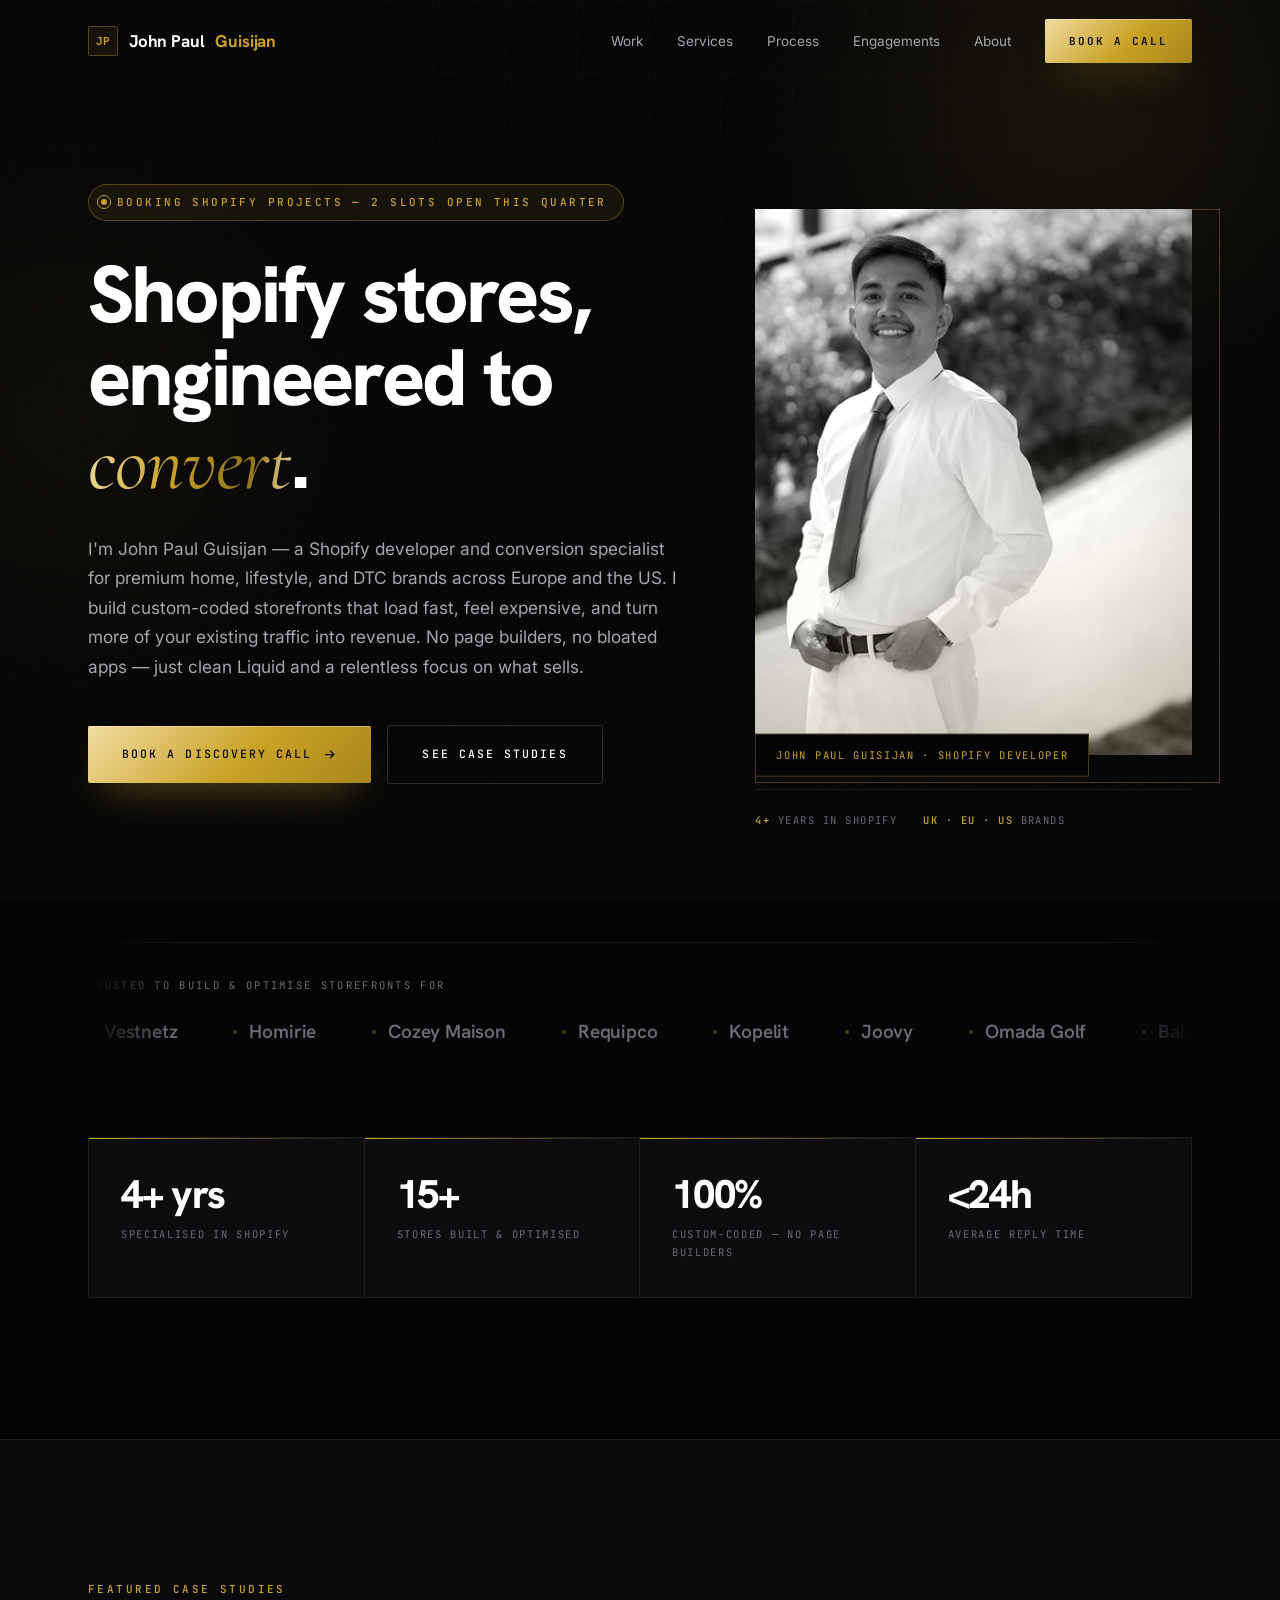
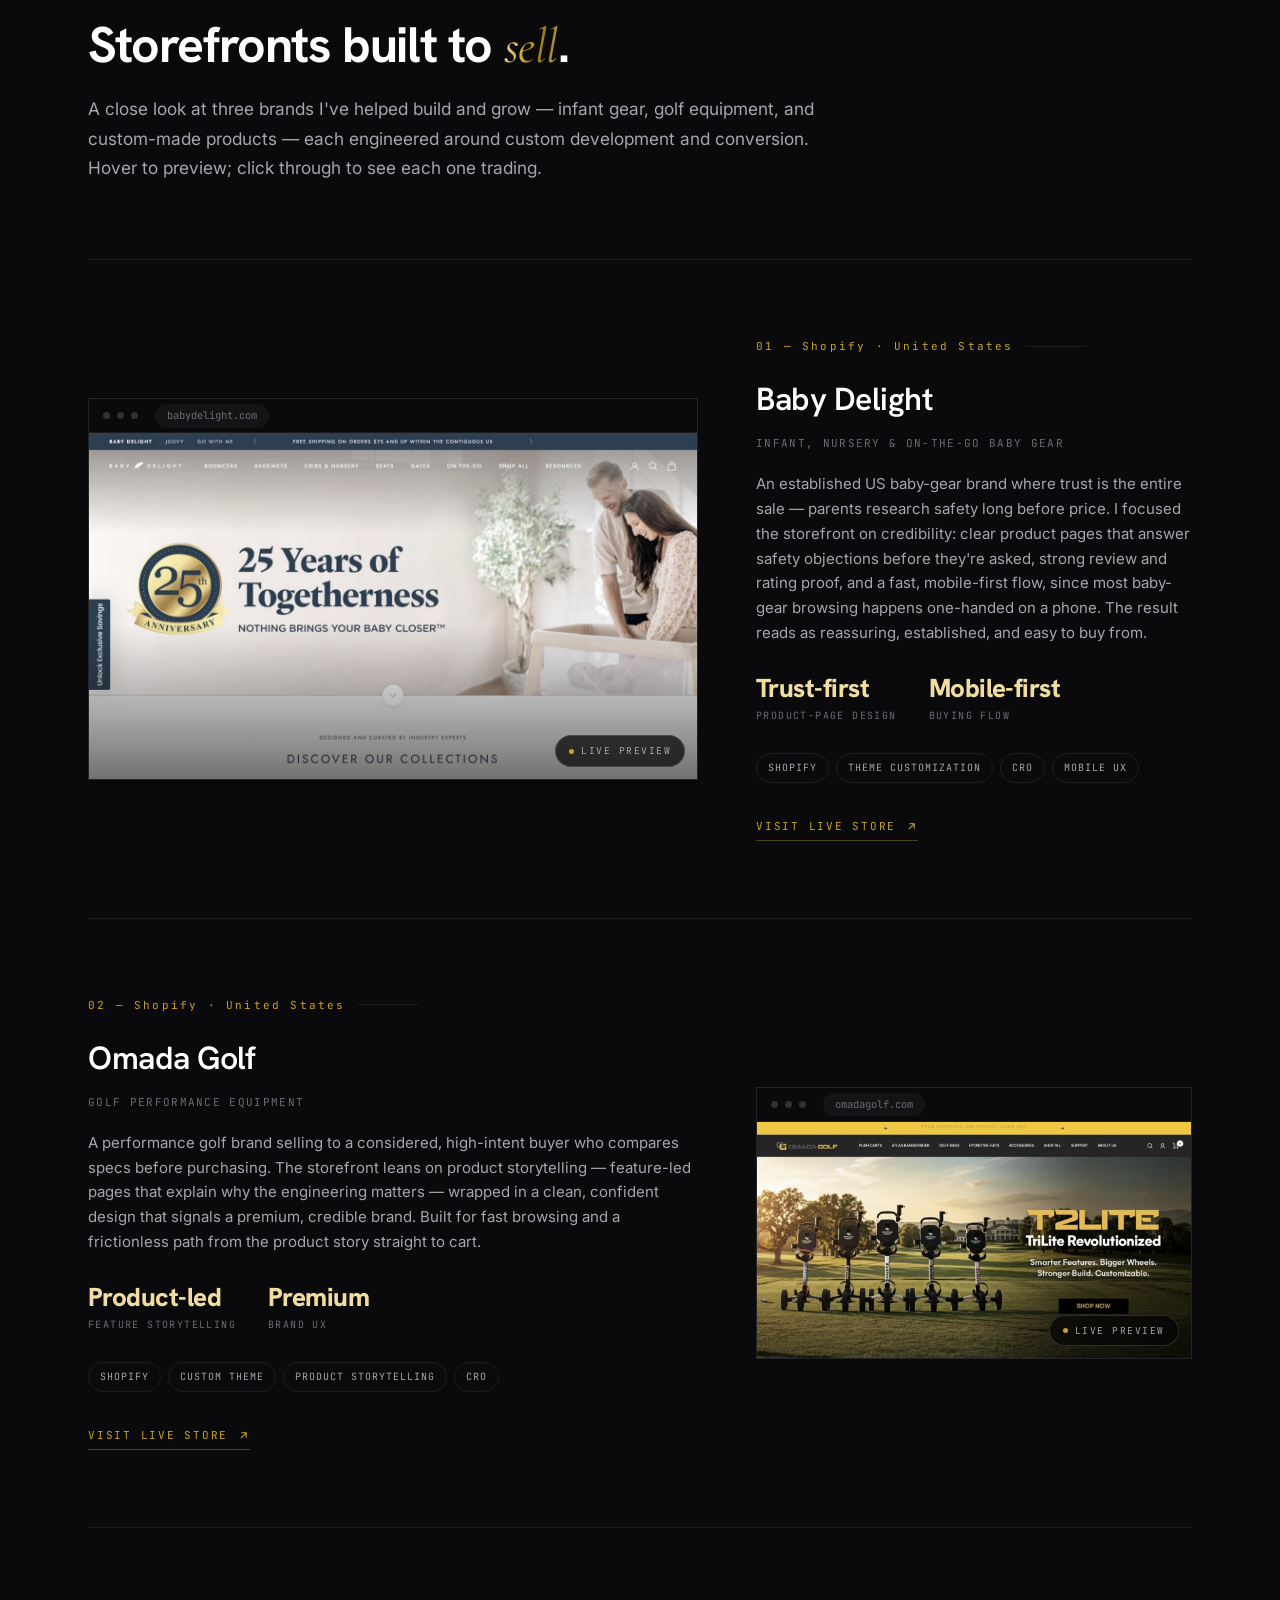
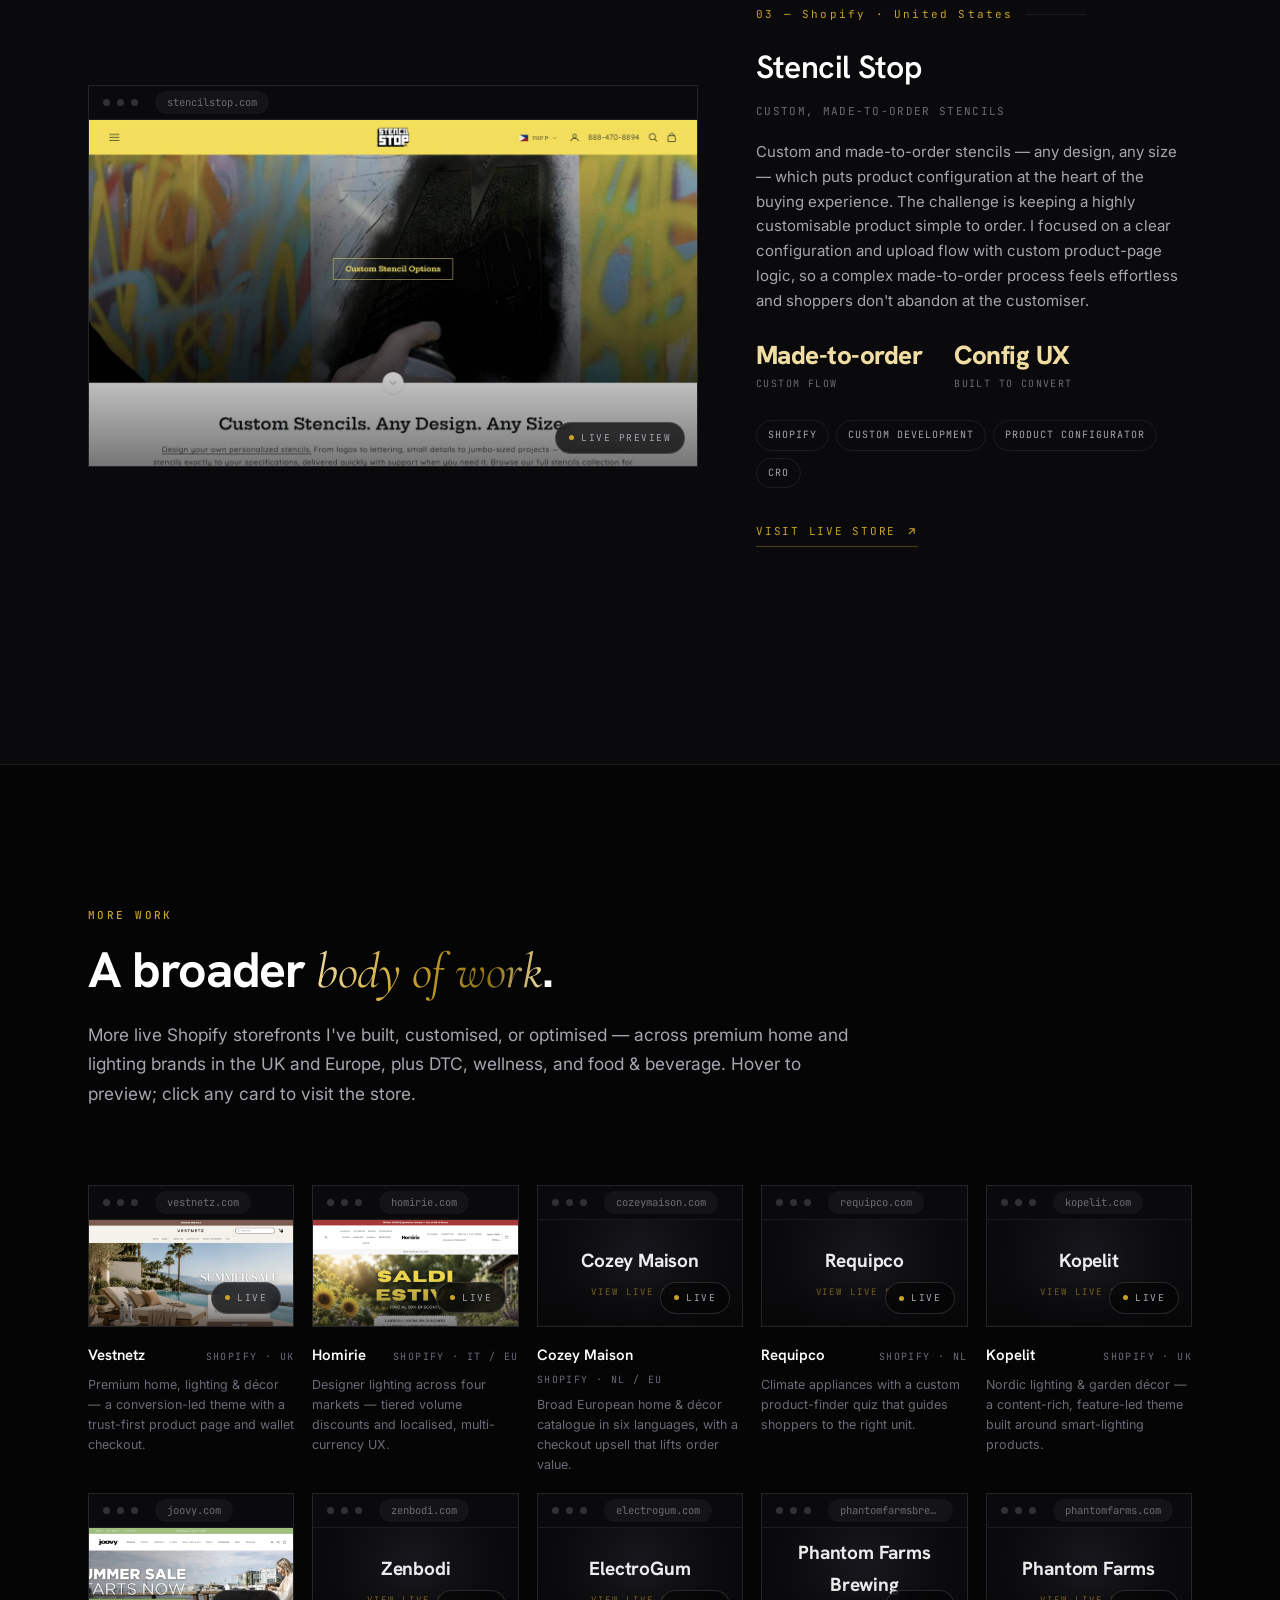
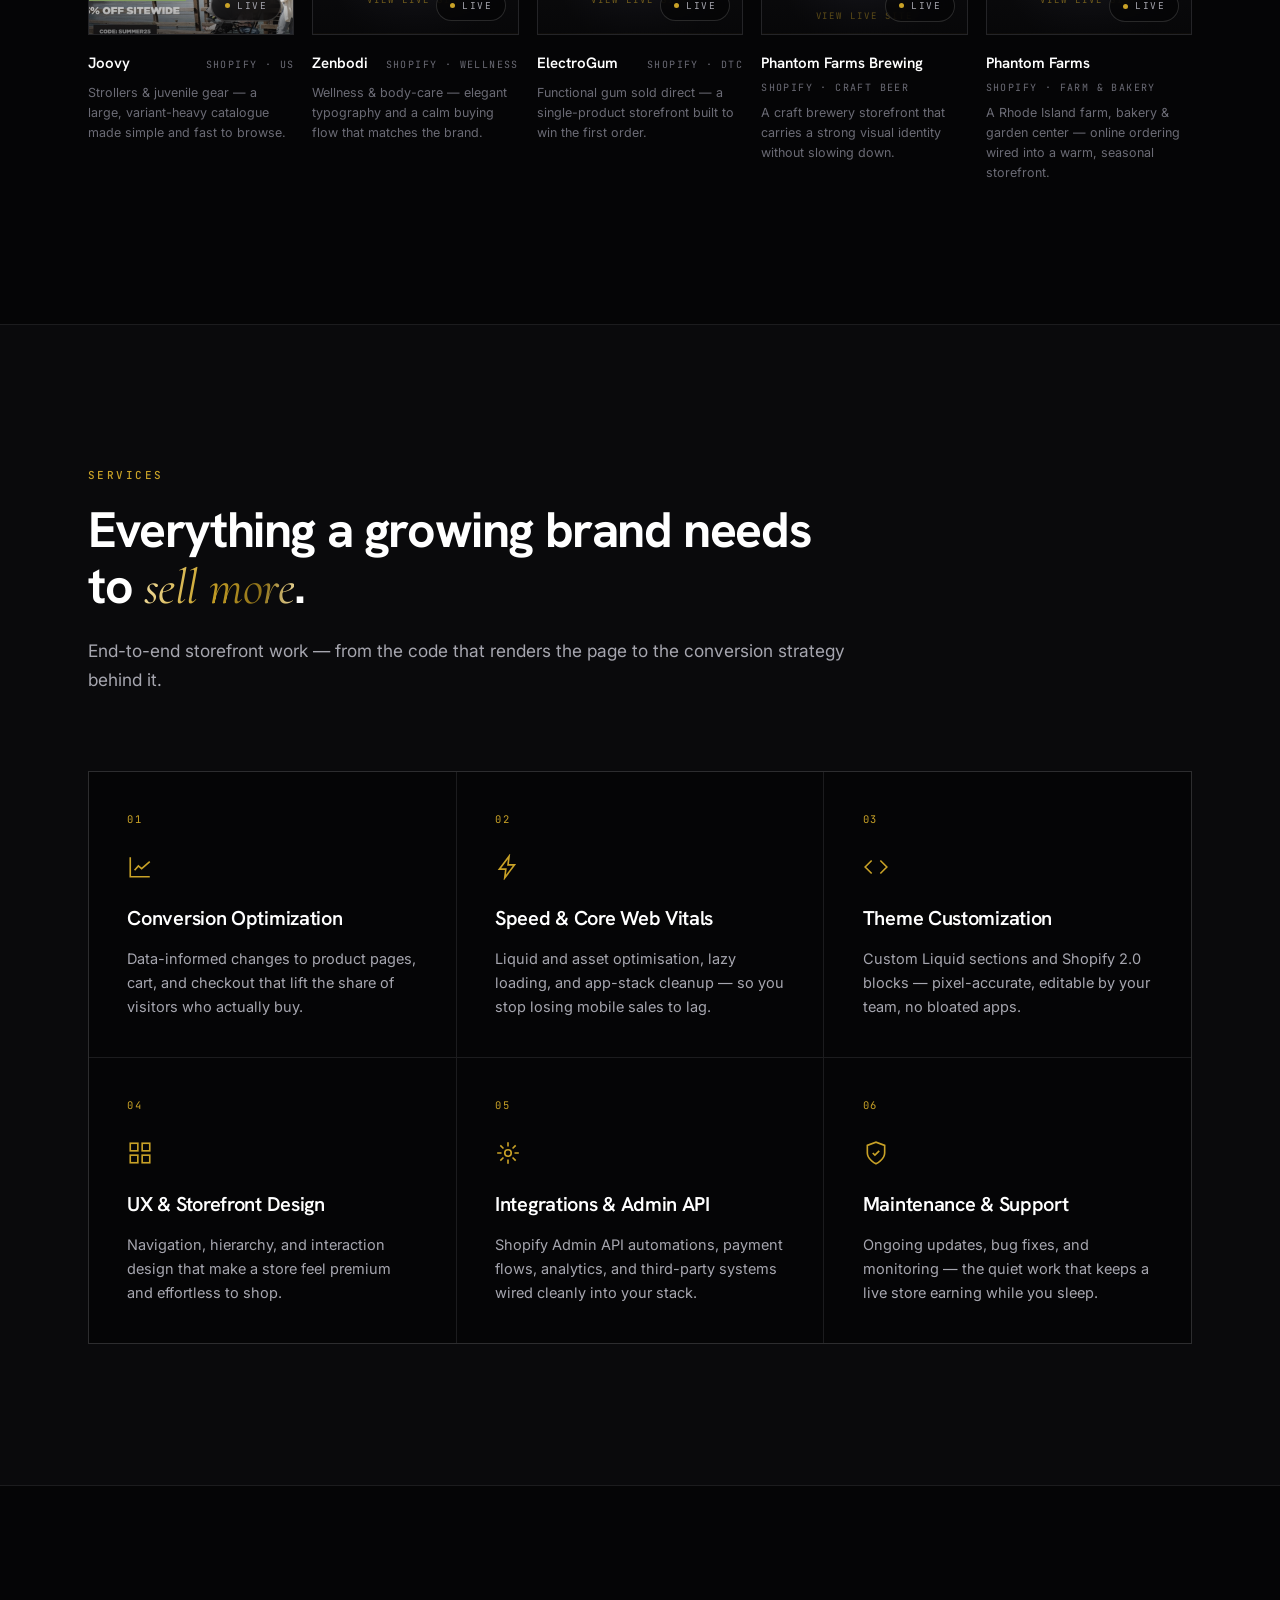
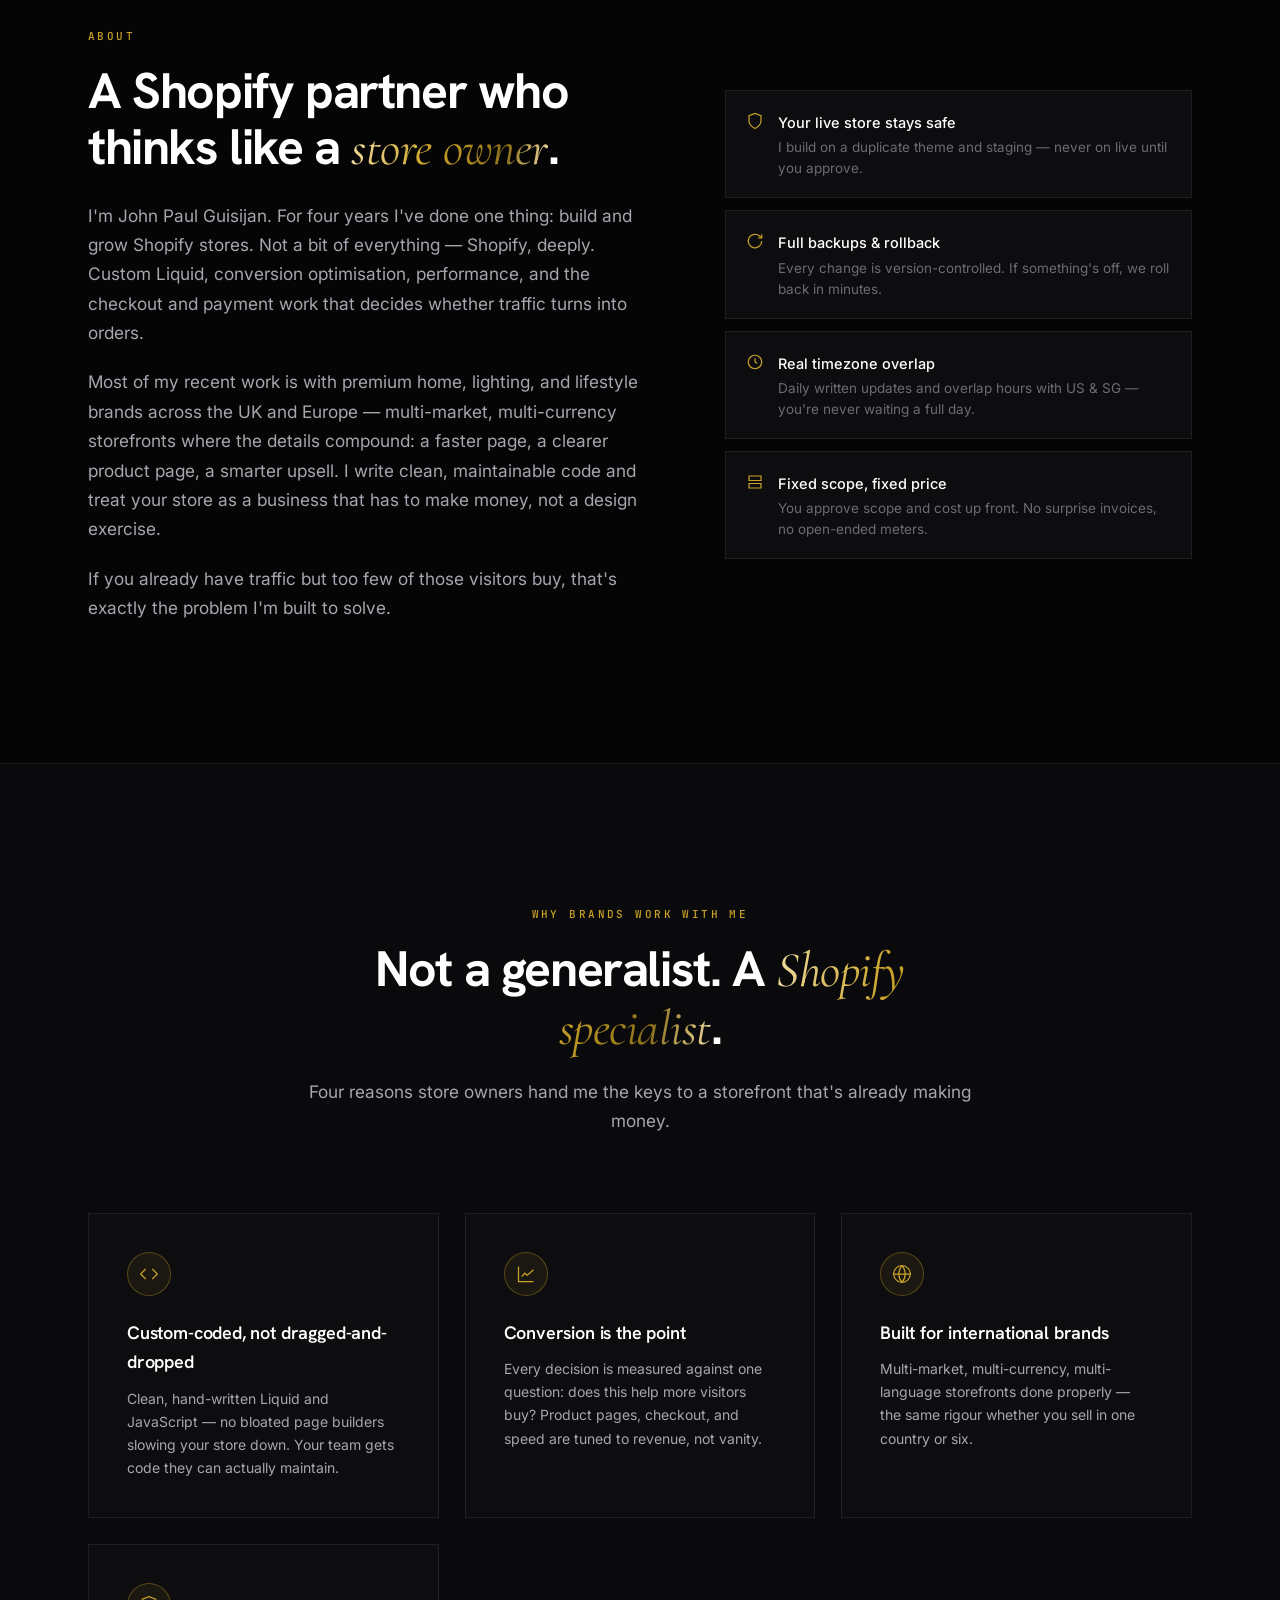
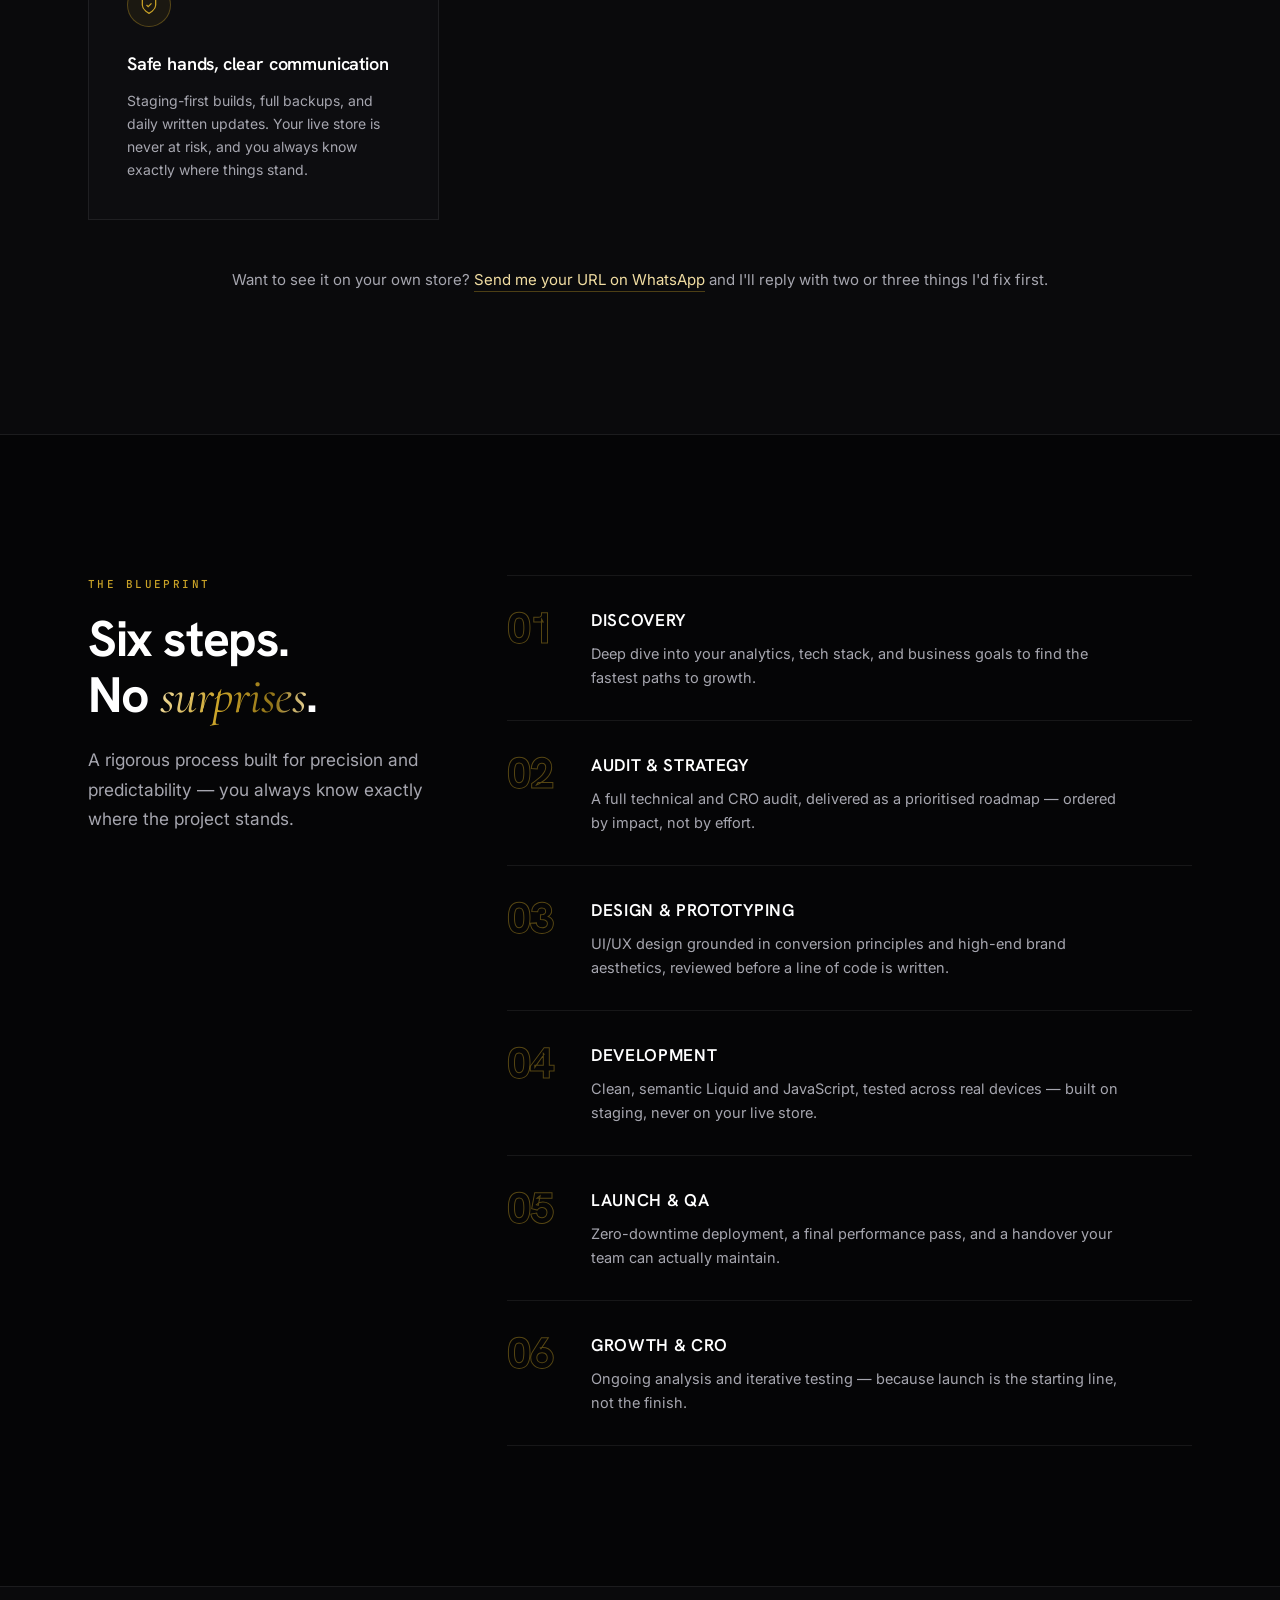
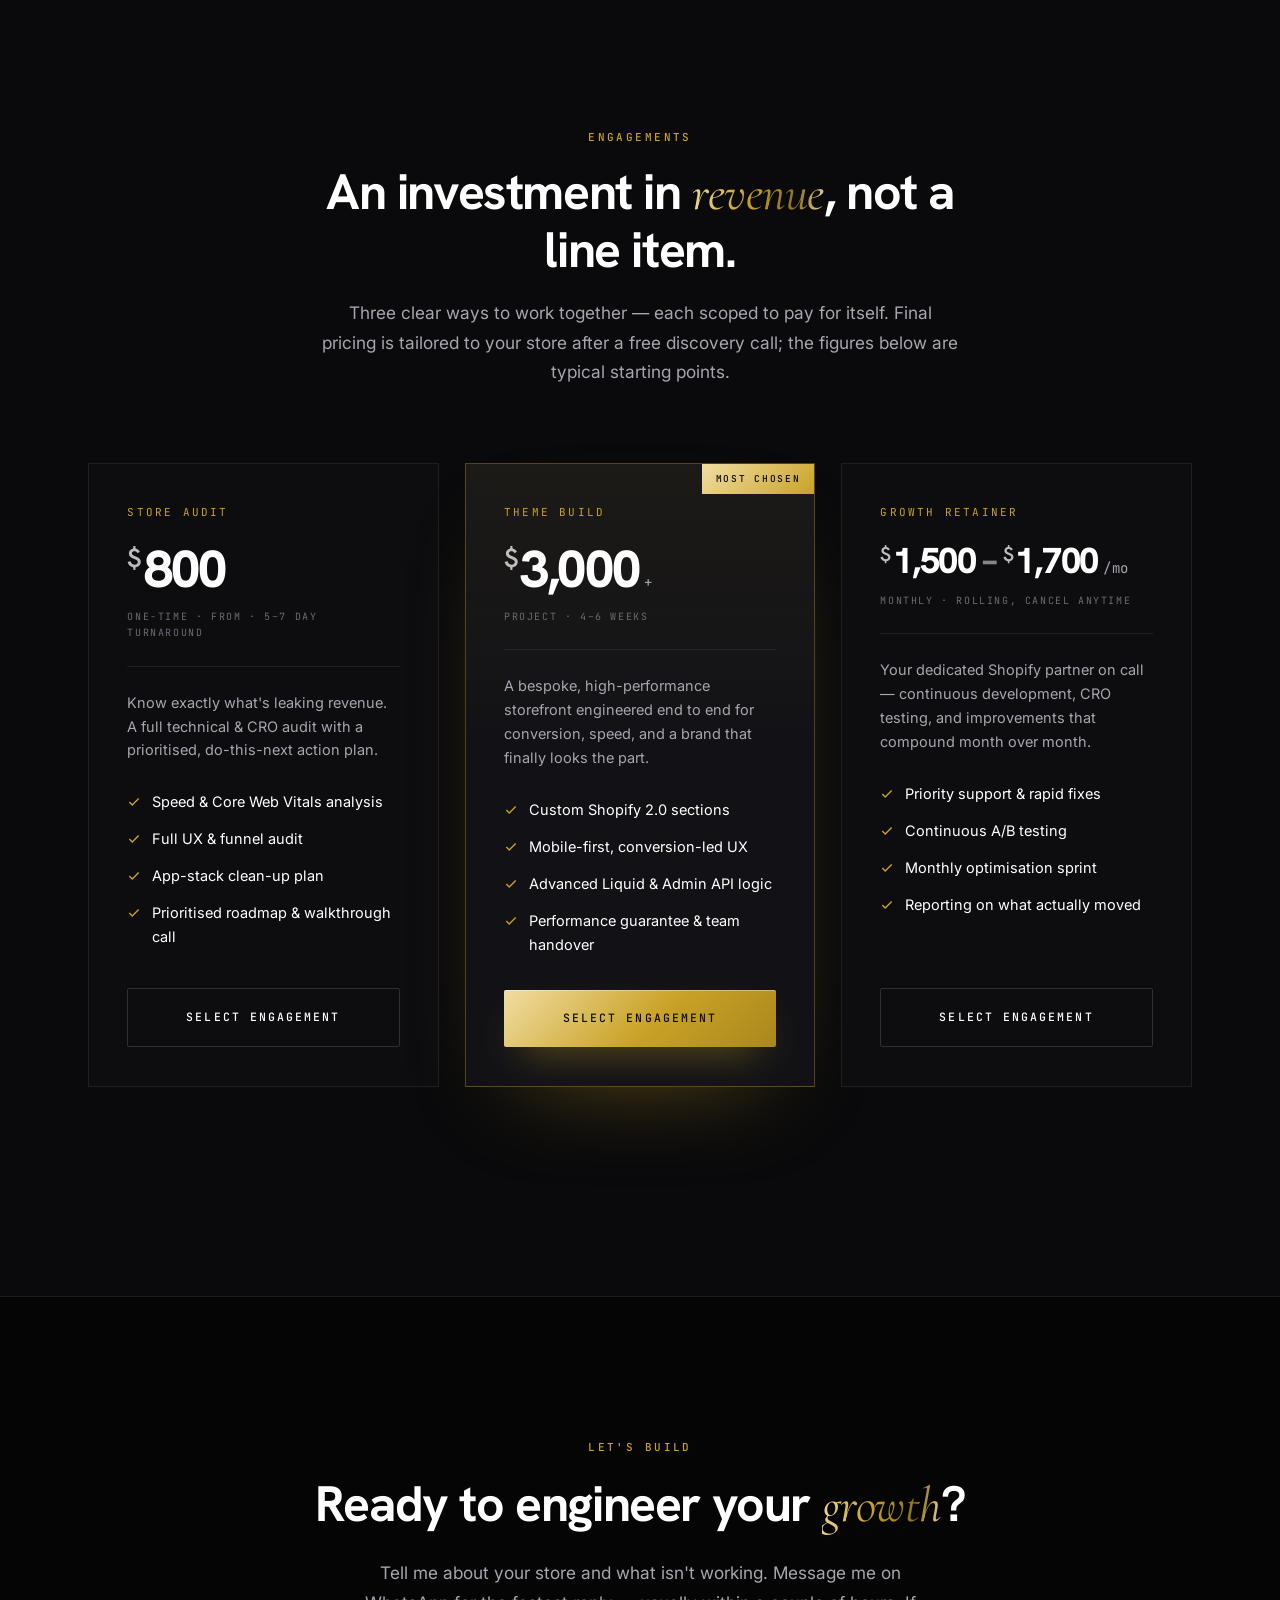
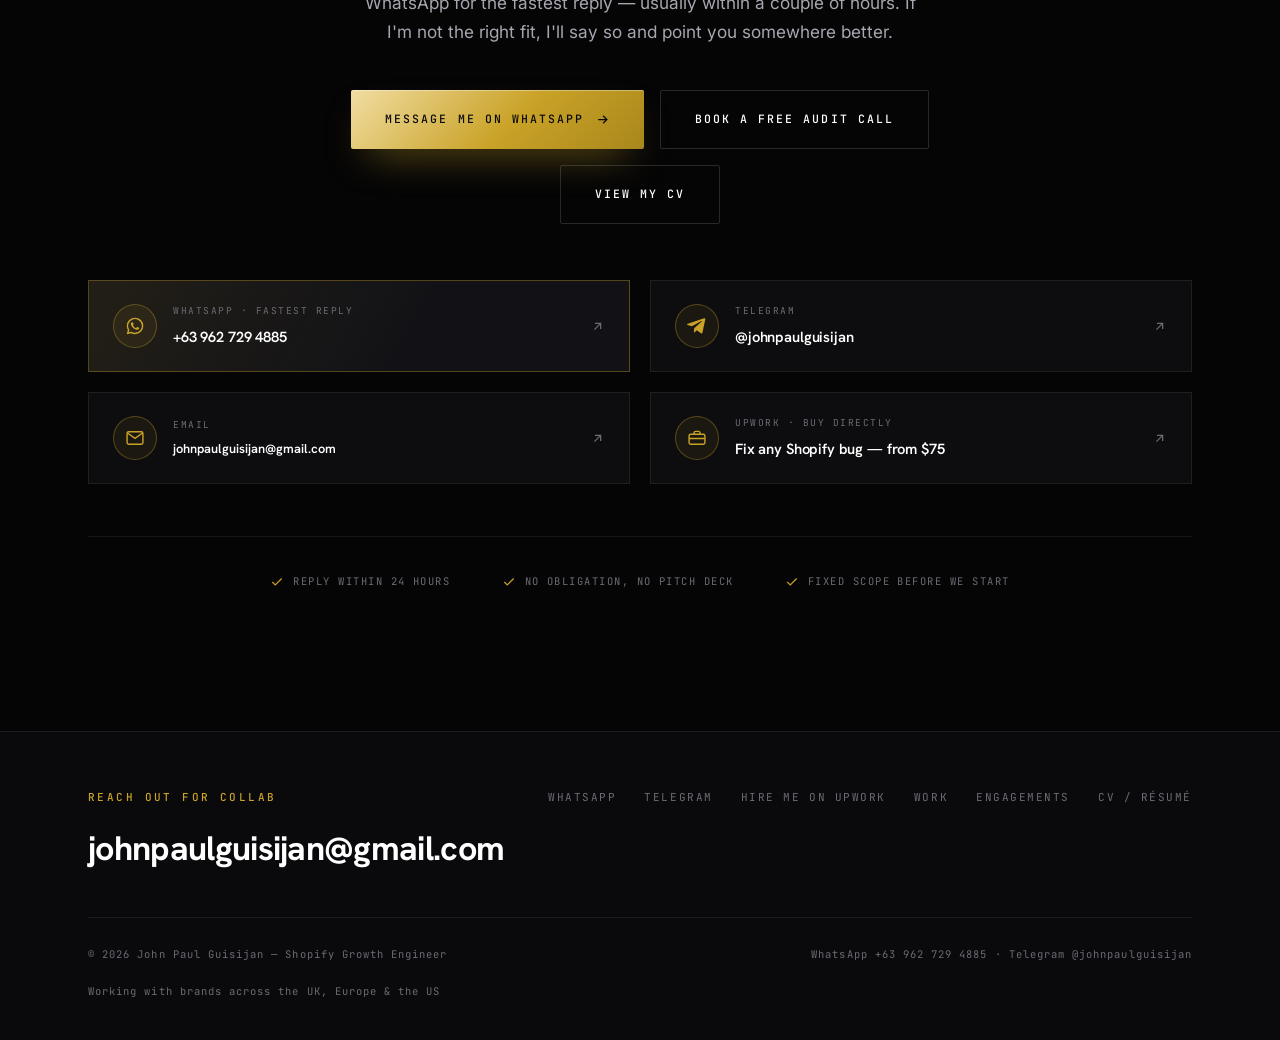
==== index.html @ 9f4eed89 "Add files via upload Add Upwork Project Catalog link to contact and footer" ====
<!DOCTYPE html>
<html lang="en">
<head>
<meta charset="utf-8">
<meta name="viewport" content="width=device-width, initial-scale=1, viewport-fit=cover">
<title>John Paul Guisijan — Shopify Growth Engineer</title>
<meta name="description" content="Shopify growth engineer building high-performance storefronts for premium brands in the US, Singapore, and beyond. Custom themes, CRO, speed, and integrations.">
<meta name="theme-color" content="#050506">

<meta property="og:type" content="website">
<meta property="og:title" content="John Paul Guisijan — Shopify Growth Engineer">
<meta property="og:description" content="High-performance Shopify storefronts for premium brands. Custom themes, CRO, speed, integrations.">
<meta property="og:image" content="johnpaul.jpg">

<link rel="preconnect" href="https://fonts.googleapis.com">
<link rel="preconnect" href="https://fonts.gstatic.com" crossorigin>
<link rel="preload" as="style" href="https://fonts.googleapis.com/css2?family=Hanken+Grotesk:wght@500;600;700;800&family=Inter:wght@400;500&family=Cormorant+Garamond:ital,wght@1,300;1,400&family=JetBrains+Mono:wght@400;500&display=swap">
<link rel="stylesheet" href="https://fonts.googleapis.com/css2?family=Hanken+Grotesk:wght@500;600;700;800&family=Inter:wght@400;500&family=Cormorant+Garamond:ital,wght@1,300;1,400&family=JetBrains+Mono:wght@400;500&display=swap" media="print" onload="this.media='all'">
<noscript><link rel="stylesheet" href="https://fonts.googleapis.com/css2?family=Hanken+Grotesk:wght@500;600;700;800&family=Inter:wght@400;500&family=Cormorant+Garamond:ital,wght@1,300;1,400&family=JetBrains+Mono:wght@400;500&display=swap"></noscript>

<!--
  ===========================================================================
  NOTES FOR JOHN PAUL
  ---------------------------------------------------------------------------
  1. VIDEO PREVIEWS — every project card plays a screen recording on hover if one
     exists. Drop .mp4 files at the repo ROOT using the same base name as the
     screenshot. Featured (3): babydelight, omadagolf, stencilstop.
     More work grid: vestnetz, homirie, cozeymaison, requipco, kopelit, joovy,
     zenbodi, electrogum, phantomfarms (brewing), phantomfarms-com (farm/bakery).
     If a video is missing, the screenshot stays — nothing breaks.
     See README.md for how to record and compress them.

  2. TESTIMONIALS — the fabricated quotes have been REMOVED. The "Why brands work
     with me" section sells on substance instead. When you have REAL client quotes
     (Upwork/Fiverr reviews, LinkedIn recommendations, emailed feedback with
     permission), a ready-to-fill template is commented inside that section — search
     for "REAL TESTIMONIALS GO HERE".

  3. METRICS — figures marked  data-edit="metric"  are illustrative placeholders.
     Swap in your real numbers before relying on them publicly.

  4. CV — search "CV SLOT" in the About section to drop in real credentials once
     your CV is finalised.
  ===========================================================================
-->

<style>
/* ============================ Reset & tokens ============================ */
*,*::before,*::after{box-sizing:border-box;margin:0;padding:0}
html{-webkit-text-size-adjust:100%;scroll-behavior:smooth}
img,svg,video{display:block;max-width:100%}
a{color:inherit;text-decoration:none}
button{font:inherit;color:inherit;background:none;border:none;cursor:pointer}
ul{list-style:none}

:root{
  --bg:#050506;
  --bg-2:#0A0A0C;
  --panel:#0D0D10;
  --panel-2:#121216;
  --line:rgba(255,255,255,.075);
  --line-2:rgba(255,255,255,.14);
  --gold:#C9A227;
  --gold-lt:#F1DDA2;
  --gold-dim:rgba(201,162,39,.35);
  --gold-ghost:rgba(201,162,39,.08);
  --ink:#FFFFFF;
  --ink-2:#A6A6AF;
  --ink-3:#6B6B75;

  --f-display:"Hanken Grotesk",-apple-system,BlinkMacSystemFont,"Segoe UI",sans-serif;
  --f-body:"Inter",-apple-system,BlinkMacSystemFont,"Segoe UI",sans-serif;
  --f-serif:"Cormorant Garamond",Georgia,serif;
  --f-mono:"JetBrains Mono",ui-monospace,Consolas,monospace;

  --maxw:1200px;
  --gutter:clamp(20px,5vw,48px);
  --section:clamp(88px,11vw,168px);
  --r:2px;
}

body{
  background:var(--bg);
  color:var(--ink);
  font-family:var(--f-body);
  font-size:16px;
  line-height:1.65;
  -webkit-font-smoothing:antialiased;
  overflow-x:hidden;
}
::selection{background:var(--gold);color:#050506}

/* ============================ Atmosphere ============================ */
.atmos{position:fixed;inset:0;pointer-events:none;z-index:0}
.atmos::before{
  content:"";position:absolute;inset:0;
  background-image:linear-gradient(rgba(201,162,39,.028) 1px,transparent 1px),
                   linear-gradient(90deg,rgba(201,162,39,.028) 1px,transparent 1px);
  background-size:72px 72px;
  mask-image:radial-gradient(ellipse 80% 60% at 50% 0%,#000 20%,transparent 75%);
  -webkit-mask-image:radial-gradient(ellipse 80% 60% at 50% 0%,#000 20%,transparent 75%);
}
.atmos::after{
  content:"";position:absolute;inset:0;opacity:.035;
  background-image:url("data:image/svg+xml;charset=utf-8,%3Csvg xmlns='http://www.w3.org/2000/svg' width='140' height='140'%3E%3Cfilter id='n'%3E%3CfeTurbulence type='fractalNoise' baseFrequency='.8' numOctaves='3'/%3E%3C/filter%3E%3Crect width='140' height='140' filter='url(%23n)'/%3E%3C/svg%3E");
}
.halo{position:fixed;width:60vw;height:60vw;max-width:760px;max-height:760px;border-radius:50%;
  background:radial-gradient(circle,rgba(201,162,39,.10),transparent 62%);
  filter:blur(60px);pointer-events:none;z-index:0}
.halo--a{top:-22vw;right:-14vw}
.halo--b{bottom:8vw;left:-24vw;background:radial-gradient(circle,rgba(201,162,39,.055),transparent 62%)}

/* ============================ Type ============================ */
.eyebrow{
  font-family:var(--f-mono);font-size:11px;font-weight:500;
  letter-spacing:.22em;text-transform:uppercase;color:var(--gold);
}
.display{
  font-family:var(--f-display);font-weight:800;
  font-size:clamp(40px,6.4vw,80px);line-height:1.04;letter-spacing:-.035em;
}
h2.sect{
  font-family:var(--f-display);font-weight:700;
  font-size:clamp(30px,3.9vw,50px);line-height:1.12;letter-spacing:-.028em;
}
h3{font-family:var(--f-display);font-weight:600;letter-spacing:-.015em}
.serif{font-family:var(--f-serif);font-style:italic;font-weight:400;letter-spacing:-.01em}
.gold-text{
  background:linear-gradient(100deg,var(--gold-lt) 0%,var(--gold) 42%,#8E7118 78%,var(--gold-lt) 100%);
  -webkit-background-clip:text;background-clip:text;color:transparent;
}
.lead{font-size:clamp(16px,1.35vw,19px);line-height:1.7;color:var(--ink-2)}

/* ============================ Layout ============================ */
.wrap{width:100%;max-width:var(--maxw);margin-inline:auto;padding-inline:var(--gutter)}
section{position:relative;z-index:1;padding-block:var(--section)}
.band{background:var(--bg-2);border-block:1px solid var(--line)}
.sect-head{max-width:760px;margin-bottom:clamp(48px,6vw,80px)}
.sect-head .eyebrow{display:block;margin-bottom:18px}
.sect-head p{margin-top:20px}

/* ============================ Buttons ============================ */
.btn{
  display:inline-flex;align-items:center;justify-content:center;gap:10px;
  font-family:var(--f-mono);font-size:11.5px;font-weight:500;
  letter-spacing:.18em;text-transform:uppercase;
  padding:19px 34px;border-radius:var(--r);position:relative;overflow:hidden;
  transition:transform .35s cubic-bezier(.2,.8,.2,1),box-shadow .35s,color .3s,border-color .3s,background .3s;
  white-space:nowrap;
}
.btn:active{transform:scale(.975)}
.btn--gold{
  background:linear-gradient(135deg,var(--gold-lt),var(--gold) 55%,#A9871C);
  color:#0A0A0B;
  box-shadow:0 1px 0 rgba(255,255,255,.35) inset,0 18px 40px -18px rgba(201,162,39,.65);
}
.btn--gold:hover{transform:translateY(-2px);box-shadow:0 1px 0 rgba(255,255,255,.45) inset,0 26px 56px -18px rgba(201,162,39,.85)}
.btn--gold::after{
  content:"";position:absolute;inset:0;transform:translateX(-120%) skewX(-18deg);
  background:linear-gradient(90deg,transparent,rgba(255,255,255,.55),transparent);
  transition:transform .8s cubic-bezier(.2,.8,.2,1);
}
.btn--gold:hover::after{transform:translateX(120%) skewX(-18deg)}
.btn--ghost{border:1px solid var(--line-2);color:var(--ink)}
.btn--ghost:hover{border-color:var(--gold);color:var(--gold-lt);background:var(--gold-ghost);transform:translateY(-2px)}
.btn--block{width:100%}
.btn .ico{width:15px;height:15px;transition:transform .35s}
.btn:hover .ico{transform:translateX(4px)}

/* ============================ Nav ============================ */
.nav{
  position:fixed;inset:0 0 auto;z-index:60;
  transition:background .4s,backdrop-filter .4s,border-color .4s;
  border-bottom:1px solid transparent;
}
.nav.is-stuck{
  background:rgba(5,5,6,.72);backdrop-filter:blur(18px) saturate(140%);
  -webkit-backdrop-filter:blur(18px) saturate(140%);
  border-bottom-color:var(--line);
}
.nav__in{display:flex;align-items:center;justify-content:space-between;height:82px;transition:height .4s}
.nav.is-stuck .nav__in{height:68px}
.logo{font-family:var(--f-display);font-weight:700;font-size:17px;letter-spacing:-.01em;display:flex;align-items:center;gap:11px}
.logo__mark{
  width:30px;height:30px;flex:none;display:grid;place-items:center;
  border:1px solid var(--gold-dim);border-radius:var(--r);
  font-family:var(--f-mono);font-size:11px;color:var(--gold);letter-spacing:0;
  background:var(--gold-ghost);
}
.nav__links{display:flex;align-items:center;gap:34px}
.nav__links a{font-size:13.5px;color:var(--ink-2);position:relative;padding-block:4px;transition:color .3s}
.nav__links a::after{
  content:"";position:absolute;left:0;bottom:0;height:1px;width:0;background:var(--gold);
  transition:width .35s cubic-bezier(.2,.8,.2,1);
}
.nav__links a:hover{color:var(--ink)}
.nav__links a:not(.nav__cta):hover::after{width:100%}
/* Must out-specify `.nav__links a`, which would otherwise grey out the label. */
.nav__links a.nav__cta,.nav__links a.nav__cta:hover{padding:13px 24px;font-size:11px;color:#0A0A0B;font-weight:600}
.burger{display:none;width:44px;height:44px;place-items:center;border:1px solid var(--line-2);border-radius:var(--r)}
.burger span{display:block;width:17px;height:1px;background:var(--ink);transition:transform .3s,opacity .3s}
.burger span+span{margin-top:5px}
.nav.is-open .burger span:nth-child(1){transform:translateY(3px) rotate(45deg)}
.nav.is-open .burger span:nth-child(2){opacity:0}
.nav.is-open .burger span:nth-child(3){transform:translateY(-3px) rotate(-45deg)}
.drawer{
  position:fixed;inset:0;z-index:55;background:rgba(5,5,6,.97);backdrop-filter:blur(20px);
  display:flex;flex-direction:column;justify-content:center;padding:0 var(--gutter);
  opacity:0;visibility:hidden;transition:opacity .4s,visibility .4s;
}
.drawer.is-open{opacity:1;visibility:visible}
.drawer a{
  font-family:var(--f-display);font-weight:600;font-size:30px;letter-spacing:-.02em;
  padding:16px 0;border-bottom:1px solid var(--line);
  transform:translateY(14px);opacity:0;transition:transform .5s,opacity .5s,color .3s;
}
.drawer.is-open a{transform:none;opacity:1}
.drawer a:hover{color:var(--gold)}
.drawer a:nth-child(1){transition-delay:.06s}
.drawer a:nth-child(2){transition-delay:.11s}
.drawer a:nth-child(3){transition-delay:.16s}
.drawer a:nth-child(4){transition-delay:.21s}
.drawer a:nth-child(5){transition-delay:.26s}
/* `.drawer a` would otherwise force the buttons to 30px text and strip their padding. */
.drawer a.btn{margin-top:28px;border-bottom:0;font-size:12px;padding:18px 28px;justify-content:center}
.drawer a.btn--gold{color:#0A0A0B;font-weight:600}
.drawer a.btn--ghost{border:1px solid var(--line-2)}

/* Scroll progress hairline */
.prog{position:fixed;top:0;left:0;height:2px;width:0;z-index:65;
  background:linear-gradient(90deg,#8E7118,var(--gold),var(--gold-lt));
  box-shadow:0 0 12px rgba(201,162,39,.5)}

/* ============================ Hero ============================ */
.hero{padding-top:calc(82px + clamp(56px,8vw,110px));padding-bottom:clamp(56px,7vw,96px);min-height:92svh;display:flex;align-items:center}
.pill{
  display:inline-flex;align-items:center;gap:10px;
  padding:8px 16px 8px 12px;border:1px solid var(--gold-dim);border-radius:100px;
  background:var(--gold-ghost);margin-bottom:32px;
}
.pill__dot{width:6px;height:6px;border-radius:50%;background:var(--gold);position:relative}
.pill__dot::after{content:"";position:absolute;inset:-4px;border-radius:50%;border:1px solid var(--gold);animation:ping 2.4s ease-out infinite}
@keyframes ping{0%{transform:scale(.6);opacity:.9}100%{transform:scale(1.9);opacity:0}}
.hero__grid{display:grid;grid-template-columns:1.15fr .85fr;gap:clamp(40px,6vw,80px);align-items:center}
.hero h1{max-width:15ch;margin-bottom:30px}
.hero .lead{max-width:54ch;margin-bottom:44px}
.hero__cta{display:flex;flex-wrap:wrap;gap:16px;align-items:center}
.hero__note{font-family:var(--f-mono);font-size:11px;letter-spacing:.14em;text-transform:uppercase;color:var(--ink-3);margin-top:26px;line-height:2}
.hero__note a{color:var(--gold-lt);border-bottom:1px solid var(--gold-dim);padding-bottom:2px;transition:border-color .3s}
.hero__note a:hover{border-bottom-color:var(--gold)}
.hero__portrait{display:flex;flex-direction:column;gap:34px}
.portrait__creds{display:flex;gap:26px;flex-wrap:wrap;padding-top:22px;border-top:1px solid var(--line)}
.portrait__creds span{font-family:var(--f-mono);font-size:10.5px;letter-spacing:.14em;text-transform:uppercase;color:var(--ink-3)}
.portrait__creds b{color:var(--gold);font-weight:500}

.marquee{margin-top:clamp(56px,7vw,88px);border-top:1px solid var(--line);padding-top:34px;overflow:hidden;
  mask-image:linear-gradient(90deg,transparent,#000 8%,#000 92%,transparent);
  -webkit-mask-image:linear-gradient(90deg,transparent,#000 8%,#000 92%,transparent)}
.marquee__label{font-family:var(--f-mono);font-size:10.5px;letter-spacing:.22em;text-transform:uppercase;color:var(--ink-3);margin-bottom:22px}
.marquee__track{display:flex;gap:56px;width:max-content;animation:slide 34s linear infinite}
.marquee:hover .marquee__track{animation-play-state:paused}
@keyframes slide{to{transform:translateX(-50%)}}
.marquee__item{
  font-family:var(--f-display);font-weight:600;font-size:clamp(15px,1.5vw,19px);
  color:var(--ink-3);letter-spacing:-.01em;white-space:nowrap;transition:color .3s;
  display:flex;align-items:center;gap:12px;
}
.marquee__item::before{content:"";width:4px;height:4px;border-radius:50%;background:var(--gold-dim);flex:none}
.marquee__item:hover{color:var(--ink)}

/* ============================ Stats ============================ */
.stats{display:grid;grid-template-columns:repeat(4,1fr);border:1px solid var(--line);background:var(--panel)}
.stat{padding:36px 32px;border-right:1px solid var(--line);position:relative;overflow:hidden}
.stat:last-child{border-right:0}
.stat::before{content:"";position:absolute;top:0;left:0;height:1px;width:0;background:linear-gradient(90deg,var(--gold),transparent);transition:width .9s cubic-bezier(.2,.8,.2,1)}
.stat.in::before{width:100%}
.stat__k{font-family:var(--f-display);font-weight:800;font-size:clamp(28px,3.2vw,40px);letter-spacing:-.03em;line-height:1;margin-bottom:12px}
.stat__l{font-family:var(--f-mono);font-size:10.5px;letter-spacing:.16em;text-transform:uppercase;color:var(--ink-3)}

/* ============================ About ============================ */
.about{display:grid;grid-template-columns:6fr 5fr;gap:clamp(40px,6vw,88px);align-items:center}
.portrait{position:relative}
.portrait__frame{position:absolute;inset:-14px;border:1px solid var(--gold-dim);transform:translate(14px,14px);transition:transform .6s cubic-bezier(.2,.8,.2,1);pointer-events:none}
.portrait:hover .portrait__frame{transform:translate(8px,8px)}
.portrait__img{aspect-ratio:4/5;overflow:hidden;background:var(--panel-2);position:relative}
.portrait__img img{width:100%;height:100%;object-fit:cover;filter:grayscale(1) contrast(1.06);transition:filter .8s,transform 1.2s cubic-bezier(.2,.8,.2,1)}
.portrait:hover .portrait__img img{filter:grayscale(0) contrast(1);transform:scale(1.035)}
.portrait__img::after{content:"";position:absolute;inset:0;background:linear-gradient(160deg,transparent 40%,rgba(201,162,39,.12));pointer-events:none}
.portrait__tag{
  position:absolute;left:0;bottom:0;transform:translateY(50%);
  background:var(--bg);border:1px solid var(--gold-dim);padding:12px 20px;
  font-family:var(--f-mono);font-size:10.5px;letter-spacing:.16em;text-transform:uppercase;color:var(--gold);
}
.assure{display:grid;gap:12px}
.assure li{display:flex;gap:14px;align-items:flex-start;padding:18px 20px;border:1px solid var(--line);background:var(--panel);transition:border-color .35s,background .35s}
.assure li:hover{border-color:var(--gold-dim);background:var(--panel-2)}
.assure .ico{color:var(--gold);flex:none;margin-top:3px}
.assure b{font-weight:500;font-size:14.5px}
.assure span{display:block;font-size:13.5px;color:var(--ink-3);margin-top:2px;line-height:1.55}

/* ============================ Services ============================ */
.grid-3{display:grid;grid-template-columns:repeat(3,1fr);gap:1px;background:var(--line);border:1px solid var(--line)}
.svc{background:var(--bg);padding:clamp(28px,3vw,42px);position:relative;overflow:hidden;transition:background .45s}
.svc::before{
  content:"";position:absolute;inset:0;opacity:0;transition:opacity .45s;pointer-events:none;
  background:radial-gradient(420px circle at var(--mx,50%) var(--my,50%),rgba(201,162,39,.10),transparent 62%);
}
.svc:hover::before{opacity:1}
.svc:hover{background:var(--panel)}
.svc__n{font-family:var(--f-mono);font-size:10.5px;color:var(--gold);letter-spacing:.16em;margin-bottom:26px;display:block}
.svc__ico{width:26px;height:26px;color:var(--gold);margin-bottom:22px;transition:transform .5s cubic-bezier(.2,.8,.2,1)}
.svc:hover .svc__ico{transform:translateY(-3px) scale(1.08)}
.svc h3{font-size:20px;margin-bottom:12px}
.svc p{font-size:14.5px;color:var(--ink-2)}

/* ============================ Work ============================ */
.case{display:grid;grid-template-columns:7fr 5fr;gap:clamp(32px,4.5vw,72px);align-items:center;
  padding-block:clamp(48px,6vw,80px);border-top:1px solid var(--line)}
.case:nth-of-type(even) .case__media{order:2}
.case:nth-of-type(even) .case__body{order:1}

.frame{
  position:relative;border:1px solid var(--line);background:var(--panel-2);
  overflow:hidden;aspect-ratio:16/10;
  transition:border-color .5s,box-shadow .6s,transform .6s cubic-bezier(.2,.8,.2,1);
}
.frame:hover{border-color:var(--gold-dim);box-shadow:0 40px 90px -50px rgba(201,162,39,.5);transform:translateY(-4px)}
.frame__bar{
  position:absolute;inset:0 0 auto;height:34px;z-index:3;display:flex;align-items:center;gap:7px;padding-inline:14px;
  background:rgba(10,10,12,.86);backdrop-filter:blur(6px);border-bottom:1px solid var(--line);
}
.frame__dot{width:7px;height:7px;border-radius:50%;background:rgba(255,255,255,.16);flex:none}
.frame__url{
  margin-left:10px;font-family:var(--f-mono);font-size:10.5px;color:var(--ink-3);
  background:rgba(255,255,255,.04);border-radius:100px;padding:3px 12px;
  white-space:nowrap;overflow:hidden;text-overflow:ellipsis;
}
.frame__stage{position:absolute;inset:34px 0 0;overflow:hidden;background:var(--panel-2)}
.frame__stage img,.frame__stage video{width:100%;height:100%;object-fit:cover;object-position:top center}
/* Sits under the screenshot; only visible while the screenshot is missing. */
.frame__ph{
  position:absolute;inset:0;display:flex;flex-direction:column;align-items:center;justify-content:center;gap:9px;
  background:radial-gradient(circle at 50% 35%,#17171d,#0a0a0c 70%);
  border-bottom:1px solid var(--gold-ghost);
}
.frame__ph span{font-family:var(--f-display);font-weight:700;font-size:clamp(15px,1.5vw,19px);letter-spacing:-.01em;color:#FFFFFF;opacity:.92;text-align:center;padding-inline:16px}
.frame__ph em{font-family:var(--f-mono);font-style:normal;font-size:9px;letter-spacing:.22em;text-transform:uppercase;color:var(--gold);opacity:.65}
.frame__stage img{position:relative;z-index:1}
.frame__stage video{z-index:2}
.tile__link{display:block;color:inherit}
.frame__stage img{transition:opacity .6s,transform 1.4s cubic-bezier(.2,.8,.2,1),filter .6s;filter:grayscale(.35) contrast(1.03)}
.frame:hover .frame__stage img{filter:grayscale(0);transform:scale(1.03)}
.frame__stage video{position:absolute;inset:0;opacity:0;transition:opacity .7s}
.frame.is-playing .frame__stage video{opacity:1}
.frame.is-playing .frame__stage img{opacity:0}
.frame__scrim{position:absolute;inset:34px 0 0;z-index:2;pointer-events:none;
  background:linear-gradient(180deg,transparent 55%,rgba(5,5,6,.55))}
.frame__badge{
  position:absolute;right:12px;bottom:12px;z-index:4;display:flex;align-items:center;gap:7px;
  padding:7px 13px;border-radius:100px;background:rgba(5,5,6,.72);backdrop-filter:blur(8px);
  border:1px solid var(--line-2);
  font-family:var(--f-mono);font-size:9.5px;letter-spacing:.16em;text-transform:uppercase;color:var(--ink-2);
  transition:border-color .4s,color .4s;
}
.frame__badge .pulse{width:5px;height:5px;border-radius:50%;background:var(--gold);animation:blink 1.8s ease-in-out infinite;flex:none}
@keyframes blink{50%{opacity:.25}}
.frame:hover .frame__badge{border-color:var(--gold-dim);color:var(--gold-lt)}

.case__idx{font-family:var(--f-mono);font-size:11px;letter-spacing:.2em;color:var(--gold);margin-bottom:18px;display:flex;align-items:center;gap:12px}
.case__idx::after{content:"";flex:1;height:1px;background:var(--line);max-width:60px}
.case h3{font-size:clamp(24px,2.6vw,32px);margin-bottom:8px}
.case__meta{font-family:var(--f-mono);font-size:11px;letter-spacing:.12em;text-transform:uppercase;color:var(--ink-3);margin-bottom:20px}
.case p{font-size:15px;color:var(--ink-2);margin-bottom:28px}
.kpis{display:flex;gap:32px;margin-bottom:28px;flex-wrap:wrap}
.kpi__k{font-family:var(--f-display);font-weight:800;font-size:26px;letter-spacing:-.02em;color:var(--gold-lt);line-height:1.1}
.kpi__l{font-family:var(--f-mono);font-size:10px;letter-spacing:.14em;text-transform:uppercase;color:var(--ink-3);margin-top:6px}
.stack{display:flex;flex-wrap:wrap;gap:7px;margin-bottom:28px}
.chip{font-family:var(--f-mono);font-size:10px;letter-spacing:.1em;text-transform:uppercase;color:var(--ink-2);
  border:1px solid var(--line);padding:6px 11px;border-radius:100px;transition:border-color .3s,color .3s}
.chip:hover{border-color:var(--gold-dim);color:var(--gold-lt)}
.link-gold{display:inline-flex;align-items:center;gap:9px;font-family:var(--f-mono);font-size:11px;
  letter-spacing:.16em;text-transform:uppercase;color:var(--gold);border-bottom:1px solid var(--gold-dim);
  padding-bottom:5px;transition:gap .3s,color .3s,border-color .3s}
.link-gold:hover{gap:14px;color:var(--gold-lt);border-color:var(--gold)}

/* ---- Roster carousel ---- */
.roster__head{display:flex;justify-content:space-between;align-items:flex-end;gap:32px;margin-bottom:clamp(40px,5vw,64px);flex-wrap:wrap}
.slider__nav{display:flex;align-items:center;gap:12px;flex:none}
.slider__count{font-family:var(--f-mono);font-size:11px;letter-spacing:.16em;color:var(--ink-3);margin-right:8px}
.slider__count b{color:var(--gold);font-weight:500}
.slider__btn{
  width:50px;height:50px;display:grid;place-items:center;border:1px solid var(--line-2);border-radius:50%;
  color:var(--ink);transition:border-color .3s,color .3s,background .3s,transform .3s,opacity .3s;
}
.slider__btn svg{width:18px;height:18px}
.slider__btn:hover{border-color:var(--gold);color:var(--gold-lt);background:var(--gold-ghost)}
.slider__btn:active{transform:scale(.94)}
.slider__btn[disabled]{opacity:.3;pointer-events:none}
.slider{position:relative}
.track{
  display:flex;gap:clamp(18px,2vw,26px);overflow-x:auto;scroll-snap-type:x mandatory;
  scroll-behavior:smooth;scrollbar-width:none;padding-bottom:4px;
}
.track::-webkit-scrollbar{display:none}
.track > .tile{flex:0 0 calc((100% - 2 * clamp(18px,2vw,26px)) / 3);scroll-snap-align:start;min-width:0}
.slider__rail{height:2px;background:var(--line);margin-top:34px;position:relative;overflow:hidden}
.slider__thumb{position:absolute;inset:0 auto 0 0;width:30%;background:linear-gradient(90deg,var(--gold),var(--gold-lt));
  transition:transform .35s cubic-bezier(.2,.8,.2,1)}

.grid-tiles{display:grid;grid-template-columns:repeat(3,1fr);gap:clamp(18px,2vw,26px)}
/* "More work" runs 5-across (2 rows of 5) on desktop; id-scoped so it always
   wins over the generic .grid-tiles breakpoints. Steps down 5 → 3 → 2 → 1. */
#more .grid-tiles{grid-template-columns:repeat(5,1fr);gap:clamp(14px,1.4vw,20px)}
#more .tile__meta{flex-wrap:wrap;gap:4px 10px}
#more .tile__name{font-size:15px}
#more .tile p{font-size:12.5px;margin-top:7px}
@media(max-width:1100px){#more .grid-tiles{grid-template-columns:repeat(3,1fr)}}
@media(max-width:760px){#more .grid-tiles{grid-template-columns:repeat(2,1fr)}}
@media(max-width:480px){#more .grid-tiles{grid-template-columns:repeat(1,1fr)}}
.tile .frame{aspect-ratio:16/11}
.tile__meta{display:flex;justify-content:space-between;align-items:baseline;gap:14px;margin-top:16px}
.tile__name{font-family:var(--f-display);font-weight:600;font-size:16px}
.tile__type{font-family:var(--f-mono);font-size:10px;letter-spacing:.14em;text-transform:uppercase;color:var(--ink-3);white-space:nowrap}
.tile p{font-size:13.5px;color:var(--ink-3);margin-top:8px;line-height:1.6}

/* ============================ Testimonials ============================ */
.grid-q{display:grid;grid-template-columns:repeat(3,1fr);gap:clamp(18px,2vw,26px)}
.quote{
  border:1px solid var(--line);background:var(--panel);padding:clamp(28px,3vw,40px);
  display:flex;flex-direction:column;
  transition:border-color .45s,transform .5s cubic-bezier(.2,.8,.2,1),background .45s;
}
.quote:hover{border-color:var(--gold-dim);transform:translateY(-4px);background:var(--panel-2)}
.quote__mark{font-family:var(--f-serif);font-size:70px;line-height:1;color:var(--gold);opacity:.28;margin-bottom:-10px}
.quote p{font-size:16px;line-height:1.72;color:var(--ink);margin-bottom:28px;flex:1}
.quote__who{display:flex;align-items:center;gap:14px;padding-top:22px;border-top:1px solid var(--line)}
.quote__av{width:38px;height:38px;border-radius:50%;flex:none;display:grid;place-items:center;
  border:1px solid var(--gold-dim);background:var(--gold-ghost);color:var(--gold);
  font-family:var(--f-mono);font-size:12px}
/* "Why me" pillar cards — reuse the quote grid, different content shape */
.pillar{border:1px solid var(--line);background:var(--panel);padding:clamp(28px,3vw,38px);
  transition:border-color .45s,transform .5s cubic-bezier(.2,.8,.2,1),background .45s}
.pillar:hover{border-color:var(--gold-dim);transform:translateY(-4px);background:var(--panel-2)}
.pillar__ico{width:44px;height:44px;display:grid;place-items:center;border:1px solid var(--gold-dim);
  border-radius:50%;background:var(--gold-ghost);color:var(--gold);margin-bottom:22px}
.pillar__ico svg{width:20px;height:20px}
.pillar h3{font-size:18px;margin-bottom:10px;letter-spacing:-.01em}
.pillar p{font-size:14px;color:var(--ink-2);line-height:1.65}
.quote__n{font-weight:500;font-size:14.5px;display:block}
.quote__r{font-family:var(--f-mono);font-size:10px;letter-spacing:.14em;text-transform:uppercase;color:var(--ink-3);margin-top:2px;display:block}

/* ============================ Process ============================ */
.process{display:grid;grid-template-columns:4fr 8fr;gap:clamp(40px,6vw,88px)}
.process__aside{position:sticky;top:120px;align-self:start}
.step{display:grid;grid-template-columns:auto 1fr;gap:clamp(20px,3vw,40px);padding-block:30px;
  border-top:1px solid var(--line);position:relative}
.step:last-child{border-bottom:1px solid var(--line)}
.step__n{font-family:var(--f-display);font-weight:800;font-size:clamp(30px,3.4vw,44px);letter-spacing:-.03em;
  color:transparent;-webkit-text-stroke:1px rgba(201,162,39,.42);line-height:1;
  transition:color .45s,-webkit-text-stroke-color .45s}
.step:hover .step__n{color:var(--gold);-webkit-text-stroke-color:transparent}
.step h3{font-size:17px;text-transform:uppercase;letter-spacing:.04em;margin-bottom:8px}
.step p{font-size:14.5px;color:var(--ink-2);max-width:60ch}
.step::before{content:"";position:absolute;left:0;top:-1px;height:1px;width:0;background:var(--gold);
  transition:width .6s cubic-bezier(.2,.8,.2,1)}
.step:hover::before{width:100%}

/* ============================ Pricing ============================ */
.grid-price{display:grid;grid-template-columns:repeat(3,1fr);gap:clamp(18px,2vw,26px);align-items:stretch}
.tier{
  border:1px solid var(--line);background:var(--panel);padding:clamp(30px,3vw,42px);
  display:flex;flex-direction:column;position:relative;
  transition:border-color .45s,transform .5s cubic-bezier(.2,.8,.2,1),background .45s;
}
.tier:hover{border-color:var(--gold-dim);transform:translateY(-5px);background:var(--panel-2)}
.tier--feature{
  border-color:var(--gold-dim);
  background:linear-gradient(180deg,rgba(201,162,39,.06),transparent 45%),var(--panel-2);
  box-shadow:0 40px 100px -60px rgba(201,162,39,.55);
}
.tier__flag{
  position:absolute;top:0;right:0;background:linear-gradient(135deg,var(--gold-lt),var(--gold));color:#0A0A0B;
  font-family:var(--f-mono);font-size:9.5px;font-weight:500;letter-spacing:.18em;text-transform:uppercase;padding:7px 14px;
}
.tier__name{font-family:var(--f-mono);font-size:11px;letter-spacing:.2em;text-transform:uppercase;color:var(--gold);margin-bottom:22px}
/* Prices are pure white for maximum contrast against the dark panel. */
.tier__price{
  font-family:var(--f-display);font-weight:800;color:#FFFFFF;
  font-size:clamp(38px,4.4vw,52px);letter-spacing:-.035em;line-height:1;
  display:flex;align-items:baseline;gap:3px;
}
.tier__price .cur{font-size:.5em;font-weight:600;color:#FFFFFF;opacity:.72;align-self:flex-start;margin-top:.1em}
.tier__price .per{font-family:var(--f-mono);font-size:14px;font-weight:400;letter-spacing:.04em;color:var(--ink-2);margin-left:2px}
/* Ranged price ("$1,500–$1,700/mo") needs a smaller size to hold one line. */
.tier__price--range{font-size:clamp(28px,3.1vw,36px);flex-wrap:wrap}
.tier__price--range .cur{font-size:.55em}
.tier__price .dash{color:#FFFFFF;opacity:.5;margin-inline:3px}
.tier__from{font-family:var(--f-mono);font-size:10px;letter-spacing:.16em;text-transform:uppercase;color:var(--ink-3);margin-top:14px}
.tier__desc{font-size:14.5px;color:var(--ink-2);margin:24px 0 28px;padding-top:24px;border-top:1px solid var(--line)}
.tier__list{display:grid;gap:13px;margin-bottom:34px;flex:1;align-content:start}
.tier__list li{display:flex;gap:11px;align-items:flex-start;font-size:14.5px;color:var(--ink)}
.tier__list .ico{color:var(--gold);flex:none;margin-top:5px}

.nudge{text-align:center;margin-top:44px;font-size:15px;color:var(--ink-2)}
.nudge a{color:var(--gold-lt);border-bottom:1px solid var(--gold-dim);padding-bottom:2px;transition:border-color .3s}
.nudge a:hover{border-bottom-color:var(--gold)}

/* ============================ CTA ============================ */
.cta{text-align:center;max-width:760px;margin-inline:auto}
.cta h2{margin-bottom:24px}
.cta .lead{margin-inline:auto;max-width:52ch;margin-bottom:44px}
.cta__row{display:flex;gap:16px;justify-content:center;flex-wrap:wrap}
.cta__facts{display:flex;gap:clamp(24px,4vw,56px);justify-content:center;flex-wrap:wrap;
  margin-top:52px;padding-top:36px;border-top:1px solid var(--line)}
.fact{font-family:var(--f-mono);font-size:10.5px;letter-spacing:.14em;text-transform:uppercase;color:var(--ink-3);
  display:flex;align-items:center;gap:9px}
.fact .ico{color:var(--gold);flex:none}

/* ============================ Contact channels ============================ */
.channels{display:grid;grid-template-columns:repeat(2,minmax(0,1fr));gap:clamp(14px,1.6vw,20px);margin-top:56px;text-align:left}
.chan{
  display:flex;align-items:center;gap:16px;padding:22px 24px;min-width:0;
  border:1px solid var(--line);background:var(--panel);position:relative;overflow:hidden;
  transition:border-color .4s,transform .5s cubic-bezier(.2,.8,.2,1),background .4s;
}
.chan__txt{min-width:0;flex:1}
.chan:hover{border-color:var(--gold-dim);transform:translateY(-3px);background:var(--panel-2)}
.chan--primary{border-color:var(--gold-dim);background:linear-gradient(120deg,rgba(201,162,39,.09),transparent 60%),var(--panel-2)}
.chan__ico{
  width:44px;height:44px;flex:none;display:grid;place-items:center;border-radius:50%;
  border:1px solid var(--gold-dim);background:var(--gold-ghost);color:var(--gold);
}
.chan__ico svg{width:20px;height:20px}
.chan__l{font-family:var(--f-mono);font-size:9.5px;letter-spacing:.16em;text-transform:uppercase;color:var(--ink-3);display:block;margin-bottom:6px;white-space:nowrap;overflow:hidden;text-overflow:ellipsis}
/* Contact details must never wrap mid-word — they scale down instead. */
.chan__v{font-family:var(--f-display);font-weight:600;font-size:clamp(14px,1.15vw,16px);color:#FFFFFF;letter-spacing:-.01em;display:block;white-space:nowrap}
.chan__v--mail{font-size:clamp(12.5px,1vw,14.5px);letter-spacing:0}
.chan__go{margin-left:auto;color:var(--ink-3);flex:none;transition:transform .35s,color .35s}
.chan:hover .chan__go{transform:translate(3px,-3px);color:var(--gold)}

/* Floating dock (desktop) */
.dock{
  position:fixed;right:22px;bottom:22px;z-index:70;display:flex;flex-direction:column;gap:10px;
  opacity:0;transform:translateY(14px);pointer-events:none;transition:opacity .5s,transform .5s;
}
.dock.is-on{opacity:1;transform:none;pointer-events:auto}
.dock__btn{
  width:52px;height:52px;border-radius:50%;display:grid;place-items:center;position:relative;
  background:rgba(13,13,16,.9);backdrop-filter:blur(10px);border:1px solid var(--line-2);color:var(--ink);
  box-shadow:0 14px 34px -14px rgba(0,0,0,.9);
  transition:transform .35s cubic-bezier(.2,.8,.2,1),border-color .35s,color .35s,background .35s;
}
.dock__btn:hover{transform:scale(1.07);border-color:var(--gold);color:var(--gold-lt)}
.dock__btn svg{width:22px;height:22px}
.dock__btn--wa{background:linear-gradient(135deg,var(--gold-lt),var(--gold) 60%,#A9871C);color:#0A0A0B;border-color:transparent;
  box-shadow:0 16px 40px -14px rgba(201,162,39,.7)}
.dock__btn--wa:hover{color:#0A0A0B}
.dock__btn::after{
  content:attr(data-tip);position:absolute;right:calc(100% + 12px);top:50%;transform:translateY(-50%) translateX(6px);
  background:rgba(5,5,6,.95);border:1px solid var(--line);color:var(--ink);
  font-family:var(--f-mono);font-size:10px;letter-spacing:.12em;text-transform:uppercase;
  padding:8px 12px;white-space:nowrap;opacity:0;pointer-events:none;transition:opacity .3s,transform .3s;
}
.dock__btn:hover::after{opacity:1;transform:translateY(-50%)}

/* Sticky mobile action bar */
.mobar{
  position:fixed;left:0;right:0;bottom:0;z-index:70;display:none;gap:10px;padding:12px 14px calc(12px + env(safe-area-inset-bottom));
  background:rgba(5,5,6,.9);backdrop-filter:blur(16px);border-top:1px solid var(--line);
  transform:translateY(110%);transition:transform .45s cubic-bezier(.2,.8,.2,1);
}
.mobar.is-on{transform:none}
.mobar .btn{flex:1;padding:16px 12px;font-size:10.5px;letter-spacing:.14em}

/* ============================ Footer ============================ */
.foot{border-top:1px solid var(--line);background:var(--bg-2);position:relative;z-index:1;padding-block:56px 40px}
.foot__top{display:flex;justify-content:space-between;align-items:flex-start;gap:40px;flex-wrap:wrap;
  padding-bottom:40px;border-bottom:1px solid var(--line)}
.foot__links{display:flex;gap:28px;flex-wrap:wrap}
.foot__links a{font-family:var(--f-mono);font-size:11px;letter-spacing:.14em;text-transform:uppercase;color:var(--ink-3);transition:color .3s}
.foot__links a:hover{color:var(--gold)}
.foot__bot{display:flex;justify-content:space-between;gap:20px;flex-wrap:wrap;padding-top:28px;
  font-family:var(--f-mono);font-size:10.5px;letter-spacing:.1em;color:var(--ink-3)}
.foot__mail{font-family:var(--f-display);font-weight:700;font-size:clamp(20px,3vw,34px);letter-spacing:-.02em;
  transition:color .3s;word-break:break-word}
.foot__mail:hover{color:var(--gold)}

/* ============================ Reveal ============================ */
.rv{opacity:0;transform:translateY(26px);
  transition:opacity .9s cubic-bezier(.2,.8,.2,1),transform .9s cubic-bezier(.2,.8,.2,1)}
.rv.in{opacity:1;transform:none}

/* ============================ Responsive ============================ */
@media (max-width:1024px){
  .channels{grid-template-columns:1fr}
  .track > .tile{flex-basis:calc((100% - clamp(18px,2vw,26px)) / 2)}
  .roster__head{align-items:flex-start}
  .hero__grid{grid-template-columns:1fr;gap:56px}
  .hero__portrait{max-width:380px;margin-inline:auto;width:100%}
  .hero h1,.hero .lead{max-width:none}
  .about,.process{grid-template-columns:1fr}
  .process__aside{position:static}
  .grid-3,.grid-tiles,.grid-q,.grid-price{grid-template-columns:repeat(2,1fr)}
  .case{grid-template-columns:1fr;gap:32px}
  .case:nth-of-type(even) .case__media{order:0}
  .case:nth-of-type(even) .case__body{order:0}
  .stats{grid-template-columns:repeat(2,1fr)}
  .stat:nth-child(2){border-right:0}
  .stat:nth-child(1),.stat:nth-child(2){border-bottom:1px solid var(--line)}
  .portrait{max-width:420px}
}
@media (max-width:760px){
  .nav__links{display:none}
  .burger{display:grid}
  .grid-3,.grid-tiles,.grid-q,.grid-price{grid-template-columns:1fr}
  .track > .tile{flex-basis:86%}
  .hero{min-height:auto;padding-top:calc(82px + 56px)}
  .hero__cta .btn{flex:1 1 100%}
  .tier--feature{order:-1}
  .foot__top{flex-direction:column}
  .frame__url{display:none}
  .kpis{gap:24px}
  /* The sticky action bar replaces the dock on touch, so leave room for it. */
  .dock{display:none}
  .mobar{display:flex}
  .foot{padding-bottom:104px}
}
@media (prefers-reduced-motion:reduce){
  html{scroll-behavior:auto}
  *,*::before,*::after{animation-duration:.001ms!important;animation-iteration-count:1!important;transition-duration:.001ms!important}
  .rv{opacity:1;transform:none}
}
</style>
</head>

<body>
<div class="prog" id="prog" aria-hidden="true"></div>
<div class="atmos" aria-hidden="true"></div>
<div class="halo halo--a" aria-hidden="true"></div>
<div class="halo halo--b" aria-hidden="true"></div>

<!-- ============================== NAV ============================== -->
<header class="nav" id="nav">
  <div class="wrap nav__in">
    <a href="#top" class="logo">
      <span class="logo__mark">JP</span>
      John Paul <span style="color:var(--gold)">Guisijan</span>
    </a>
    <nav class="nav__links">
      <a href="#work">Work</a>
      <a href="#services">Services</a>
      <a href="#process">Process</a>
      <a href="#pricing">Engagements</a>
      <a href="#about">About</a>
      <a href="#contact" class="btn btn--gold nav__cta">Book a Call</a>
    </nav>
    <button class="burger" id="burger" aria-label="Open menu" aria-expanded="false">
      <span></span><span></span><span></span>
    </button>
  </div>
</header>

<div class="drawer" id="drawer">
  <a href="#work">Work</a>
  <a href="#services">Services</a>
  <a href="#process">Process</a>
  <a href="#pricing">Engagements</a>
  <a href="#about">About</a>
  <a href="https://wa.me/639627294885" target="_blank" rel="noopener" class="btn btn--gold">WhatsApp me</a>
  <a href="#contact" class="btn btn--ghost" style="margin-top:12px;border-bottom:0;font-size:12px">Book a call</a>
</div>

<main id="top">

<!-- ============================== HERO ============================== -->
<section class="hero">
  <div class="wrap">
    <div class="hero__grid">
      <div class="hero__copy">
        <div class="pill rv">
          <span class="pill__dot"></span>
          <span class="eyebrow">Booking Shopify projects — 2 slots open this quarter</span>
        </div>

        <h1 class="display rv">
          Shopify stores, engineered to <span class="serif gold-text">convert</span>.
        </h1>

        <p class="lead rv">
          I'm John Paul Guisijan — a Shopify developer and conversion specialist for premium home, lifestyle,
          and DTC brands across Europe and the US. I build custom-coded storefronts that load fast, feel
          expensive, and turn more of your existing traffic into revenue. No page builders, no bloated apps —
          just clean Liquid and a relentless focus on what sells.
        </p>

        <div class="hero__cta rv">
          <a href="#contact" class="btn btn--gold">
            Book a discovery call
            <svg class="ico" viewBox="0 0 24 24" fill="none" stroke="currentColor" stroke-width="2"><path d="M5 12h14M13 6l6 6-6 6"/></svg>
          </a>
          <a href="#work" class="btn btn--ghost">See case studies</a>
        </div>

        <p class="hero__note rv">
          Prefer to chat? <a href="https://wa.me/639627294885" target="_blank" rel="noopener">WhatsApp +63 962 729 4885</a>
          · Telegram <a href="https://t.me/johnpaulguisijan" target="_blank" rel="noopener">@johnpaulguisijan</a>
        </p>
      </div>

      <!-- Face above the fold: the strongest trust signal a solo consultant has. -->
      <aside class="hero__portrait rv">
        <div class="portrait">
          <div class="portrait__frame"></div>
          <div class="portrait__img">
            <img src="johnpaul.jpg" alt="John Paul Guisijan, Shopify developer and conversion specialist" width="800" height="1000" fetchpriority="high" decoding="async">
          </div>
          <div class="portrait__tag">John Paul Guisijan · Shopify Developer</div>
        </div>
        <div class="portrait__creds">
          <span><b>4+</b> years in Shopify</span>
          <span><b>UK · EU · US</b> brands</span>
        </div>
      </aside>
    </div>

    <div class="marquee rv">
      <div class="marquee__label">Trusted to build &amp; optimise storefronts for</div>
      <div class="marquee__track" id="marqueeTrack">
        <span class="marquee__item">Vestnetz</span>
        <span class="marquee__item">Homirie</span>
        <span class="marquee__item">Cozey Maison</span>
        <span class="marquee__item">Requipco</span>
        <span class="marquee__item">Kopelit</span>
        <span class="marquee__item">Joovy</span>
        <span class="marquee__item">Omada Golf</span>
        <span class="marquee__item">Baby Delight</span>
        <span class="marquee__item">Zenbodi</span>
        <span class="marquee__item">Stencil Stop</span>
        <span class="marquee__item">ElectroGum</span>
        <span class="marquee__item">Phantom Farms Brewing</span>
      </div>
    </div>
  </div>
</section>

<!-- ============================== STATS ============================== -->
<section style="padding-top:0">
  <div class="wrap">
    <div class="stats rv" id="stats">
      <div class="stat">
        <div class="stat__k"><span class="counter" data-to="4">0</span>+ yrs</div>
        <div class="stat__l">Specialised in Shopify</div>
      </div>
      <div class="stat">
        <div class="stat__k"><span class="counter" data-to="15">0</span>+</div>
        <div class="stat__l">Stores built &amp; optimised</div>
      </div>
      <div class="stat">
        <div class="stat__k"><span class="counter" data-to="100">0</span>%</div>
        <div class="stat__l">Custom-coded — no page builders</div>
      </div>
      <div class="stat">
        <div class="stat__k">&lt;<span class="counter" data-to="24">0</span>h</div>
        <div class="stat__l">Average reply time</div>
      </div>
    </div>
  </div>
</section>

<!-- ============================== WORK ============================== -->
<section id="work" class="band">
  <div class="wrap">
    <div class="sect-head rv">
      <span class="eyebrow">Featured case studies</span>
      <h2 class="sect">Storefronts built to <span class="serif gold-text">sell</span>.</h2>
      <p class="lead">A close look at three brands I've helped build and grow — infant gear, golf equipment, and
        custom-made products — each engineered around custom development and conversion. Hover to preview; click
        through to see each one trading.</p>
    </div>

    <!-- Case 1 — Baby Delight -->
    <article class="case rv">
      <div class="case__media">
        <div class="frame" data-video="babydelight.mp4">
          <div class="frame__bar">
            <span class="frame__dot"></span><span class="frame__dot"></span><span class="frame__dot"></span>
            <span class="frame__url">babydelight.com</span>
          </div>
          <div class="frame__stage">
            <div class="frame__ph"><span>Baby Delight</span><em>View live site</em></div>
            <img src="babydelight.jpg" alt="Baby Delight Shopify storefront" loading="lazy" decoding="async" onerror="if(this.src.endsWith(String.fromCharCode(46)+'jpg')){this.src=this.src.slice(0,-3)+'png'}else{this.remove()}">
          </div>
          <div class="frame__scrim"></div>
          <div class="frame__badge"><span class="pulse"></span> Live preview</div>
        </div>
      </div>
      <div class="case__body">
        <div class="case__idx">01 — Shopify · United States</div>
        <h3>Baby Delight</h3>
        <div class="case__meta">Infant, nursery &amp; on-the-go baby gear</div>
        <p>An established US baby-gear brand where trust is the entire sale — parents research safety long before
          price. I focused the storefront on credibility: clear product pages that answer safety objections before
          they're asked, strong review and rating proof, and a fast, mobile-first flow, since most baby-gear
          browsing happens one-handed on a phone. The result reads as reassuring, established, and easy to buy from.</p>
        <div class="kpis">
          <div class="kpi"><div class="kpi__k" data-edit="metric">Trust-first</div><div class="kpi__l">Product-page design</div></div>
          <div class="kpi"><div class="kpi__k" data-edit="metric">Mobile-first</div><div class="kpi__l">Buying flow</div></div>
        </div>
        <div class="stack">
          <span class="chip">Shopify</span><span class="chip">Theme customization</span>
          <span class="chip">CRO</span><span class="chip">Mobile UX</span>
        </div>
        <a href="https://www.babydelight.com/" target="_blank" rel="noopener" class="link-gold">
          Visit live store
          <svg width="13" height="13" viewBox="0 0 24 24" fill="none" stroke="currentColor" stroke-width="2"><path d="M7 17 17 7M8 7h9v9"/></svg>
        </a>
      </div>
    </article>

    <!-- Case 2 — Omada Golf -->
    <article class="case rv">
      <div class="case__media">
        <div class="frame" data-video="omadagolf.mp4">
          <div class="frame__bar">
            <span class="frame__dot"></span><span class="frame__dot"></span><span class="frame__dot"></span>
            <span class="frame__url">omadagolf.com</span>
          </div>
          <div class="frame__stage">
            <div class="frame__ph"><span>Omada Golf</span><em>View live site</em></div>
            <img src="omadagolf.jpg" alt="Omada Golf Shopify storefront" loading="lazy" decoding="async" onerror="if(this.src.endsWith(String.fromCharCode(46)+'jpg')){this.src=this.src.slice(0,-3)+'png'}else{this.remove()}">
          </div>
          <div class="frame__scrim"></div>
          <div class="frame__badge"><span class="pulse"></span> Live preview</div>
        </div>
      </div>
      <div class="case__body">
        <div class="case__idx">02 — Shopify · United States</div>
        <h3>Omada Golf</h3>
        <div class="case__meta">Golf performance equipment</div>
        <p>A performance golf brand selling to a considered, high-intent buyer who compares specs before purchasing.
          The storefront leans on product storytelling — feature-led pages that explain why the engineering matters —
          wrapped in a clean, confident design that signals a premium, credible brand. Built for fast browsing and a
          frictionless path from the product story straight to cart.</p>
        <div class="kpis">
          <div class="kpi"><div class="kpi__k" data-edit="metric">Product-led</div><div class="kpi__l">Feature storytelling</div></div>
          <div class="kpi"><div class="kpi__k" data-edit="metric">Premium</div><div class="kpi__l">Brand UX</div></div>
        </div>
        <div class="stack">
          <span class="chip">Shopify</span><span class="chip">Custom theme</span>
          <span class="chip">Product storytelling</span><span class="chip">CRO</span>
        </div>
        <a href="https://www.omadagolf.com/" target="_blank" rel="noopener" class="link-gold">
          Visit live store
          <svg width="13" height="13" viewBox="0 0 24 24" fill="none" stroke="currentColor" stroke-width="2"><path d="M7 17 17 7M8 7h9v9"/></svg>
        </a>
      </div>
    </article>

    <!-- Case 3 — Stencil Stop -->
    <article class="case rv">
      <div class="case__media">
        <div class="frame" data-video="stencilstop.mp4">
          <div class="frame__bar">
            <span class="frame__dot"></span><span class="frame__dot"></span><span class="frame__dot"></span>
            <span class="frame__url">stencilstop.com</span>
          </div>
          <div class="frame__stage">
            <div class="frame__ph"><span>Stencil Stop</span><em>View live site</em></div>
            <img src="stencilstop.jpg" alt="Stencil Stop Shopify storefront" loading="lazy" decoding="async" onerror="if(this.src.endsWith(String.fromCharCode(46)+'jpg')){this.src=this.src.slice(0,-3)+'png'}else{this.remove()}">
          </div>
          <div class="frame__scrim"></div>
          <div class="frame__badge"><span class="pulse"></span> Live preview</div>
        </div>
      </div>
      <div class="case__body">
        <div class="case__idx">03 — Shopify · United States</div>
        <h3>Stencil Stop</h3>
        <div class="case__meta">Custom, made-to-order stencils</div>
        <p>Custom and made-to-order stencils — any design, any size — which puts product configuration at the heart
          of the buying experience. The challenge is keeping a highly customisable product simple to order. I focused
          on a clear configuration and upload flow with custom product-page logic, so a complex made-to-order process
          feels effortless and shoppers don't abandon at the customiser.</p>
        <div class="kpis">
          <div class="kpi"><div class="kpi__k" data-edit="metric">Made-to-order</div><div class="kpi__l">Custom flow</div></div>
          <div class="kpi"><div class="kpi__k" data-edit="metric">Config UX</div><div class="kpi__l">Built to convert</div></div>
        </div>
        <div class="stack">
          <span class="chip">Shopify</span><span class="chip">Custom development</span>
          <span class="chip">Product configurator</span><span class="chip">CRO</span>
        </div>
        <a href="https://stencilstop.com/" target="_blank" rel="noopener" class="link-gold">
          Visit live store
          <svg width="13" height="13" viewBox="0 0 24 24" fill="none" stroke="currentColor" stroke-width="2"><path d="M7 17 17 7M8 7h9v9"/></svg>
        </a>
      </div>
    </article>
  </div>
</section>

<!-- ============================== MORE WORK ============================== -->
<section id="more">
  <div class="wrap">
    <div class="sect-head rv">
      <span class="eyebrow">More work</span>
      <h2 class="sect">A broader <span class="serif gold-text">body of work</span>.</h2>
      <p class="lead">More live Shopify storefronts I've built, customised, or optimised — across premium home and
        lighting brands in the UK and Europe, plus DTC, wellness, and food &amp; beverage. Hover to preview; click any
        card to visit the store.</p>
    </div>

    <div class="grid-tiles">

      <article class="tile rv">
        <a class="tile__link" href="https://vestnetz.com/" target="_blank" rel="noopener">
          <div class="frame" data-video="vestnetz.mp4">
            <div class="frame__bar"><span class="frame__dot"></span><span class="frame__dot"></span><span class="frame__dot"></span><span class="frame__url">vestnetz.com</span></div>
            <div class="frame__stage">
              <div class="frame__ph"><span>Vestnetz</span><em>View live site</em></div>
              <img src="vestnetz.jpg" alt="Vestnetz storefront" loading="lazy" decoding="async" onerror="if(this.src.endsWith(String.fromCharCode(46)+'jpg')){this.src=this.src.slice(0,-3)+'png'}else{this.remove()}">
            </div>
            <div class="frame__scrim"></div>
            <div class="frame__badge"><span class="pulse"></span> Live</div>
          </div>
          <div class="tile__meta"><span class="tile__name">Vestnetz</span><span class="tile__type">Shopify · UK</span></div>
          <p>Premium home, lighting &amp; décor — a conversion-led theme with a trust-first product page and wallet checkout.</p>
        </a>
      </article>

      <article class="tile rv">
        <a class="tile__link" href="https://homirie.com/" target="_blank" rel="noopener">
          <div class="frame" data-video="homirie.mp4">
            <div class="frame__bar"><span class="frame__dot"></span><span class="frame__dot"></span><span class="frame__dot"></span><span class="frame__url">homirie.com</span></div>
            <div class="frame__stage">
              <div class="frame__ph"><span>Homirie</span><em>View live site</em></div>
              <img src="homirie.jpg" alt="Homirie storefront" loading="lazy" decoding="async" onerror="if(this.src.endsWith(String.fromCharCode(46)+'jpg')){this.src=this.src.slice(0,-3)+'png'}else{this.remove()}">
            </div>
            <div class="frame__scrim"></div>
            <div class="frame__badge"><span class="pulse"></span> Live</div>
          </div>
          <div class="tile__meta"><span class="tile__name">Homirie</span><span class="tile__type">Shopify · IT / EU</span></div>
          <p>Designer lighting across four markets — tiered volume discounts and localised, multi-currency UX.</p>
        </a>
      </article>

      <article class="tile rv">
        <a class="tile__link" href="https://cozeymaison.com/" target="_blank" rel="noopener">
          <div class="frame" data-video="cozeymaison.mp4">
            <div class="frame__bar"><span class="frame__dot"></span><span class="frame__dot"></span><span class="frame__dot"></span><span class="frame__url">cozeymaison.com</span></div>
            <div class="frame__stage">
              <div class="frame__ph"><span>Cozey Maison</span><em>View live site</em></div>
              <img src="cozeymaison.jpg" alt="Cozey Maison storefront" loading="lazy" decoding="async" onerror="if(this.src.endsWith(String.fromCharCode(46)+'jpg')){this.src=this.src.slice(0,-3)+'png'}else{this.remove()}">
            </div>
            <div class="frame__scrim"></div>
            <div class="frame__badge"><span class="pulse"></span> Live</div>
          </div>
          <div class="tile__meta"><span class="tile__name">Cozey Maison</span><span class="tile__type">Shopify · NL / EU</span></div>
          <p>Broad European home &amp; décor catalogue in six languages, with a checkout upsell that lifts order value.</p>
        </a>
      </article>

      <article class="tile rv">
        <a class="tile__link" href="https://requipco.com/" target="_blank" rel="noopener">
          <div class="frame" data-video="requipco.mp4">
            <div class="frame__bar"><span class="frame__dot"></span><span class="frame__dot"></span><span class="frame__dot"></span><span class="frame__url">requipco.com</span></div>
            <div class="frame__stage">
              <div class="frame__ph"><span>Requipco</span><em>View live site</em></div>
              <img src="requipco.jpg" alt="Requipco storefront" loading="lazy" decoding="async" onerror="if(this.src.endsWith(String.fromCharCode(46)+'jpg')){this.src=this.src.slice(0,-3)+'png'}else{this.remove()}">
            </div>
            <div class="frame__scrim"></div>
            <div class="frame__badge"><span class="pulse"></span> Live</div>
          </div>
          <div class="tile__meta"><span class="tile__name">Requipco</span><span class="tile__type">Shopify · NL</span></div>
          <p>Climate appliances with a custom product-finder quiz that guides shoppers to the right unit.</p>
        </a>
      </article>

      <article class="tile rv">
        <a class="tile__link" href="https://kopelit.com/" target="_blank" rel="noopener">
          <div class="frame" data-video="kopelit.mp4">
            <div class="frame__bar"><span class="frame__dot"></span><span class="frame__dot"></span><span class="frame__dot"></span><span class="frame__url">kopelit.com</span></div>
            <div class="frame__stage">
              <div class="frame__ph"><span>Kopelit</span><em>View live site</em></div>
              <img src="kopelit.jpg" alt="Kopelit storefront" loading="lazy" decoding="async" onerror="if(this.src.endsWith(String.fromCharCode(46)+'jpg')){this.src=this.src.slice(0,-3)+'png'}else{this.remove()}">
            </div>
            <div class="frame__scrim"></div>
            <div class="frame__badge"><span class="pulse"></span> Live</div>
          </div>
          <div class="tile__meta"><span class="tile__name">Kopelit</span><span class="tile__type">Shopify · UK</span></div>
          <p>Nordic lighting &amp; garden décor — a content-rich, feature-led theme built around smart-lighting products.</p>
        </a>
      </article>

      <article class="tile rv">
        <a class="tile__link" href="https://www.joovy.com/" target="_blank" rel="noopener">
          <div class="frame" data-video="joovy.mp4">
            <div class="frame__bar"><span class="frame__dot"></span><span class="frame__dot"></span><span class="frame__dot"></span><span class="frame__url">joovy.com</span></div>
            <div class="frame__stage">
              <div class="frame__ph"><span>Joovy</span><em>View live site</em></div>
              <img src="joovy.jpg" alt="Joovy storefront" loading="lazy" decoding="async" onerror="if(this.src.endsWith(String.fromCharCode(46)+'jpg')){this.src=this.src.slice(0,-3)+'png'}else{this.remove()}">
            </div>
            <div class="frame__scrim"></div>
            <div class="frame__badge"><span class="pulse"></span> Live</div>
          </div>
          <div class="tile__meta"><span class="tile__name">Joovy</span><span class="tile__type">Shopify · US</span></div>
          <p>Strollers &amp; juvenile gear — a large, variant-heavy catalogue made simple and fast to browse.</p>
        </a>
      </article>

      <article class="tile rv">
        <a class="tile__link" href="https://zenbodi.com/" target="_blank" rel="noopener">
          <div class="frame" data-video="zenbodi.mp4">
            <div class="frame__bar"><span class="frame__dot"></span><span class="frame__dot"></span><span class="frame__dot"></span><span class="frame__url">zenbodi.com</span></div>
            <div class="frame__stage">
              <div class="frame__ph"><span>Zenbodi</span><em>View live site</em></div>
              <img src="zenbodi.jpg" alt="Zenbodi storefront" loading="lazy" decoding="async" onerror="if(this.src.endsWith(String.fromCharCode(46)+'jpg')){this.src=this.src.slice(0,-3)+'png'}else{this.remove()}">
            </div>
            <div class="frame__scrim"></div>
            <div class="frame__badge"><span class="pulse"></span> Live</div>
          </div>
          <div class="tile__meta"><span class="tile__name">Zenbodi</span><span class="tile__type">Shopify · Wellness</span></div>
          <p>Wellness &amp; body-care — elegant typography and a calm buying flow that matches the brand.</p>
        </a>
      </article>

      <article class="tile rv">
        <a class="tile__link" href="https://electrogum.com/" target="_blank" rel="noopener">
          <div class="frame" data-video="electrogum.mp4">
            <div class="frame__bar"><span class="frame__dot"></span><span class="frame__dot"></span><span class="frame__dot"></span><span class="frame__url">electrogum.com</span></div>
            <div class="frame__stage">
              <div class="frame__ph"><span>ElectroGum</span><em>View live site</em></div>
              <img src="electrogum.jpg" alt="ElectroGum storefront" loading="lazy" decoding="async" onerror="if(this.src.endsWith(String.fromCharCode(46)+'jpg')){this.src=this.src.slice(0,-3)+'png'}else{this.remove()}">
            </div>
            <div class="frame__scrim"></div>
            <div class="frame__badge"><span class="pulse"></span> Live</div>
          </div>
          <div class="tile__meta"><span class="tile__name">ElectroGum</span><span class="tile__type">Shopify · DTC</span></div>
          <p>Functional gum sold direct — a single-product storefront built to win the first order.</p>
        </a>
      </article>

      <article class="tile rv">
        <a class="tile__link" href="https://phantomfarmsbrewing.com/" target="_blank" rel="noopener">
          <div class="frame" data-video="phantomfarms.mp4">
            <div class="frame__bar"><span class="frame__dot"></span><span class="frame__dot"></span><span class="frame__dot"></span><span class="frame__url">phantomfarmsbrewing.com</span></div>
            <div class="frame__stage">
              <div class="frame__ph"><span>Phantom Farms Brewing</span><em>View live site</em></div>
              <img src="phantomfarms.jpg" alt="Phantom Farms Brewing storefront" loading="lazy" decoding="async" onerror="if(this.src.endsWith(String.fromCharCode(46)+'jpg')){this.src=this.src.slice(0,-3)+'png'}else{this.remove()}">
            </div>
            <div class="frame__scrim"></div>
            <div class="frame__badge"><span class="pulse"></span> Live</div>
          </div>
          <div class="tile__meta"><span class="tile__name">Phantom Farms Brewing</span><span class="tile__type">Shopify · Craft beer</span></div>
          <p>A craft brewery storefront that carries a strong visual identity without slowing down.</p>
        </a>
      </article>

      <article class="tile rv">
        <a class="tile__link" href="https://phantomfarms.com/" target="_blank" rel="noopener">
          <div class="frame" data-video="phantomfarms-com.mp4">
            <div class="frame__bar"><span class="frame__dot"></span><span class="frame__dot"></span><span class="frame__dot"></span><span class="frame__url">phantomfarms.com</span></div>
            <div class="frame__stage">
              <div class="frame__ph"><span>Phantom Farms</span><em>View live site</em></div>
              <img src="phantomfarms-com.jpg" alt="Phantom Farms farm and bakery storefront" loading="lazy" decoding="async" onerror="if(this.src.endsWith(String.fromCharCode(46)+'jpg')){this.src=this.src.slice(0,-3)+'png'}else{this.remove()}">
            </div>
            <div class="frame__scrim"></div>
            <div class="frame__badge"><span class="pulse"></span> Live</div>
          </div>
          <div class="tile__meta"><span class="tile__name">Phantom Farms</span><span class="tile__type">Shopify · Farm &amp; bakery</span></div>
          <p>A Rhode Island farm, bakery &amp; garden center — online ordering wired into a warm, seasonal storefront.</p>
        </a>
      </article>

    </div>
  </div>
</section>

<!-- ============================== SERVICES ============================== -->
<section id="services" class="band">
  <div class="wrap">
    <div class="sect-head rv">
      <span class="eyebrow">Services</span>
      <h2 class="sect">Everything a growing brand needs to <span class="serif gold-text">sell more</span>.</h2>
      <p class="lead">End-to-end storefront work — from the code that renders the page to the conversion strategy behind it.</p>
    </div>

    <div class="grid-3 rv">
      <article class="svc">
        <span class="svc__n">01</span>
        <svg class="svc__ico" viewBox="0 0 24 24" fill="none" stroke="currentColor" stroke-width="1.5"><path d="M3 3v18h18M7 15l3.5-4 3 2.5L21 7"/></svg>
        <h3>Conversion Optimization</h3>
        <p>Data-informed changes to product pages, cart, and checkout that lift the share of visitors who actually buy.</p>
      </article>
      <article class="svc">
        <span class="svc__n">02</span>
        <svg class="svc__ico" viewBox="0 0 24 24" fill="none" stroke="currentColor" stroke-width="1.5"><path d="M13 2 4 14h6l-1 8 9-12h-6l1-8Z"/></svg>
        <h3>Speed &amp; Core Web Vitals</h3>
        <p>Liquid and asset optimisation, lazy loading, and app-stack cleanup — so you stop losing mobile sales to lag.</p>
      </article>
      <article class="svc">
        <span class="svc__n">03</span>
        <svg class="svc__ico" viewBox="0 0 24 24" fill="none" stroke="currentColor" stroke-width="1.5"><path d="m8 6-6 6 6 6M16 6l6 6-6 6"/></svg>
        <h3>Theme Customization</h3>
        <p>Custom Liquid sections and Shopify 2.0 blocks — pixel-accurate, editable by your team, no bloated apps.</p>
      </article>
      <article class="svc">
        <span class="svc__n">04</span>
        <svg class="svc__ico" viewBox="0 0 24 24" fill="none" stroke="currentColor" stroke-width="1.5"><rect x="3" y="3" width="7" height="7"/><rect x="14" y="3" width="7" height="7"/><rect x="3" y="14" width="7" height="7"/><rect x="14" y="14" width="7" height="7"/></svg>
        <h3>UX &amp; Storefront Design</h3>
        <p>Navigation, hierarchy, and interaction design that make a store feel premium and effortless to shop.</p>
      </article>
      <article class="svc">
        <span class="svc__n">05</span>
        <svg class="svc__ico" viewBox="0 0 24 24" fill="none" stroke="currentColor" stroke-width="1.5"><circle cx="12" cy="12" r="3"/><path d="M12 2v4M12 18v4M2 12h4M18 12h4M4.9 4.9 7.8 7.8M16.2 16.2l2.9 2.9M19.1 4.9 16.2 7.8M7.8 16.2l-2.9 2.9"/></svg>
        <h3>Integrations &amp; Admin API</h3>
        <p>Shopify Admin API automations, payment flows, analytics, and third-party systems wired cleanly into your stack.</p>
      </article>
      <article class="svc">
        <span class="svc__n">06</span>
        <svg class="svc__ico" viewBox="0 0 24 24" fill="none" stroke="currentColor" stroke-width="1.5"><path d="M12 22s8-4 8-10V5l-8-3-8 3v7c0 6 8 10 8 10Z"/><path d="m9 12 2 2 4-4"/></svg>
        <h3>Maintenance &amp; Support</h3>
        <p>Ongoing updates, bug fixes, and monitoring — the quiet work that keeps a live store earning while you sleep.</p>
      </article>
    </div>
  </div>
</section>

<!-- ============================== ABOUT ============================== -->
<section id="about">
  <div class="wrap about">
    <div class="rv">
      <span class="eyebrow" style="display:block;margin-bottom:18px">About</span>
      <h2 class="sect" style="margin-bottom:24px">
        A Shopify partner who thinks like a <span class="serif gold-text">store owner</span>.
      </h2>
      <p class="lead" style="margin-bottom:20px">
        I'm John Paul Guisijan. For four years I've done one thing: build and grow Shopify stores. Not a bit of
        everything — Shopify, deeply. Custom Liquid, conversion optimisation, performance, and the checkout and
        payment work that decides whether traffic turns into orders.
      </p>
      <p class="lead" style="margin-bottom:20px">
        Most of my recent work is with premium home, lighting, and lifestyle brands across the UK and Europe —
        multi-market, multi-currency storefronts where the details compound: a faster page, a clearer product page,
        a smarter upsell. I write clean, maintainable code and treat your store as a business that has to make money,
        not a design exercise.
      </p>
      <p class="lead">
        If you already have traffic but too few of those visitors buy, that's exactly the problem I'm built to solve.
      </p>
      <!-- CV SLOT: once John Paul's CV is attached, add real credentials here —
           education, certifications, notable roles, standout achievements. -->
    </div>

    <div class="rv">
      <ul class="assure">
        <li>
          <svg class="ico" width="18" height="18" viewBox="0 0 24 24" fill="none" stroke="currentColor" stroke-width="1.6"><path d="M12 22s8-4 8-10V5l-8-3-8 3v7c0 6 8 10 8 10Z"/></svg>
          <div><b>Your live store stays safe</b><span>I build on a duplicate theme and staging — never on live until you approve.</span></div>
        </li>
        <li>
          <svg class="ico" width="18" height="18" viewBox="0 0 24 24" fill="none" stroke="currentColor" stroke-width="1.6"><path d="M21 12a9 9 0 1 1-3-6.7L21 8"/><path d="M21 3v5h-5"/></svg>
          <div><b>Full backups &amp; rollback</b><span>Every change is version-controlled. If something's off, we roll back in minutes.</span></div>
        </li>
        <li>
          <svg class="ico" width="18" height="18" viewBox="0 0 24 24" fill="none" stroke="currentColor" stroke-width="1.6"><circle cx="12" cy="12" r="9"/><path d="M12 7v5l3 2"/></svg>
          <div><b>Real timezone overlap</b><span>Daily written updates and overlap hours with US &amp; SG — you're never waiting a full day.</span></div>
        </li>
        <li>
          <svg class="ico" width="18" height="18" viewBox="0 0 24 24" fill="none" stroke="currentColor" stroke-width="1.6"><path d="M4 4h16v6H4zM4 14h16v6H4z"/></svg>
          <div><b>Fixed scope, fixed price</b><span>You approve scope and cost up front. No surprise invoices, no open-ended meters.</span></div>
        </li>
      </ul>
    </div>
  </div>
</section>

<!-- ============================== WHY ME ============================== -->
<!--
  The three fabricated quotes that used to live here have been removed — they
  attributed invented praise to real, named people at real companies, which is a
  genuine liability once the site is public. When John Paul has REAL client quotes
  (Upwork/Fiverr reviews, LinkedIn recommendations, or emailed feedback with
  permission to quote), a ready-to-fill testimonial template is commented at the
  bottom of this section. Until then, this section sells on substance, not invented praise.
-->
<section class="band" id="why">
  <div class="wrap">
    <div class="sect-head rv" style="text-align:center;max-width:680px;margin-inline:auto">
      <span class="eyebrow">Why brands work with me</span>
      <h2 class="sect">Not a generalist. A <span class="serif gold-text">Shopify specialist</span>.</h2>
      <p class="lead">Four reasons store owners hand me the keys to a storefront that's already making money.</p>
    </div>

    <div class="grid-q">
      <article class="pillar rv">
        <span class="pillar__ico"><svg viewBox="0 0 24 24" fill="none" stroke="currentColor" stroke-width="1.5"><path d="m8 6-6 6 6 6M16 6l6 6-6 6"/></svg></span>
        <h3>Custom-coded, not dragged-and-dropped</h3>
        <p>Clean, hand-written Liquid and JavaScript — no bloated page builders slowing your store down. Your team gets code they can actually maintain.</p>
      </article>
      <article class="pillar rv">
        <span class="pillar__ico"><svg viewBox="0 0 24 24" fill="none" stroke="currentColor" stroke-width="1.5"><path d="M3 3v18h18M7 15l3.5-4 3 2.5L21 7"/></svg></span>
        <h3>Conversion is the point</h3>
        <p>Every decision is measured against one question: does this help more visitors buy? Product pages, checkout, and speed are tuned to revenue, not vanity.</p>
      </article>
      <article class="pillar rv">
        <span class="pillar__ico"><svg viewBox="0 0 24 24" fill="none" stroke="currentColor" stroke-width="1.5"><path d="M2 12h20M12 2a15 15 0 0 1 0 20M12 2a15 15 0 0 0 0 20"/><circle cx="12" cy="12" r="10"/></svg></span>
        <h3>Built for international brands</h3>
        <p>Multi-market, multi-currency, multi-language storefronts done properly — the same rigour whether you sell in one country or six.</p>
      </article>
      <article class="pillar rv">
        <span class="pillar__ico"><svg viewBox="0 0 24 24" fill="none" stroke="currentColor" stroke-width="1.5"><path d="M12 22s8-4 8-10V5l-8-3-8 3v7c0 6 8 10 8 10Z"/><path d="m9 12 2 2 4-4"/></svg></span>
        <h3>Safe hands, clear communication</h3>
        <p>Staging-first builds, full backups, and daily written updates. Your live store is never at risk, and you always know exactly where things stand.</p>
      </article>
    </div>

    <p class="nudge rv" style="margin-top:48px">
      Want to see it on your own store? <a href="https://wa.me/639627294885?text=Hi%20John%20Paul%20—%20I'd%20like%20a%20quick%20look%20at%20my%20Shopify%20store." target="_blank" rel="noopener">Send me your URL on WhatsApp</a> and I'll reply with two or three things I'd fix first.
    </p>

    <!--
      ▼▼ REAL TESTIMONIALS GO HERE ▼▼  When you have genuine client quotes, delete
      this comment wrapper and the section will show them. One card per quote:

      <div class="grid-q" style="margin-top:26px">
        <figure class="quote">
          <div class="quote__mark">&ldquo;</div>
          <p>[Exact client words — keep it specific: what changed, what result.]</p>
          <figcaption class="quote__who">
            <span class="quote__av">[AB]</span>
            <span><span class="quote__n">[Full Name]</span><span class="quote__r">[Role · Brand · source e.g. Upwork]</span></span>
          </figcaption>
        </figure>
      </div>
    -->
  </div>
</section>

<!-- ============================== PROCESS ============================== -->
<section id="process">
  <div class="wrap process">
    <aside class="process__aside rv">
      <span class="eyebrow" style="display:block;margin-bottom:18px">The blueprint</span>
      <h2 class="sect" style="margin-bottom:20px">Six steps.<br>No <span class="serif gold-text">surprises</span>.</h2>
      <p class="lead">A rigorous process built for precision and predictability — you always know exactly where the project stands.</p>
    </aside>

    <div class="steps">
      <div class="step rv"><div class="step__n">01</div><div><h3>Discovery</h3><p>Deep dive into your analytics, tech stack, and business goals to find the fastest paths to growth.</p></div></div>
      <div class="step rv"><div class="step__n">02</div><div><h3>Audit &amp; Strategy</h3><p>A full technical and CRO audit, delivered as a prioritised roadmap — ordered by impact, not by effort.</p></div></div>
      <div class="step rv"><div class="step__n">03</div><div><h3>Design &amp; Prototyping</h3><p>UI/UX design grounded in conversion principles and high-end brand aesthetics, reviewed before a line of code is written.</p></div></div>
      <div class="step rv"><div class="step__n">04</div><div><h3>Development</h3><p>Clean, semantic Liquid and JavaScript, tested across real devices — built on staging, never on your live store.</p></div></div>
      <div class="step rv"><div class="step__n">05</div><div><h3>Launch &amp; QA</h3><p>Zero-downtime deployment, a final performance pass, and a handover your team can actually maintain.</p></div></div>
      <div class="step rv"><div class="step__n">06</div><div><h3>Growth &amp; CRO</h3><p>Ongoing analysis and iterative testing — because launch is the starting line, not the finish.</p></div></div>
    </div>
  </div>
</section>

<!-- ============================== PRICING ============================== -->
<section id="pricing" class="band">
  <div class="wrap">
    <div class="sect-head rv" style="text-align:center;max-width:640px;margin-inline:auto">
      <span class="eyebrow">Engagements</span>
      <h2 class="sect">An investment in <span class="serif gold-text">revenue</span>, not a line item.</h2>
      <p class="lead">Three clear ways to work together — each scoped to pay for itself. Final pricing is tailored to your
        store after a free discovery call; the figures below are typical starting points.</p>
    </div>

    <div class="grid-price">
      <article class="tier rv">
        <div class="tier__name">Store Audit</div>
        <div class="tier__price"><span class="cur">$</span>800</div>
        <div class="tier__from">One-time · from · 5–7 day turnaround</div>
        <p class="tier__desc">Know exactly what's leaking revenue. A full technical &amp; CRO audit with a prioritised, do-this-next action plan.</p>
        <ul class="tier__list">
          <li><svg class="ico" width="14" height="14" viewBox="0 0 24 24" fill="none" stroke="currentColor" stroke-width="2.4"><path d="m4 12 5 5L20 6"/></svg>Speed &amp; Core Web Vitals analysis</li>
          <li><svg class="ico" width="14" height="14" viewBox="0 0 24 24" fill="none" stroke="currentColor" stroke-width="2.4"><path d="m4 12 5 5L20 6"/></svg>Full UX &amp; funnel audit</li>
          <li><svg class="ico" width="14" height="14" viewBox="0 0 24 24" fill="none" stroke="currentColor" stroke-width="2.4"><path d="m4 12 5 5L20 6"/></svg>App-stack clean-up plan</li>
          <li><svg class="ico" width="14" height="14" viewBox="0 0 24 24" fill="none" stroke="currentColor" stroke-width="2.4"><path d="m4 12 5 5L20 6"/></svg>Prioritised roadmap &amp; walkthrough call</li>
        </ul>
        <a href="#contact" class="btn btn--ghost btn--block">Select engagement</a>
      </article>

      <article class="tier tier--feature rv">
        <div class="tier__flag">Most chosen</div>
        <div class="tier__name">Theme Build</div>
        <div class="tier__price"><span class="cur">$</span>3,000<span class="per">+</span></div>
        <div class="tier__from">Project · 4–6 weeks</div>
        <p class="tier__desc">A bespoke, high-performance storefront engineered end to end for conversion, speed, and a brand that finally looks the part.</p>
        <ul class="tier__list">
          <li><svg class="ico" width="14" height="14" viewBox="0 0 24 24" fill="none" stroke="currentColor" stroke-width="2.4"><path d="m4 12 5 5L20 6"/></svg>Custom Shopify 2.0 sections</li>
          <li><svg class="ico" width="14" height="14" viewBox="0 0 24 24" fill="none" stroke="currentColor" stroke-width="2.4"><path d="m4 12 5 5L20 6"/></svg>Mobile-first, conversion-led UX</li>
          <li><svg class="ico" width="14" height="14" viewBox="0 0 24 24" fill="none" stroke="currentColor" stroke-width="2.4"><path d="m4 12 5 5L20 6"/></svg>Advanced Liquid &amp; Admin API logic</li>
          <li><svg class="ico" width="14" height="14" viewBox="0 0 24 24" fill="none" stroke="currentColor" stroke-width="2.4"><path d="m4 12 5 5L20 6"/></svg>Performance guarantee &amp; team handover</li>
        </ul>
        <a href="#contact" class="btn btn--gold btn--block">Select engagement</a>
      </article>

      <article class="tier rv">
        <div class="tier__name">Growth Retainer</div>
        <div class="tier__price tier__price--range"><span class="cur">$</span>1,500<span class="dash">–</span><span class="cur">$</span>1,700<span class="per">/mo</span></div>
        <div class="tier__from">Monthly · rolling, cancel anytime</div>
        <p class="tier__desc">Your dedicated Shopify partner on call — continuous development, CRO testing, and improvements that compound month over month.</p>
        <ul class="tier__list">
          <li><svg class="ico" width="14" height="14" viewBox="0 0 24 24" fill="none" stroke="currentColor" stroke-width="2.4"><path d="m4 12 5 5L20 6"/></svg>Priority support &amp; rapid fixes</li>
          <li><svg class="ico" width="14" height="14" viewBox="0 0 24 24" fill="none" stroke="currentColor" stroke-width="2.4"><path d="m4 12 5 5L20 6"/></svg>Continuous A/B testing</li>
          <li><svg class="ico" width="14" height="14" viewBox="0 0 24 24" fill="none" stroke="currentColor" stroke-width="2.4"><path d="m4 12 5 5L20 6"/></svg>Monthly optimisation sprint</li>
          <li><svg class="ico" width="14" height="14" viewBox="0 0 24 24" fill="none" stroke="currentColor" stroke-width="2.4"><path d="m4 12 5 5L20 6"/></svg>Reporting on what actually moved</li>
        </ul>
        <a href="#contact" class="btn btn--ghost btn--block">Select engagement</a>
      </article>
    </div>

    <p class="nudge rv">
      Not sure which one fits? <a href="https://wa.me/639627294885?text=Hi%20John%20Paul%20—%20not%20sure%20which%20engagement%20fits%20my%20store."
      target="_blank" rel="noopener">Send me a WhatsApp message</a> and I'll tell you straight — even if the answer is "you don't need me yet."
    </p>
  </div>
</section>

<!-- ============================== CTA ============================== -->
<section id="contact">
  <div class="wrap cta">
    <span class="eyebrow rv" style="display:block;margin-bottom:20px">Let's build</span>
    <h2 class="sect rv">Ready to engineer your <span class="serif gold-text">growth</span>?</h2>
    <p class="lead rv">Tell me about your store and what isn't working. Message me on WhatsApp for the fastest
      reply — usually within a couple of hours. If I'm not the right fit, I'll say so and point you somewhere better.</p>
    <div class="cta__row rv">
      <a href="https://wa.me/639627294885?text=Hi%20John%20Paul%20—%20I'd%20like%20to%20talk%20about%20my%20Shopify%20store."
         target="_blank" rel="noopener" class="btn btn--gold">
        Message me on WhatsApp
        <svg class="ico" viewBox="0 0 24 24" fill="none" stroke="currentColor" stroke-width="2"><path d="M5 12h14M13 6l6 6-6 6"/></svg>
      </a>
      <a href="mailto:johnpaulguisijan@gmail.com?subject=Shopify%20project%20enquiry" class="btn btn--ghost">Book a free audit call</a>
      <a href="resume.html" target="_blank" rel="noopener" class="btn btn--ghost">View my CV</a>
    </div>
  </div>

  <!-- Outside .cta so the cards get the full container width — inside it they were
       squeezed to ~230px and the phone number and email wrapped mid-word. -->
  <div class="wrap">
    <div class="channels rv">
      <a class="chan chan--primary" href="https://wa.me/639627294885?text=Hi%20John%20Paul%20—%20I'd%20like%20to%20talk%20about%20my%20Shopify%20store."
         target="_blank" rel="noopener">
        <span class="chan__ico">
          <svg viewBox="0 0 24 24" fill="currentColor"><path d="M12.04 2A9.9 9.9 0 0 0 2.1 11.9c0 1.75.46 3.46 1.34 4.97L2 22l5.28-1.38a9.9 9.9 0 0 0 4.76 1.21h.01A9.9 9.9 0 0 0 22 11.94 9.9 9.9 0 0 0 12.04 2Zm0 18.14a8.2 8.2 0 0 1-4.19-1.15l-.3-.18-3.13.82.84-3.05-.2-.31a8.2 8.2 0 1 1 6.98 3.87Zm4.5-6.14c-.25-.13-1.46-.72-1.68-.8-.23-.08-.39-.12-.56.13-.16.24-.64.79-.78.96-.15.16-.29.18-.53.06-.25-.13-1.04-.39-1.99-1.23-.73-.66-1.23-1.46-1.38-1.71-.14-.25-.01-.38.11-.5.11-.11.25-.29.37-.44.12-.15.16-.25.25-.41.08-.17.04-.31-.02-.44-.06-.12-.56-1.34-.76-1.84-.2-.48-.41-.42-.56-.43h-.48c-.16 0-.43.06-.65.31-.23.25-.86.84-.86 2.05s.88 2.38 1 2.54c.13.17 1.74 2.65 4.21 3.72.59.25 1.05.4 1.4.52.59.19 1.13.16 1.55.1.47-.07 1.46-.6 1.66-1.18.21-.58.21-1.07.15-1.18-.06-.11-.23-.17-.48-.29Z"/></svg>
        </span>
        <span class="chan__txt">
          <span class="chan__l">WhatsApp · fastest reply</span>
          <span class="chan__v">+63 962 729 4885</span>
        </span>
        <svg class="chan__go" width="15" height="15" viewBox="0 0 24 24" fill="none" stroke="currentColor" stroke-width="2"><path d="M7 17 17 7M8 7h9v9"/></svg>
      </a>

      <a class="chan" href="https://t.me/johnpaulguisijan" target="_blank" rel="noopener">
        <span class="chan__ico">
          <svg viewBox="0 0 24 24" fill="currentColor"><path d="M21.9 4.3 18.6 19.9c-.25 1.1-.9 1.37-1.83.85l-5.05-3.72-2.44 2.35c-.27.27-.5.5-1.02.5l.36-5.14 9.36-8.46c.4-.36-.09-.56-.63-.2L5.79 12.4.83 10.85c-1.08-.34-1.1-1.08.22-1.6L20.5 2.7c.9-.33 1.69.2 1.4 1.6Z"/></svg>
        </span>
        <span class="chan__txt">
          <span class="chan__l">Telegram</span>
          <span class="chan__v">@johnpaulguisijan</span>
        </span>
        <svg class="chan__go" width="15" height="15" viewBox="0 0 24 24" fill="none" stroke="currentColor" stroke-width="2"><path d="M7 17 17 7M8 7h9v9"/></svg>
      </a>

      <a class="chan" href="mailto:johnpaulguisijan@gmail.com?subject=Shopify%20project%20enquiry">
        <span class="chan__ico">
          <svg viewBox="0 0 24 24" fill="none" stroke="currentColor" stroke-width="1.7"><rect x="2.5" y="4.5" width="19" height="15" rx="2"/><path d="m3 6 9 6.5L21 6"/></svg>
        </span>
        <span class="chan__txt">
          <span class="chan__l">Email</span>
          <span class="chan__v chan__v--mail">johnpaulguisijan@gmail.com</span>
        </span>
        <svg class="chan__go" width="15" height="15" viewBox="0 0 24 24" fill="none" stroke="currentColor" stroke-width="2"><path d="M7 17 17 7M8 7h9v9"/></svg>
      </a>

      <a class="chan" href="https://www.upwork.com/services/product/development-it-any-shopify-theme-bug-liquid-error-or-layout-issue-fixed-in-24-hours-2101302125606758131"
         target="_blank" rel="noopener">
        <span class="chan__ico">
          <svg viewBox="0 0 24 24" fill="none" stroke="currentColor" stroke-width="1.7"><rect x="2.5" y="7.5" width="19" height="12" rx="2"/><path d="M8.5 7.5V5.8A1.8 1.8 0 0 1 10.3 4h3.4a1.8 1.8 0 0 1 1.8 1.8v1.7M2.5 12.5h19"/></svg>
        </span>
        <span class="chan__txt">
          <span class="chan__l">Upwork · buy directly</span>
          <span class="chan__v">Fix any Shopify bug — from $75</span>
        </span>
        <svg class="chan__go" width="15" height="15" viewBox="0 0 24 24" fill="none" stroke="currentColor" stroke-width="2"><path d="M7 17 17 7M8 7h9v9"/></svg>
      </a>
    </div>

    <div class="cta__facts rv">
      <span class="fact"><svg class="ico" width="14" height="14" viewBox="0 0 24 24" fill="none" stroke="currentColor" stroke-width="2"><path d="m4 12 5 5L20 6"/></svg>Reply within 24 hours</span>
      <span class="fact"><svg class="ico" width="14" height="14" viewBox="0 0 24 24" fill="none" stroke="currentColor" stroke-width="2"><path d="m4 12 5 5L20 6"/></svg>No obligation, no pitch deck</span>
      <span class="fact"><svg class="ico" width="14" height="14" viewBox="0 0 24 24" fill="none" stroke="currentColor" stroke-width="2"><path d="m4 12 5 5L20 6"/></svg>Fixed scope before we start</span>
    </div>
  </div>
</section>

</main>

<!-- ============================== FOOTER ============================== -->
<footer class="foot">
  <div class="wrap">
    <div class="foot__top">
      <div>
        <div class="eyebrow" style="margin-bottom:14px">Reach out for collab</div>
        <a href="mailto:johnpaulguisijan@gmail.com" class="foot__mail">johnpaulguisijan@gmail.com</a>
      </div>
      <div class="foot__links">
        <a href="https://wa.me/639627294885" target="_blank" rel="noopener">WhatsApp</a>
        <a href="https://t.me/johnpaulguisijan" target="_blank" rel="noopener">Telegram</a>
        <a href="https://www.upwork.com/services/product/development-it-any-shopify-theme-bug-liquid-error-or-layout-issue-fixed-in-24-hours-2101302125606758131" target="_blank" rel="noopener">Hire me on Upwork</a>
        <a href="#work">Work</a>
        <a href="#pricing">Engagements</a>
        <a href="resume.html" target="_blank" rel="noopener">CV / Résumé</a>
      </div>
    </div>
    <div class="foot__bot">
      <span>© 2026 John Paul Guisijan — Shopify Growth Engineer</span>
      <span>WhatsApp +63 962 729 4885 · Telegram @johnpaulguisijan</span>
      <span>Working with brands across the UK, Europe &amp; the US</span>
    </div>
  </div>
</footer>

<!-- Floating contact dock (desktop) — appears once the visitor scrolls past the hero. -->
<div class="dock" id="dock">
  <a class="dock__btn" data-tip="Telegram" href="https://t.me/johnpaulguisijan" target="_blank" rel="noopener" aria-label="Telegram: @johnpaulguisijan">
    <svg viewBox="0 0 24 24" fill="currentColor"><path d="M21.9 4.3 18.6 19.9c-.25 1.1-.9 1.37-1.83.85l-5.05-3.72-2.44 2.35c-.27.27-.5.5-1.02.5l.36-5.14 9.36-8.46c.4-.36-.09-.56-.63-.2L5.79 12.4.83 10.85c-1.08-.34-1.1-1.08.22-1.6L20.5 2.7c.9-.33 1.69.2 1.4 1.6Z"/></svg>
  </a>
  <a class="dock__btn dock__btn--wa" data-tip="WhatsApp — +63 962 729 4885"
     href="https://wa.me/639627294885?text=Hi%20John%20Paul%20—%20I'd%20like%20to%20talk%20about%20my%20Shopify%20store."
     target="_blank" rel="noopener" aria-label="WhatsApp: +63 962 729 4885">
    <svg viewBox="0 0 24 24" fill="currentColor"><path d="M12.04 2A9.9 9.9 0 0 0 2.1 11.9c0 1.75.46 3.46 1.34 4.97L2 22l5.28-1.38a9.9 9.9 0 0 0 4.76 1.21h.01A9.9 9.9 0 0 0 22 11.94 9.9 9.9 0 0 0 12.04 2Zm0 18.14a8.2 8.2 0 0 1-4.19-1.15l-.3-.18-3.13.82.84-3.05-.2-.31a8.2 8.2 0 1 1 6.98 3.87Zm4.5-6.14c-.25-.13-1.46-.72-1.68-.8-.23-.08-.39-.12-.56.13-.16.24-.64.79-.78.96-.15.16-.29.18-.53.06-.25-.13-1.04-.39-1.99-1.23-.73-.66-1.23-1.46-1.38-1.71-.14-.25-.01-.38.11-.5.11-.11.25-.29.37-.44.12-.15.16-.25.25-.41.08-.17.04-.31-.02-.44-.06-.12-.56-1.34-.76-1.84-.2-.48-.41-.42-.56-.43h-.48c-.16 0-.43.06-.65.31-.23.25-.86.84-.86 2.05s.88 2.38 1 2.54c.13.17 1.74 2.65 4.21 3.72.59.25 1.05.4 1.4.52.59.19 1.13.16 1.55.1.47-.07 1.46-.6 1.66-1.18.21-.58.21-1.07.15-1.18-.06-.11-.23-.17-.48-.29Z"/></svg>
  </a>
</div>

<!-- Sticky action bar (touch devices) -->
<div class="mobar" id="mobar">
  <a class="btn btn--gold" href="https://wa.me/639627294885?text=Hi%20John%20Paul%20—%20I'd%20like%20to%20talk%20about%20my%20Shopify%20store."
     target="_blank" rel="noopener">WhatsApp me</a>
  <a class="btn btn--ghost" href="#pricing">See pricing</a>
</div>

<script>
(function () {
  var reduce = window.matchMedia('(prefers-reduced-motion: reduce)').matches;

  /* ---------- Nav: stuck state + mobile drawer ---------- */
  var nav = document.getElementById('nav');
  var burger = document.getElementById('burger');
  var drawer = document.getElementById('drawer');

  var dock = document.getElementById('dock');
  var mobar = document.getElementById('mobar');

  var prog = document.getElementById('prog');

  var onScroll = function () {
    var y = window.scrollY;
    nav.classList.toggle('is-stuck', y > 24);

    var max = document.documentElement.scrollHeight - window.innerHeight;
    prog.style.width = (max > 0 ? (y / max) * 100 : 0) + '%';
    /* Contact shortcuts appear once the hero is behind them, and step aside at the
       footer so they never sit on top of the contact section's own buttons. */
    var atEnd = y + window.innerHeight > document.body.scrollHeight - 260;
    var show = y > window.innerHeight * 0.6 && !atEnd;
    dock.classList.toggle('is-on', show);
    mobar.classList.toggle('is-on', show);
  };
  onScroll();
  window.addEventListener('scroll', onScroll, { passive: true });

  var closeDrawer = function () {
    nav.classList.remove('is-open');
    drawer.classList.remove('is-open');
    burger.setAttribute('aria-expanded', 'false');
    document.body.style.overflow = '';
  };
  burger.addEventListener('click', function () {
    var open = drawer.classList.toggle('is-open');
    nav.classList.toggle('is-open', open);
    burger.setAttribute('aria-expanded', String(open));
    document.body.style.overflow = open ? 'hidden' : '';
  });
  drawer.querySelectorAll('a').forEach(function (a) { a.addEventListener('click', closeDrawer); });
  document.addEventListener('keydown', function (e) { if (e.key === 'Escape') closeDrawer(); });

  /* ---------- Scroll reveal, staggered by position within its row ---------- */
  var revealer = new IntersectionObserver(function (entries) {
    entries.forEach(function (entry) {
      if (!entry.isIntersecting) return;
      var el = entry.target;
      var i = Array.prototype.indexOf.call(el.parentNode.children, el);
      el.style.transitionDelay = reduce ? '0ms' : Math.min(i, 5) * 70 + 'ms';
      el.classList.add('in');
      revealer.unobserve(el);
    });
  }, { threshold: 0.12, rootMargin: '0px 0px -8% 0px' });
  document.querySelectorAll('.rv').forEach(function (el) { revealer.observe(el); });

  /* ---------- Stat counters ---------- */
  var countUp = function (el) {
    var target = parseInt(el.dataset.to, 10);
    if (reduce || !target) { el.textContent = target; return; }
    var start = performance.now(), dur = 1300;
    var tick = function (now) {
      var p = Math.min((now - start) / dur, 1);
      el.textContent = Math.round(target * (1 - Math.pow(1 - p, 3)));
      if (p < 1) requestAnimationFrame(tick);
    };
    requestAnimationFrame(tick);
  };
  var statsObs = new IntersectionObserver(function (entries) {
    entries.forEach(function (entry) {
      if (!entry.isIntersecting) return;
      entry.target.querySelectorAll('.stat').forEach(function (s) { s.classList.add('in'); });
      entry.target.querySelectorAll('.counter').forEach(countUp);
      statsObs.unobserve(entry.target);
    });
  }, { threshold: 0.4 });
  var statsEl = document.getElementById('stats');
  if (statsEl) statsObs.observe(statsEl);

  /* ---------- Seamless marquee: duplicate the track ---------- */
  var track = document.getElementById('marqueeTrack');
  if (track) track.innerHTML += track.innerHTML;

  /* ---------- Roster carousel ---------- */
  var track = document.getElementById('rosterTrack');
  if (track) {
    var prev = document.getElementById('rosterPrev');
    var next = document.getElementById('rosterNext');
    var thumb = document.getElementById('rosterThumb');
    var at = document.getElementById('rosterAt');
    var cards = track.querySelectorAll('.tile');
    var pad = function (n) { return (n < 10 ? '0' : '') + n; };

    var step = function () {
      var card = cards[0];
      if (!card) return 0;
      var gap = parseFloat(getComputedStyle(track).columnGap) || 0;
      return card.getBoundingClientRect().width + gap;
    };

    var sync = function () {
      var max = track.scrollWidth - track.clientWidth;
      var p = max > 0 ? track.scrollLeft / max : 0;

      /* The thumb is 30% wide, so it travels across the remaining 70% of the rail. */
      thumb.style.transform = 'translateX(' + (p * (100 / 0.3 - 100)) + '%)';

      var idx = step() ? Math.round(track.scrollLeft / step()) : 0;
      at.textContent = pad(Math.min(idx + 1, cards.length));
      prev.disabled = track.scrollLeft < 8;
      next.disabled = track.scrollLeft > max - 8;
    };

    prev.addEventListener('click', function () { track.scrollBy({ left: -step(), behavior: 'smooth' }); });
    next.addEventListener('click', function () { track.scrollBy({ left: step(), behavior: 'smooth' }); });
    track.addEventListener('scroll', sync, { passive: true });
    window.addEventListener('resize', sync);
    sync();
  }

  /* ---------- Service-card cursor spotlight ---------- */
  document.querySelectorAll('.svc').forEach(function (card) {
    card.addEventListener('pointermove', function (e) {
      var r = card.getBoundingClientRect();
      card.style.setProperty('--mx', (e.clientX - r.left) + 'px');
      card.style.setProperty('--my', (e.clientY - r.top) + 'px');
    });
  });

  /* ---------- Video previews ----------------------------------------------
     The <video> is only created once a card scrolls into view, so nothing is
     downloaded above the fold. If the recording is missing (404) or can't be
     decoded, the poster image simply stays — the card never breaks.
     Desktop: plays on hover. Touch: plays while the card is on screen.       */
  var touch = window.matchMedia('(hover: none)').matches;

  var play = function (frame) {
    var v = frame._video;
    if (!v) return;
    var p = v.play();
    if (p && p.catch) p.catch(function () { /* autoplay blocked — poster stays */ });
    frame.classList.add('is-playing');
  };
  var stop = function (frame) {
    if (!frame._video) return;
    frame.classList.remove('is-playing');
    frame._video.pause();
  };

  var attach = function (frame) {
    if (frame.dataset.ready) return;
    frame.dataset.ready = '1';

    var v = document.createElement('video');
    v.muted = true; v.loop = true; v.playsInline = true; v.preload = 'auto';
    v.setAttribute('muted', ''); v.setAttribute('playsinline', '');
    v.setAttribute('aria-hidden', 'true');
    v.tabIndex = -1;
    v.src = frame.dataset.video;

    v.addEventListener('error', function () {
      frame.classList.remove('is-playing');
      frame._video = null;
      v.remove();
    }, { once: true });

    v.addEventListener('loadeddata', function () {
      frame.dataset.loaded = '1';
      if (touch || frame.matches(':hover')) play(frame);
    });

    frame.querySelector('.frame__stage').appendChild(v);
    frame._video = v;
  };

  var videoObs = new IntersectionObserver(function (entries) {
    entries.forEach(function (entry) {
      var frame = entry.target;
      if (entry.isIntersecting) {
        attach(frame);
        if (touch && frame.dataset.loaded) play(frame);
      } else {
        stop(frame);
      }
    });
  }, { threshold: 0.35 });

  document.querySelectorAll('.frame[data-video]').forEach(function (frame) {
    videoObs.observe(frame);
    if (touch) return;
    frame.addEventListener('pointerenter', function () {
      attach(frame);
      if (frame.dataset.loaded) play(frame);
    });
    frame.addEventListener('pointerleave', function () { stop(frame); });
  });
})();
</script>
</body>
</html>
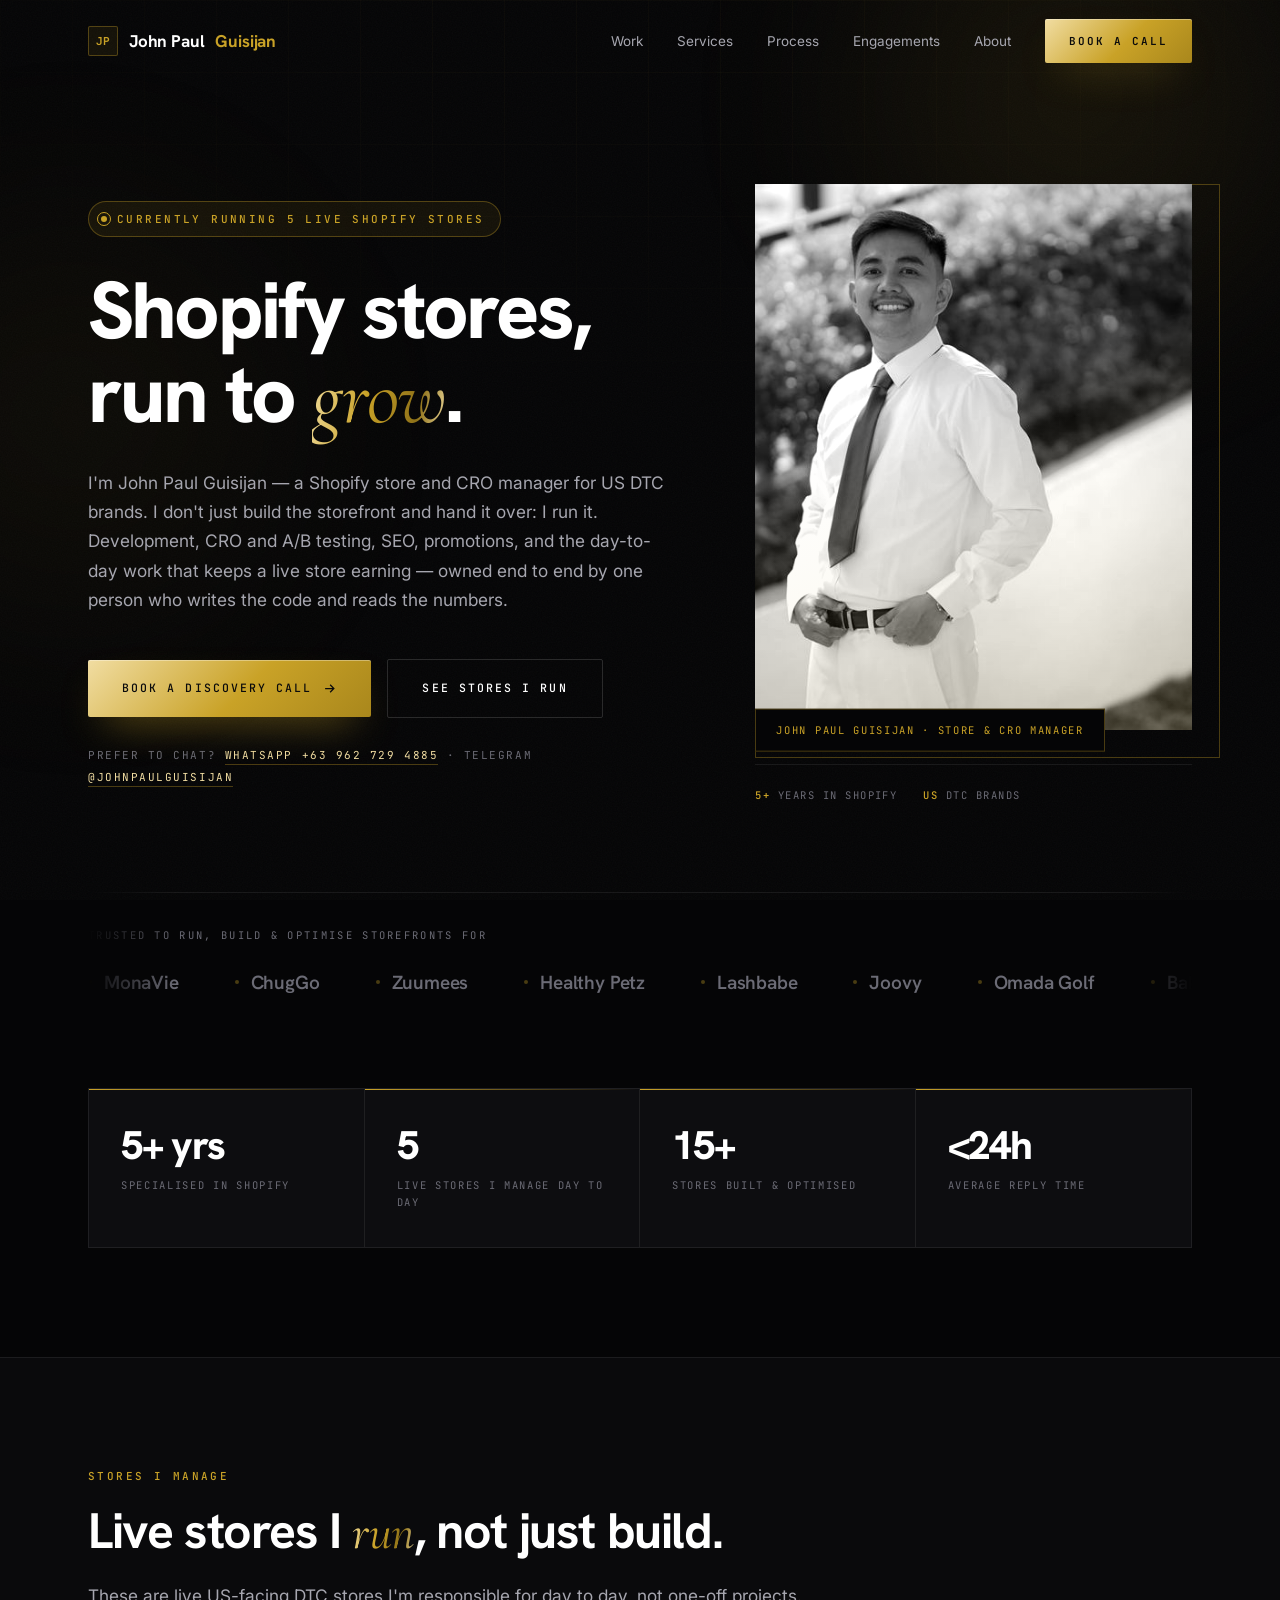
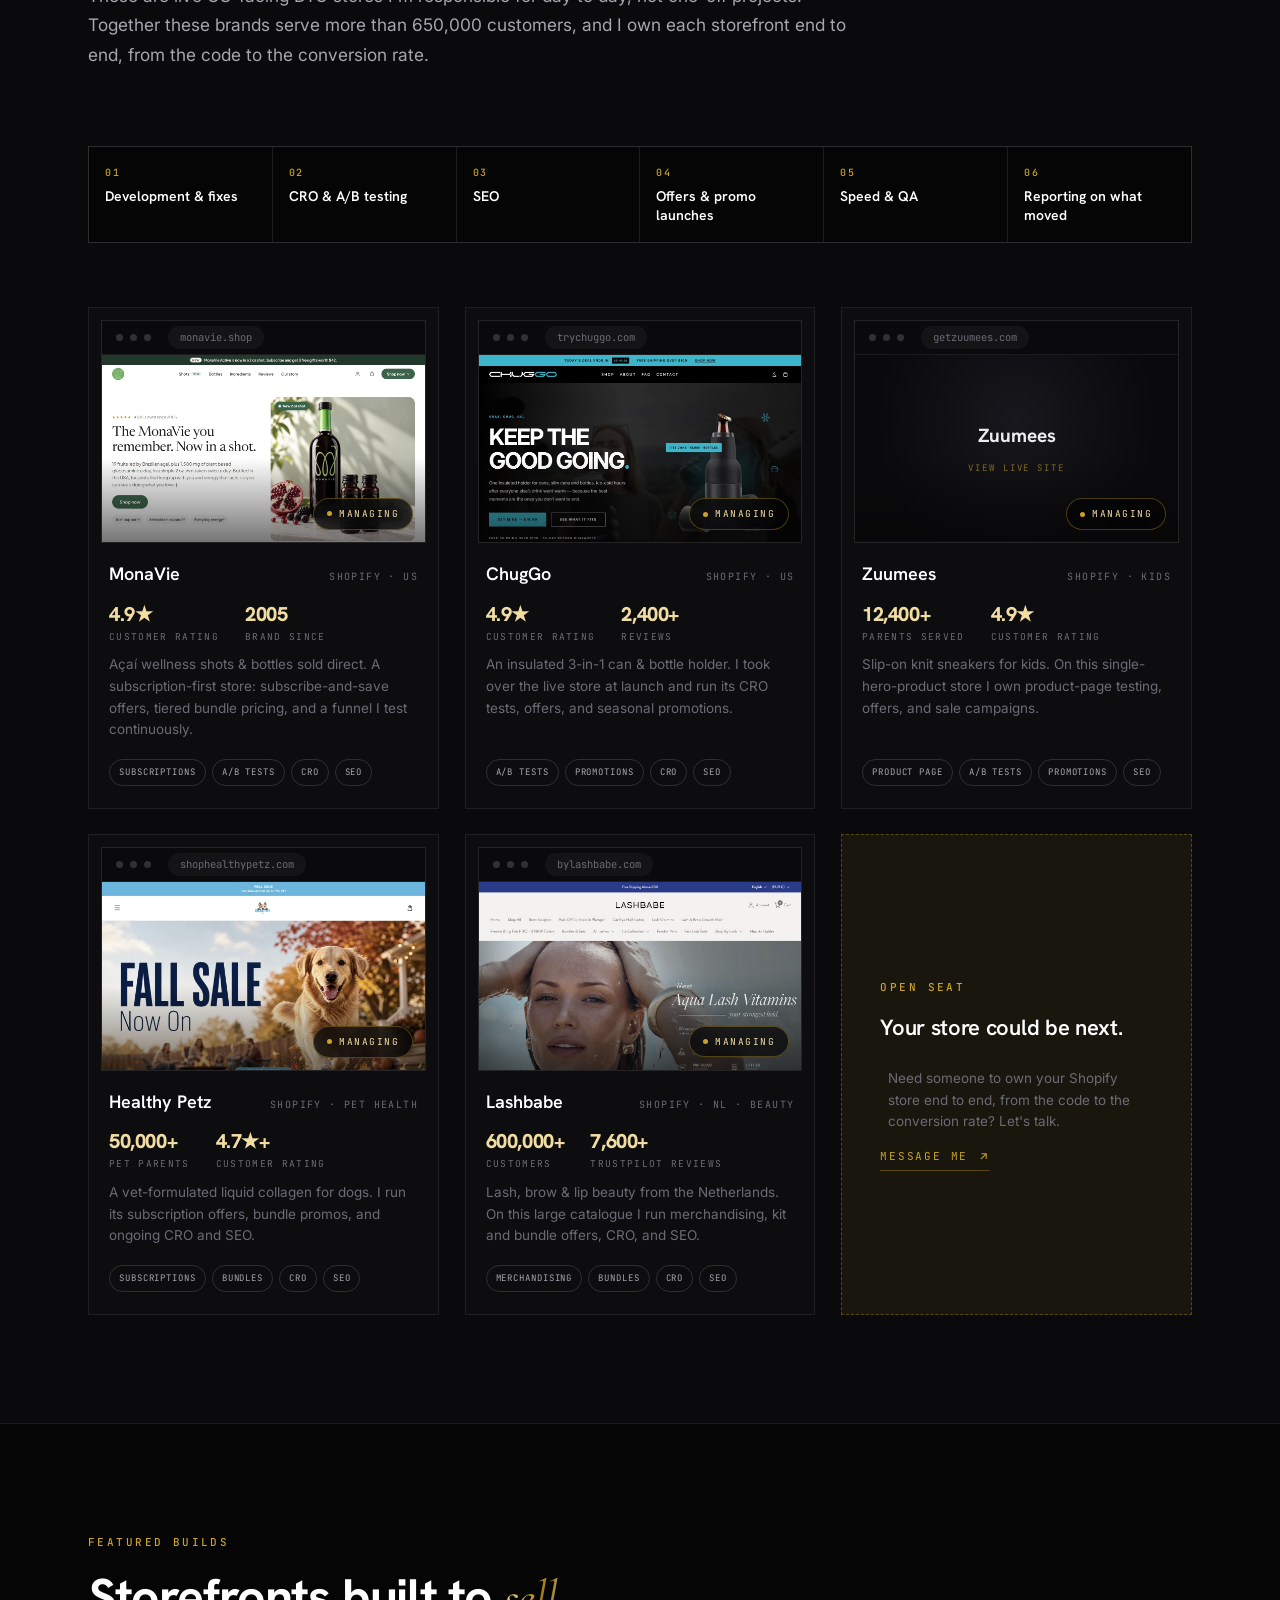
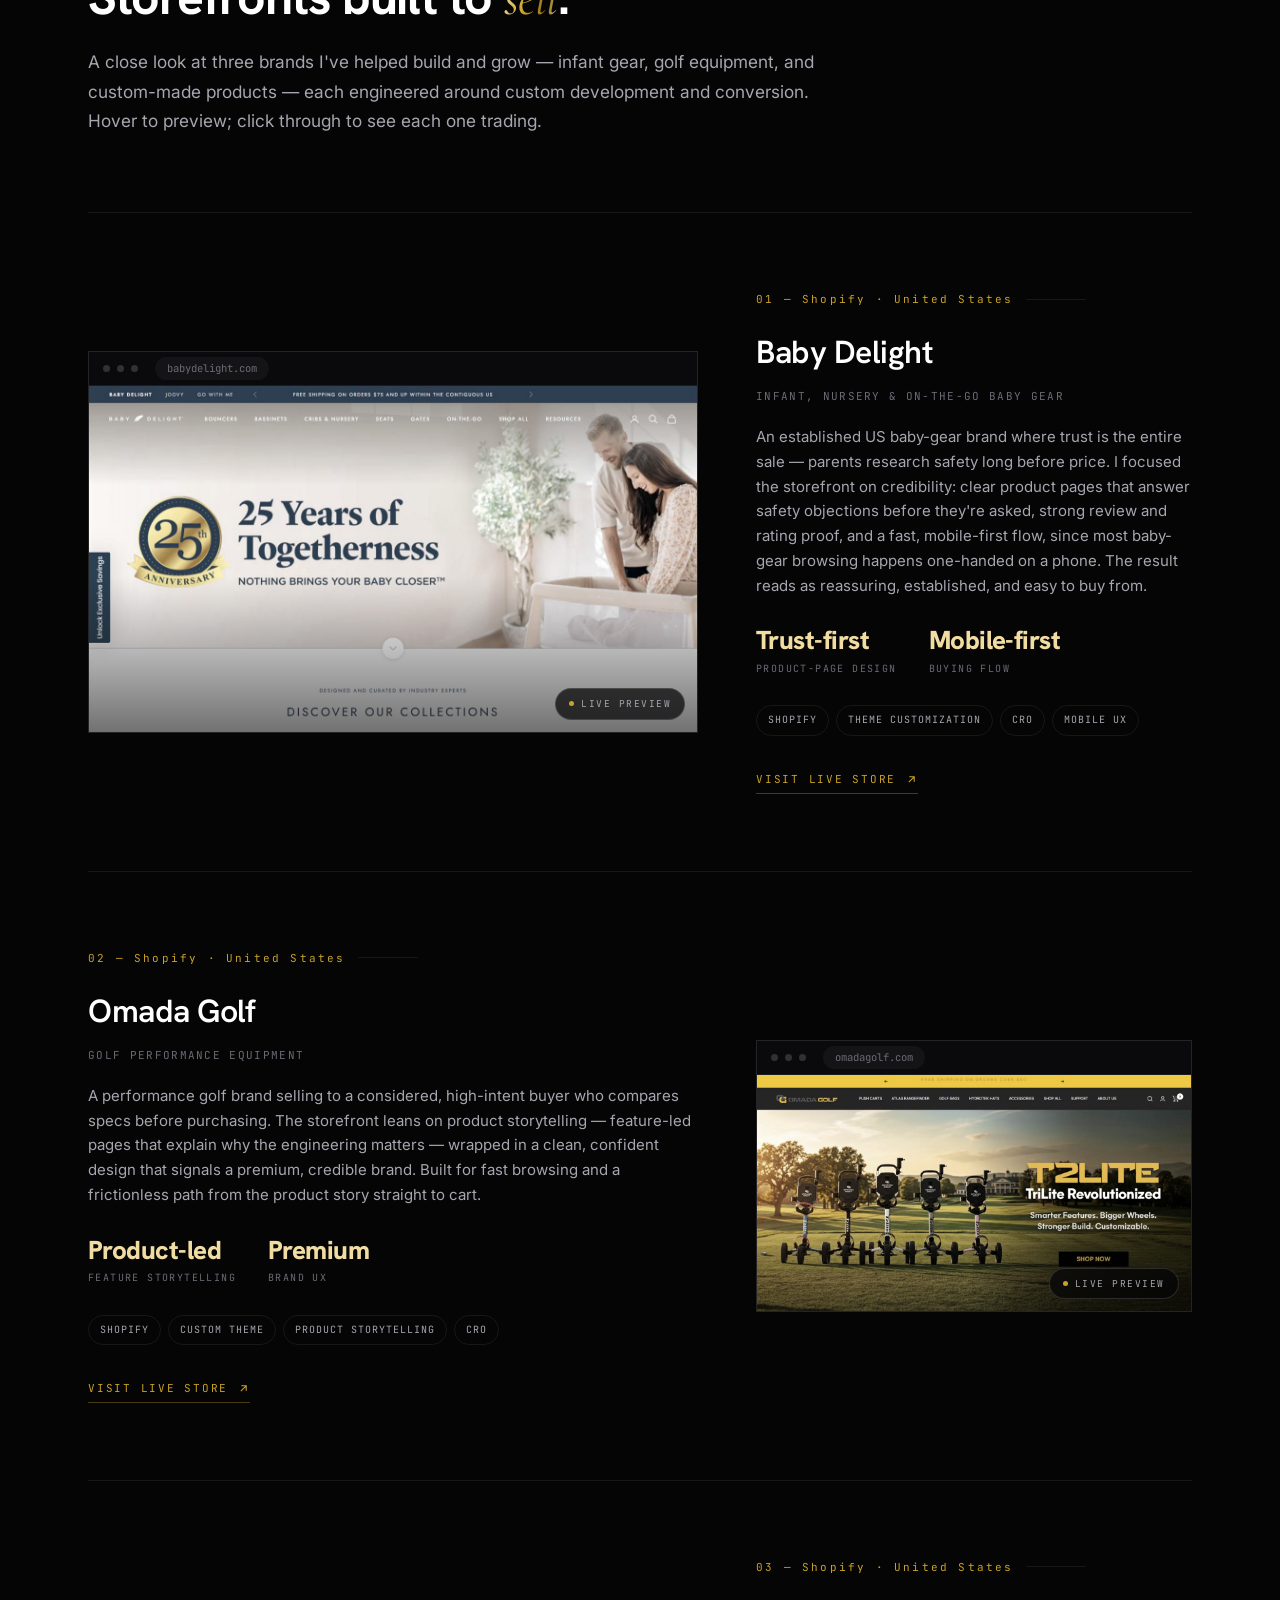
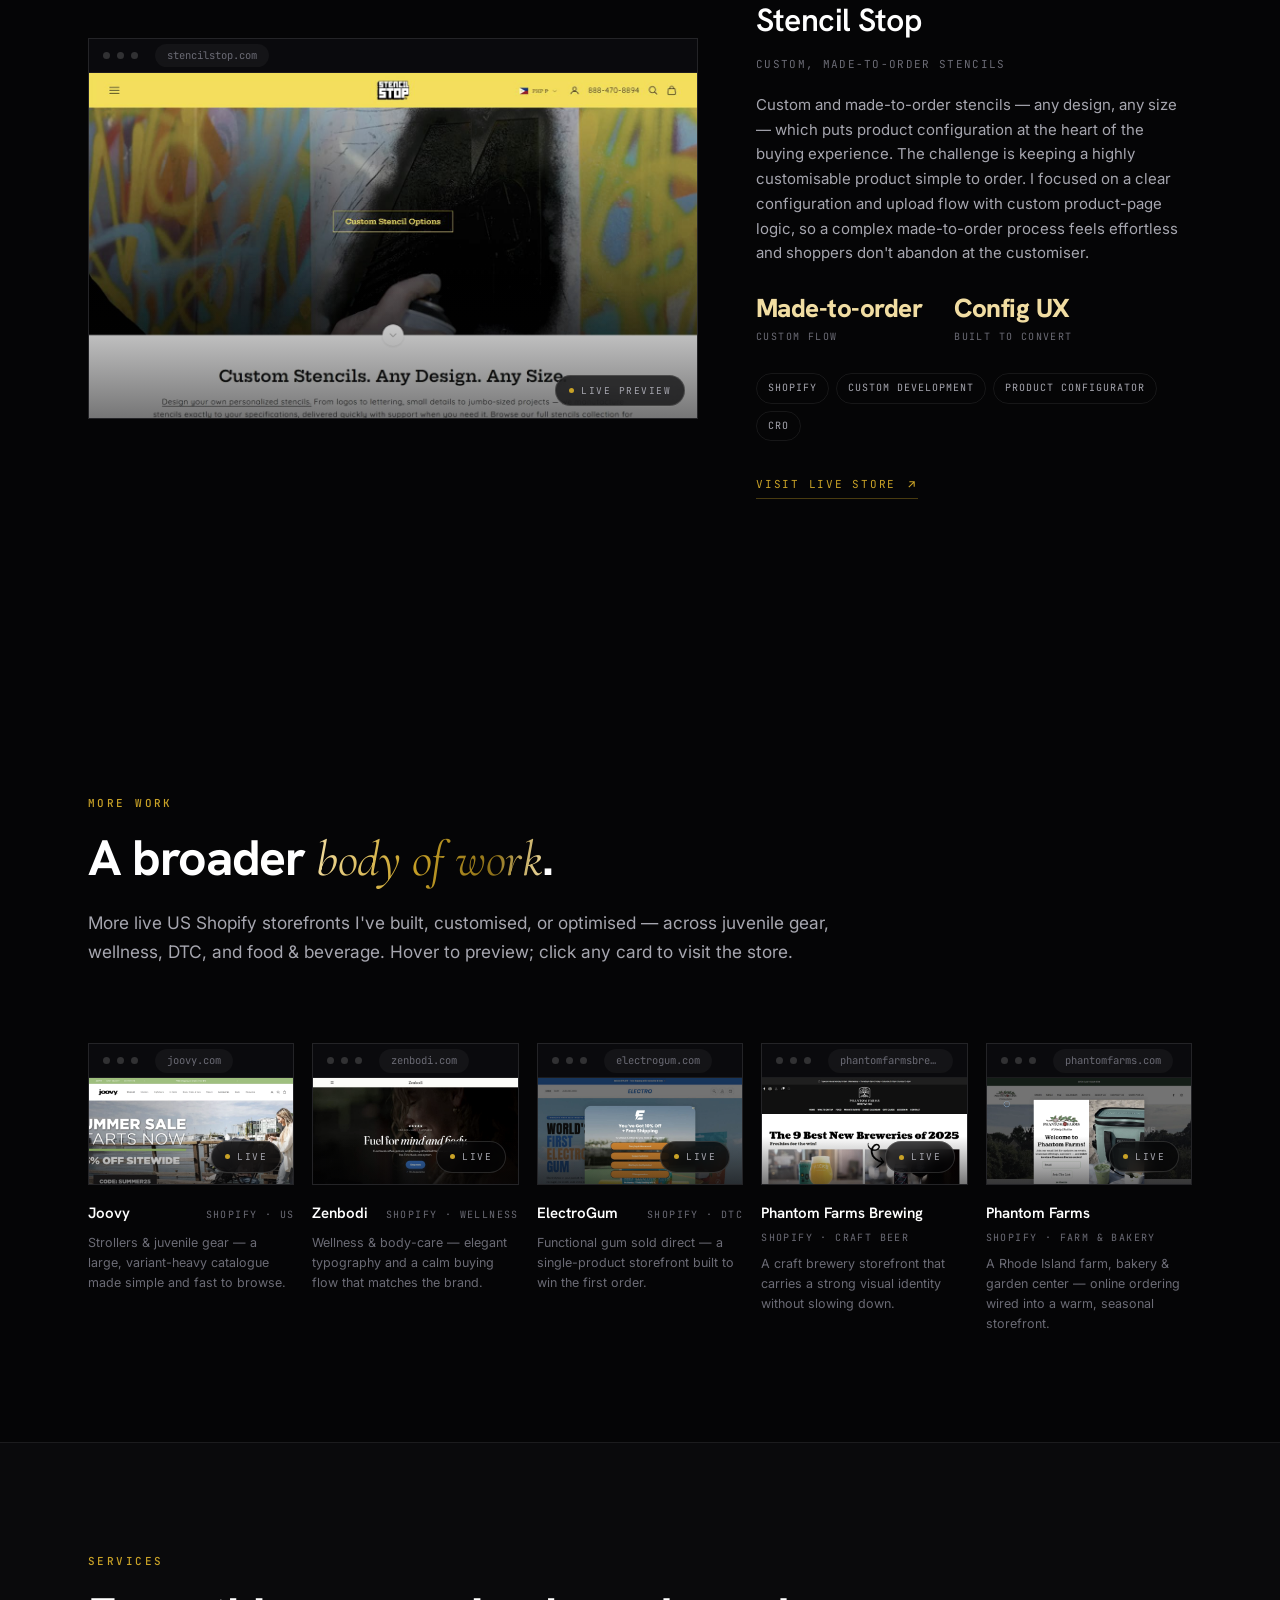
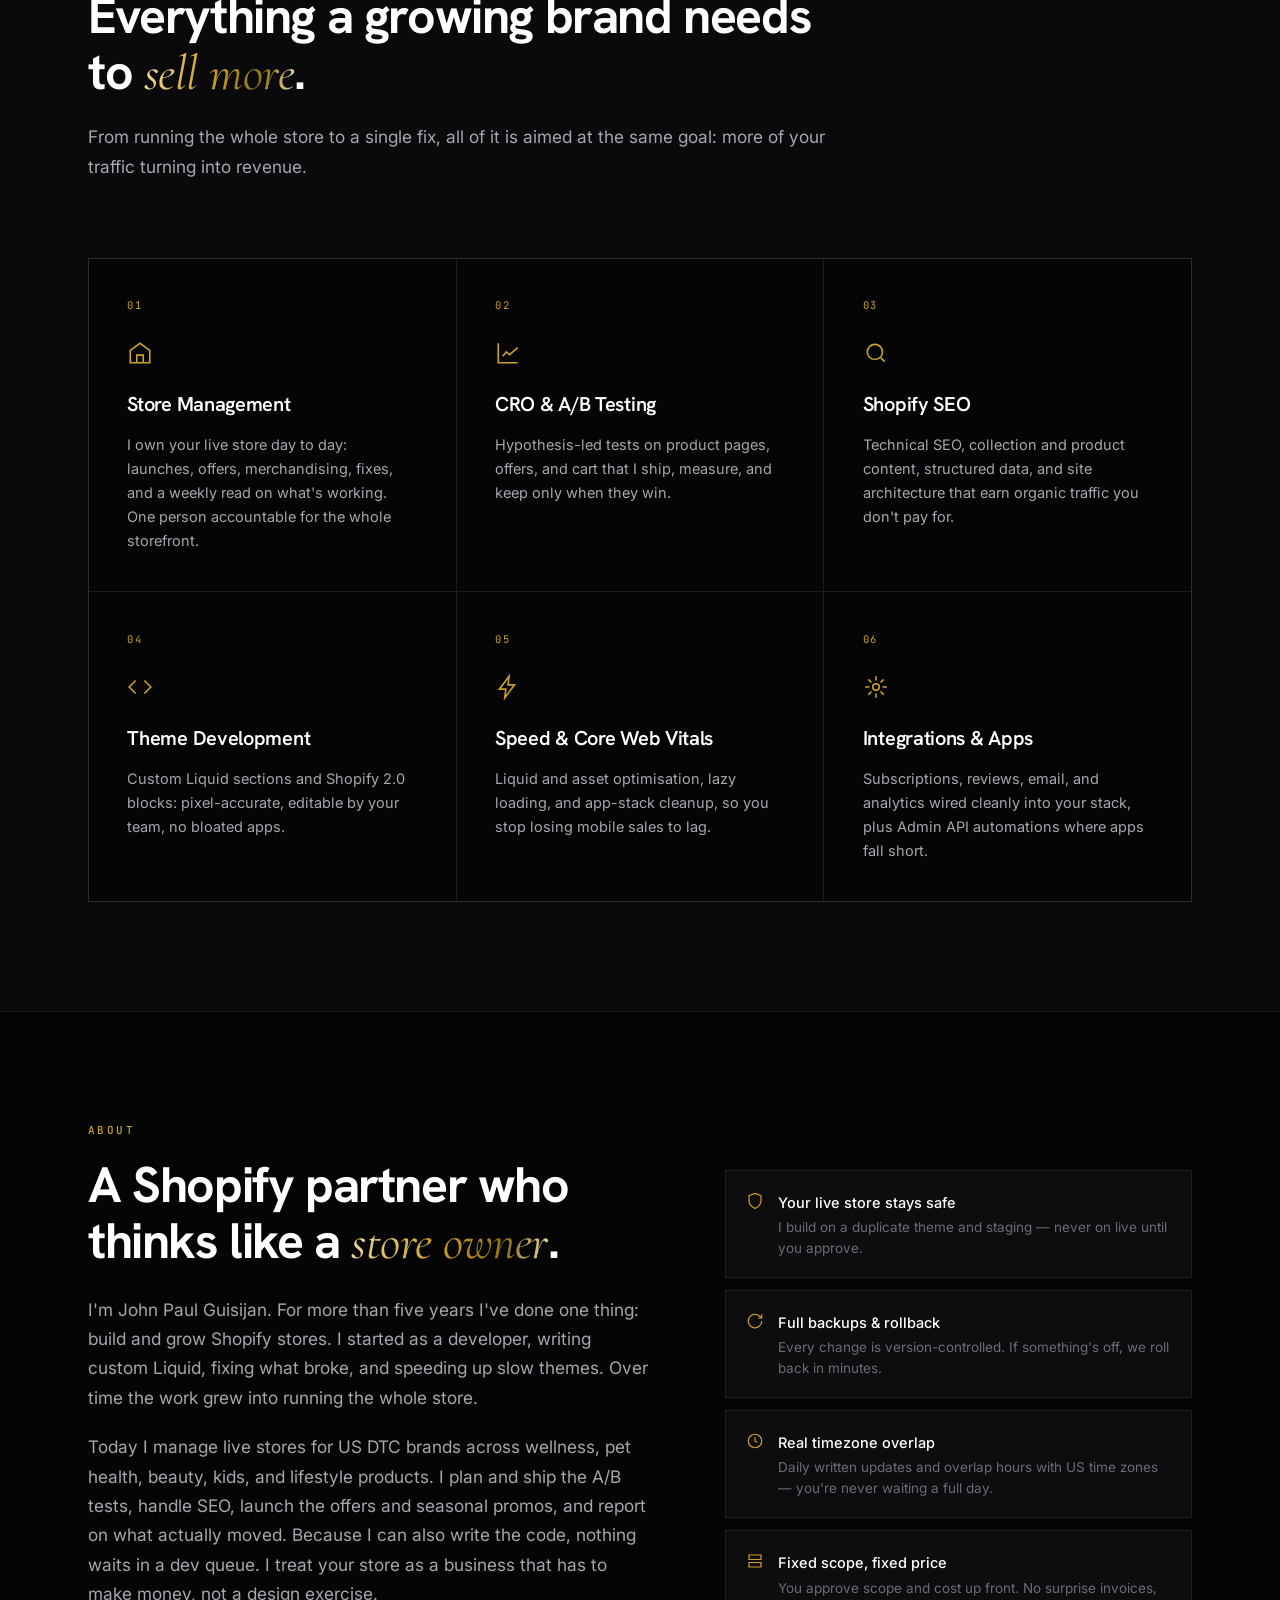
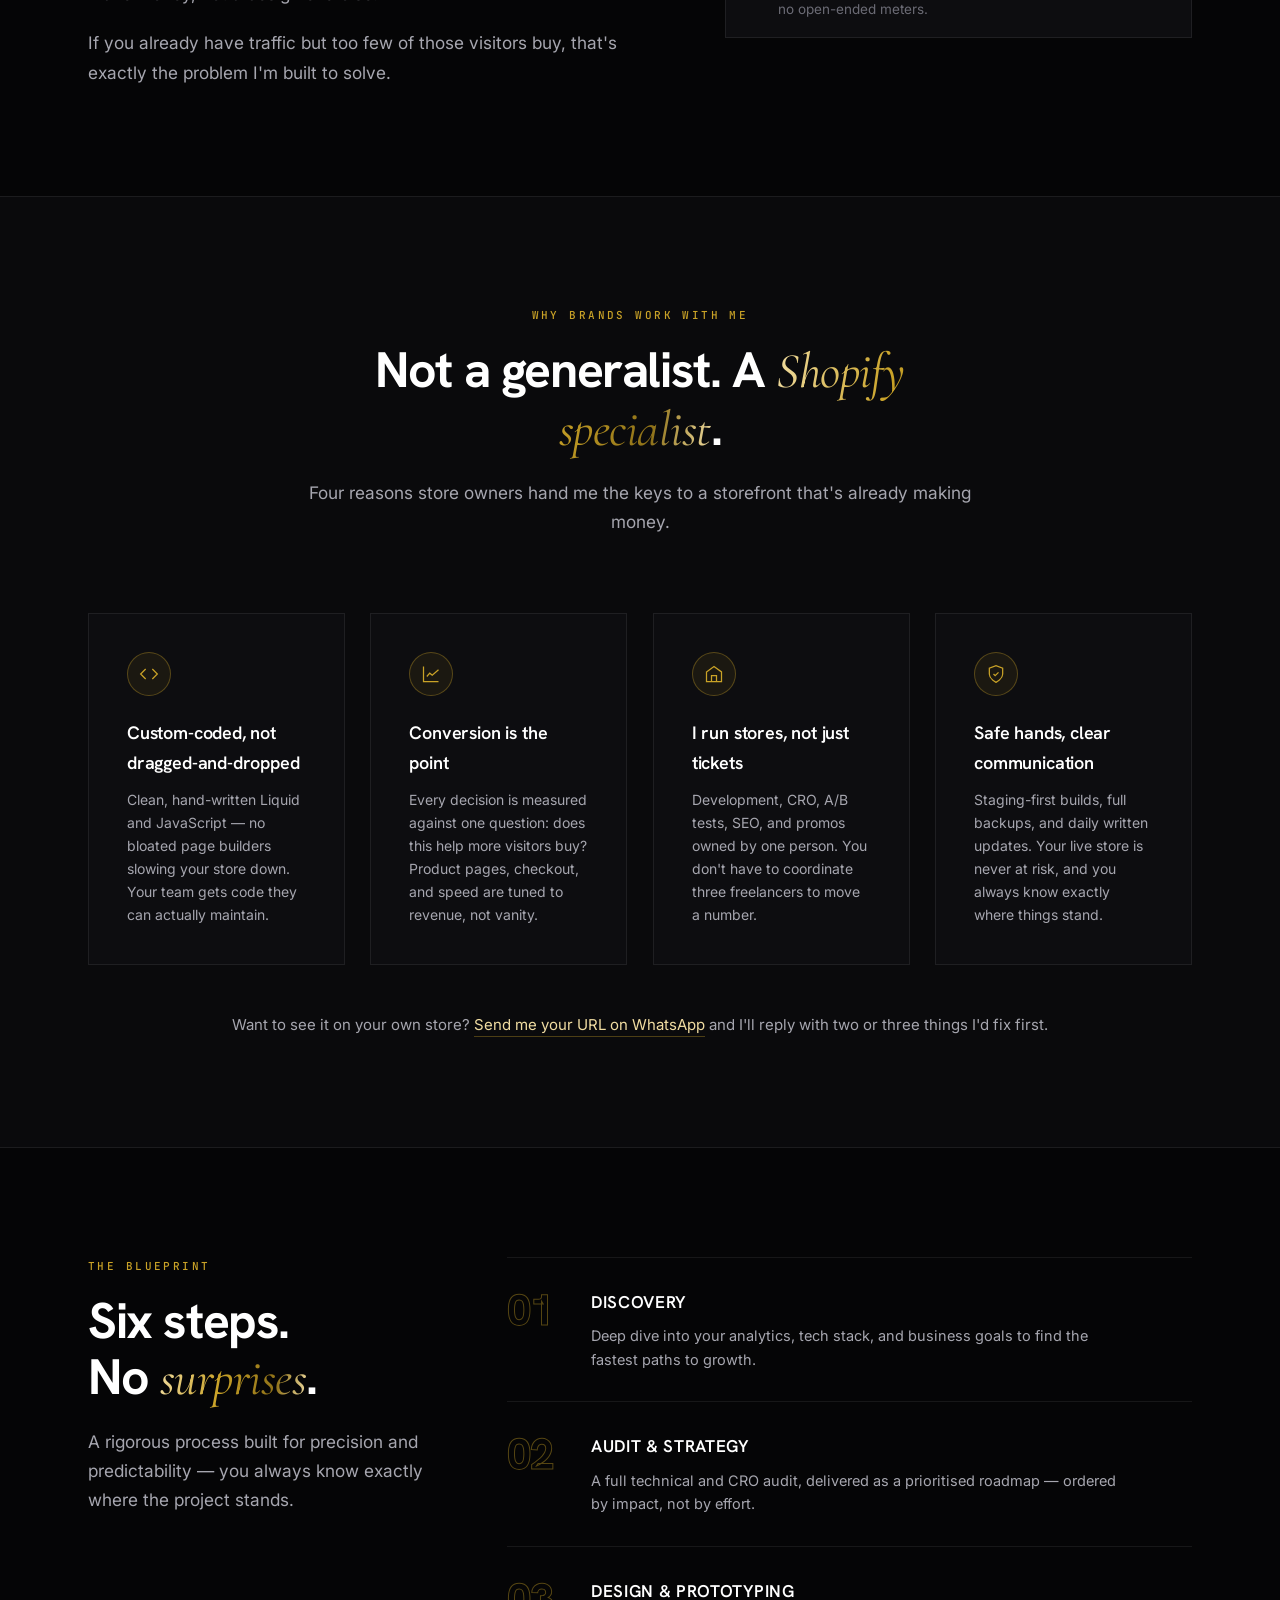
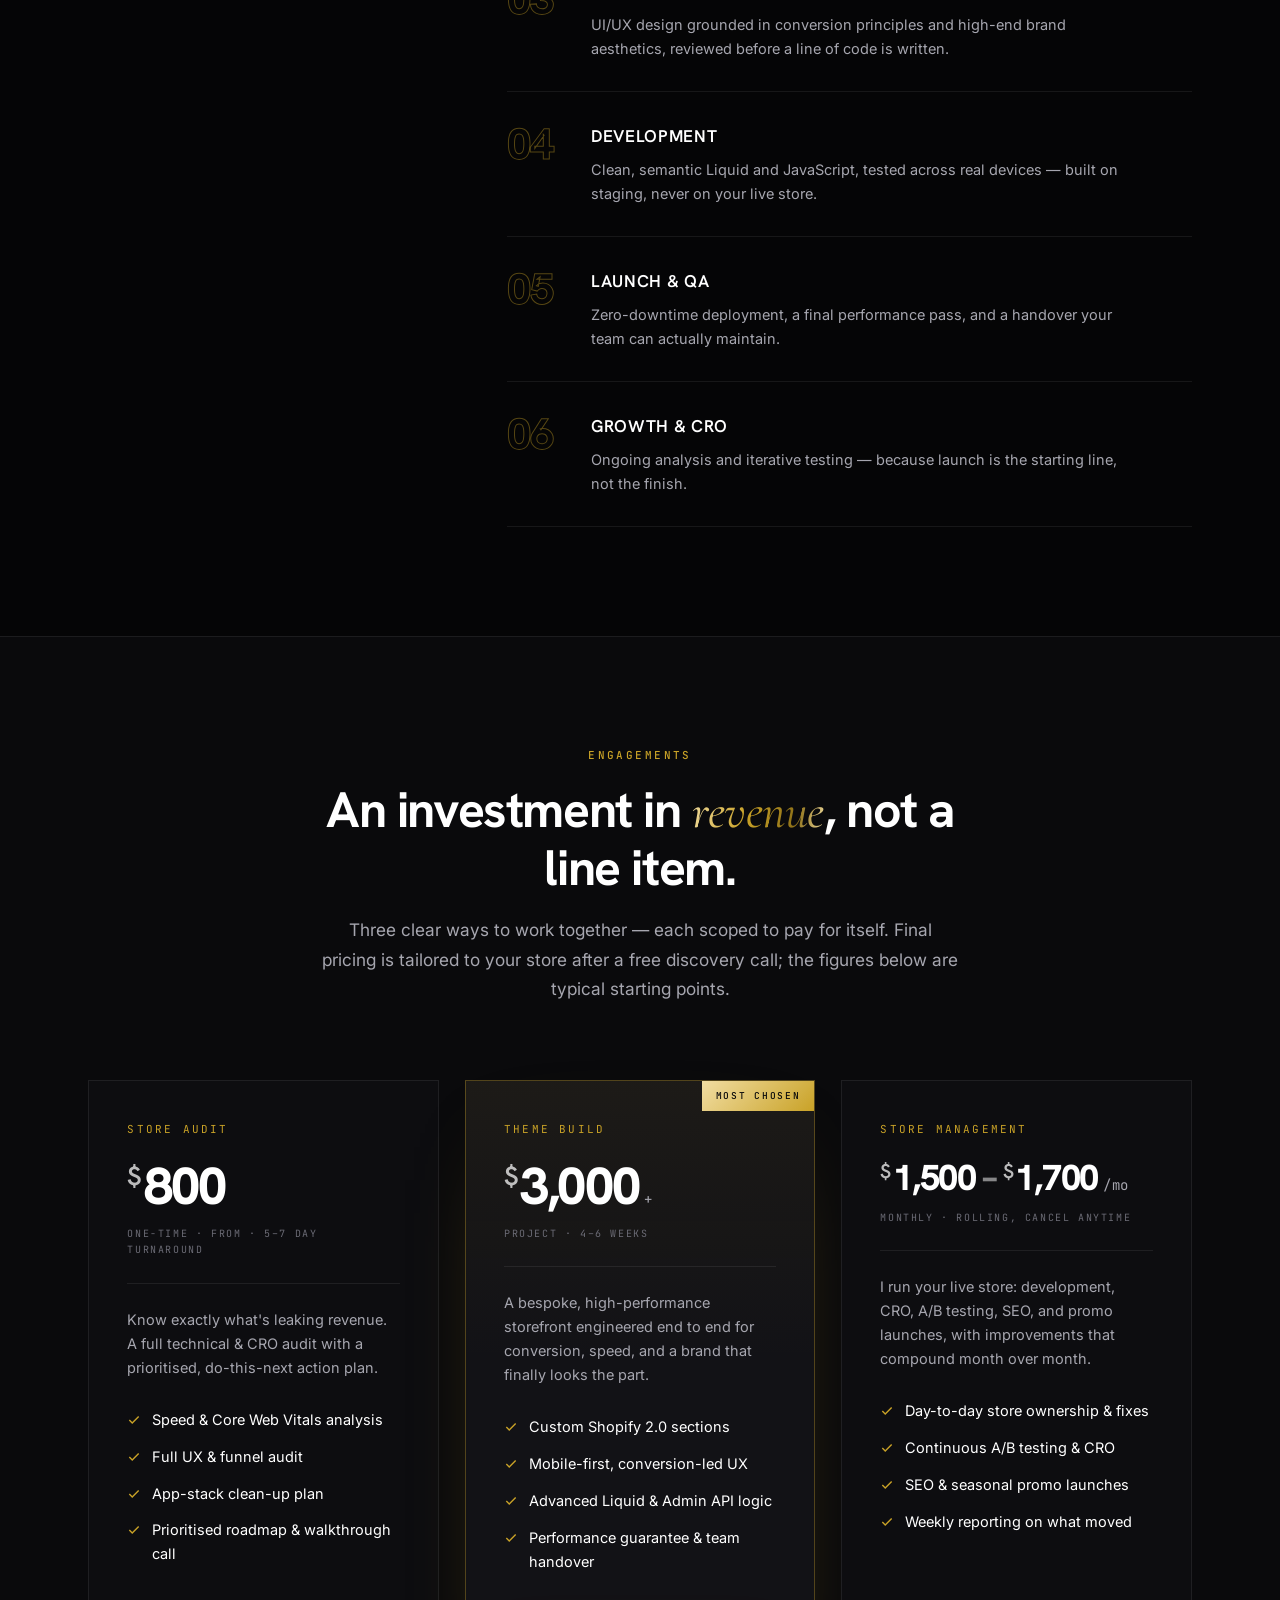
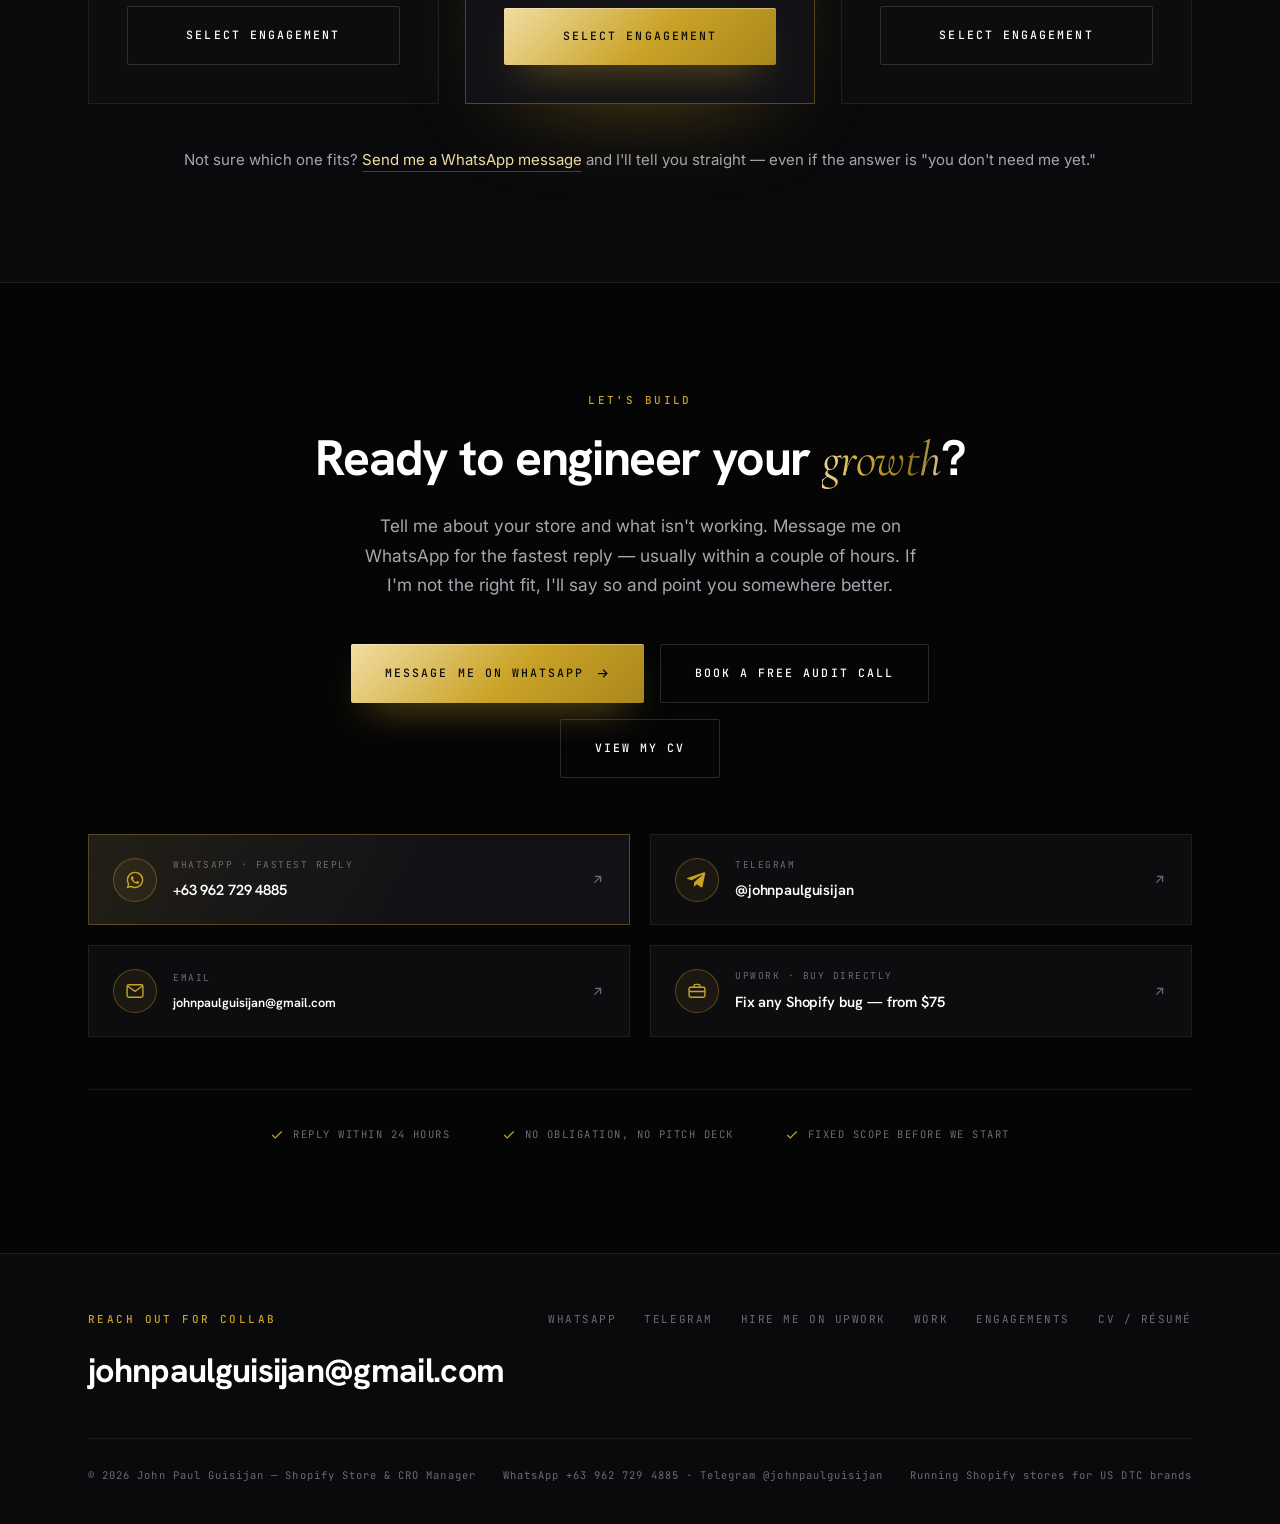
==== commit cfc47bf2: "Reposition as Shopify Store & CRO Manager; add managed stores - New "Stores I manage" section: MonaV" ====
--- a/index.html
+++ b/index.html
@@ -3,13 +3,18 @@
 <head>
 <meta charset="utf-8">
 <meta name="viewport" content="width=device-width, initial-scale=1, viewport-fit=cover">
-<title>John Paul Guisijan — Shopify Growth Engineer</title>
-<meta name="description" content="Shopify growth engineer building high-performance storefronts for premium brands in the US, Singapore, and beyond. Custom themes, CRO, speed, and integrations.">
+<title>John Paul Guisijan — Shopify Store &amp; CRO Manager</title>
+<meta name="description" content="Shopify store and CRO manager for US DTC brands. I run live stores end to end — development, CRO, A/B testing, SEO, promotions, and day-to-day operations.">
 <meta name="theme-color" content="#050506">
 
+<link rel="icon" href="favicon.svg" type="image/svg+xml">
+<link rel="icon" href="favicon-32.png" type="image/png" sizes="32x32">
+<link rel="alternate icon" href="favicon.ico" sizes="any">
+<link rel="apple-touch-icon" href="apple-touch-icon.png">
+
 <meta property="og:type" content="website">
-<meta property="og:title" content="John Paul Guisijan — Shopify Growth Engineer">
-<meta property="og:description" content="High-performance Shopify storefronts for premium brands. Custom themes, CRO, speed, integrations.">
+<meta property="og:title" content="John Paul Guisijan — Shopify Store &amp; CRO Manager">
+<meta property="og:description" content="I run Shopify stores for US DTC brands end to end — development, CRO, A/B testing, SEO, and growth.">
 <meta property="og:image" content="johnpaul.jpg">
 
 <link rel="preconnect" href="https://fonts.googleapis.com">
@@ -24,9 +29,10 @@
   ---------------------------------------------------------------------------
   1. VIDEO PREVIEWS — every project card plays a screen recording on hover if one
      exists. Drop .mp4 files at the repo ROOT using the same base name as the
-     screenshot. Featured (3): babydelight, omadagolf, stencilstop.
-     More work grid: vestnetz, homirie, cozeymaison, requipco, kopelit, joovy,
-     zenbodi, electrogum, phantomfarms (brewing), phantomfarms-com (farm/bakery).
+     screenshot. Stores I manage (5): chuggo, zuumees, monavie, healthypetz, lashbabe.
+     Featured (3): babydelight, omadagolf, stencilstop.
+     More work grid: joovy, zenbodi, electrogum, phantomfarms (brewing),
+     phantomfarms-com (farm/bakery).
      If a video is missing, the screenshot stays — nothing breaks.
      See README.md for how to record and compress them.
 
@@ -75,7 +81,7 @@
 
   --maxw:1200px;
   --gutter:clamp(20px,5vw,48px);
-  --section:clamp(88px,11vw,168px);
+  --section:clamp(72px,8.5vw,128px);
   --r:2px;
 }
 
@@ -417,6 +423,34 @@
 @media(max-width:1100px){#more .grid-tiles{grid-template-columns:repeat(3,1fr)}}
 @media(max-width:760px){#more .grid-tiles{grid-template-columns:repeat(2,1fr)}}
 @media(max-width:480px){#more .grid-tiles{grid-template-columns:repeat(1,1fr)}}
+/* ---- Stores I manage ---- */
+.own{display:grid;grid-template-columns:repeat(6,1fr);gap:1px;background:var(--line);border:1px solid var(--line);margin-bottom:clamp(40px,5vw,64px)}
+.own__i{background:var(--bg);padding:18px 16px;display:flex;flex-direction:column;gap:6px}
+.own__i b{font-family:var(--f-mono);font-size:10px;font-weight:500;letter-spacing:.16em;color:var(--gold)}
+.own__i span{font-family:var(--f-display);font-weight:600;font-size:14px;line-height:1.3}
+@media(max-width:900px){.own{grid-template-columns:repeat(3,1fr)}}
+@media(max-width:480px){.own{grid-template-columns:repeat(2,1fr)}}
+#work .tile:not(.tile--cta) .tile__link{height:100%;display:flex;flex-direction:column;padding:12px 12px 22px;
+  background:var(--panel);border:1px solid var(--line);transition:border-color .45s,background .45s,transform .5s cubic-bezier(.2,.8,.2,1)}
+#work .tile:not(.tile--cta) .tile__link:hover{border-color:var(--gold-dim);background:var(--panel-2);transform:translateY(-4px)}
+#work .tile:not(.tile--cta) .tile__link:hover .frame{transform:none;box-shadow:none}
+#work .tile__meta,#work .tile p,#work .tile .stack{padding-inline:8px}
+#work .tile__name{font-size:18px}
+#work .tile .stack{margin:auto 0 0;padding-top:18px;gap:6px}
+#work .chip{font-size:9px;padding:5px 9px;border-color:var(--line-2)}
+#work .frame__badge{color:var(--gold-lt);border-color:var(--gold-dim)}
+#work .grid-tiles{align-items:stretch}
+#why .grid-q{grid-template-columns:repeat(4,1fr)}
+@media(max-width:1024px){#why .grid-q{grid-template-columns:repeat(2,1fr)}}
+@media(max-width:760px){#why .grid-q{grid-template-columns:1fr}}
+#work .tile__stats{display:flex;gap:26px;padding-inline:8px;margin-top:14px;padding-bottom:2px}
+#work .tile__stats b{display:block;font-family:var(--f-display);font-weight:800;font-size:20px;letter-spacing:-.02em;color:var(--gold-lt);line-height:1.1}
+#work .tile__stats span{display:block;font-family:var(--f-mono);font-size:9.5px;letter-spacing:.14em;text-transform:uppercase;color:var(--ink-3);margin-top:4px}
+.tile--cta .tile__link{height:100%;min-height:260px;display:flex;flex-direction:column;justify-content:center;gap:14px;
+  padding:clamp(28px,3vw,40px);border:1px dashed var(--gold-dim);background:var(--gold-ghost);transition:border-color .4s,background .4s}
+.tile--cta .tile__link:hover{border-color:var(--gold);background:rgba(201,162,39,.12)}
+.tile--cta h3{font-size:22px}
+.tile--cta p{font-size:14px;color:var(--ink-2);margin:0}
 .tile .frame{aspect-ratio:16/11}
 .tile__meta{display:flex;justify-content:space-between;align-items:baseline;gap:14px;margin-top:16px}
 .tile__name{font-family:var(--f-display);font-weight:600;font-size:16px}
@@ -679,18 +713,18 @@
       <div class="hero__copy">
         <div class="pill rv">
           <span class="pill__dot"></span>
-          <span class="eyebrow">Booking Shopify projects — 2 slots open this quarter</span>
+          <span class="eyebrow">Currently running 5 live Shopify stores</span>
         </div>
 
         <h1 class="display rv">
-          Shopify stores, engineered to <span class="serif gold-text">convert</span>.
+          Shopify stores, run to <span class="serif gold-text">grow</span>.
         </h1>
 
         <p class="lead rv">
-          I'm John Paul Guisijan — a Shopify developer and conversion specialist for premium home, lifestyle,
-          and DTC brands across Europe and the US. I build custom-coded storefronts that load fast, feel
-          expensive, and turn more of your existing traffic into revenue. No page builders, no bloated apps —
-          just clean Liquid and a relentless focus on what sells.
+          I'm John Paul Guisijan — a Shopify store and CRO manager for US DTC brands. I don't just
+          build the storefront and hand it over: I run it. Development, CRO and A/B testing, SEO, promotions,
+          and the day-to-day work that keeps a live store earning — owned end to end by one person who
+          writes the code and reads the numbers.
         </p>
 
         <div class="hero__cta rv">
@@ -698,7 +732,7 @@
             Book a discovery call
             <svg class="ico" viewBox="0 0 24 24" fill="none" stroke="currentColor" stroke-width="2"><path d="M5 12h14M13 6l6 6-6 6"/></svg>
           </a>
-          <a href="#work" class="btn btn--ghost">See case studies</a>
+          <a href="#work" class="btn btn--ghost">See stores I run</a>
         </div>
 
         <p class="hero__note rv">
@@ -712,25 +746,25 @@
         <div class="portrait">
           <div class="portrait__frame"></div>
           <div class="portrait__img">
-            <img src="johnpaul.jpg" alt="John Paul Guisijan, Shopify developer and conversion specialist" width="800" height="1000" fetchpriority="high" decoding="async">
+            <img src="johnpaul.jpg" alt="John Paul Guisijan, Shopify store and CRO manager" width="800" height="1000" fetchpriority="high" decoding="async">
           </div>
-          <div class="portrait__tag">John Paul Guisijan · Shopify Developer</div>
+          <div class="portrait__tag">John Paul Guisijan · Store &amp; CRO Manager</div>
         </div>
         <div class="portrait__creds">
-          <span><b>4+</b> years in Shopify</span>
-          <span><b>UK · EU · US</b> brands</span>
+          <span><b>5+</b> years in Shopify</span>
+          <span><b>US</b> DTC brands</span>
         </div>
       </aside>
     </div>
 
     <div class="marquee rv">
-      <div class="marquee__label">Trusted to build &amp; optimise storefronts for</div>
+      <div class="marquee__label">Trusted to run, build &amp; optimise storefronts for</div>
       <div class="marquee__track" id="marqueeTrack">
-        <span class="marquee__item">Vestnetz</span>
-        <span class="marquee__item">Homirie</span>
-        <span class="marquee__item">Cozey Maison</span>
-        <span class="marquee__item">Requipco</span>
-        <span class="marquee__item">Kopelit</span>
+        <span class="marquee__item">MonaVie</span>
+        <span class="marquee__item">ChugGo</span>
+        <span class="marquee__item">Zuumees</span>
+        <span class="marquee__item">Healthy Petz</span>
+        <span class="marquee__item">Lashbabe</span>
         <span class="marquee__item">Joovy</span>
         <span class="marquee__item">Omada Golf</span>
         <span class="marquee__item">Baby Delight</span>
@@ -748,18 +782,18 @@
   <div class="wrap">
     <div class="stats rv" id="stats">
       <div class="stat">
-        <div class="stat__k"><span class="counter" data-to="4">0</span>+ yrs</div>
+        <div class="stat__k"><span class="counter" data-to="5">0</span>+ yrs</div>
         <div class="stat__l">Specialised in Shopify</div>
+      </div>
+      <div class="stat">
+        <div class="stat__k"><span class="counter" data-to="5">0</span></div>
+        <div class="stat__l">Live stores I manage day to day</div>
       </div>
       <div class="stat">
         <div class="stat__k"><span class="counter" data-to="15">0</span>+</div>
         <div class="stat__l">Stores built &amp; optimised</div>
       </div>
       <div class="stat">
-        <div class="stat__k"><span class="counter" data-to="100">0</span>%</div>
-        <div class="stat__l">Custom-coded — no page builders</div>
-      </div>
-      <div class="stat">
         <div class="stat__k">&lt;<span class="counter" data-to="24">0</span>h</div>
         <div class="stat__l">Average reply time</div>
       </div>
@@ -767,11 +801,137 @@
   </div>
 </section>
 
-<!-- ============================== WORK ============================== -->
+<!-- ============================== STORES I MANAGE ============================== -->
 <section id="work" class="band">
   <div class="wrap">
     <div class="sect-head rv">
-      <span class="eyebrow">Featured case studies</span>
+      <span class="eyebrow">Stores I manage</span>
+      <h2 class="sect">Live stores I <span class="serif gold-text">run</span>, not just build.</h2>
+      <p class="lead">These are live US-facing DTC stores I'm responsible for day to day, not one-off projects. Together these brands serve
+        more than 650,000 customers, and I own each storefront end to end, from the code to the conversion rate.</p>
+    </div>
+
+    <div class="own rv">
+      <div class="own__i"><b>01</b><span>Development &amp; fixes</span></div>
+      <div class="own__i"><b>02</b><span>CRO &amp; A/B testing</span></div>
+      <div class="own__i"><b>03</b><span>SEO</span></div>
+      <div class="own__i"><b>04</b><span>Offers &amp; promo launches</span></div>
+      <div class="own__i"><b>05</b><span>Speed &amp; QA</span></div>
+      <div class="own__i"><b>06</b><span>Reporting on what moved</span></div>
+    </div>
+
+    <div class="grid-tiles">
+
+      <article class="tile rv">
+        <a class="tile__link" href="https://monavie.shop/" target="_blank" rel="noopener">
+          <div class="frame" data-video="monavie.mp4">
+            <div class="frame__bar"><span class="frame__dot"></span><span class="frame__dot"></span><span class="frame__dot"></span><span class="frame__url">monavie.shop</span></div>
+            <div class="frame__stage">
+              <div class="frame__ph"><span>MonaVie</span><em>View live site</em></div>
+              <img src="monavie.jpg" alt="MonaVie storefront" loading="lazy" decoding="async" onerror="if(this.src.endsWith(String.fromCharCode(46)+'jpg')){this.src=this.src.slice(0,-3)+'png'}else{this.remove()}">
+            </div>
+            <div class="frame__scrim"></div>
+            <div class="frame__badge"><span class="pulse"></span> Managing</div>
+          </div>
+          <div class="tile__meta"><span class="tile__name">MonaVie</span><span class="tile__type">Shopify · US</span></div>
+          <div class="tile__stats"><div><b>4.9&#9733;</b><span>Customer rating</span></div><div><b>2005</b><span>Brand since</span></div></div>
+          <p>Açaí wellness shots &amp; bottles sold direct. A subscription-first store: subscribe-and-save offers, tiered bundle pricing, and a funnel I test continuously.</p>
+          <div class="stack"><span class="chip">Subscriptions</span><span class="chip">A/B tests</span><span class="chip">CRO</span><span class="chip">SEO</span></div>
+        </a>
+      </article>
+
+      <article class="tile rv">
+        <a class="tile__link" href="https://trychuggo.com/" target="_blank" rel="noopener">
+          <div class="frame" data-video="chuggo.mp4">
+            <div class="frame__bar"><span class="frame__dot"></span><span class="frame__dot"></span><span class="frame__dot"></span><span class="frame__url">trychuggo.com</span></div>
+            <div class="frame__stage">
+              <div class="frame__ph"><span>ChugGo</span><em>View live site</em></div>
+              <img src="chuggo.jpg" alt="ChugGo storefront" loading="lazy" decoding="async" onerror="if(this.src.endsWith(String.fromCharCode(46)+'jpg')){this.src=this.src.slice(0,-3)+'png'}else{this.remove()}">
+            </div>
+            <div class="frame__scrim"></div>
+            <div class="frame__badge"><span class="pulse"></span> Managing</div>
+          </div>
+          <div class="tile__meta"><span class="tile__name">ChugGo</span><span class="tile__type">Shopify · US</span></div>
+          <div class="tile__stats"><div><b>4.9&#9733;</b><span>Customer rating</span></div><div><b>2,400+</b><span>Reviews</span></div></div>
+          <p>An insulated 3-in-1 can &amp; bottle holder. I took over the live store at launch and run its CRO tests, offers, and seasonal promotions.</p>
+          <div class="stack"><span class="chip">A/B tests</span><span class="chip">Promotions</span><span class="chip">CRO</span><span class="chip">SEO</span></div>
+        </a>
+      </article>
+
+      <article class="tile rv">
+        <a class="tile__link" href="https://getzuumees.com/" target="_blank" rel="noopener">
+          <div class="frame" data-video="zuumees.mp4">
+            <div class="frame__bar"><span class="frame__dot"></span><span class="frame__dot"></span><span class="frame__dot"></span><span class="frame__url">getzuumees.com</span></div>
+            <div class="frame__stage">
+              <div class="frame__ph"><span>Zuumees</span><em>View live site</em></div>
+              <img src="zuumees.jpg" alt="Zuumees kids sneakers storefront" loading="lazy" decoding="async" onerror="if(this.src.endsWith(String.fromCharCode(46)+'jpg')){this.src=this.src.slice(0,-3)+'png'}else{this.remove()}">
+            </div>
+            <div class="frame__scrim"></div>
+            <div class="frame__badge"><span class="pulse"></span> Managing</div>
+          </div>
+          <div class="tile__meta"><span class="tile__name">Zuumees</span><span class="tile__type">Shopify · Kids</span></div>
+          <div class="tile__stats"><div><b>12,400+</b><span>Parents served</span></div><div><b>4.9&#9733;</b><span>Customer rating</span></div></div>
+          <p>Slip-on knit sneakers for kids. On this single-hero-product store I own product-page testing, offers, and sale campaigns.</p>
+          <div class="stack"><span class="chip">Product page</span><span class="chip">A/B tests</span><span class="chip">Promotions</span><span class="chip">SEO</span></div>
+        </a>
+      </article>
+
+      <article class="tile rv">
+        <a class="tile__link" href="https://www.shophealthypetz.com/" target="_blank" rel="noopener">
+          <div class="frame" data-video="healthypetz.mp4">
+            <div class="frame__bar"><span class="frame__dot"></span><span class="frame__dot"></span><span class="frame__dot"></span><span class="frame__url">shophealthypetz.com</span></div>
+            <div class="frame__stage">
+              <div class="frame__ph"><span>Healthy Petz</span><em>View live site</em></div>
+              <img src="healthypetz.jpg" alt="Healthy Petz storefront" loading="lazy" decoding="async" onerror="if(this.src.endsWith(String.fromCharCode(46)+'jpg')){this.src=this.src.slice(0,-3)+'png'}else{this.remove()}">
+            </div>
+            <div class="frame__scrim"></div>
+            <div class="frame__badge"><span class="pulse"></span> Managing</div>
+          </div>
+          <div class="tile__meta"><span class="tile__name">Healthy Petz</span><span class="tile__type">Shopify · Pet health</span></div>
+          <div class="tile__stats"><div><b>50,000+</b><span>Pet parents</span></div><div><b>4.7&#9733;+</b><span>Customer rating</span></div></div>
+          <p>A vet-formulated liquid collagen for dogs. I run its subscription offers, bundle promos, and ongoing CRO and SEO.</p>
+          <div class="stack"><span class="chip">Subscriptions</span><span class="chip">Bundles</span><span class="chip">CRO</span><span class="chip">SEO</span></div>
+        </a>
+      </article>
+
+      <article class="tile rv">
+        <a class="tile__link" href="https://bylashbabe.com/" target="_blank" rel="noopener">
+          <div class="frame" data-video="lashbabe.mp4">
+            <div class="frame__bar"><span class="frame__dot"></span><span class="frame__dot"></span><span class="frame__dot"></span><span class="frame__url">bylashbabe.com</span></div>
+            <div class="frame__stage">
+              <div class="frame__ph"><span>Lashbabe</span><em>View live site</em></div>
+              <img src="lashbabe.jpg" alt="Lashbabe beauty storefront" loading="lazy" decoding="async" onerror="if(this.src.endsWith(String.fromCharCode(46)+'jpg')){this.src=this.src.slice(0,-3)+'png'}else{this.remove()}">
+            </div>
+            <div class="frame__scrim"></div>
+            <div class="frame__badge"><span class="pulse"></span> Managing</div>
+          </div>
+          <div class="tile__meta"><span class="tile__name">Lashbabe</span><span class="tile__type">Shopify · NL · Beauty</span></div>
+          <div class="tile__stats"><div><b>600,000+</b><span>Customers</span></div><div><b>7,600+</b><span>Trustpilot reviews</span></div></div>
+          <p>Lash, brow &amp; lip beauty from the Netherlands. On this large catalogue I run merchandising, kit and bundle offers, CRO, and SEO.</p>
+          <div class="stack"><span class="chip">Merchandising</span><span class="chip">Bundles</span><span class="chip">CRO</span><span class="chip">SEO</span></div>
+        </a>
+      </article>
+
+      <article class="tile tile--cta rv">
+        <a class="tile__link" href="https://wa.me/639627294885?text=Hi%20John%20Paul%20—%20I'd%20like%20to%20talk%20about%20you%20managing%20my%20Shopify%20store." target="_blank" rel="noopener">
+          <span class="eyebrow">Open seat</span>
+          <h3>Your store could be next.</h3>
+          <p>Need someone to own your Shopify store end to end, from the code to the conversion rate? Let's talk.</p>
+          <span class="link-gold" style="align-self:flex-start">Message me
+            <svg width="13" height="13" viewBox="0 0 24 24" fill="none" stroke="currentColor" stroke-width="2"><path d="M7 17 17 7M8 7h9v9"/></svg>
+          </span>
+        </a>
+      </article>
+
+    </div>
+  </div>
+</section>
+
+<!-- ============================== WORK ============================== -->
+<section id="cases">
+  <div class="wrap">
+    <div class="sect-head rv">
+      <span class="eyebrow">Featured builds</span>
       <h2 class="sect">Storefronts built to <span class="serif gold-text">sell</span>.</h2>
       <p class="lead">A close look at three brands I've helped build and grow — infant gear, golf equipment, and
         custom-made products — each engineered around custom development and conversion. Hover to preview; click
@@ -903,92 +1063,15 @@
     <div class="sect-head rv">
       <span class="eyebrow">More work</span>
       <h2 class="sect">A broader <span class="serif gold-text">body of work</span>.</h2>
-      <p class="lead">More live Shopify storefronts I've built, customised, or optimised — across premium home and
-        lighting brands in the UK and Europe, plus DTC, wellness, and food &amp; beverage. Hover to preview; click any
-        card to visit the store.</p>
+      <p class="lead">More live US Shopify storefronts I've built, customised, or optimised — across juvenile gear,
+        wellness, DTC, and food &amp; beverage. Hover to preview; click any card to visit the store.</p>
     </div>
 
     <div class="grid-tiles">
 
-      <article class="tile rv">
-        <a class="tile__link" href="https://vestnetz.com/" target="_blank" rel="noopener">
-          <div class="frame" data-video="vestnetz.mp4">
-            <div class="frame__bar"><span class="frame__dot"></span><span class="frame__dot"></span><span class="frame__dot"></span><span class="frame__url">vestnetz.com</span></div>
-            <div class="frame__stage">
-              <div class="frame__ph"><span>Vestnetz</span><em>View live site</em></div>
-              <img src="vestnetz.jpg" alt="Vestnetz storefront" loading="lazy" decoding="async" onerror="if(this.src.endsWith(String.fromCharCode(46)+'jpg')){this.src=this.src.slice(0,-3)+'png'}else{this.remove()}">
-            </div>
-            <div class="frame__scrim"></div>
-            <div class="frame__badge"><span class="pulse"></span> Live</div>
-          </div>
-          <div class="tile__meta"><span class="tile__name">Vestnetz</span><span class="tile__type">Shopify · UK</span></div>
-          <p>Premium home, lighting &amp; décor — a conversion-led theme with a trust-first product page and wallet checkout.</p>
-        </a>
-      </article>
-
-      <article class="tile rv">
-        <a class="tile__link" href="https://homirie.com/" target="_blank" rel="noopener">
-          <div class="frame" data-video="homirie.mp4">
-            <div class="frame__bar"><span class="frame__dot"></span><span class="frame__dot"></span><span class="frame__dot"></span><span class="frame__url">homirie.com</span></div>
-            <div class="frame__stage">
-              <div class="frame__ph"><span>Homirie</span><em>View live site</em></div>
-              <img src="homirie.jpg" alt="Homirie storefront" loading="lazy" decoding="async" onerror="if(this.src.endsWith(String.fromCharCode(46)+'jpg')){this.src=this.src.slice(0,-3)+'png'}else{this.remove()}">
-            </div>
-            <div class="frame__scrim"></div>
-            <div class="frame__badge"><span class="pulse"></span> Live</div>
-          </div>
-          <div class="tile__meta"><span class="tile__name">Homirie</span><span class="tile__type">Shopify · IT / EU</span></div>
-          <p>Designer lighting across four markets — tiered volume discounts and localised, multi-currency UX.</p>
-        </a>
-      </article>
-
-      <article class="tile rv">
-        <a class="tile__link" href="https://cozeymaison.com/" target="_blank" rel="noopener">
-          <div class="frame" data-video="cozeymaison.mp4">
-            <div class="frame__bar"><span class="frame__dot"></span><span class="frame__dot"></span><span class="frame__dot"></span><span class="frame__url">cozeymaison.com</span></div>
-            <div class="frame__stage">
-              <div class="frame__ph"><span>Cozey Maison</span><em>View live site</em></div>
-              <img src="cozeymaison.jpg" alt="Cozey Maison storefront" loading="lazy" decoding="async" onerror="if(this.src.endsWith(String.fromCharCode(46)+'jpg')){this.src=this.src.slice(0,-3)+'png'}else{this.remove()}">
-            </div>
-            <div class="frame__scrim"></div>
-            <div class="frame__badge"><span class="pulse"></span> Live</div>
-          </div>
-          <div class="tile__meta"><span class="tile__name">Cozey Maison</span><span class="tile__type">Shopify · NL / EU</span></div>
-          <p>Broad European home &amp; décor catalogue in six languages, with a checkout upsell that lifts order value.</p>
-        </a>
-      </article>
-
-      <article class="tile rv">
-        <a class="tile__link" href="https://requipco.com/" target="_blank" rel="noopener">
-          <div class="frame" data-video="requipco.mp4">
-            <div class="frame__bar"><span class="frame__dot"></span><span class="frame__dot"></span><span class="frame__dot"></span><span class="frame__url">requipco.com</span></div>
-            <div class="frame__stage">
-              <div class="frame__ph"><span>Requipco</span><em>View live site</em></div>
-              <img src="requipco.jpg" alt="Requipco storefront" loading="lazy" decoding="async" onerror="if(this.src.endsWith(String.fromCharCode(46)+'jpg')){this.src=this.src.slice(0,-3)+'png'}else{this.remove()}">
-            </div>
-            <div class="frame__scrim"></div>
-            <div class="frame__badge"><span class="pulse"></span> Live</div>
-          </div>
-          <div class="tile__meta"><span class="tile__name">Requipco</span><span class="tile__type">Shopify · NL</span></div>
-          <p>Climate appliances with a custom product-finder quiz that guides shoppers to the right unit.</p>
-        </a>
-      </article>
-
-      <article class="tile rv">
-        <a class="tile__link" href="https://kopelit.com/" target="_blank" rel="noopener">
-          <div class="frame" data-video="kopelit.mp4">
-            <div class="frame__bar"><span class="frame__dot"></span><span class="frame__dot"></span><span class="frame__dot"></span><span class="frame__url">kopelit.com</span></div>
-            <div class="frame__stage">
-              <div class="frame__ph"><span>Kopelit</span><em>View live site</em></div>
-              <img src="kopelit.jpg" alt="Kopelit storefront" loading="lazy" decoding="async" onerror="if(this.src.endsWith(String.fromCharCode(46)+'jpg')){this.src=this.src.slice(0,-3)+'png'}else{this.remove()}">
-            </div>
-            <div class="frame__scrim"></div>
-            <div class="frame__badge"><span class="pulse"></span> Live</div>
-          </div>
-          <div class="tile__meta"><span class="tile__name">Kopelit</span><span class="tile__type">Shopify · UK</span></div>
-          <p>Nordic lighting &amp; garden décor — a content-rich, feature-led theme built around smart-lighting products.</p>
-        </a>
-      </article>
+
+
+
 
       <article class="tile rv">
         <a class="tile__link" href="https://www.joovy.com/" target="_blank" rel="noopener">
@@ -1080,45 +1163,45 @@
     <div class="sect-head rv">
       <span class="eyebrow">Services</span>
       <h2 class="sect">Everything a growing brand needs to <span class="serif gold-text">sell more</span>.</h2>
-      <p class="lead">End-to-end storefront work — from the code that renders the page to the conversion strategy behind it.</p>
+      <p class="lead">From running the whole store to a single fix, all of it is aimed at the same goal: more of your traffic turning into revenue.</p>
     </div>
 
     <div class="grid-3 rv">
       <article class="svc">
         <span class="svc__n">01</span>
-        <svg class="svc__ico" viewBox="0 0 24 24" fill="none" stroke="currentColor" stroke-width="1.5"><path d="M3 3v18h18M7 15l3.5-4 3 2.5L21 7"/></svg>
-        <h3>Conversion Optimization</h3>
-        <p>Data-informed changes to product pages, cart, and checkout that lift the share of visitors who actually buy.</p>
+        <svg class="svc__ico" viewBox="0 0 24 24" fill="none" stroke="currentColor" stroke-width="1.5"><path d="M3 9.5 12 3l9 6.5V21H3z"/><path d="M9 21v-7h6v7"/></svg>
+        <h3>Store Management</h3>
+        <p>I own your live store day to day: launches, offers, merchandising, fixes, and a weekly read on what's working. One person accountable for the whole storefront.</p>
       </article>
       <article class="svc">
         <span class="svc__n">02</span>
+        <svg class="svc__ico" viewBox="0 0 24 24" fill="none" stroke="currentColor" stroke-width="1.5"><path d="M3 3v18h18M7 15l3.5-4 3 2.5L21 7"/></svg>
+        <h3>CRO &amp; A/B Testing</h3>
+        <p>Hypothesis-led tests on product pages, offers, and cart that I ship, measure, and keep only when they win.</p>
+      </article>
+      <article class="svc">
+        <span class="svc__n">03</span>
+        <svg class="svc__ico" viewBox="0 0 24 24" fill="none" stroke="currentColor" stroke-width="1.5"><circle cx="11" cy="11" r="7"/><path d="m20 20-3.5-3.5"/></svg>
+        <h3>Shopify SEO</h3>
+        <p>Technical SEO, collection and product content, structured data, and site architecture that earn organic traffic you don't pay for.</p>
+      </article>
+      <article class="svc">
+        <span class="svc__n">04</span>
+        <svg class="svc__ico" viewBox="0 0 24 24" fill="none" stroke="currentColor" stroke-width="1.5"><path d="m8 6-6 6 6 6M16 6l6 6-6 6"/></svg>
+        <h3>Theme Development</h3>
+        <p>Custom Liquid sections and Shopify 2.0 blocks: pixel-accurate, editable by your team, no bloated apps.</p>
+      </article>
+      <article class="svc">
+        <span class="svc__n">05</span>
         <svg class="svc__ico" viewBox="0 0 24 24" fill="none" stroke="currentColor" stroke-width="1.5"><path d="M13 2 4 14h6l-1 8 9-12h-6l1-8Z"/></svg>
         <h3>Speed &amp; Core Web Vitals</h3>
-        <p>Liquid and asset optimisation, lazy loading, and app-stack cleanup — so you stop losing mobile sales to lag.</p>
-      </article>
-      <article class="svc">
-        <span class="svc__n">03</span>
-        <svg class="svc__ico" viewBox="0 0 24 24" fill="none" stroke="currentColor" stroke-width="1.5"><path d="m8 6-6 6 6 6M16 6l6 6-6 6"/></svg>
-        <h3>Theme Customization</h3>
-        <p>Custom Liquid sections and Shopify 2.0 blocks — pixel-accurate, editable by your team, no bloated apps.</p>
-      </article>
-      <article class="svc">
-        <span class="svc__n">04</span>
-        <svg class="svc__ico" viewBox="0 0 24 24" fill="none" stroke="currentColor" stroke-width="1.5"><rect x="3" y="3" width="7" height="7"/><rect x="14" y="3" width="7" height="7"/><rect x="3" y="14" width="7" height="7"/><rect x="14" y="14" width="7" height="7"/></svg>
-        <h3>UX &amp; Storefront Design</h3>
-        <p>Navigation, hierarchy, and interaction design that make a store feel premium and effortless to shop.</p>
-      </article>
-      <article class="svc">
-        <span class="svc__n">05</span>
-        <svg class="svc__ico" viewBox="0 0 24 24" fill="none" stroke="currentColor" stroke-width="1.5"><circle cx="12" cy="12" r="3"/><path d="M12 2v4M12 18v4M2 12h4M18 12h4M4.9 4.9 7.8 7.8M16.2 16.2l2.9 2.9M19.1 4.9 16.2 7.8M7.8 16.2l-2.9 2.9"/></svg>
-        <h3>Integrations &amp; Admin API</h3>
-        <p>Shopify Admin API automations, payment flows, analytics, and third-party systems wired cleanly into your stack.</p>
+        <p>Liquid and asset optimisation, lazy loading, and app-stack cleanup, so you stop losing mobile sales to lag.</p>
       </article>
       <article class="svc">
         <span class="svc__n">06</span>
-        <svg class="svc__ico" viewBox="0 0 24 24" fill="none" stroke="currentColor" stroke-width="1.5"><path d="M12 22s8-4 8-10V5l-8-3-8 3v7c0 6 8 10 8 10Z"/><path d="m9 12 2 2 4-4"/></svg>
-        <h3>Maintenance &amp; Support</h3>
-        <p>Ongoing updates, bug fixes, and monitoring — the quiet work that keeps a live store earning while you sleep.</p>
+        <svg class="svc__ico" viewBox="0 0 24 24" fill="none" stroke="currentColor" stroke-width="1.5"><circle cx="12" cy="12" r="3"/><path d="M12 2v4M12 18v4M2 12h4M18 12h4M4.9 4.9 7.8 7.8M16.2 16.2l2.9 2.9M19.1 4.9 16.2 7.8M7.8 16.2l-2.9 2.9"/></svg>
+        <h3>Integrations &amp; Apps</h3>
+        <p>Subscriptions, reviews, email, and analytics wired cleanly into your stack, plus Admin API automations where apps fall short.</p>
       </article>
     </div>
   </div>
@@ -1133,15 +1216,15 @@
         A Shopify partner who thinks like a <span class="serif gold-text">store owner</span>.
       </h2>
       <p class="lead" style="margin-bottom:20px">
-        I'm John Paul Guisijan. For four years I've done one thing: build and grow Shopify stores. Not a bit of
-        everything — Shopify, deeply. Custom Liquid, conversion optimisation, performance, and the checkout and
-        payment work that decides whether traffic turns into orders.
+        I'm John Paul Guisijan. For more than five years I've done one thing: build and grow Shopify stores. I started as a
+        developer, writing custom Liquid, fixing what broke, and speeding up slow themes. Over time the work grew
+        into running the whole store.
       </p>
       <p class="lead" style="margin-bottom:20px">
-        Most of my recent work is with premium home, lighting, and lifestyle brands across the UK and Europe —
-        multi-market, multi-currency storefronts where the details compound: a faster page, a clearer product page,
-        a smarter upsell. I write clean, maintainable code and treat your store as a business that has to make money,
-        not a design exercise.
+        Today I manage live stores for US DTC brands across wellness, pet health, beauty, kids, and lifestyle products.
+        I plan and ship the A/B tests, handle SEO, launch the offers and seasonal promos, and report on what actually
+        moved. Because I can also write the code, nothing waits in a dev queue. I treat your store as a business that
+        has to make money, not a design exercise.
       </p>
       <p class="lead">
         If you already have traffic but too few of those visitors buy, that's exactly the problem I'm built to solve.
@@ -1162,7 +1245,7 @@
         </li>
         <li>
           <svg class="ico" width="18" height="18" viewBox="0 0 24 24" fill="none" stroke="currentColor" stroke-width="1.6"><circle cx="12" cy="12" r="9"/><path d="M12 7v5l3 2"/></svg>
-          <div><b>Real timezone overlap</b><span>Daily written updates and overlap hours with US &amp; SG — you're never waiting a full day.</span></div>
+          <div><b>Real timezone overlap</b><span>Daily written updates and overlap hours with US time zones — you're never waiting a full day.</span></div>
         </li>
         <li>
           <svg class="ico" width="18" height="18" viewBox="0 0 24 24" fill="none" stroke="currentColor" stroke-width="1.6"><path d="M4 4h16v6H4zM4 14h16v6H4z"/></svg>
@@ -1202,9 +1285,9 @@
         <p>Every decision is measured against one question: does this help more visitors buy? Product pages, checkout, and speed are tuned to revenue, not vanity.</p>
       </article>
       <article class="pillar rv">
-        <span class="pillar__ico"><svg viewBox="0 0 24 24" fill="none" stroke="currentColor" stroke-width="1.5"><path d="M2 12h20M12 2a15 15 0 0 1 0 20M12 2a15 15 0 0 0 0 20"/><circle cx="12" cy="12" r="10"/></svg></span>
-        <h3>Built for international brands</h3>
-        <p>Multi-market, multi-currency, multi-language storefronts done properly — the same rigour whether you sell in one country or six.</p>
+        <span class="pillar__ico"><svg viewBox="0 0 24 24" fill="none" stroke="currentColor" stroke-width="1.5"><path d="M3 9.5 12 3l9 6.5V21H3z"/><path d="M9 21v-7h6v7"/></svg></span>
+        <h3>I run stores, not just tickets</h3>
+        <p>Development, CRO, A/B tests, SEO, and promos owned by one person. You don't have to coordinate three freelancers to move a number.</p>
       </article>
       <article class="pillar rv">
         <span class="pillar__ico"><svg viewBox="0 0 24 24" fill="none" stroke="currentColor" stroke-width="1.5"><path d="M12 22s8-4 8-10V5l-8-3-8 3v7c0 6 8 10 8 10Z"/><path d="m9 12 2 2 4-4"/></svg></span>
@@ -1296,15 +1379,15 @@
       </article>
 
       <article class="tier rv">
-        <div class="tier__name">Growth Retainer</div>
+        <div class="tier__name">Store Management</div>
         <div class="tier__price tier__price--range"><span class="cur">$</span>1,500<span class="dash">–</span><span class="cur">$</span>1,700<span class="per">/mo</span></div>
         <div class="tier__from">Monthly · rolling, cancel anytime</div>
-        <p class="tier__desc">Your dedicated Shopify partner on call — continuous development, CRO testing, and improvements that compound month over month.</p>
+        <p class="tier__desc">I run your live store: development, CRO, A/B testing, SEO, and promo launches, with improvements that compound month over month.</p>
         <ul class="tier__list">
-          <li><svg class="ico" width="14" height="14" viewBox="0 0 24 24" fill="none" stroke="currentColor" stroke-width="2.4"><path d="m4 12 5 5L20 6"/></svg>Priority support &amp; rapid fixes</li>
-          <li><svg class="ico" width="14" height="14" viewBox="0 0 24 24" fill="none" stroke="currentColor" stroke-width="2.4"><path d="m4 12 5 5L20 6"/></svg>Continuous A/B testing</li>
-          <li><svg class="ico" width="14" height="14" viewBox="0 0 24 24" fill="none" stroke="currentColor" stroke-width="2.4"><path d="m4 12 5 5L20 6"/></svg>Monthly optimisation sprint</li>
-          <li><svg class="ico" width="14" height="14" viewBox="0 0 24 24" fill="none" stroke="currentColor" stroke-width="2.4"><path d="m4 12 5 5L20 6"/></svg>Reporting on what actually moved</li>
+          <li><svg class="ico" width="14" height="14" viewBox="0 0 24 24" fill="none" stroke="currentColor" stroke-width="2.4"><path d="m4 12 5 5L20 6"/></svg>Day-to-day store ownership &amp; fixes</li>
+          <li><svg class="ico" width="14" height="14" viewBox="0 0 24 24" fill="none" stroke="currentColor" stroke-width="2.4"><path d="m4 12 5 5L20 6"/></svg>Continuous A/B testing &amp; CRO</li>
+          <li><svg class="ico" width="14" height="14" viewBox="0 0 24 24" fill="none" stroke="currentColor" stroke-width="2.4"><path d="m4 12 5 5L20 6"/></svg>SEO &amp; seasonal promo launches</li>
+          <li><svg class="ico" width="14" height="14" viewBox="0 0 24 24" fill="none" stroke="currentColor" stroke-width="2.4"><path d="m4 12 5 5L20 6"/></svg>Weekly reporting on what moved</li>
         </ul>
         <a href="#contact" class="btn btn--ghost btn--block">Select engagement</a>
       </article>
@@ -1414,9 +1497,9 @@
       </div>
     </div>
     <div class="foot__bot">
-      <span>© 2026 John Paul Guisijan — Shopify Growth Engineer</span>
+      <span>© 2026 John Paul Guisijan — Shopify Store &amp; CRO Manager</span>
       <span>WhatsApp +63 962 729 4885 · Telegram @johnpaulguisijan</span>
-      <span>Working with brands across the UK, Europe &amp; the US</span>
+      <span>Running Shopify stores for US DTC brands</span>
     </div>
   </div>
 </footer>
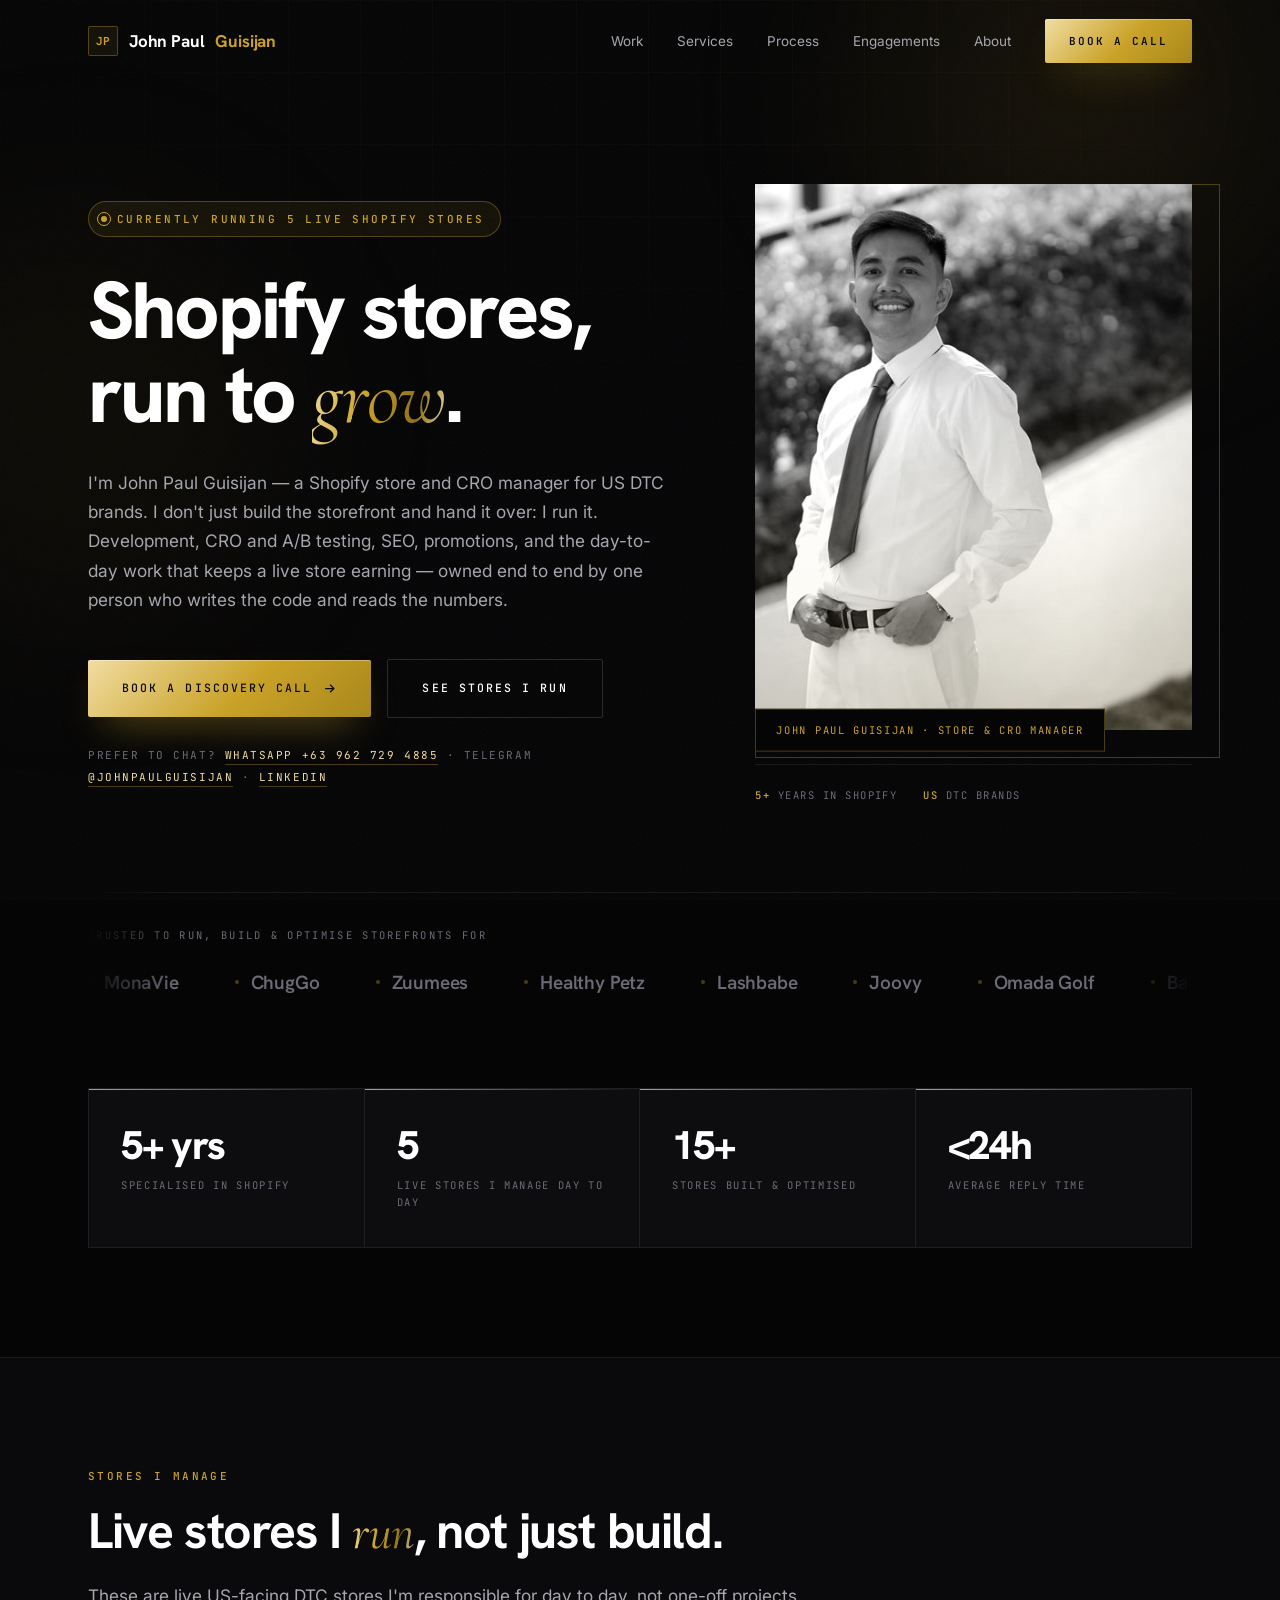
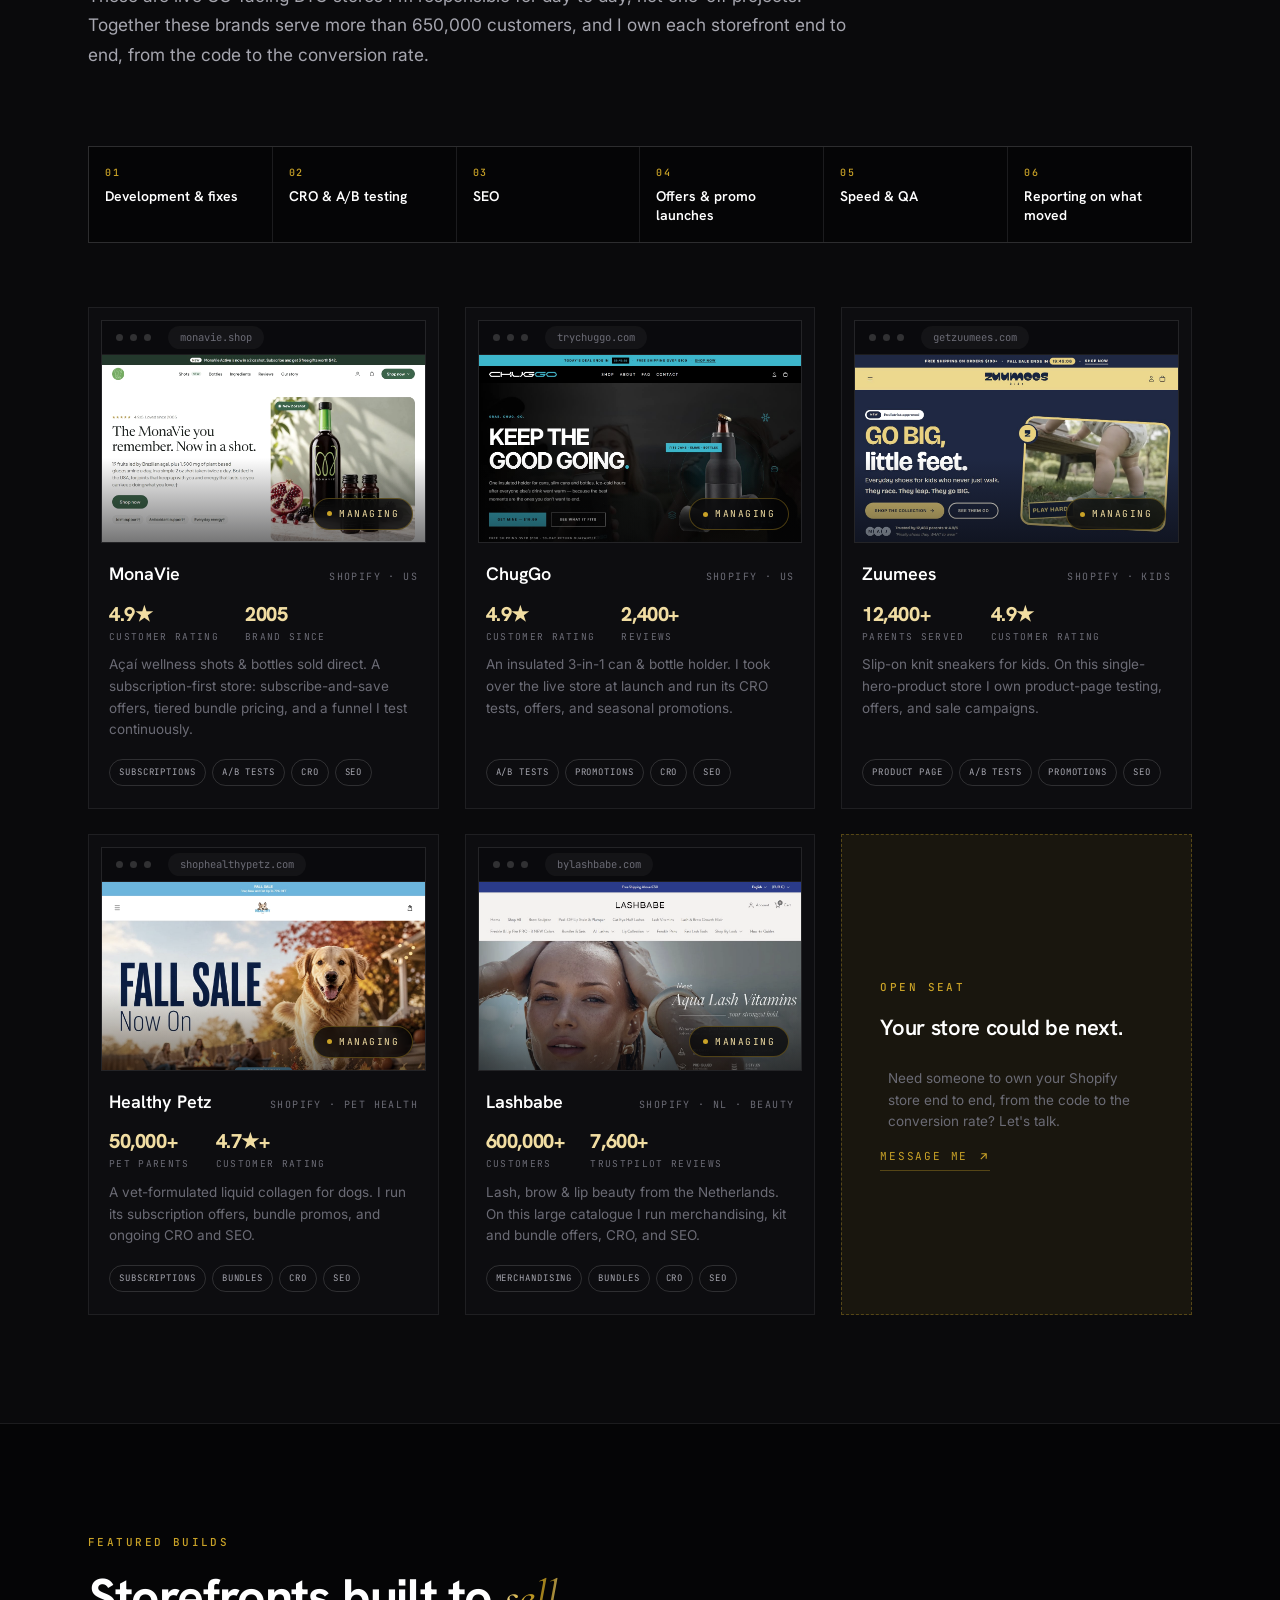
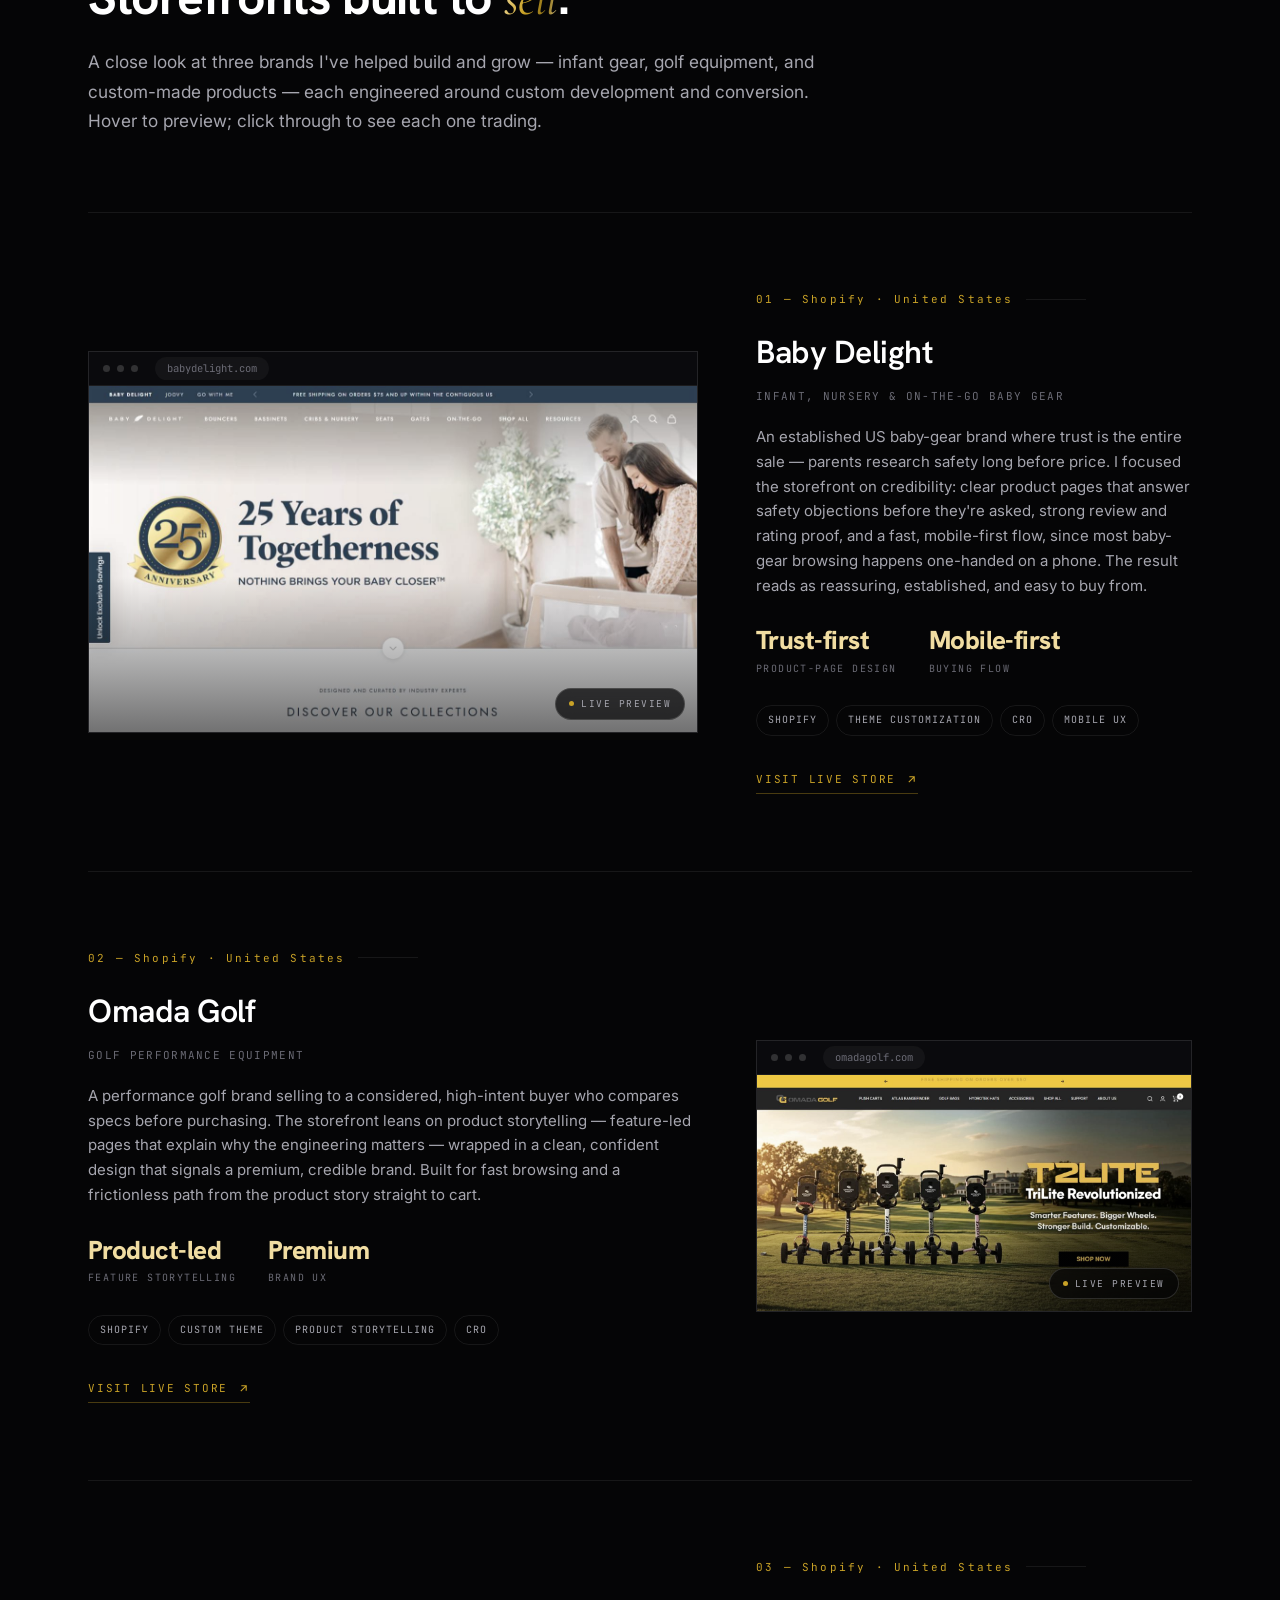
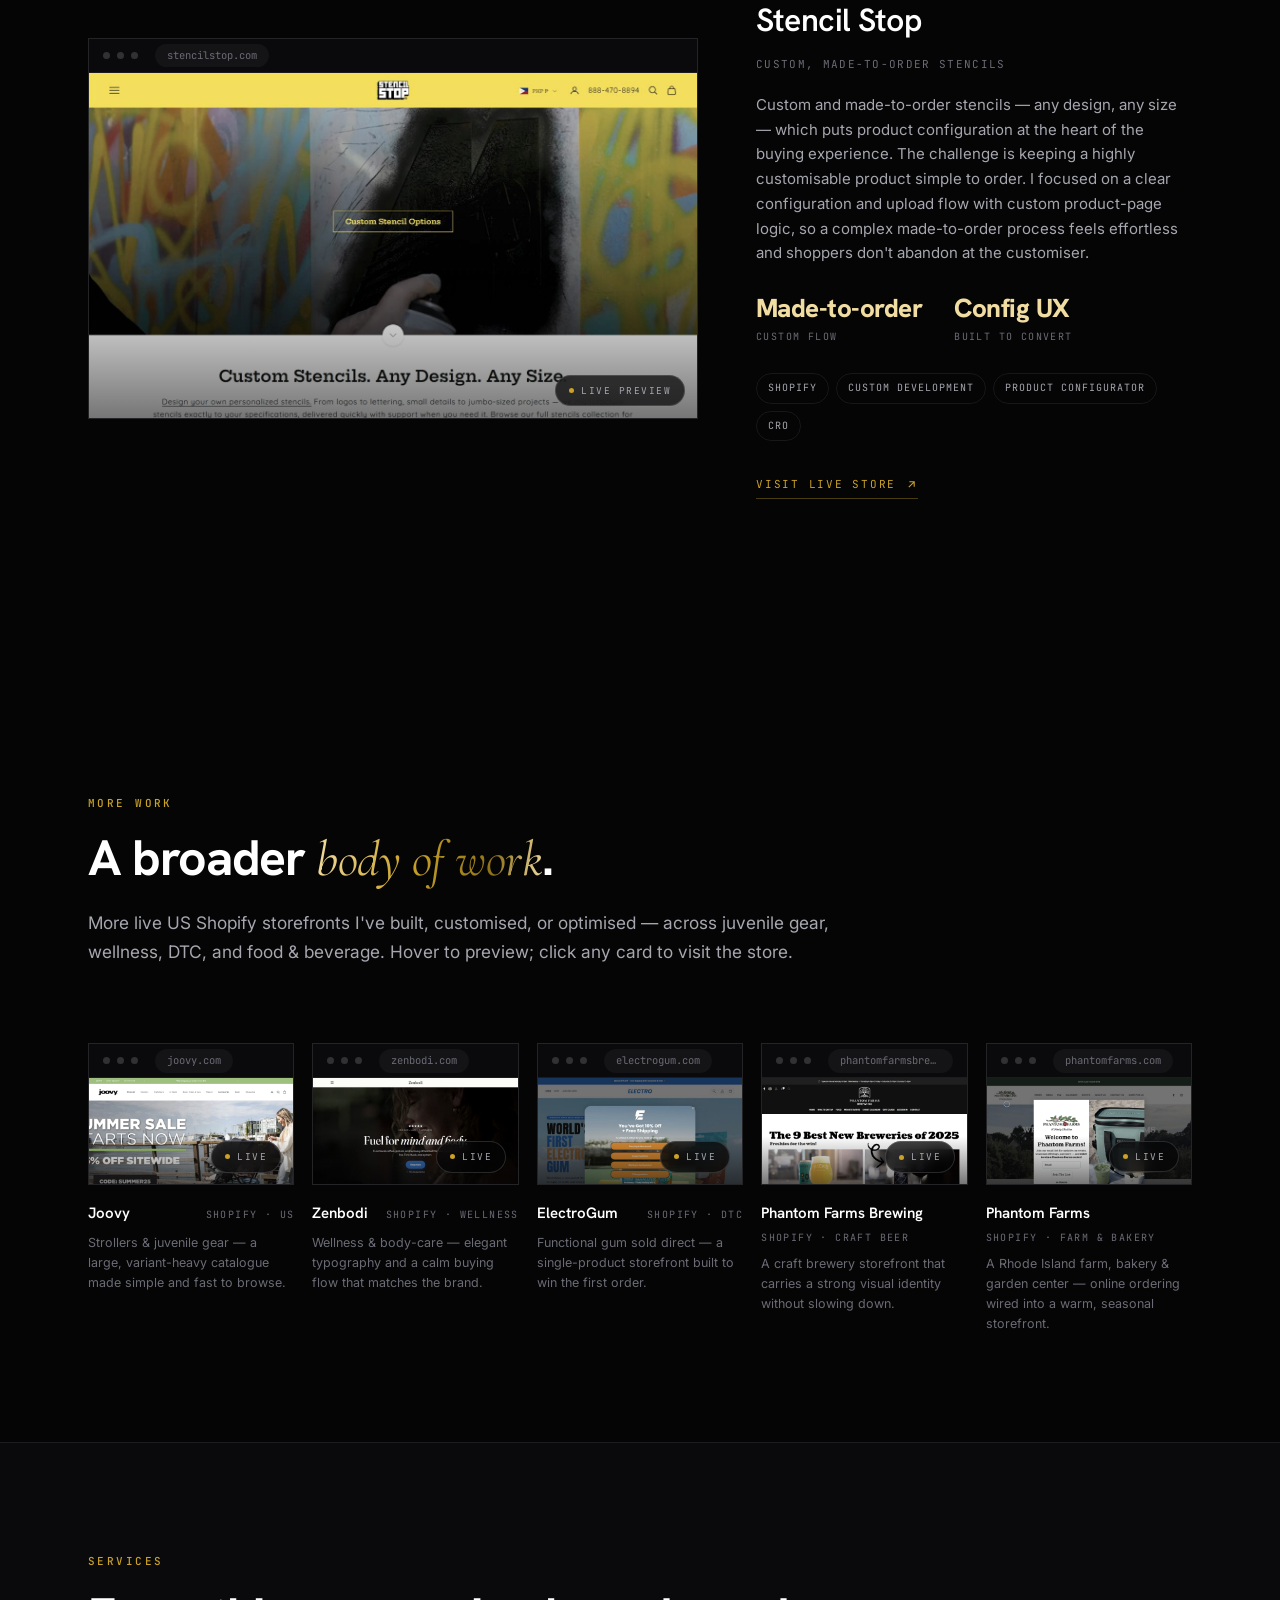
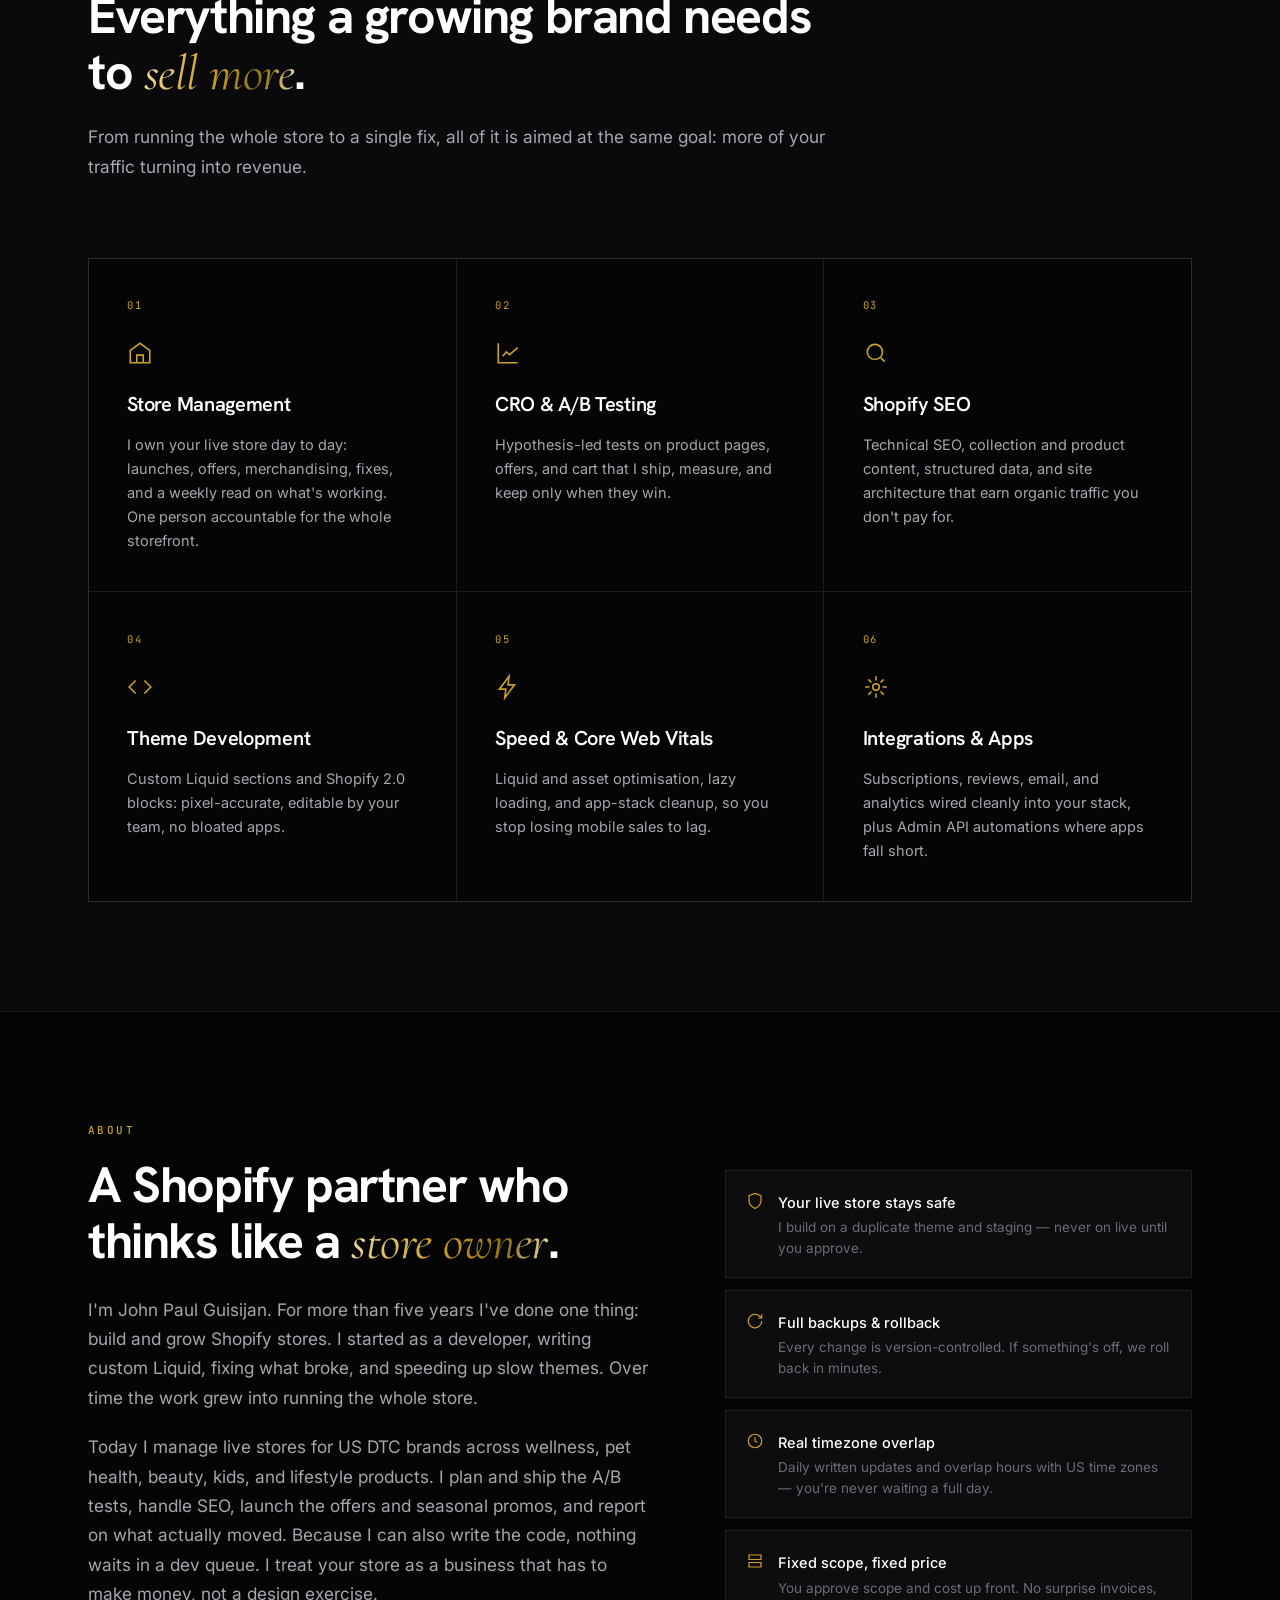
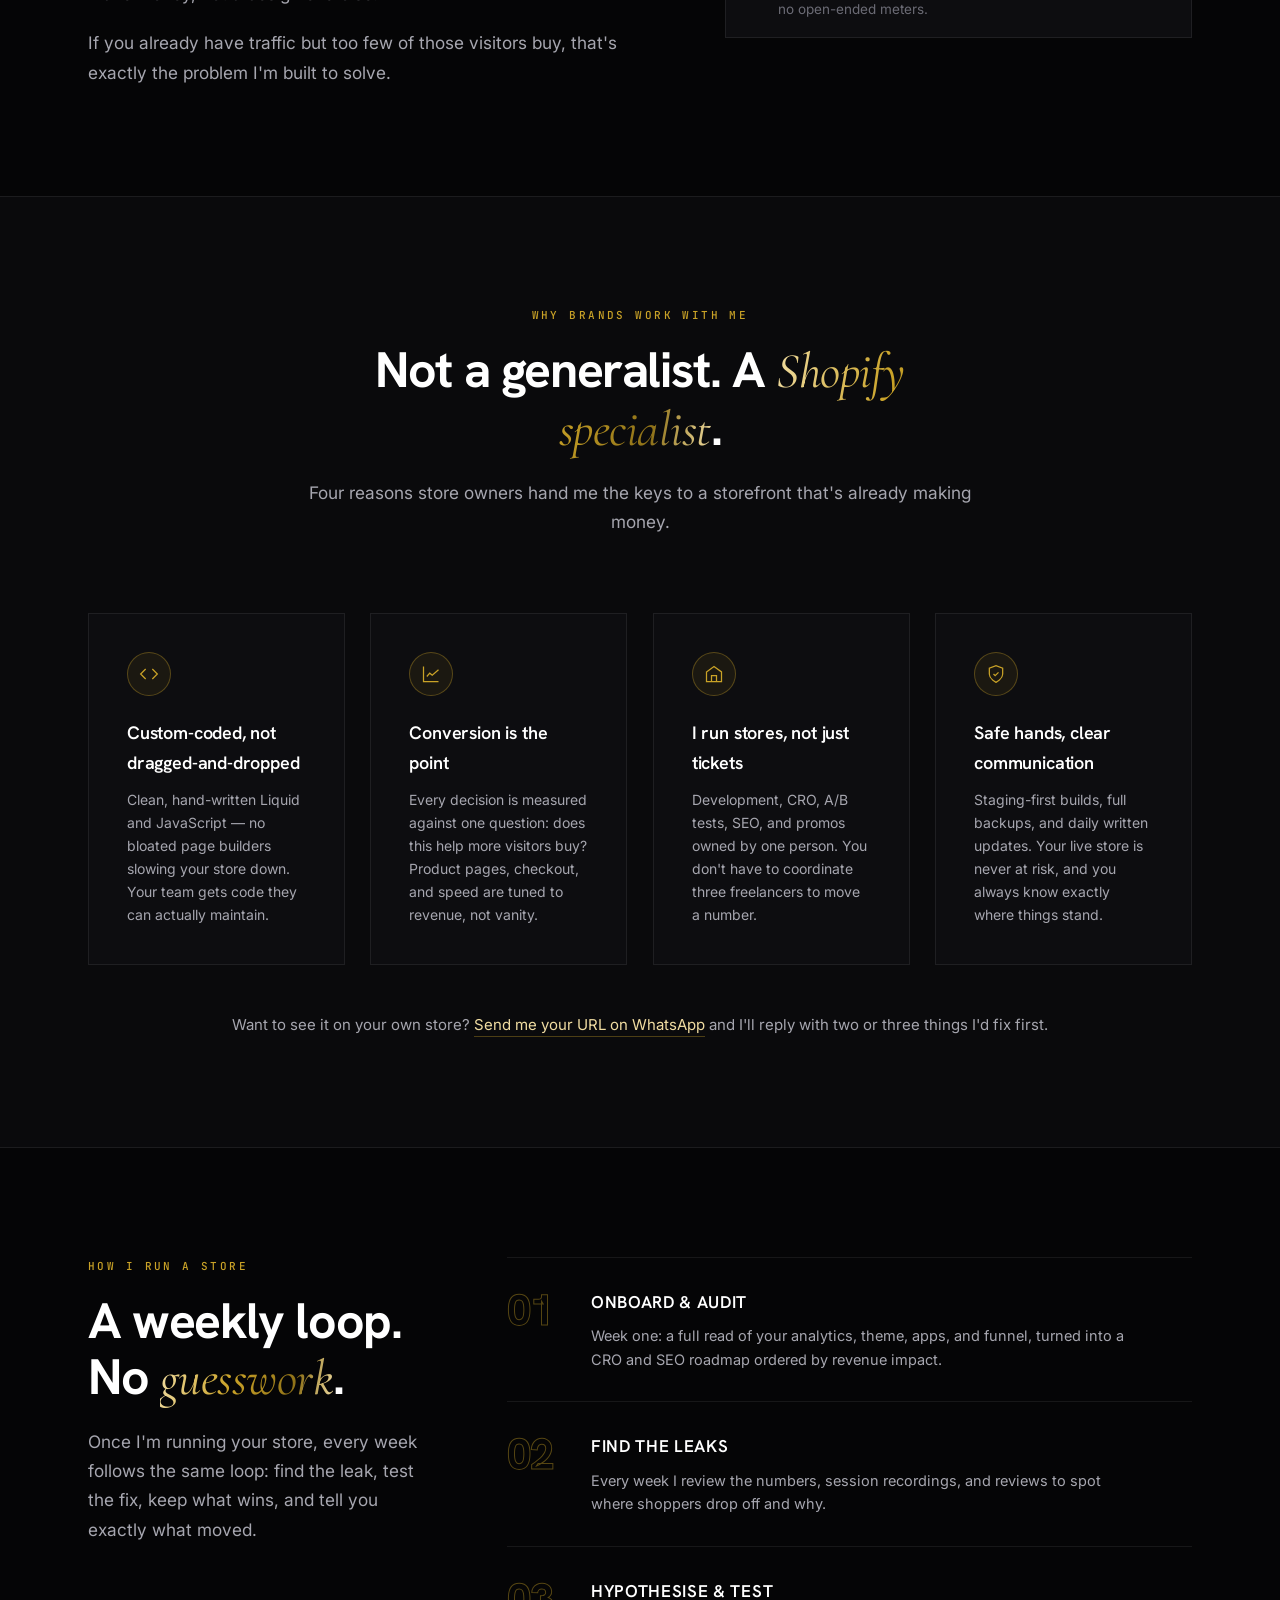
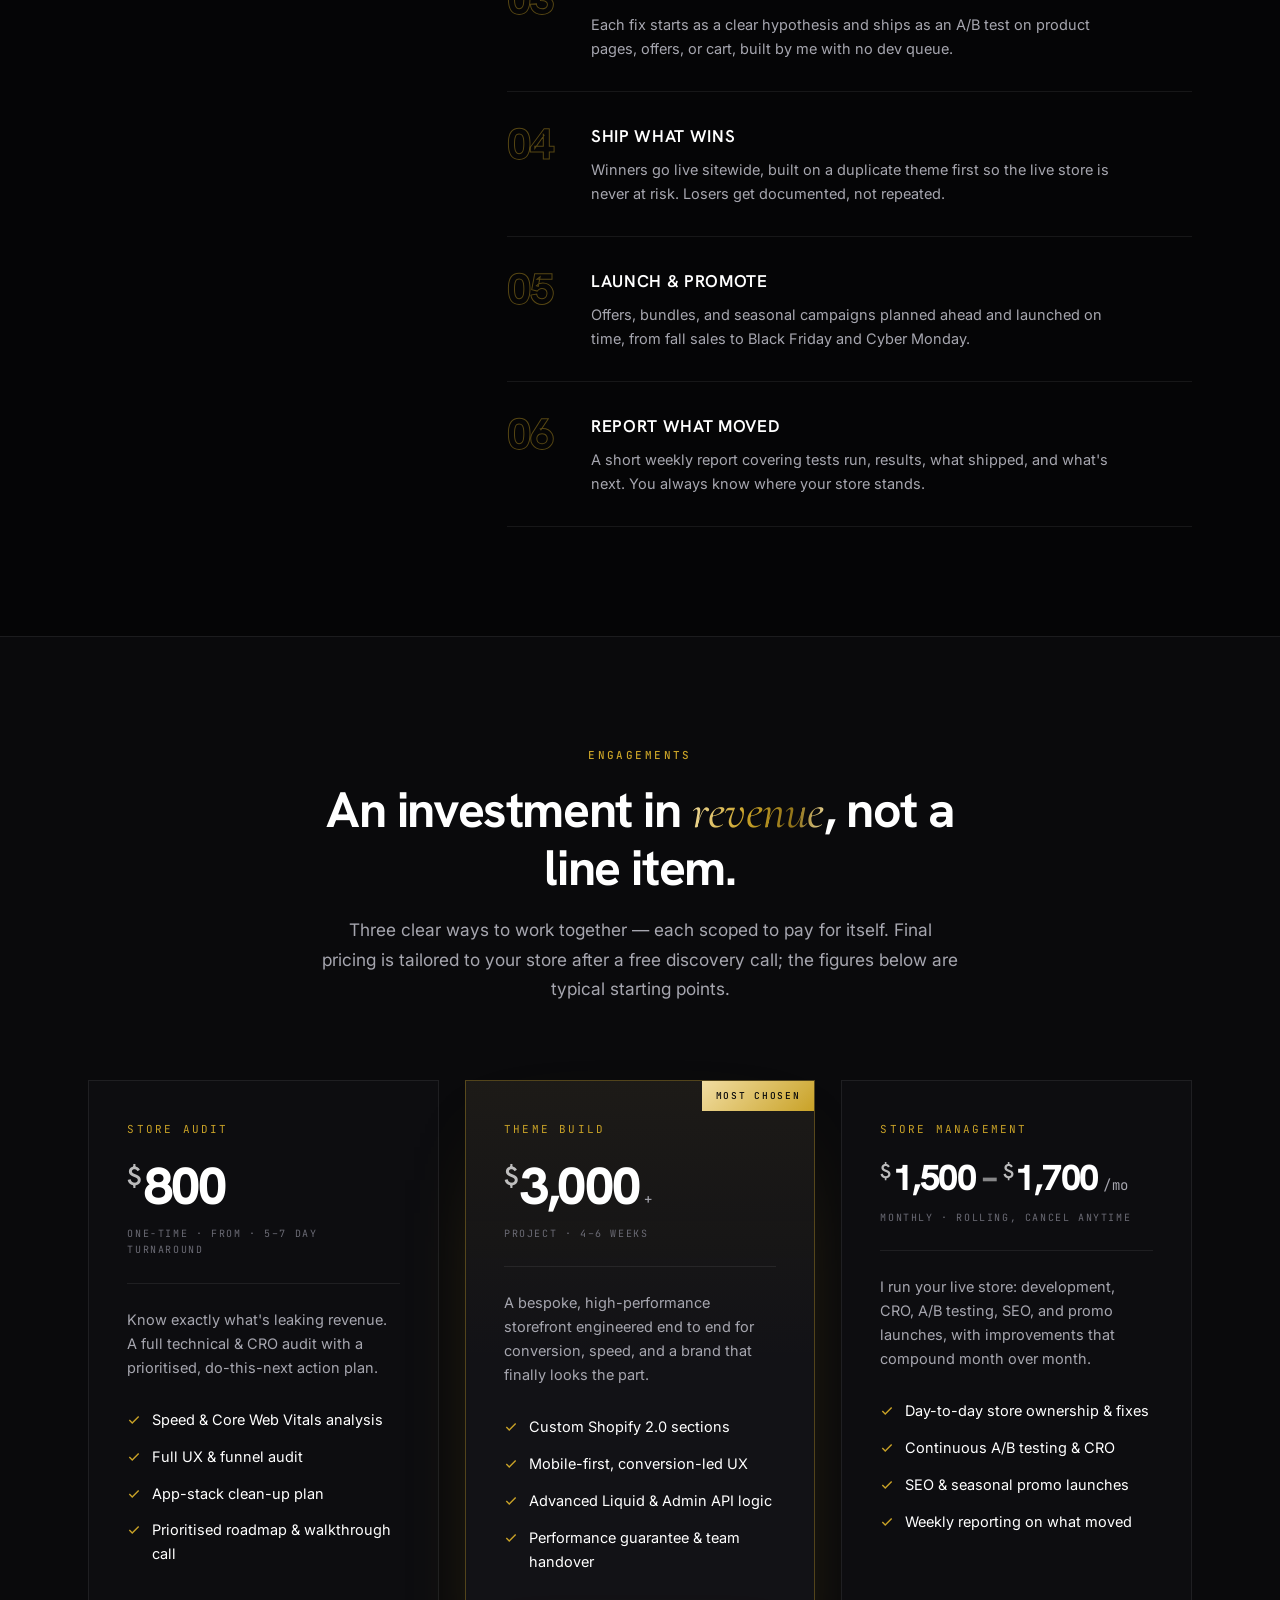
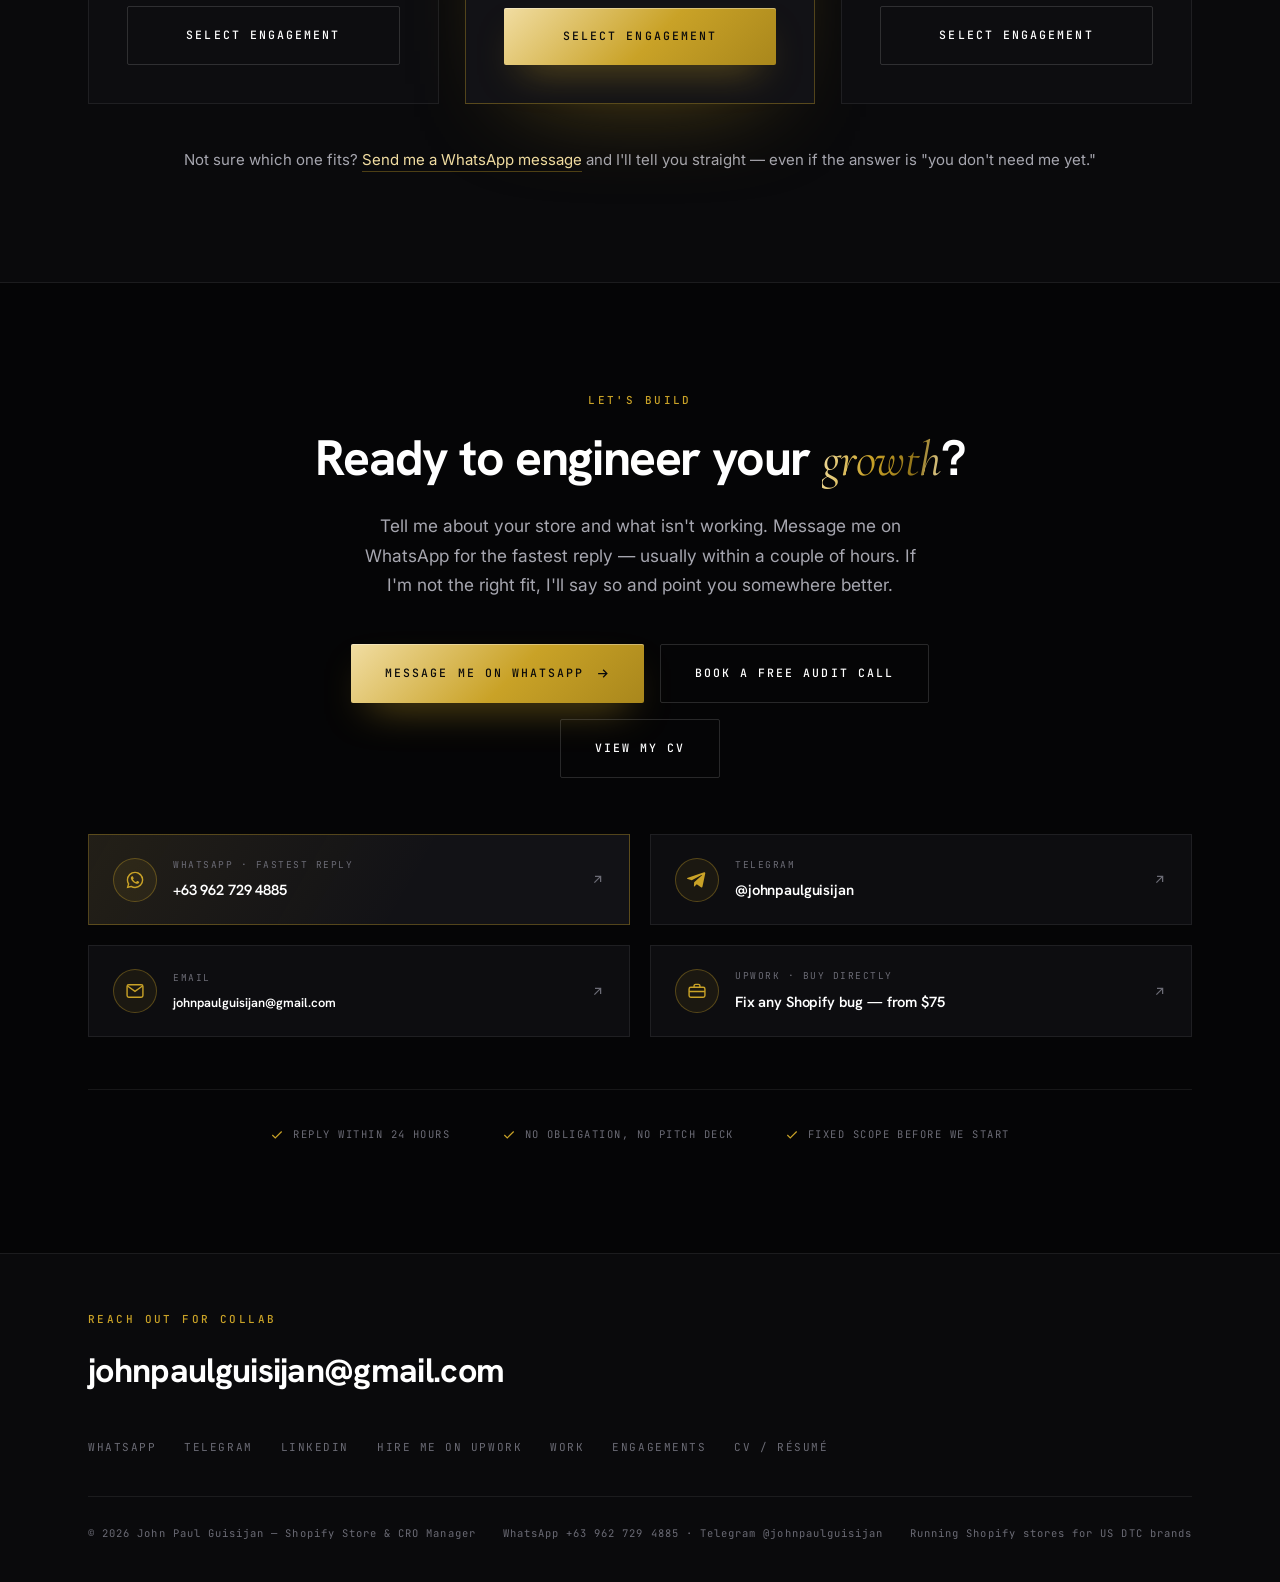
==== commit 4e33b073: "Add social preview, SEO, LinkedIn, and store-manager process - og-image.jpg (1200x630) with absolute" ====
--- a/index.html
+++ b/index.html
@@ -12,10 +12,42 @@
 <link rel="alternate icon" href="favicon.ico" sizes="any">
 <link rel="apple-touch-icon" href="apple-touch-icon.png">
 
-<meta property="og:type" content="website">
+<link rel="canonical" href="https://johnpaulguisijan-png.github.io/">
+<meta name="author" content="John Paul Guisijan">
+<meta name="robots" content="index, follow">
+
+<meta property="og:type" content="profile">
+<meta property="og:site_name" content="John Paul Guisijan">
+<meta property="og:url" content="https://johnpaulguisijan-png.github.io/">
 <meta property="og:title" content="John Paul Guisijan — Shopify Store &amp; CRO Manager">
 <meta property="og:description" content="I run Shopify stores for US DTC brands end to end — development, CRO, A/B testing, SEO, and growth.">
-<meta property="og:image" content="johnpaul.jpg">
+<meta property="og:image" content="https://johnpaulguisijan-png.github.io/og-image.jpg">
+<meta property="og:image:width" content="1200">
+<meta property="og:image:height" content="630">
+<meta property="og:image:alt" content="John Paul Guisijan, Shopify Store &amp; CRO Manager">
+<meta name="twitter:card" content="summary_large_image">
+<meta name="twitter:title" content="John Paul Guisijan — Shopify Store &amp; CRO Manager">
+<meta name="twitter:description" content="I run Shopify stores for US DTC brands end to end — development, CRO, A/B testing, SEO, and growth.">
+<meta name="twitter:image" content="https://johnpaulguisijan-png.github.io/og-image.jpg">
+
+<script type="application/ld+json">
+{
+  "@context": "https://schema.org",
+  "@type": "Person",
+  "name": "John Paul Guisijan",
+  "jobTitle": "Shopify Store & CRO Manager",
+  "description": "Shopify store and CRO manager running live DTC stores end to end: CRO, A/B testing, SEO, and theme development.",
+  "url": "https://johnpaulguisijan-png.github.io/",
+  "image": "https://johnpaulguisijan-png.github.io/johnpaul.jpg",
+  "email": "mailto:johnpaulguisijan@gmail.com",
+  "address": { "@type": "PostalAddress", "addressCountry": "PH" },
+  "knowsAbout": ["Shopify", "Conversion Rate Optimization", "A/B Testing", "Shopify SEO", "Liquid", "Ecommerce Store Management"],
+  "sameAs": [
+    "https://linkedin.com/in/john-paul-guisijan-5855781b5",
+    "https://t.me/johnpaulguisijan"
+  ]
+}
+</script>
 
 <link rel="preconnect" href="https://fonts.googleapis.com">
 <link rel="preconnect" href="https://fonts.gstatic.com" crossorigin>
@@ -738,6 +770,7 @@
         <p class="hero__note rv">
           Prefer to chat? <a href="https://wa.me/639627294885" target="_blank" rel="noopener">WhatsApp +63 962 729 4885</a>
           · Telegram <a href="https://t.me/johnpaulguisijan" target="_blank" rel="noopener">@johnpaulguisijan</a>
+          · <a href="https://linkedin.com/in/john-paul-guisijan-5855781b5" target="_blank" rel="noopener">LinkedIn</a>
         </p>
       </div>
 
@@ -1322,18 +1355,18 @@
 <section id="process">
   <div class="wrap process">
     <aside class="process__aside rv">
-      <span class="eyebrow" style="display:block;margin-bottom:18px">The blueprint</span>
-      <h2 class="sect" style="margin-bottom:20px">Six steps.<br>No <span class="serif gold-text">surprises</span>.</h2>
-      <p class="lead">A rigorous process built for precision and predictability — you always know exactly where the project stands.</p>
+      <span class="eyebrow" style="display:block;margin-bottom:18px">How I run a store</span>
+      <h2 class="sect" style="margin-bottom:20px">A weekly loop.<br>No <span class="serif gold-text">guesswork</span>.</h2>
+      <p class="lead">Once I'm running your store, every week follows the same loop: find the leak, test the fix, keep what wins, and tell you exactly what moved.</p>
     </aside>
 
     <div class="steps">
-      <div class="step rv"><div class="step__n">01</div><div><h3>Discovery</h3><p>Deep dive into your analytics, tech stack, and business goals to find the fastest paths to growth.</p></div></div>
-      <div class="step rv"><div class="step__n">02</div><div><h3>Audit &amp; Strategy</h3><p>A full technical and CRO audit, delivered as a prioritised roadmap — ordered by impact, not by effort.</p></div></div>
-      <div class="step rv"><div class="step__n">03</div><div><h3>Design &amp; Prototyping</h3><p>UI/UX design grounded in conversion principles and high-end brand aesthetics, reviewed before a line of code is written.</p></div></div>
-      <div class="step rv"><div class="step__n">04</div><div><h3>Development</h3><p>Clean, semantic Liquid and JavaScript, tested across real devices — built on staging, never on your live store.</p></div></div>
-      <div class="step rv"><div class="step__n">05</div><div><h3>Launch &amp; QA</h3><p>Zero-downtime deployment, a final performance pass, and a handover your team can actually maintain.</p></div></div>
-      <div class="step rv"><div class="step__n">06</div><div><h3>Growth &amp; CRO</h3><p>Ongoing analysis and iterative testing — because launch is the starting line, not the finish.</p></div></div>
+      <div class="step rv"><div class="step__n">01</div><div><h3>Onboard &amp; Audit</h3><p>Week one: a full read of your analytics, theme, apps, and funnel, turned into a CRO and SEO roadmap ordered by revenue impact.</p></div></div>
+      <div class="step rv"><div class="step__n">02</div><div><h3>Find the Leaks</h3><p>Every week I review the numbers, session recordings, and reviews to spot where shoppers drop off and why.</p></div></div>
+      <div class="step rv"><div class="step__n">03</div><div><h3>Hypothesise &amp; Test</h3><p>Each fix starts as a clear hypothesis and ships as an A/B test on product pages, offers, or cart, built by me with no dev queue.</p></div></div>
+      <div class="step rv"><div class="step__n">04</div><div><h3>Ship What Wins</h3><p>Winners go live sitewide, built on a duplicate theme first so the live store is never at risk. Losers get documented, not repeated.</p></div></div>
+      <div class="step rv"><div class="step__n">05</div><div><h3>Launch &amp; Promote</h3><p>Offers, bundles, and seasonal campaigns planned ahead and launched on time, from fall sales to Black Friday and Cyber Monday.</p></div></div>
+      <div class="step rv"><div class="step__n">06</div><div><h3>Report What Moved</h3><p>A short weekly report covering tests run, results, what shipped, and what's next. You always know where your store stands.</p></div></div>
     </div>
   </div>
 </section>
@@ -1490,6 +1523,7 @@
       <div class="foot__links">
         <a href="https://wa.me/639627294885" target="_blank" rel="noopener">WhatsApp</a>
         <a href="https://t.me/johnpaulguisijan" target="_blank" rel="noopener">Telegram</a>
+        <a href="https://linkedin.com/in/john-paul-guisijan-5855781b5" target="_blank" rel="noopener">LinkedIn</a>
         <a href="https://www.upwork.com/services/product/development-it-any-shopify-theme-bug-liquid-error-or-layout-issue-fixed-in-24-hours-2101302125606758131" target="_blank" rel="noopener">Hire me on Upwork</a>
         <a href="#work">Work</a>
         <a href="#pricing">Engagements</a>
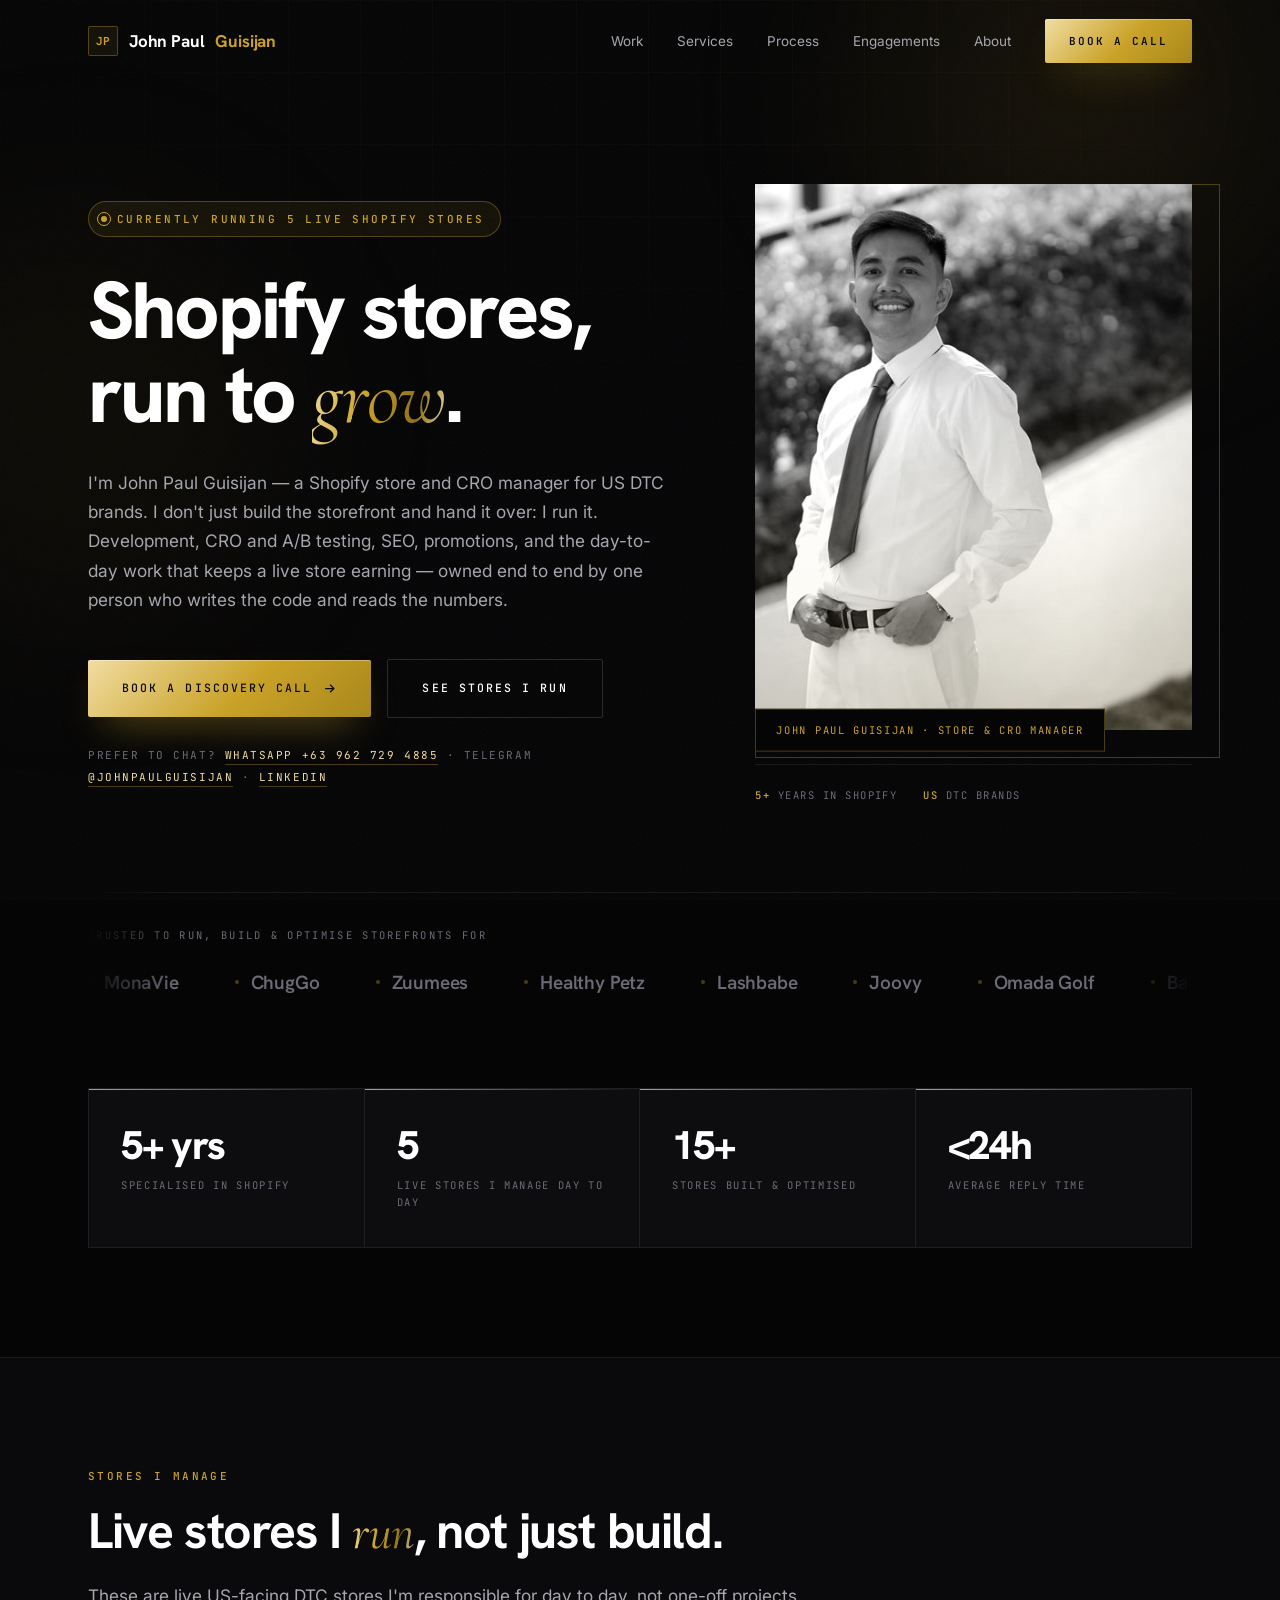
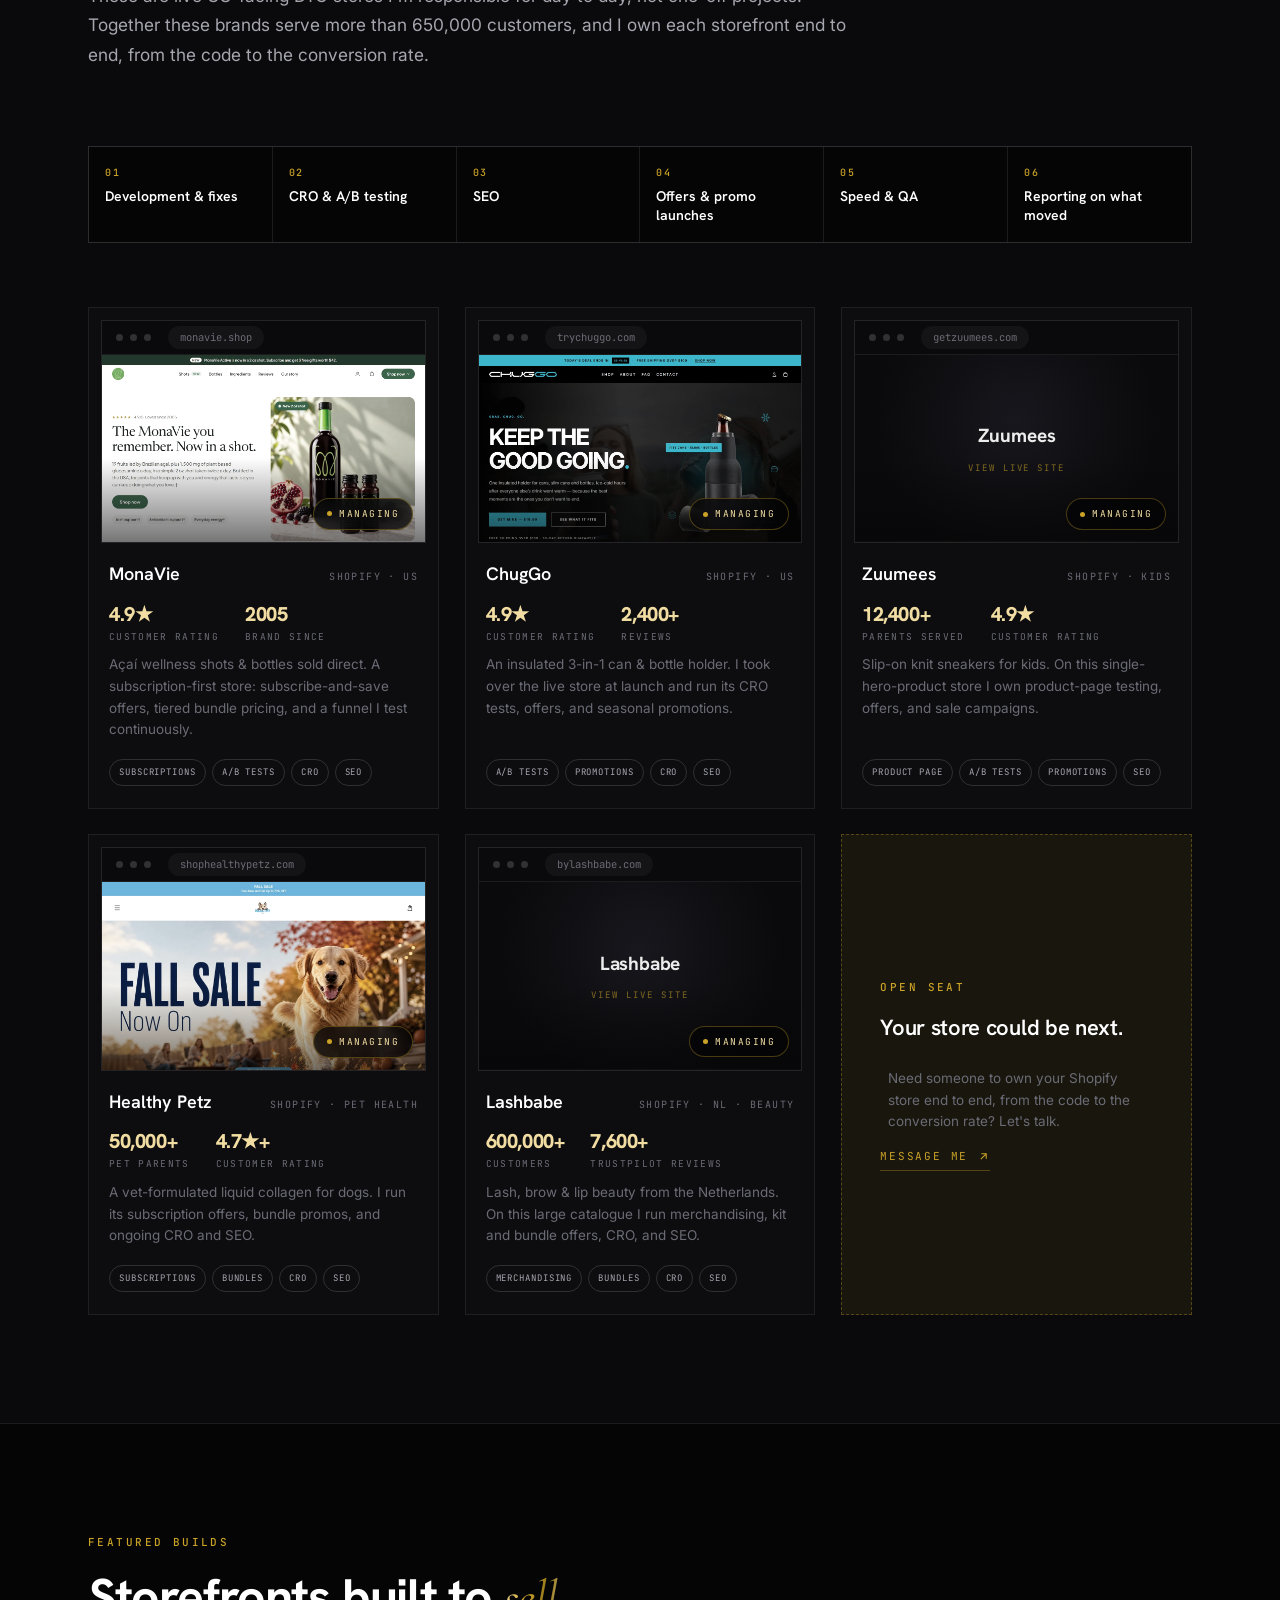
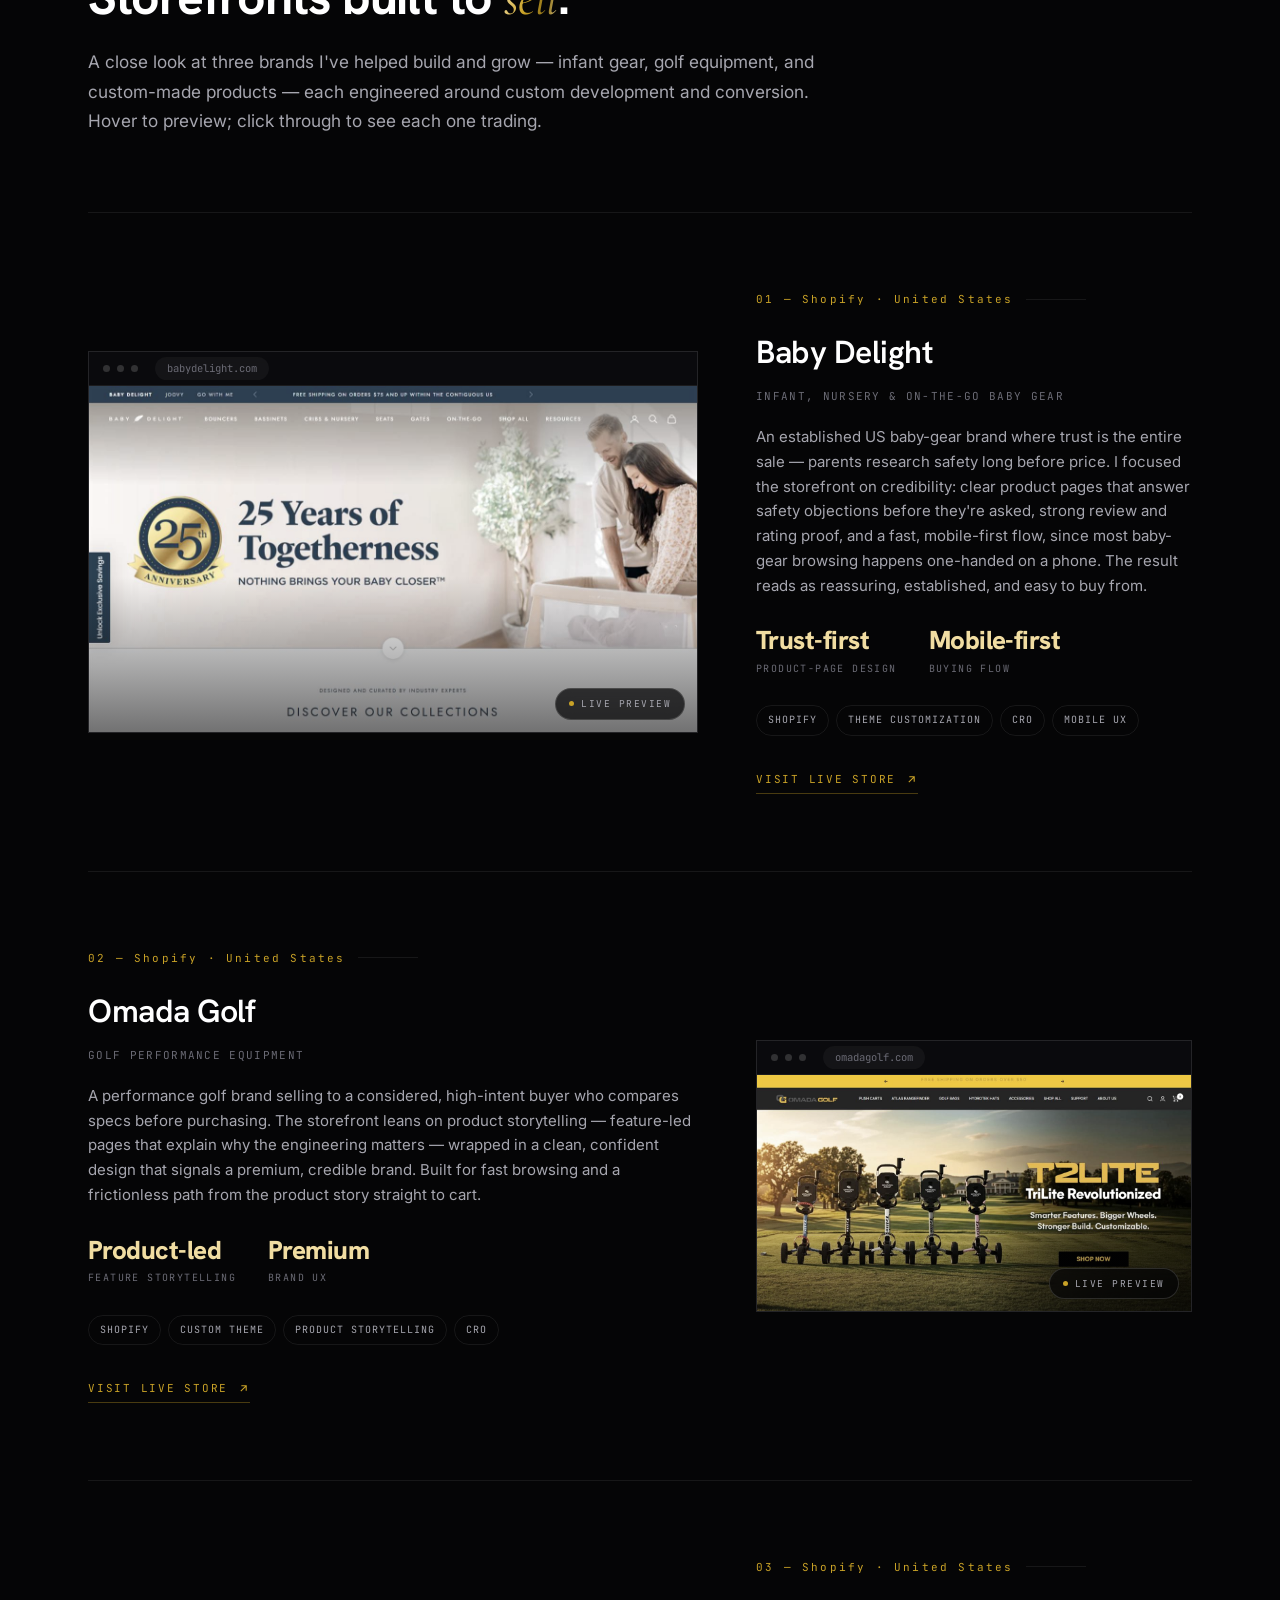
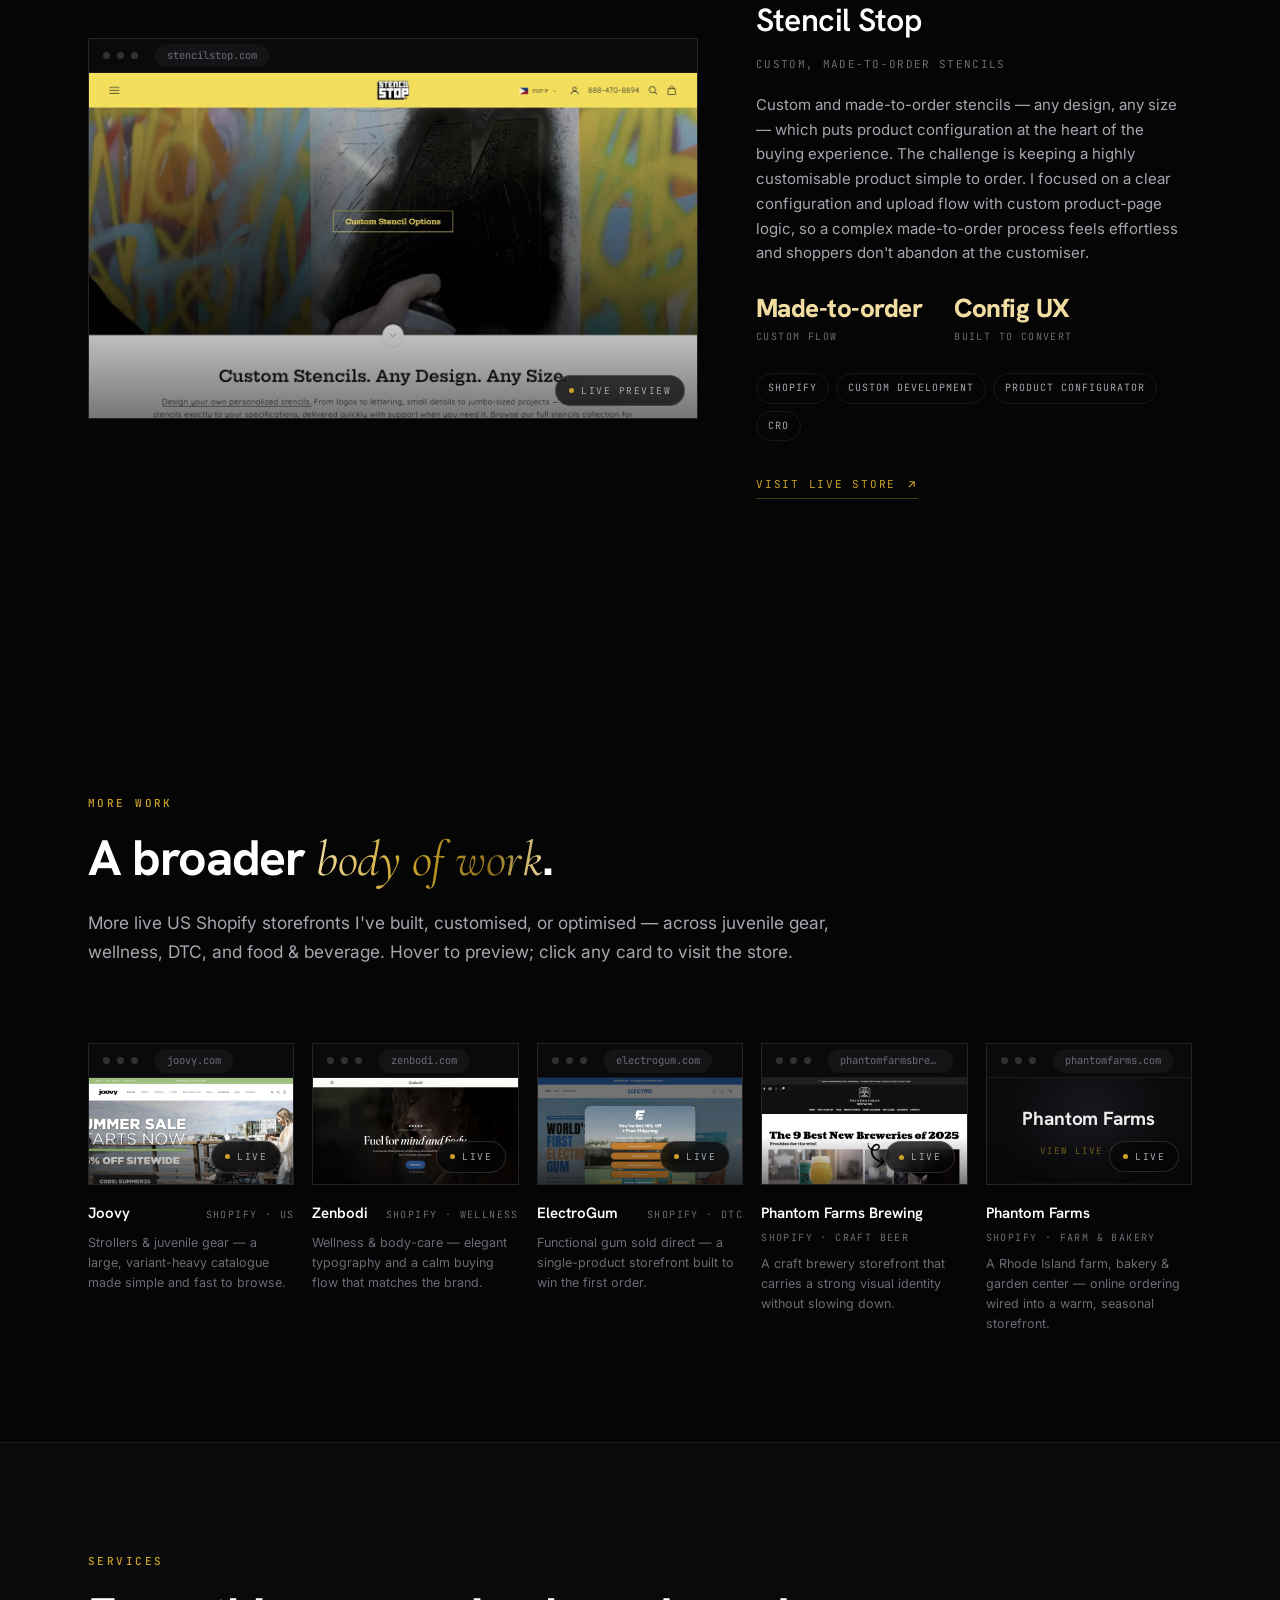
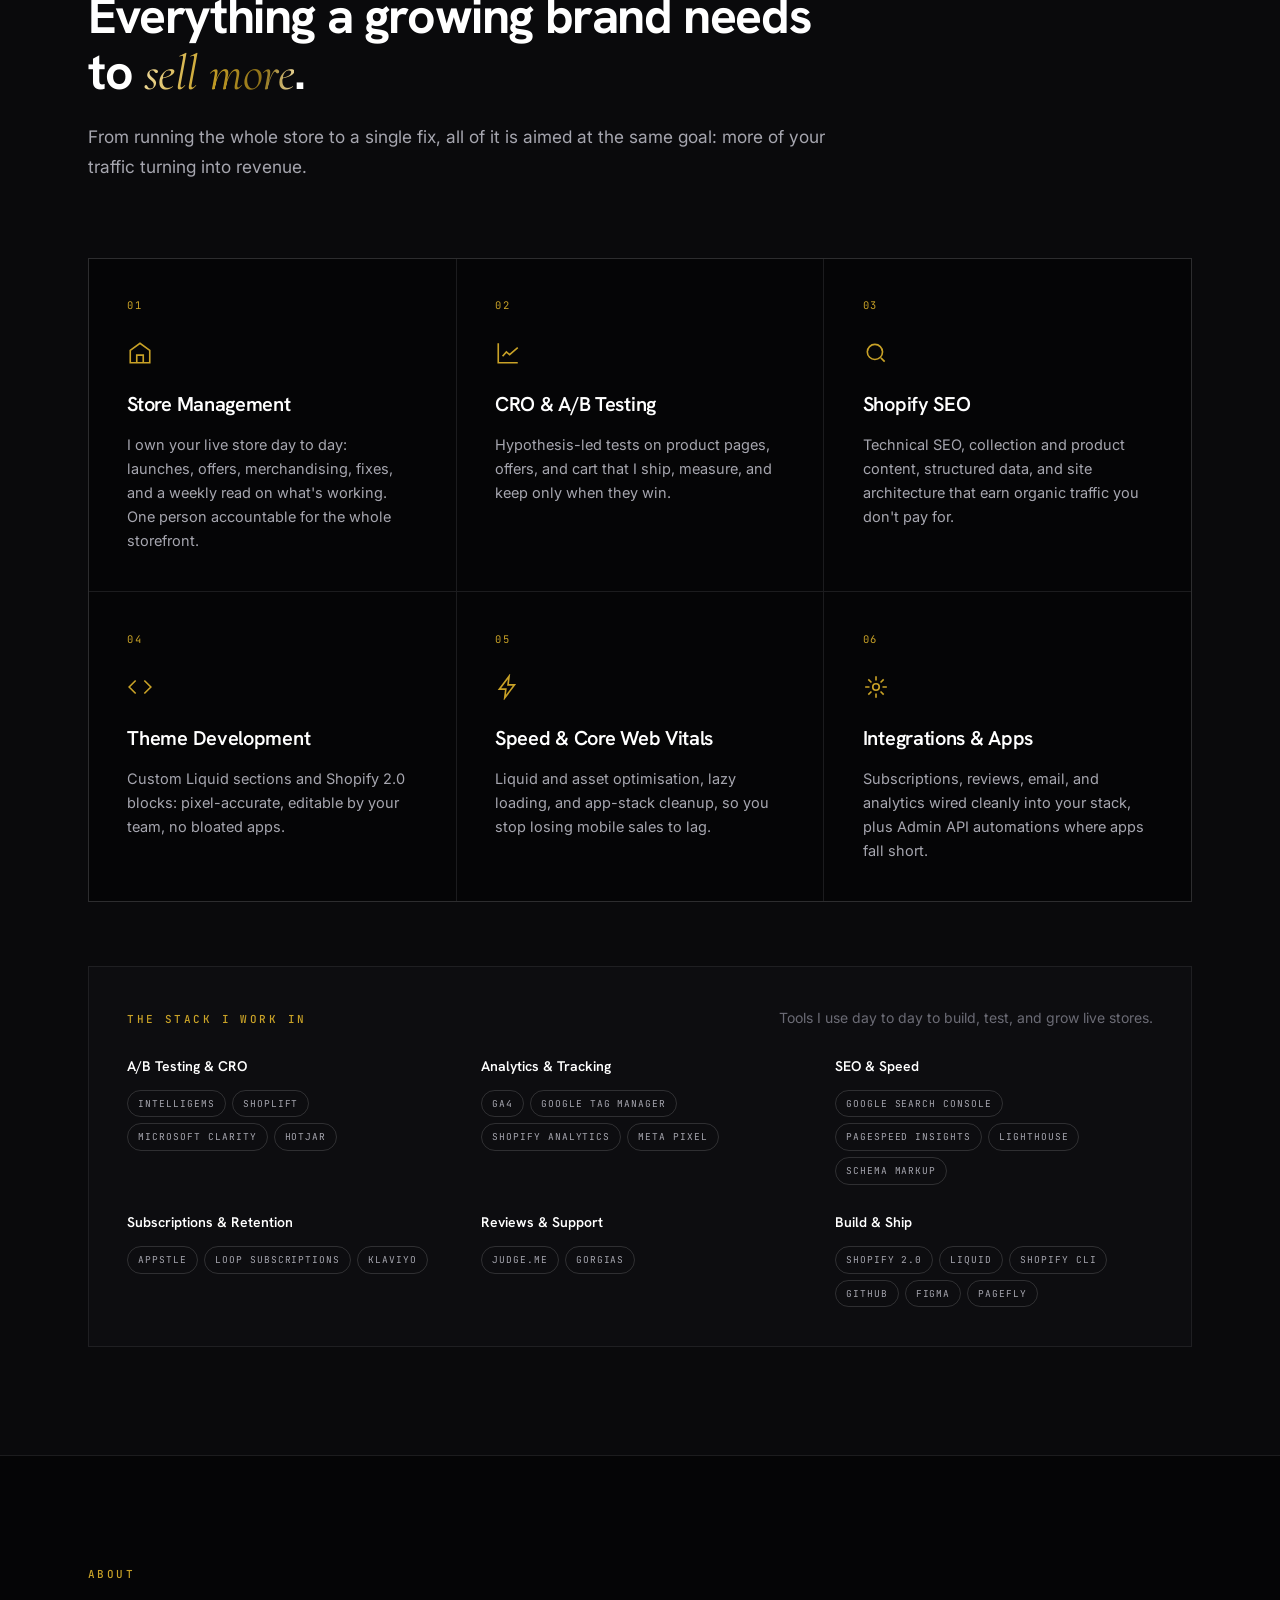
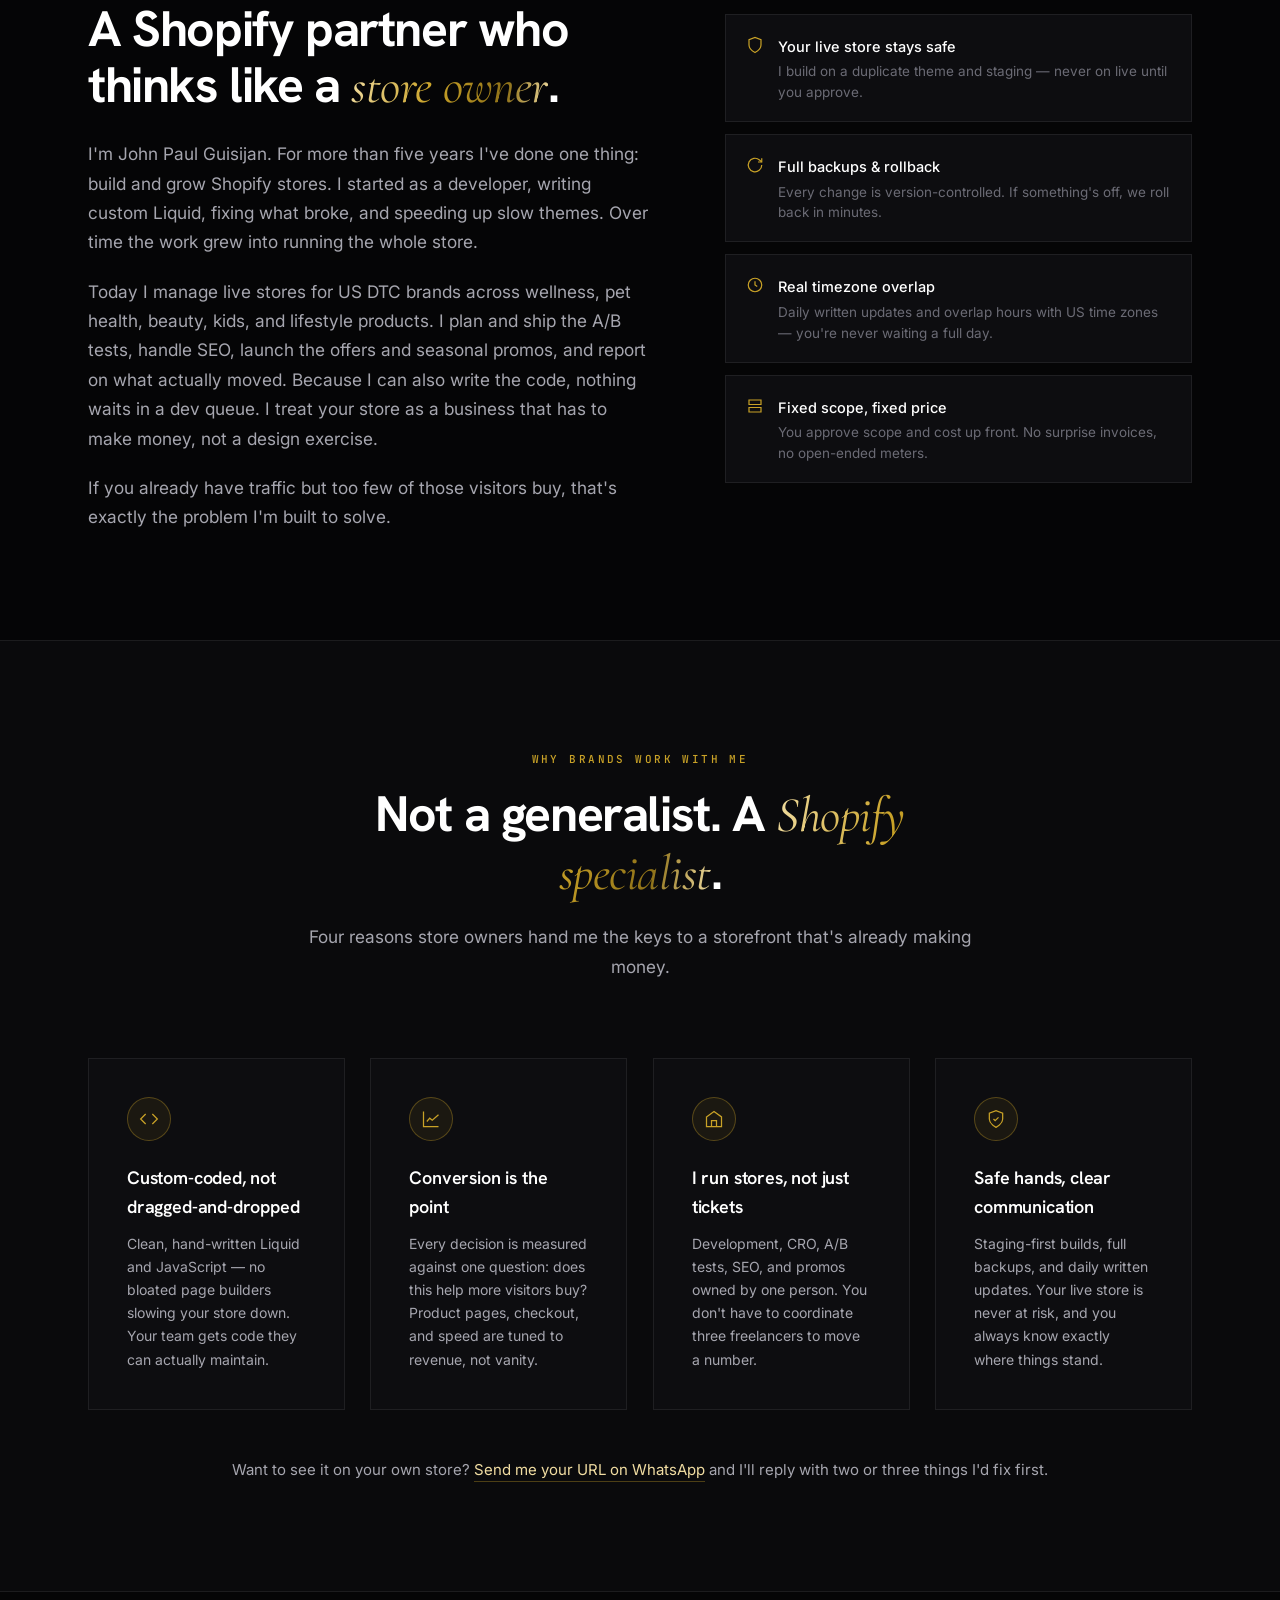
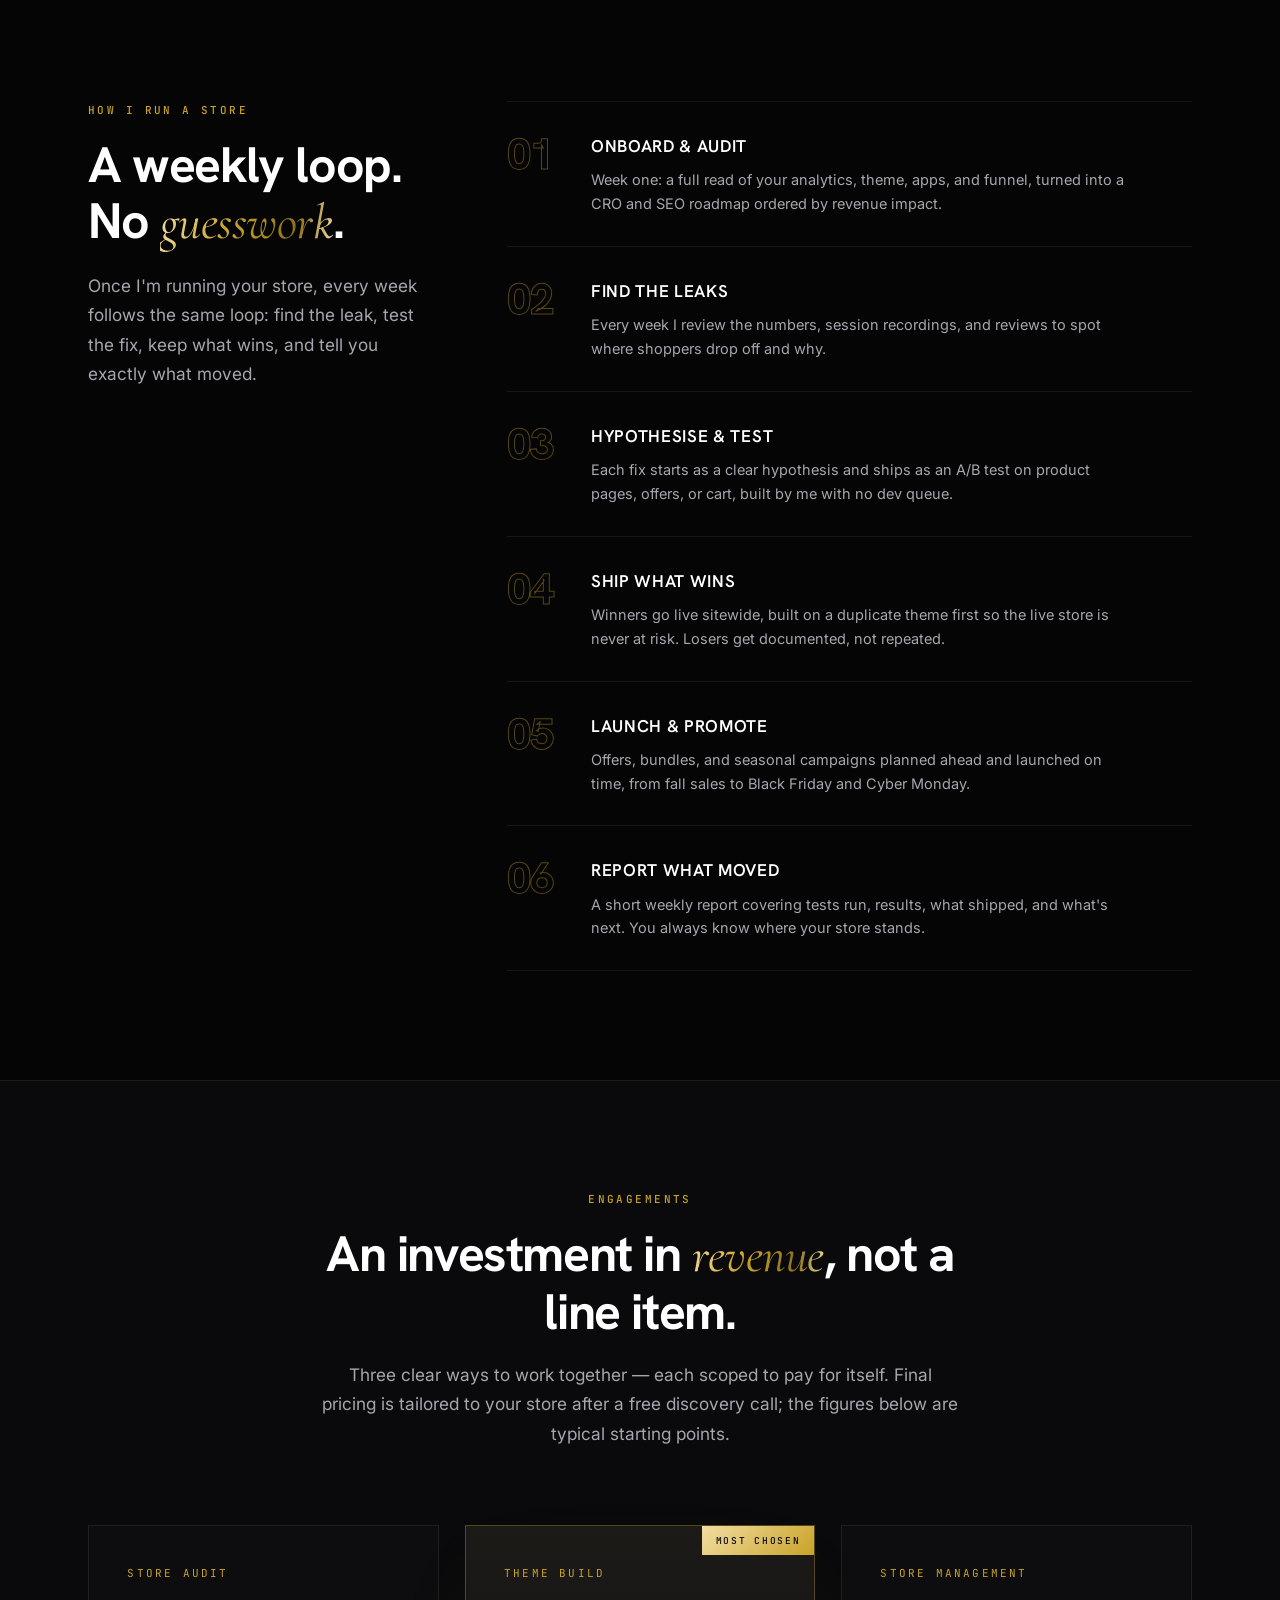
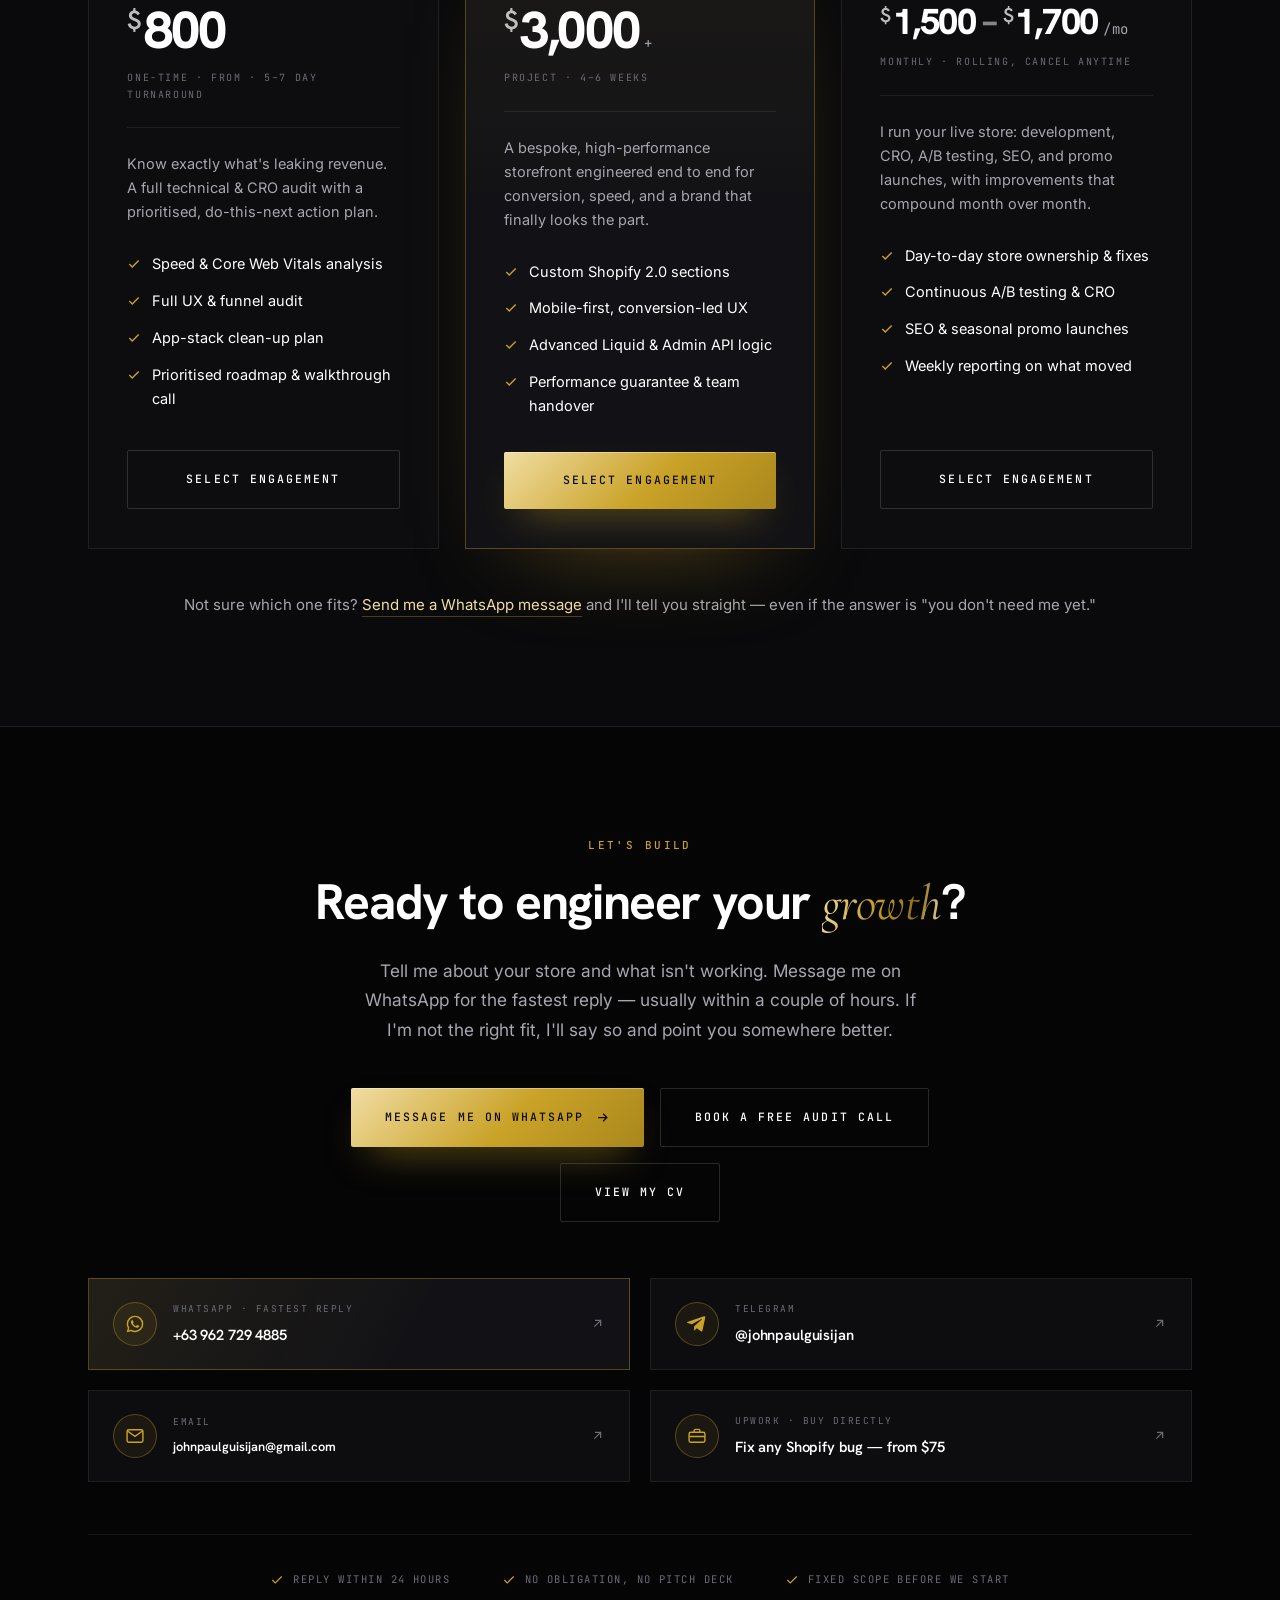
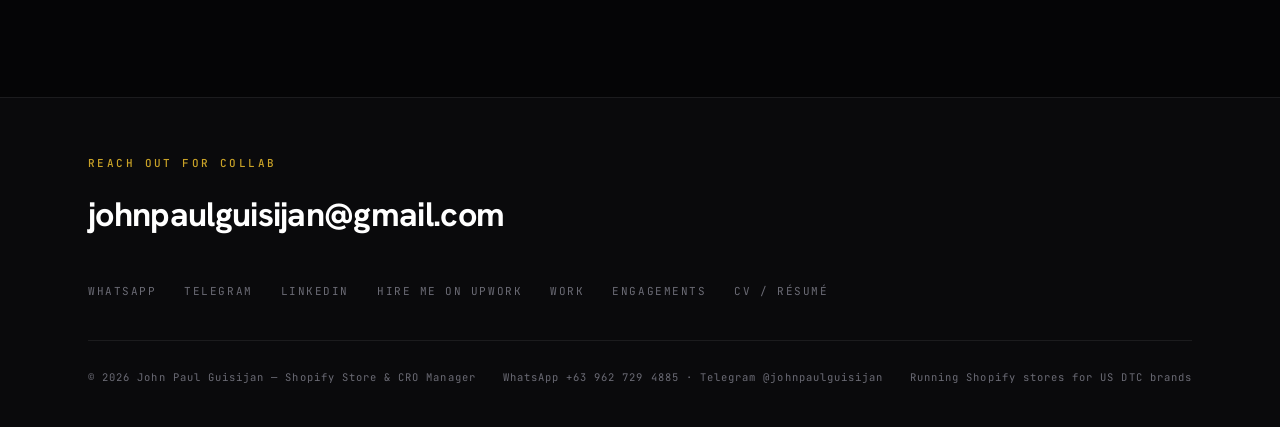
==== commit e72f7168: "Add hover video previews and tools section - 8-second scroll recordings for all 13 store cards (play" ====
--- a/index.html
+++ b/index.html
@@ -59,7 +59,7 @@
   ===========================================================================
   NOTES FOR JOHN PAUL
   ---------------------------------------------------------------------------
-  1. VIDEO PREVIEWS — every project card plays a screen recording on hover if one
+  1. VIDEO PREVIEWS — all 13 cards have recordings (added 2026-10-14). Every card plays a screen recording on hover if one
      exists. Drop .mp4 files at the repo ROOT using the same base name as the
      screenshot. Stores I manage (5): chuggo, zuumees, monavie, healthypetz, lashbabe.
      Featured (3): babydelight, omadagolf, stencilstop.
@@ -350,6 +350,15 @@
 .svc:hover .svc__ico{transform:translateY(-3px) scale(1.08)}
 .svc h3{font-size:20px;margin-bottom:12px}
 .svc p{font-size:14.5px;color:var(--ink-2)}
+.tools{margin-top:clamp(40px,5vw,64px);border:1px solid var(--line);background:var(--panel);padding:clamp(24px,3vw,40px)}
+.tools__head{display:flex;justify-content:space-between;align-items:baseline;gap:20px;flex-wrap:wrap;margin-bottom:26px}
+.tools__head p{font-size:14px;color:var(--ink-3)}
+.tools__grid{display:grid;grid-template-columns:repeat(3,1fr);gap:26px 36px}
+.tools__grp h4{font-family:var(--f-display);font-weight:600;font-size:14px;margin-bottom:12px;color:var(--ink)}
+.tools__grp .stack{margin-bottom:0;gap:6px}
+.tools .chip{font-size:9.5px;padding:5px 10px;border-color:var(--line-2)}
+@media(max-width:900px){.tools__grid{grid-template-columns:repeat(2,1fr)}}
+@media(max-width:560px){.tools__grid{grid-template-columns:1fr}}
 
 /* ============================ Work ============================ */
 .case{display:grid;grid-template-columns:7fr 5fr;gap:clamp(32px,4.5vw,72px);align-items:center;
@@ -1237,6 +1246,21 @@
         <p>Subscriptions, reviews, email, and analytics wired cleanly into your stack, plus Admin API automations where apps fall short.</p>
       </article>
     </div>
+
+    <div class="tools rv">
+      <div class="tools__head">
+        <span class="eyebrow">The stack I work in</span>
+        <p>Tools I use day to day to build, test, and grow live stores.</p>
+      </div>
+      <div class="tools__grid">
+        <div class="tools__grp"><h4>A/B Testing &amp; CRO</h4><div class="stack"><span class="chip">Intelligems</span><span class="chip">Shoplift</span><span class="chip">Microsoft Clarity</span><span class="chip">Hotjar</span></div></div>
+        <div class="tools__grp"><h4>Analytics &amp; Tracking</h4><div class="stack"><span class="chip">GA4</span><span class="chip">Google Tag Manager</span><span class="chip">Shopify Analytics</span><span class="chip">Meta Pixel</span></div></div>
+        <div class="tools__grp"><h4>SEO &amp; Speed</h4><div class="stack"><span class="chip">Google Search Console</span><span class="chip">PageSpeed Insights</span><span class="chip">Lighthouse</span><span class="chip">Schema markup</span></div></div>
+        <div class="tools__grp"><h4>Subscriptions &amp; Retention</h4><div class="stack"><span class="chip">Appstle</span><span class="chip">Loop Subscriptions</span><span class="chip">Klaviyo</span></div></div>
+        <div class="tools__grp"><h4>Reviews &amp; Support</h4><div class="stack"><span class="chip">Judge.me</span><span class="chip">Gorgias</span></div></div>
+        <div class="tools__grp"><h4>Build &amp; Ship</h4><div class="stack"><span class="chip">Shopify 2.0</span><span class="chip">Liquid</span><span class="chip">Shopify CLI</span><span class="chip">GitHub</span><span class="chip">Figma</span><span class="chip">PageFly</span></div></div>
+      </div>
+    </div>
   </div>
 </section>
 
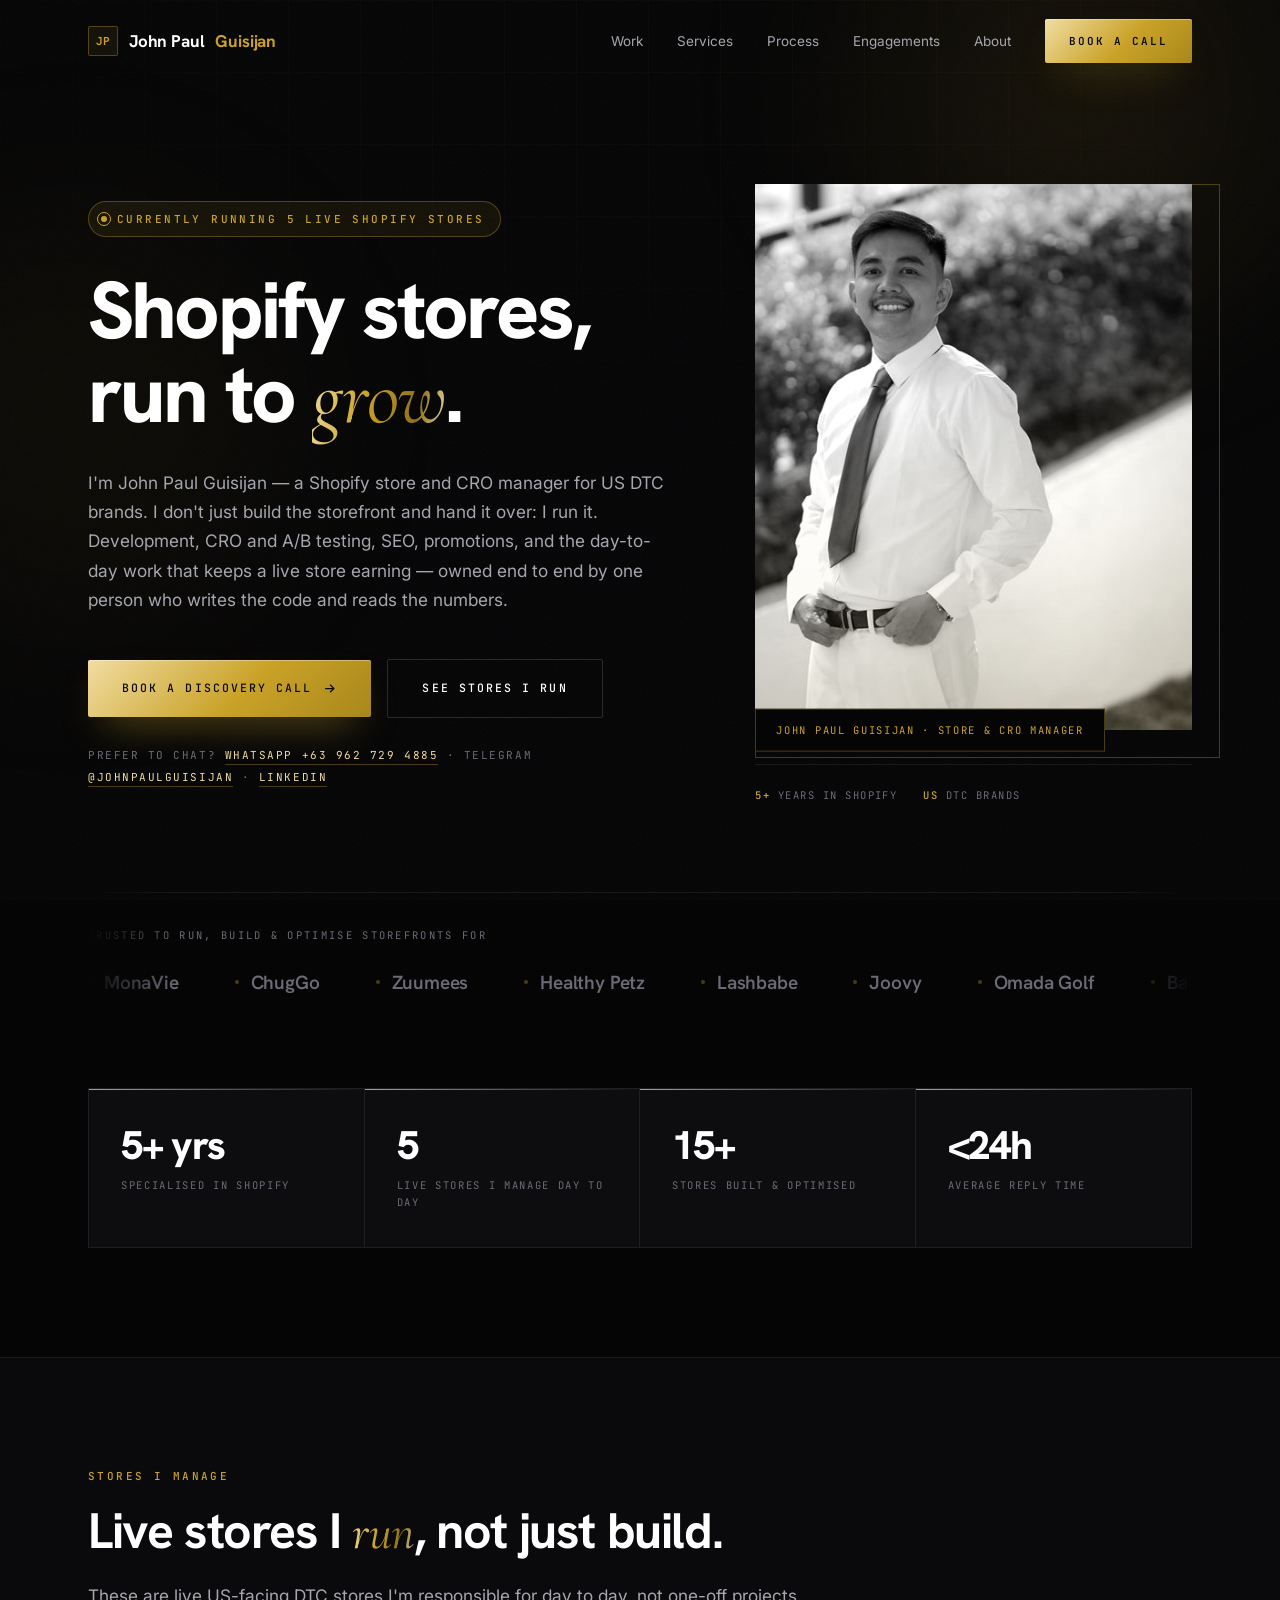
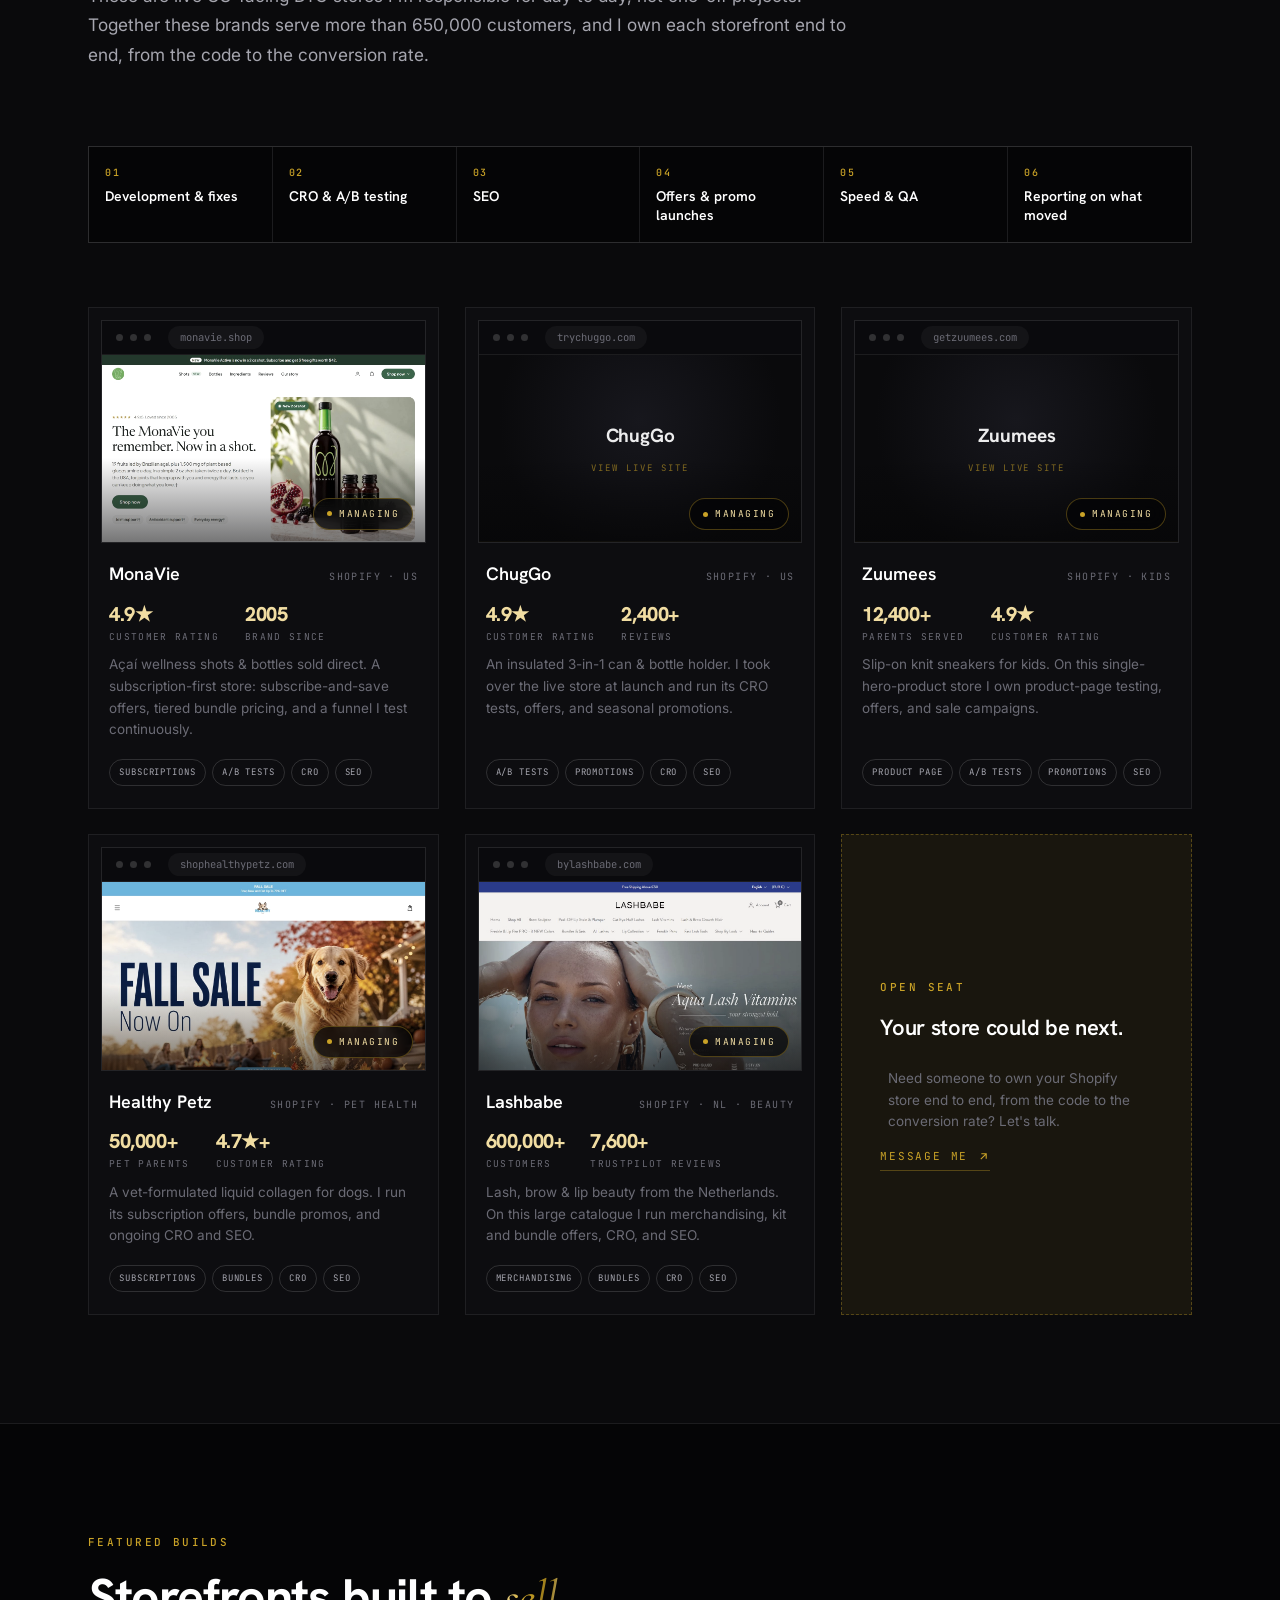
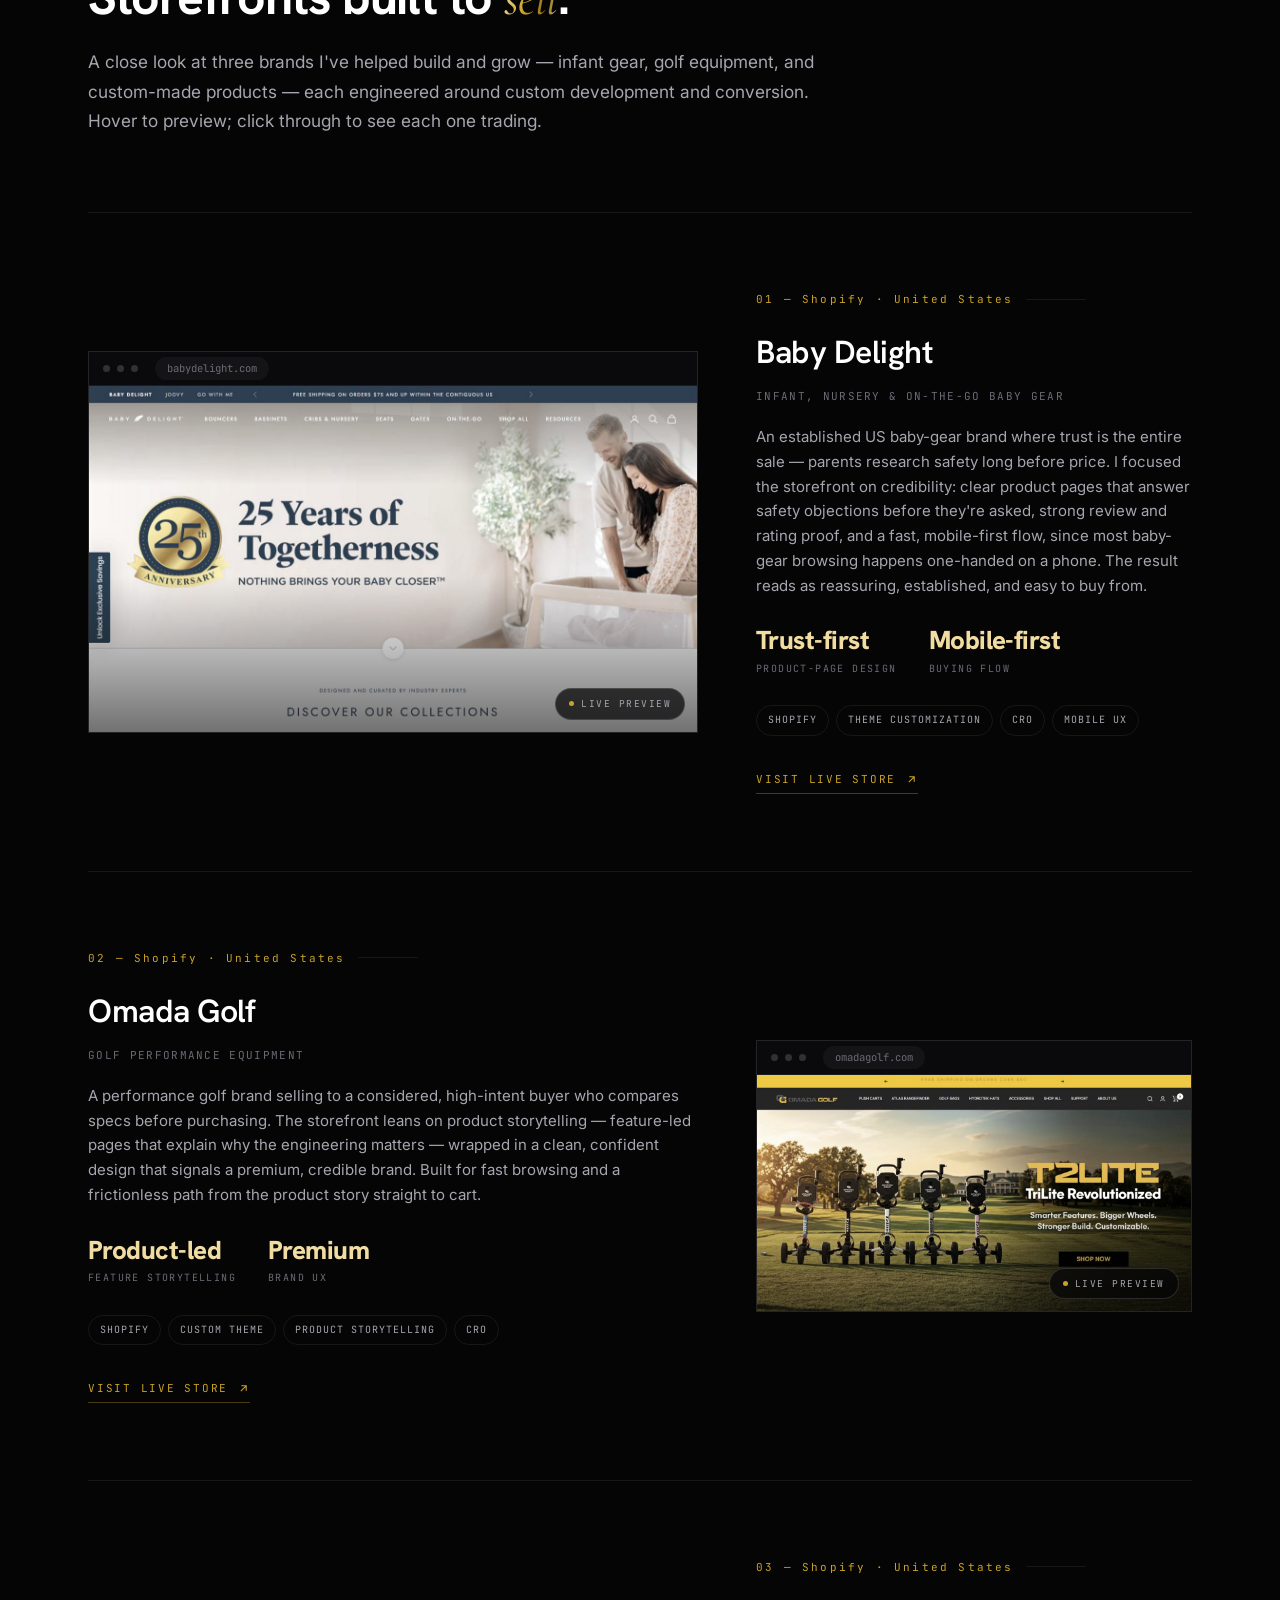
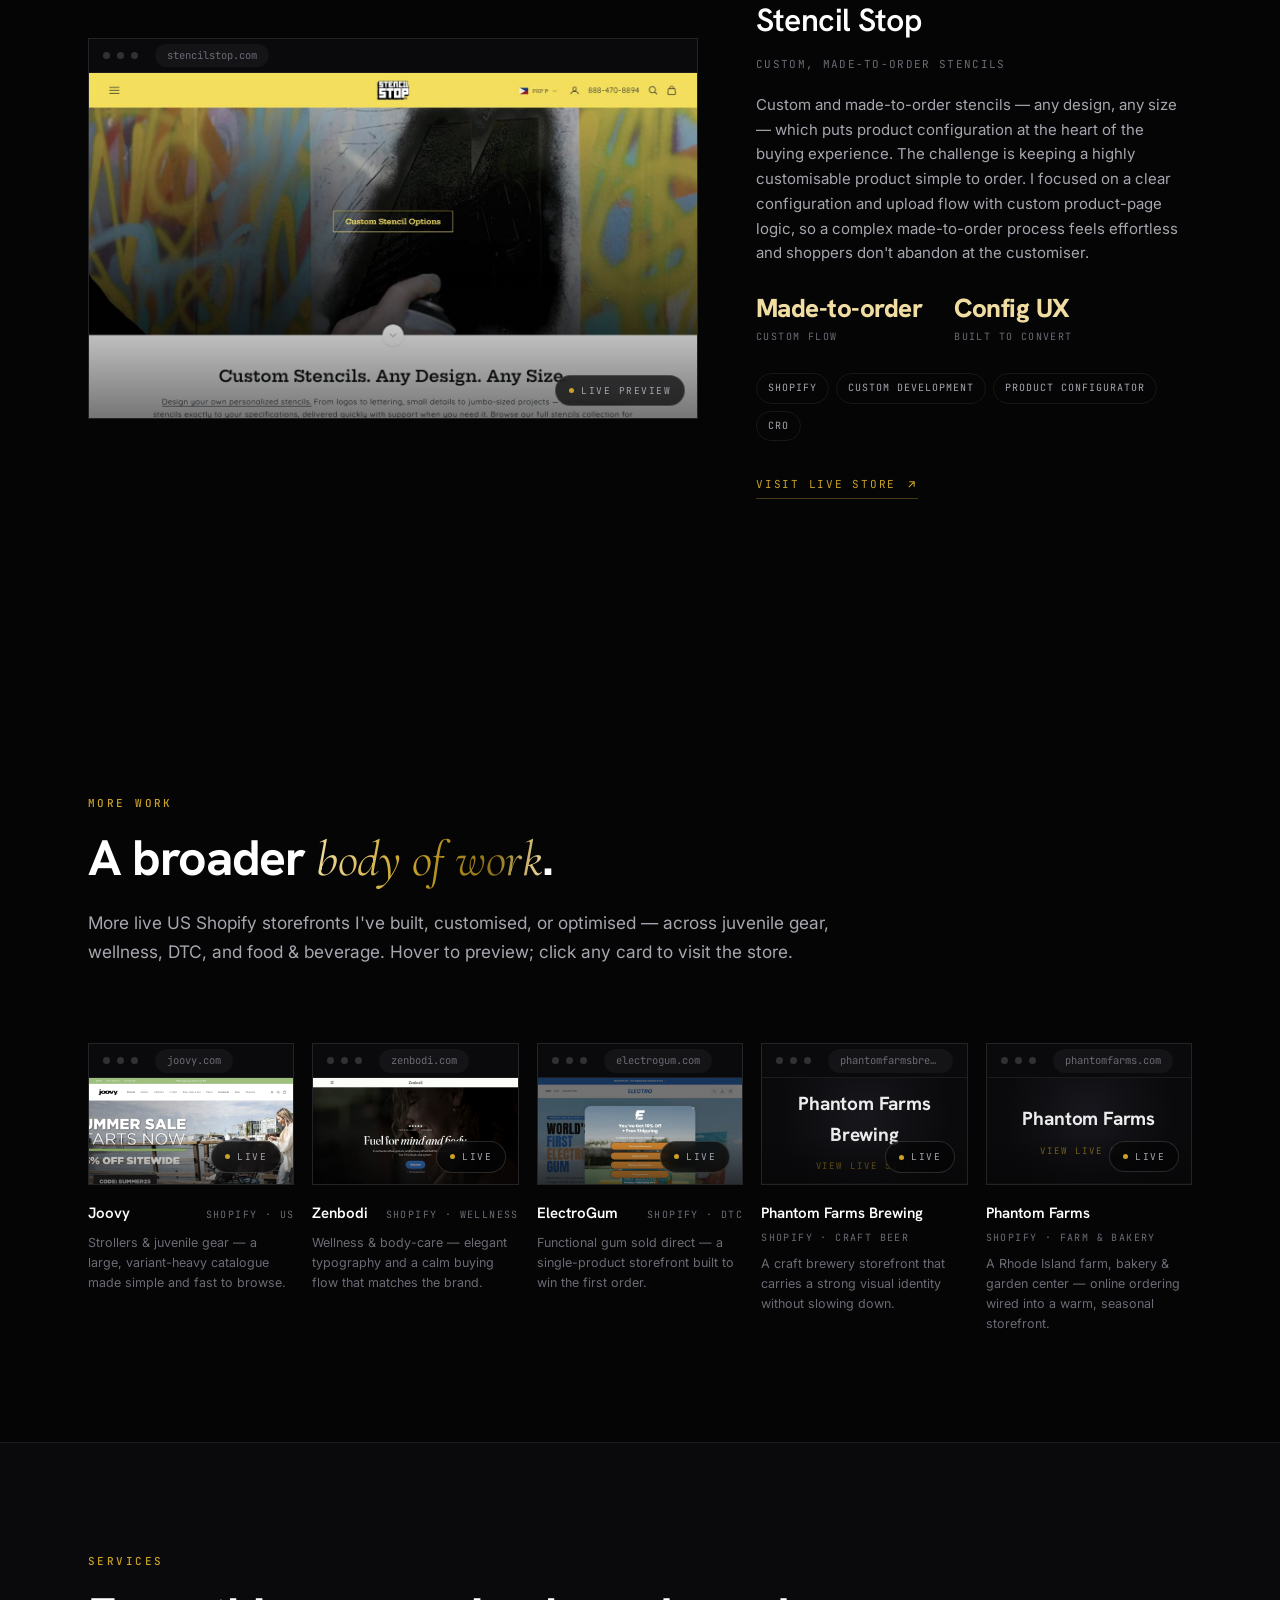
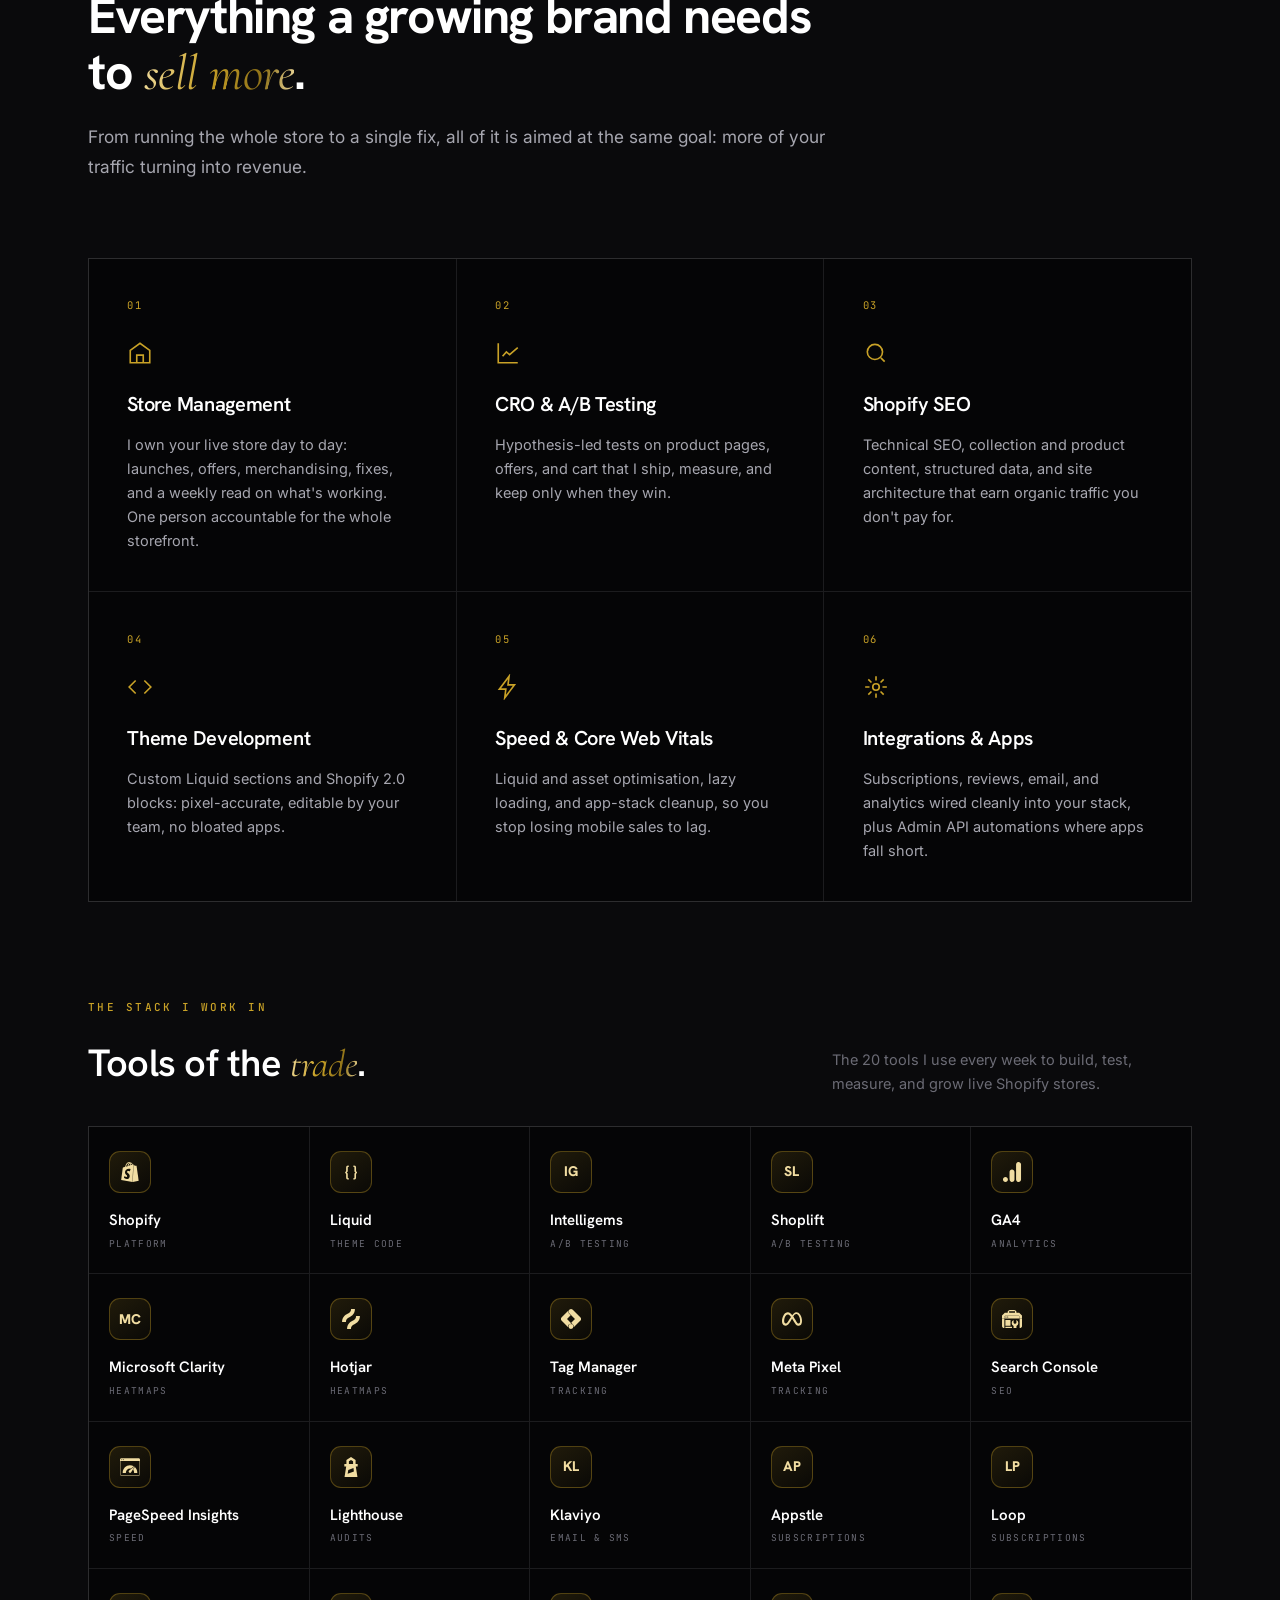
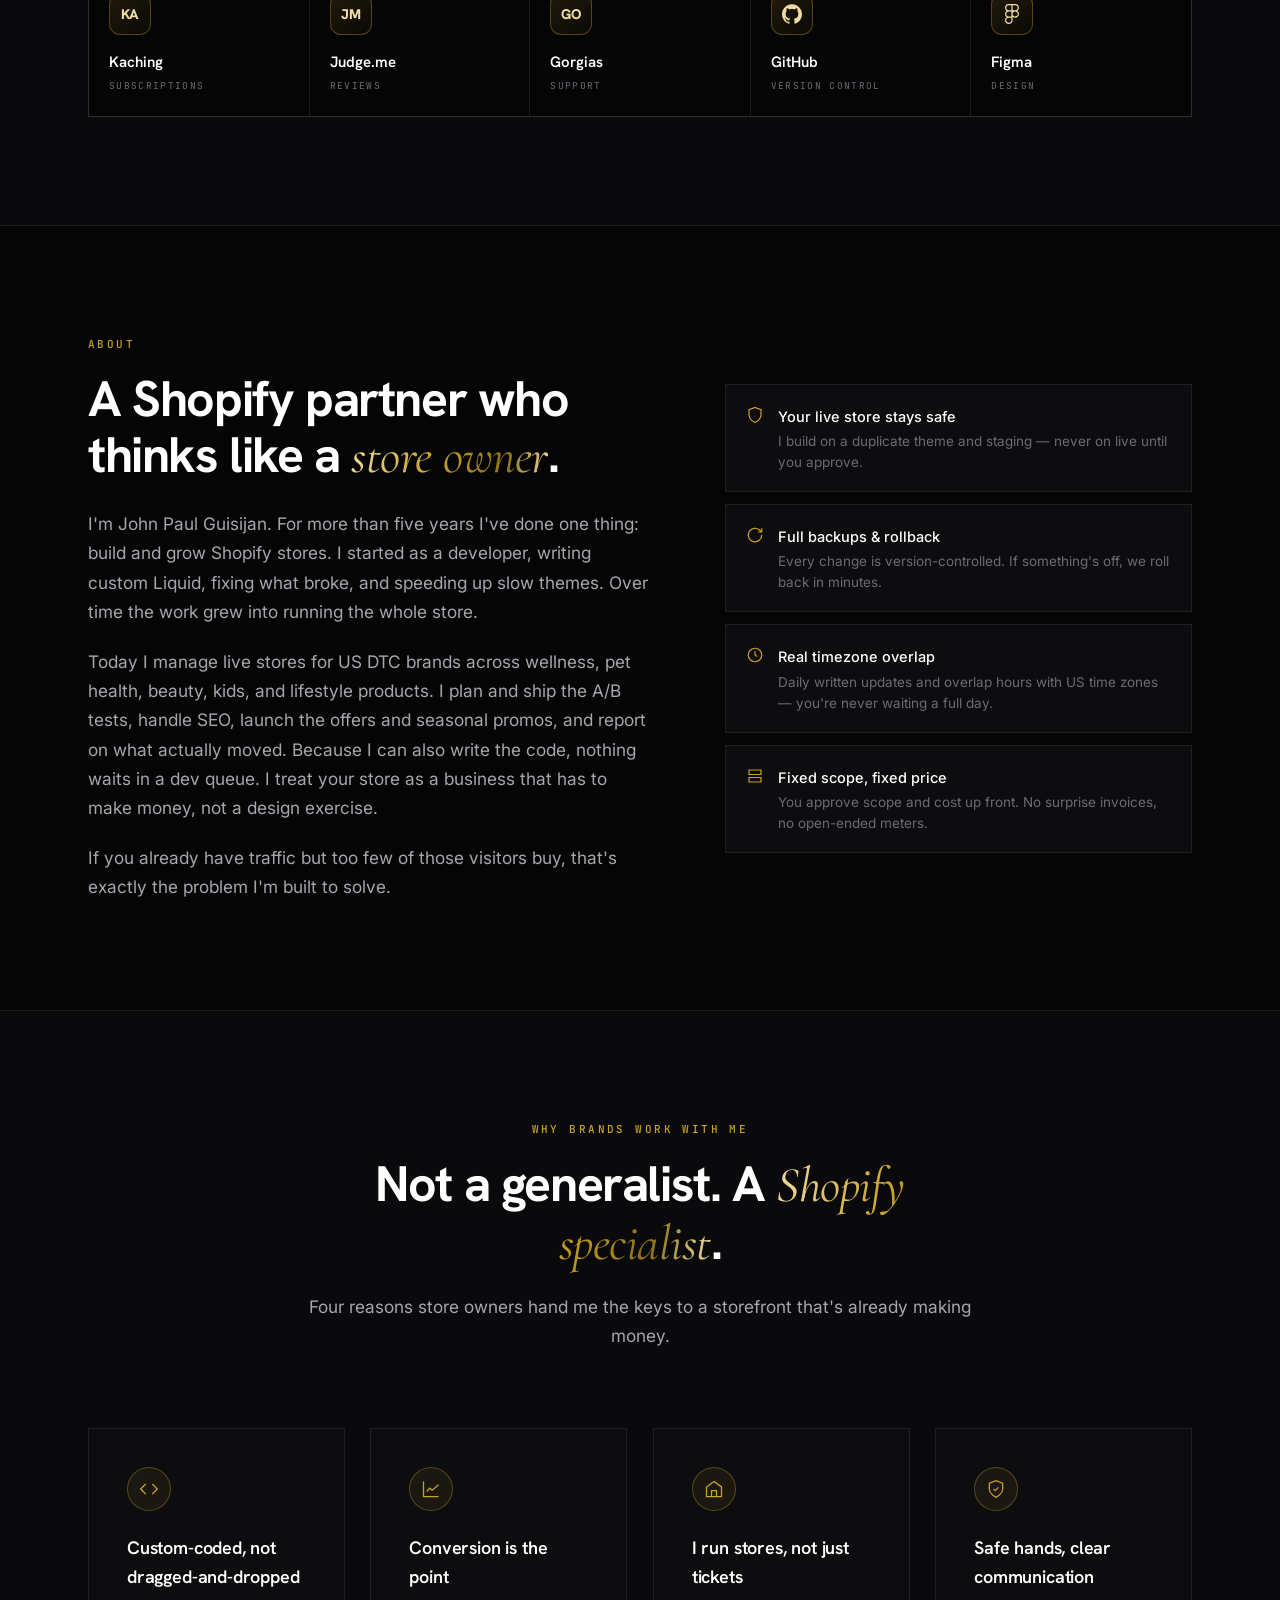
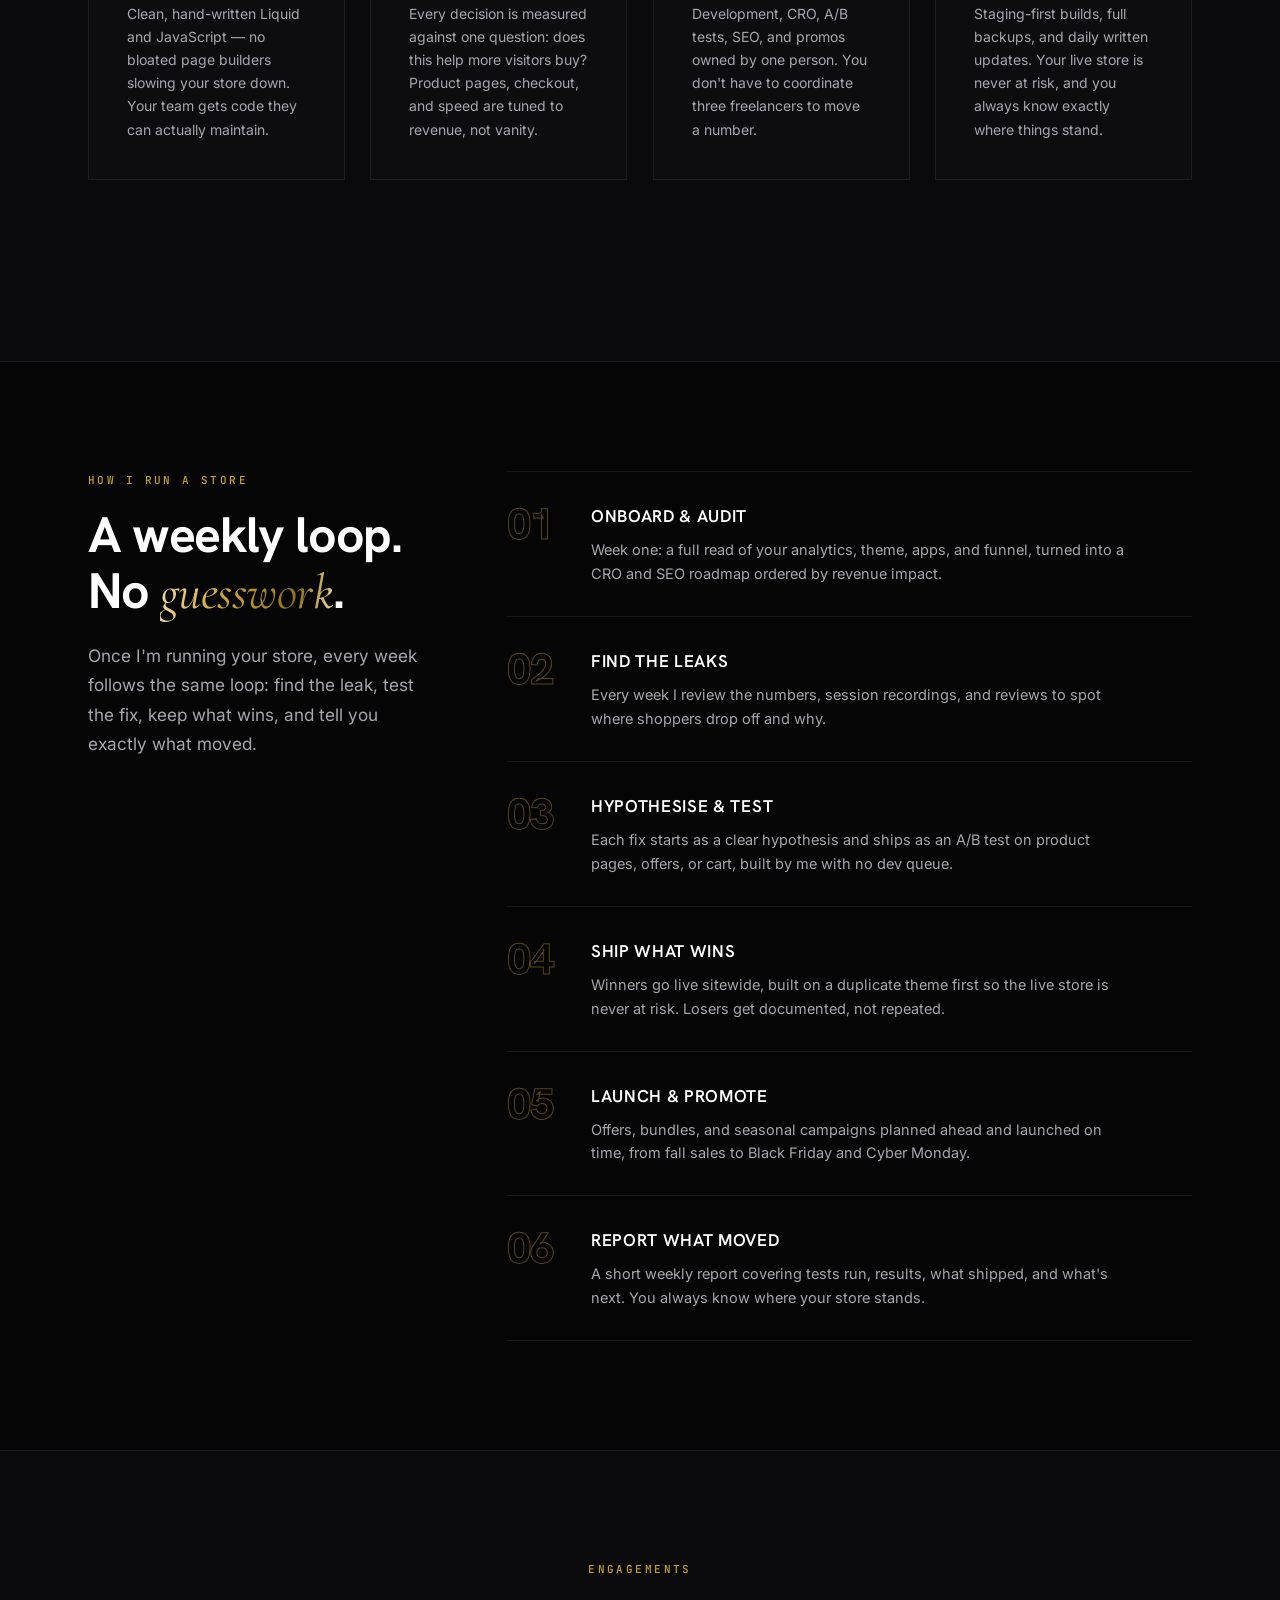
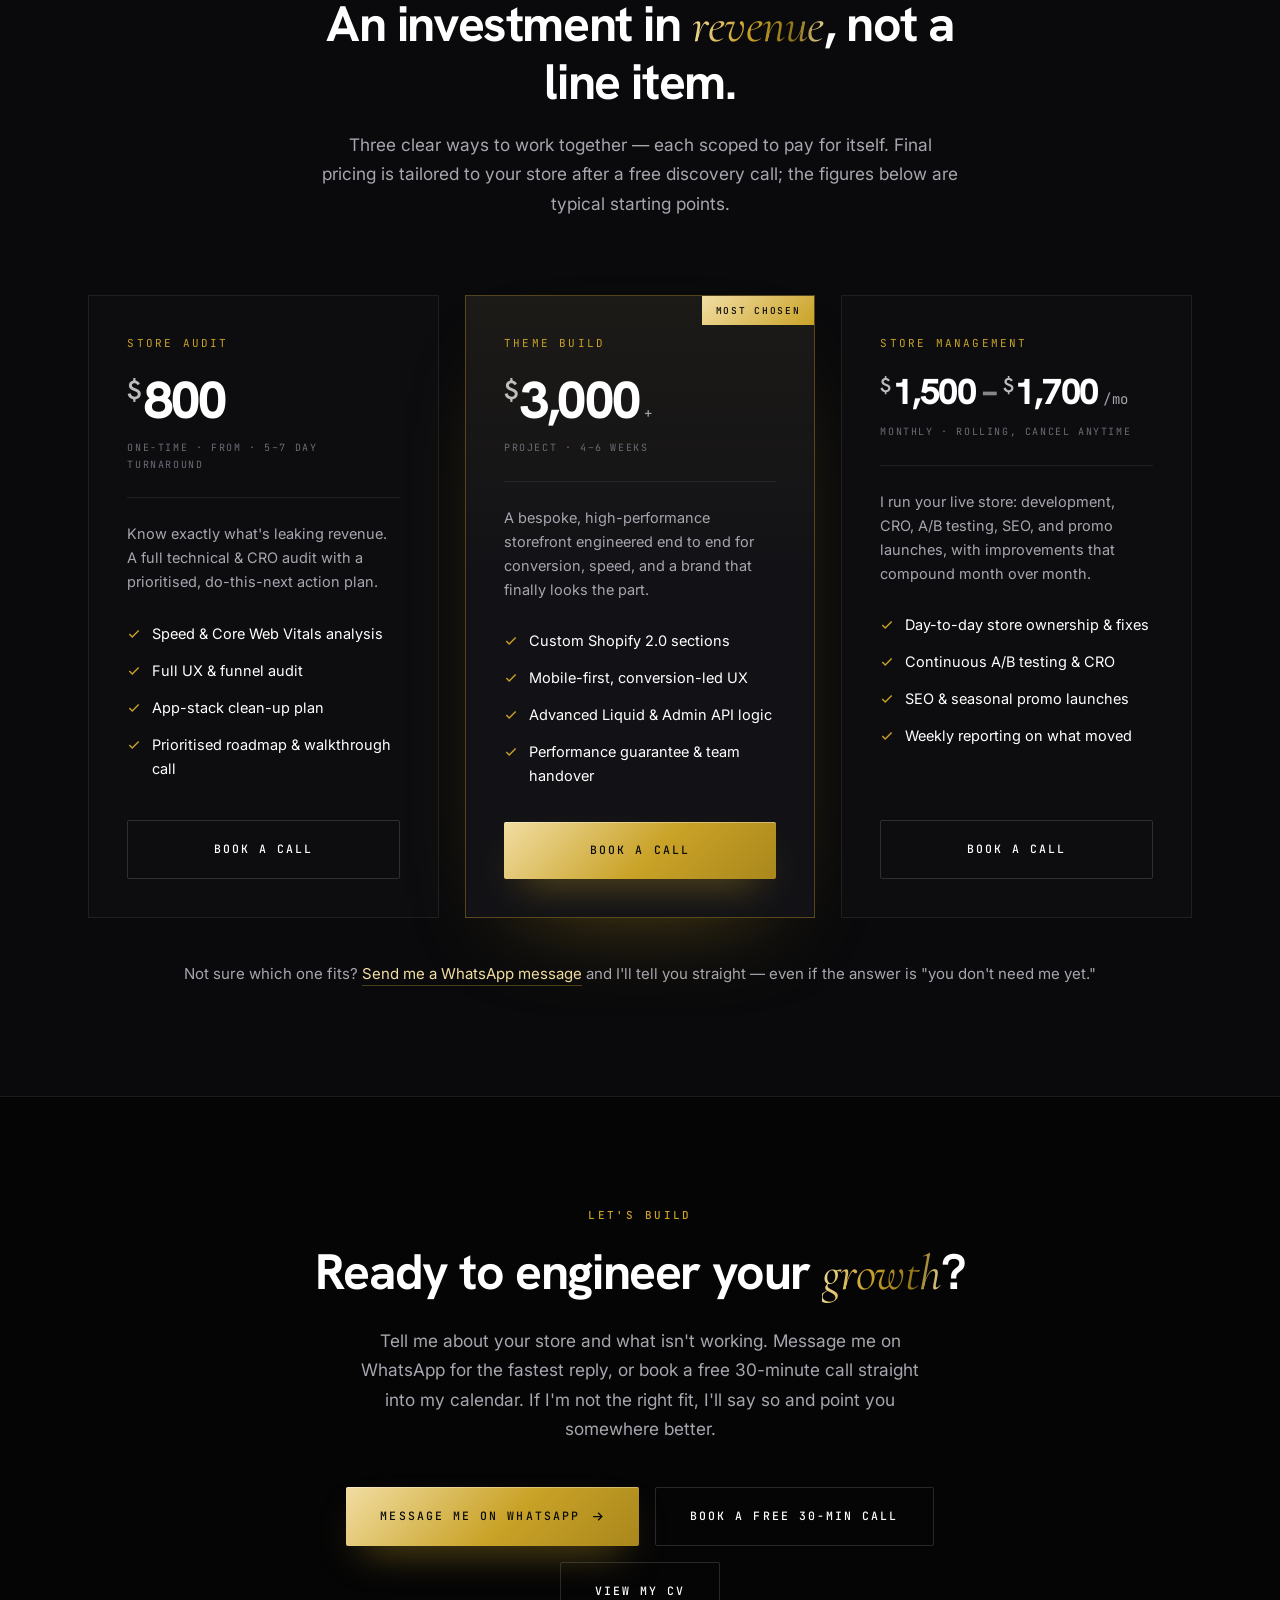
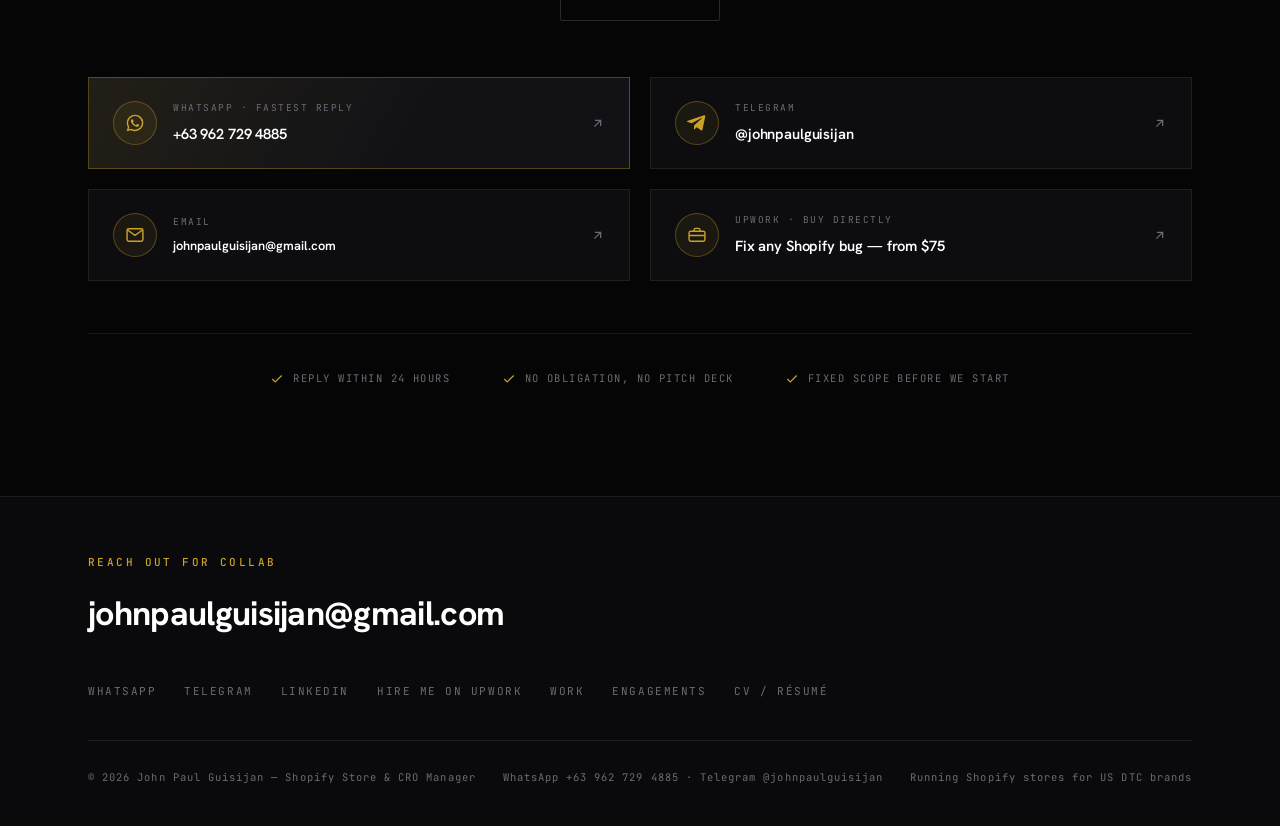
==== commit 999363b6: "Redesign tools section and connect Calendly booking - Tools section rebuilt as a 20-tile grid with g" ====
--- a/index.html
+++ b/index.html
@@ -350,15 +350,26 @@
 .svc:hover .svc__ico{transform:translateY(-3px) scale(1.08)}
 .svc h3{font-size:20px;margin-bottom:12px}
 .svc p{font-size:14.5px;color:var(--ink-2)}
-.tools{margin-top:clamp(40px,5vw,64px);border:1px solid var(--line);background:var(--panel);padding:clamp(24px,3vw,40px)}
-.tools__head{display:flex;justify-content:space-between;align-items:baseline;gap:20px;flex-wrap:wrap;margin-bottom:26px}
-.tools__head p{font-size:14px;color:var(--ink-3)}
-.tools__grid{display:grid;grid-template-columns:repeat(3,1fr);gap:26px 36px}
-.tools__grp h4{font-family:var(--f-display);font-weight:600;font-size:14px;margin-bottom:12px;color:var(--ink)}
-.tools__grp .stack{margin-bottom:0;gap:6px}
-.tools .chip{font-size:9.5px;padding:5px 10px;border-color:var(--line-2)}
-@media(max-width:900px){.tools__grid{grid-template-columns:repeat(2,1fr)}}
-@media(max-width:560px){.tools__grid{grid-template-columns:1fr}}
+.tools{margin-top:clamp(56px,7vw,96px)}
+.tools__head{display:flex;justify-content:space-between;align-items:flex-end;gap:24px;flex-wrap:wrap;margin-bottom:30px}
+.tools__title{font-size:clamp(26px,3vw,38px);letter-spacing:-.02em;margin-top:14px}
+.tools__head p{max-width:360px;font-size:14.5px;color:var(--ink-3)}
+.tools__grid{display:grid;grid-template-columns:repeat(5,1fr);gap:1px;background:var(--line);border:1px solid var(--line)}
+.tool{position:relative;background:var(--bg);padding:24px 20px 22px;display:flex;flex-direction:column;gap:6px;overflow:hidden;transition:background .4s}
+.tool::after{content:"";position:absolute;inset:auto 0 0;height:2px;background:linear-gradient(90deg,var(--gold),var(--gold-lt));transform:scaleX(0);transform-origin:left;transition:transform .5s cubic-bezier(.2,.8,.2,1)}
+.tool:hover{background:var(--panel)}
+.tool:hover::after{transform:scaleX(1)}
+.tool__ico{width:42px;height:42px;display:grid;place-items:center;margin-bottom:12px;border:1px solid var(--gold-dim);border-radius:11px;
+  background:linear-gradient(145deg,rgba(201,162,39,.14),rgba(201,162,39,.03));color:var(--gold-lt);
+  transition:background .4s,color .4s,border-color .4s,transform .5s cubic-bezier(.2,.8,.2,1)}
+.tool__ico svg{width:20px;height:20px;fill:currentColor}
+.tool__ico--mono{font-family:var(--f-display);font-size:14px;font-weight:800;letter-spacing:-.01em}
+.tool:hover .tool__ico{background:linear-gradient(145deg,var(--gold-lt),var(--gold));color:#050506;border-color:var(--gold);transform:translateY(-3px)}
+.tool__name{font-family:var(--f-display);font-weight:600;font-size:15px;line-height:1.25}
+.tool__cat{font-family:var(--f-mono);font-size:9.5px;letter-spacing:.14em;text-transform:uppercase;color:var(--ink-3)}
+@media(max-width:1100px){.tools__grid{grid-template-columns:repeat(4,1fr)}}
+@media(max-width:760px){.tools__grid{grid-template-columns:repeat(3,1fr)}.tool{padding:20px 16px}}
+@media(max-width:480px){.tools__grid{grid-template-columns:repeat(2,1fr)}}
 
 /* ============================ Work ============================ */
 .case{display:grid;grid-template-columns:7fr 5fr;gap:clamp(32px,4.5vw,72px);align-items:center;
@@ -727,7 +738,7 @@
       <a href="#process">Process</a>
       <a href="#pricing">Engagements</a>
       <a href="#about">About</a>
-      <a href="#contact" class="btn btn--gold nav__cta">Book a Call</a>
+      <a href="https://calendly.com/johnpaulguisijan/30min" target="_blank" rel="noopener" class="btn btn--gold nav__cta">Book a Call</a>
     </nav>
     <button class="burger" id="burger" aria-label="Open menu" aria-expanded="false">
       <span></span><span></span><span></span>
@@ -742,7 +753,7 @@
   <a href="#pricing">Engagements</a>
   <a href="#about">About</a>
   <a href="https://wa.me/639627294885" target="_blank" rel="noopener" class="btn btn--gold">WhatsApp me</a>
-  <a href="#contact" class="btn btn--ghost" style="margin-top:12px;border-bottom:0;font-size:12px">Book a call</a>
+  <a href="https://calendly.com/johnpaulguisijan/30min" target="_blank" rel="noopener" class="btn btn--ghost" style="margin-top:12px;border-bottom:0;font-size:12px">Book a call</a>
 </div>
 
 <main id="top">
@@ -769,7 +780,7 @@
         </p>
 
         <div class="hero__cta rv">
-          <a href="#contact" class="btn btn--gold">
+          <a href="https://calendly.com/johnpaulguisijan/30min" target="_blank" rel="noopener" class="btn btn--gold">
             Book a discovery call
             <svg class="ico" viewBox="0 0 24 24" fill="none" stroke="currentColor" stroke-width="2"><path d="M5 12h14M13 6l6 6-6 6"/></svg>
           </a>
@@ -1249,16 +1260,33 @@
 
     <div class="tools rv">
       <div class="tools__head">
-        <span class="eyebrow">The stack I work in</span>
-        <p>Tools I use day to day to build, test, and grow live stores.</p>
+        <div>
+          <span class="eyebrow">The stack I work in</span>
+          <h3 class="tools__title">Tools of the <span class="serif gold-text">trade</span>.</h3>
+        </div>
+        <p>The 20 tools I use every week to build, test, measure, and grow live Shopify stores.</p>
       </div>
       <div class="tools__grid">
-        <div class="tools__grp"><h4>A/B Testing &amp; CRO</h4><div class="stack"><span class="chip">Intelligems</span><span class="chip">Shoplift</span><span class="chip">Microsoft Clarity</span><span class="chip">Hotjar</span></div></div>
-        <div class="tools__grp"><h4>Analytics &amp; Tracking</h4><div class="stack"><span class="chip">GA4</span><span class="chip">Google Tag Manager</span><span class="chip">Shopify Analytics</span><span class="chip">Meta Pixel</span></div></div>
-        <div class="tools__grp"><h4>SEO &amp; Speed</h4><div class="stack"><span class="chip">Google Search Console</span><span class="chip">PageSpeed Insights</span><span class="chip">Lighthouse</span><span class="chip">Schema markup</span></div></div>
-        <div class="tools__grp"><h4>Subscriptions &amp; Retention</h4><div class="stack"><span class="chip">Appstle</span><span class="chip">Loop Subscriptions</span><span class="chip">Klaviyo</span></div></div>
-        <div class="tools__grp"><h4>Reviews &amp; Support</h4><div class="stack"><span class="chip">Judge.me</span><span class="chip">Gorgias</span></div></div>
-        <div class="tools__grp"><h4>Build &amp; Ship</h4><div class="stack"><span class="chip">Shopify 2.0</span><span class="chip">Liquid</span><span class="chip">Shopify CLI</span><span class="chip">GitHub</span><span class="chip">Figma</span><span class="chip">PageFly</span></div></div>
+        <div class="tool"><span class="tool__ico"><svg viewBox="0 0 24 24" aria-hidden="true"><path d="M15.337 23.979l7.216-1.561s-2.604-17.613-2.625-17.73c-.018-.116-.114-.192-.211-.192s-1.929-.136-1.929-.136-1.275-1.274-1.439-1.411c-.045-.037-.075-.057-.121-.074l-.914 21.104h.023zM11.71 11.305s-.81-.424-1.774-.424c-1.447 0-1.504.906-1.504 1.141 0 1.232 3.24 1.715 3.24 4.629 0 2.295-1.44 3.76-3.406 3.76-2.354 0-3.54-1.465-3.54-1.465l.646-2.086s1.245 1.066 2.28 1.066c.675 0 .975-.545.975-.932 0-1.619-2.654-1.694-2.654-4.359-.034-2.237 1.571-4.416 4.827-4.416 1.257 0 1.875.361 1.875.361l-.945 2.715-.02.01zM11.17.83c.136 0 .271.038.405.135-.984.465-2.064 1.639-2.508 3.992-.656.213-1.293.405-1.889.578C7.697 3.75 8.951.84 11.17.84V.83zm1.235 2.949v.135c-.754.232-1.583.484-2.394.736.466-1.777 1.333-2.645 2.085-2.971.193.501.309 1.176.309 2.1zm.539-2.234c.694.074 1.141.867 1.429 1.755-.349.114-.735.231-1.158.366v-.252c0-.752-.096-1.371-.271-1.871v.002zm2.992 1.289c-.02 0-.06.021-.078.021s-.289.075-.714.21c-.423-1.233-1.176-2.37-2.508-2.37h-.115C12.135.209 11.669 0 11.265 0 8.159 0 6.675 3.877 6.21 5.846c-1.194.365-2.063.636-2.16.674-.675.213-.694.232-.772.87-.075.462-1.83 14.063-1.83 14.063L15.009 24l.927-21.166z"/></svg></span><span class="tool__name">Shopify</span><span class="tool__cat">Platform</span></div>
+        <div class="tool"><span class="tool__ico tool__ico--mono" aria-hidden="true">{ }</span><span class="tool__name">Liquid</span><span class="tool__cat">Theme code</span></div>
+        <div class="tool"><span class="tool__ico tool__ico--mono" aria-hidden="true">IG</span><span class="tool__name">Intelligems</span><span class="tool__cat">A/B testing</span></div>
+        <div class="tool"><span class="tool__ico tool__ico--mono" aria-hidden="true">SL</span><span class="tool__name">Shoplift</span><span class="tool__cat">A/B testing</span></div>
+        <div class="tool"><span class="tool__ico"><svg viewBox="0 0 24 24" aria-hidden="true"><path d="M22.84 2.9982v17.9987c.0086 1.6473-1.3197 2.9897-2.967 2.9984a2.9808 2.9808 0 01-.3677-.0208c-1.528-.226-2.6477-1.5558-2.6105-3.1V3.1204c-.0369-1.5458 1.0856-2.8762 2.6157-3.1 1.6361-.1915 3.1178.9796 3.3093 2.6158.014.1201.0208.241.0202.3619zM4.1326 18.0548c-1.6417 0-2.9726 1.331-2.9726 2.9726C1.16 22.6691 2.4909 24 4.1326 24s2.9726-1.3309 2.9726-2.9726-1.331-2.9726-2.9726-2.9726zm7.8728-9.0098c-.0171 0-.0342 0-.0513.0003-1.6495.0904-2.9293 1.474-2.891 3.1256v7.9846c0 2.167.9535 3.4825 2.3505 3.763 1.6118.3266 3.1832-.7152 3.5098-2.327.04-.1974.06-.3983.0593-.5998v-8.9585c.003-1.6474-1.33-2.9852-2.9773-2.9882z"/></svg></span><span class="tool__name">GA4</span><span class="tool__cat">Analytics</span></div>
+        <div class="tool"><span class="tool__ico tool__ico--mono" aria-hidden="true">MC</span><span class="tool__name">Microsoft Clarity</span><span class="tool__cat">Heatmaps</span></div>
+        <div class="tool"><span class="tool__ico"><svg viewBox="0 0 24 24" aria-hidden="true"><path d="M10.119 9.814C12.899 8.27 16.704 6.155 16.704 0h-4.609c0 3.444-1.676 4.375-4.214 5.786C5.1 7.33 1.295 9.444 1.295 15.6h4.61c0-3.444 1.676-4.376 4.214-5.786zM18.096 8.4c0 3.444-1.677 4.376-4.215 5.785-2.778 1.544-6.585 3.66-6.585 9.815h4.609c0-3.444 1.676-4.376 4.214-5.786 2.78-1.544 6.586-3.658 6.586-9.814h-4.609z"/></svg></span><span class="tool__name">Hotjar</span><span class="tool__cat">Heatmaps</span></div>
+        <div class="tool"><span class="tool__ico"><svg viewBox="0 0 24 24" aria-hidden="true"><path d="M12.003 0a3 3 0 0 0-2.121 5.121l6.865 6.865-4.446 4.541 1.745 1.836a3.432 3.432 0 0 1 .7.739l.012.011-.001.002a3.432 3.432 0 0 1 .609 1.953 3.432 3.432 0 0 1-.09.78l7.75-7.647c.031-.029.067-.05.098-.08.023-.023.038-.052.06-.076a2.994 2.994 0 0 0-.06-4.166l-9-9A2.99 2.99 0 0 0 12.003 0zM8.63 2.133L.88 9.809a2.998 2.998 0 0 0 0 4.238l7.7 7.75a3.432 3.432 0 0 1-.077-.729 3.432 3.432 0 0 1 3.431-3.431 3.432 3.432 0 0 1 .826.101l-5.523-5.81 4.371-4.373-2.08-2.08c-.903-.904-1.193-2.183-.898-3.342zm3.304 16.004a2.932 2.932 0 0 0-2.931 2.931A2.932 2.932 0 0 0 11.934 24a2.932 2.932 0 0 0 2.932-2.932 2.932 2.932 0 0 0-2.932-2.931z"/></svg></span><span class="tool__name">Tag Manager</span><span class="tool__cat">Tracking</span></div>
+        <div class="tool"><span class="tool__ico"><svg viewBox="0 0 24 24" aria-hidden="true"><path d="M6.915 4.03c-1.968 0-3.683 1.28-4.871 3.113C.704 9.208 0 11.883 0 14.449c0 .706.07 1.369.21 1.973a6.624 6.624 0 0 0 .265.86 5.297 5.297 0 0 0 .371.761c.696 1.159 1.818 1.927 3.593 1.927 1.497 0 2.633-.671 3.965-2.444.76-1.012 1.144-1.626 2.663-4.32l.756-1.339.186-.325c.061.1.121.196.183.3l2.152 3.595c.724 1.21 1.665 2.556 2.47 3.314 1.046.987 1.992 1.22 3.06 1.22 1.075 0 1.876-.355 2.455-.843a3.743 3.743 0 0 0 .81-.973c.542-.939.861-2.127.861-3.745 0-2.72-.681-5.357-2.084-7.45-1.282-1.912-2.957-2.93-4.716-2.93-1.047 0-2.088.467-3.053 1.308-.652.57-1.257 1.29-1.82 2.05-.69-.875-1.335-1.547-1.958-2.056-1.182-.966-2.315-1.303-3.454-1.303zm10.16 2.053c1.147 0 2.188.758 2.992 1.999 1.132 1.748 1.647 4.195 1.647 6.4 0 1.548-.368 2.9-1.839 2.9-.58 0-1.027-.23-1.664-1.004-.496-.601-1.343-1.878-2.832-4.358l-.617-1.028a44.908 44.908 0 0 0-1.255-1.98c.07-.109.141-.224.211-.327 1.12-1.667 2.118-2.602 3.358-2.602zm-10.201.553c1.265 0 2.058.791 2.675 1.446.307.327.737.871 1.234 1.579l-1.02 1.566c-.757 1.163-1.882 3.017-2.837 4.338-1.191 1.649-1.81 1.817-2.486 1.817-.524 0-1.038-.237-1.383-.794-.263-.426-.464-1.13-.464-2.046 0-2.221.63-4.535 1.66-6.088.454-.687.964-1.226 1.533-1.533a2.264 2.264 0 0 1 1.088-.285z"/></svg></span><span class="tool__name">Meta Pixel</span><span class="tool__cat">Tracking</span></div>
+        <div class="tool"><span class="tool__ico"><svg viewBox="0 0 24 24" aria-hidden="true"><path d="M8.548 1.156L6.832 2.872v1.682h1.716zm0 3.398v.035H6.832v-.035H3.386L0 7.844v3.577h2.826V8.94c0-.525.429-.954.954-.954h16.476c.525 0 .954.43.954.954v2.48h2.754V7.844l-3.386-3.29H17.3v.035h-1.717v-.035zm7.035 0H17.3V2.872l-1.717-1.716zM8.679 1.188V2.84h6.773V1.188zm11.471 7.07a.834.834 0 00-.132.01l-.543.002c-5.216.014-10.432-.008-15.648.01-.435-.063-.794.436-.716.883v2.264h17.812c-.016-.888.045-1.782-.034-2.666-.104-.342-.427-.502-.739-.502zm-15.422.634a.689.698 0 01.689.698.689.698 0 01-.689.697.689.698 0 01-.688-.697.689.698 0 01.688-.698zm2.134 0a.689.698 0 01.689.698.689.698 0 01-.689.697.689.698 0 01-.688-.697.689.698 0 01.688-.698zM.036 11.645v9.156c0 1.05.858 1.908 1.907 1.908h.883V11.645zm21.174 0v11.064h.882c1.05 0 1.908-.858 1.908-1.908v-9.156zM4.057 13.133v6.85h6.137v-6.85zm13.243.021v3.777l-1.708.977-1.708-.977v-3.758a4.006 4.006 0 000 7.23v2.441h3.457v-2.442a4.006 4.006 0 00-.041-7.248zm-13.243 8.26v1.43h7.925v-1.43z"/></svg></span><span class="tool__name">Search Console</span><span class="tool__cat">SEO</span></div>
+        <div class="tool"><span class="tool__ico"><svg viewBox="0 0 24 24" aria-hidden="true"><path d="M22.363 1.636H1.635C.732 1.636 0 2.37.001 3.273L0 20.727v.003c0 .903.733 1.634 1.635 1.634h20.73c.904 0 1.635-.734 1.635-1.637V3.273c.016-.89-.76-1.64-1.637-1.637zM3.979 2.886c.492-.507 1.279.28.77.772-.491.508-1.278-.279-.77-.771zM1.8 2.89c.507-.509 1.28.265.772.771-.493.502-1.274-.28-.772-.771zm21.7 17.838c.012.611-.524 1.148-1.137 1.136H1.635A1.137 1.137 0 0 1 .5 20.727L.501 4.91H23.5v15.819zM11 16.159l5.946-4.577c.235-.2.576.129.389.372l-.002-.002-3.936 6.35a1.638 1.638 0 0 1-2.448.405c-.785-.668-.811-1.835.05-2.548zm4.763-.75c.09-.168 2.002-3.181 2.06-3.35 2.056 1.813 3.029 4.382 2.898 7.026h-3.819c.073-1.39-.29-2.678-1.139-3.676zm-8.679 3.682H3.278c-.357-7.022 7.148-11.735 13.39-7.92l-3.461 2.618c-3.3-.762-6.364 1.71-6.123 5.302z"/></svg></span><span class="tool__name">PageSpeed Insights</span><span class="tool__cat">Speed</span></div>
+        <div class="tool"><span class="tool__ico"><svg viewBox="0 0 24 24" aria-hidden="true"><path d="M12 0l5.5 3.5v5H20v3h-2.25l2 12.5H4.25l2-12.5H4v-3h2.5V3.53zm2.94 13.25l-6.22 2.26L8 20.04l7.5-2.75zM12 3.56L9.5 5.17V8.5h5V5.15Z"/></svg></span><span class="tool__name">Lighthouse</span><span class="tool__cat">Audits</span></div>
+        <div class="tool"><span class="tool__ico tool__ico--mono" aria-hidden="true">KL</span><span class="tool__name">Klaviyo</span><span class="tool__cat">Email &amp; SMS</span></div>
+        <div class="tool"><span class="tool__ico tool__ico--mono" aria-hidden="true">AP</span><span class="tool__name">Appstle</span><span class="tool__cat">Subscriptions</span></div>
+        <div class="tool"><span class="tool__ico tool__ico--mono" aria-hidden="true">LP</span><span class="tool__name">Loop</span><span class="tool__cat">Subscriptions</span></div>
+        <div class="tool"><span class="tool__ico tool__ico--mono" aria-hidden="true">KA</span><span class="tool__name">Kaching</span><span class="tool__cat">Subscriptions</span></div>
+        <div class="tool"><span class="tool__ico tool__ico--mono" aria-hidden="true">JM</span><span class="tool__name">Judge.me</span><span class="tool__cat">Reviews</span></div>
+        <div class="tool"><span class="tool__ico tool__ico--mono" aria-hidden="true">GO</span><span class="tool__name">Gorgias</span><span class="tool__cat">Support</span></div>
+        <div class="tool"><span class="tool__ico"><svg viewBox="0 0 24 24" aria-hidden="true"><path d="M12 .297c-6.63 0-12 5.373-12 12 0 5.303 3.438 9.8 8.205 11.385.6.113.82-.258.82-.577 0-.285-.01-1.04-.015-2.04-3.338.724-4.042-1.61-4.042-1.61C4.422 18.07 3.633 17.7 3.633 17.7c-1.087-.744.084-.729.084-.729 1.205.084 1.838 1.236 1.838 1.236 1.07 1.835 2.809 1.305 3.495.998.108-.776.417-1.305.76-1.605-2.665-.3-5.466-1.332-5.466-5.93 0-1.31.465-2.38 1.235-3.22-.135-.303-.54-1.523.105-3.176 0 0 1.005-.322 3.3 1.23.96-.267 1.98-.399 3-.405 1.02.006 2.04.138 3 .405 2.28-1.552 3.285-1.23 3.285-1.23.645 1.653.24 2.873.12 3.176.765.84 1.23 1.91 1.23 3.22 0 4.61-2.805 5.625-5.475 5.92.42.36.81 1.096.81 2.22 0 1.606-.015 2.896-.015 3.286 0 .315.21.69.825.57C20.565 22.092 24 17.592 24 12.297c0-6.627-5.373-12-12-12"/></svg></span><span class="tool__name">GitHub</span><span class="tool__cat">Version control</span></div>
+        <div class="tool"><span class="tool__ico"><svg viewBox="0 0 24 24" aria-hidden="true"><path d="M15.852 8.981h-4.588V0h4.588c2.476 0 4.49 2.014 4.49 4.49s-2.014 4.491-4.49 4.491zM12.735 7.51h3.117c1.665 0 3.019-1.355 3.019-3.019s-1.355-3.019-3.019-3.019h-3.117V7.51zm0 1.471H8.148c-2.476 0-4.49-2.014-4.49-4.49S5.672 0 8.148 0h4.588v8.981zm-4.587-7.51c-1.665 0-3.019 1.355-3.019 3.019s1.354 3.02 3.019 3.02h3.117V1.471H8.148zm4.587 15.019H8.148c-2.476 0-4.49-2.014-4.49-4.49s2.014-4.49 4.49-4.49h4.588v8.98zM8.148 8.981c-1.665 0-3.019 1.355-3.019 3.019s1.355 3.019 3.019 3.019h3.117V8.981H8.148zM8.172 24c-2.489 0-4.515-2.014-4.515-4.49s2.014-4.49 4.49-4.49h4.588v4.441c0 2.503-2.047 4.539-4.563 4.539zm-.024-7.51a3.023 3.023 0 0 0-3.019 3.019c0 1.665 1.365 3.019 3.044 3.019 1.705 0 3.093-1.376 3.093-3.068v-2.97H8.148zm7.704 0h-.098c-2.476 0-4.49-2.014-4.49-4.49s2.014-4.49 4.49-4.49h.098c2.476 0 4.49 2.014 4.49 4.49s-2.014 4.49-4.49 4.49zm-.097-7.509c-1.665 0-3.019 1.355-3.019 3.019s1.355 3.019 3.019 3.019h.098c1.665 0 3.019-1.355 3.019-3.019s-1.355-3.019-3.019-3.019h-.098z"/></svg></span><span class="tool__name">Figma</span><span class="tool__cat">Design</span></div>
       </div>
     </div>
   </div>
@@ -1417,7 +1445,7 @@
           <li><svg class="ico" width="14" height="14" viewBox="0 0 24 24" fill="none" stroke="currentColor" stroke-width="2.4"><path d="m4 12 5 5L20 6"/></svg>App-stack clean-up plan</li>
           <li><svg class="ico" width="14" height="14" viewBox="0 0 24 24" fill="none" stroke="currentColor" stroke-width="2.4"><path d="m4 12 5 5L20 6"/></svg>Prioritised roadmap &amp; walkthrough call</li>
         </ul>
-        <a href="#contact" class="btn btn--ghost btn--block">Select engagement</a>
+        <a href="https://calendly.com/johnpaulguisijan/30min" target="_blank" rel="noopener" class="btn btn--ghost btn--block">Book a call</a>
       </article>
 
       <article class="tier tier--feature rv">
@@ -1432,7 +1460,7 @@
           <li><svg class="ico" width="14" height="14" viewBox="0 0 24 24" fill="none" stroke="currentColor" stroke-width="2.4"><path d="m4 12 5 5L20 6"/></svg>Advanced Liquid &amp; Admin API logic</li>
           <li><svg class="ico" width="14" height="14" viewBox="0 0 24 24" fill="none" stroke="currentColor" stroke-width="2.4"><path d="m4 12 5 5L20 6"/></svg>Performance guarantee &amp; team handover</li>
         </ul>
-        <a href="#contact" class="btn btn--gold btn--block">Select engagement</a>
+        <a href="https://calendly.com/johnpaulguisijan/30min" target="_blank" rel="noopener" class="btn btn--gold btn--block">Book a call</a>
       </article>
 
       <article class="tier rv">
@@ -1446,7 +1474,7 @@
           <li><svg class="ico" width="14" height="14" viewBox="0 0 24 24" fill="none" stroke="currentColor" stroke-width="2.4"><path d="m4 12 5 5L20 6"/></svg>SEO &amp; seasonal promo launches</li>
           <li><svg class="ico" width="14" height="14" viewBox="0 0 24 24" fill="none" stroke="currentColor" stroke-width="2.4"><path d="m4 12 5 5L20 6"/></svg>Weekly reporting on what moved</li>
         </ul>
-        <a href="#contact" class="btn btn--ghost btn--block">Select engagement</a>
+        <a href="https://calendly.com/johnpaulguisijan/30min" target="_blank" rel="noopener" class="btn btn--ghost btn--block">Book a call</a>
       </article>
     </div>
 
@@ -1463,14 +1491,14 @@
     <span class="eyebrow rv" style="display:block;margin-bottom:20px">Let's build</span>
     <h2 class="sect rv">Ready to engineer your <span class="serif gold-text">growth</span>?</h2>
     <p class="lead rv">Tell me about your store and what isn't working. Message me on WhatsApp for the fastest
-      reply — usually within a couple of hours. If I'm not the right fit, I'll say so and point you somewhere better.</p>
+      reply, or book a free 30-minute call straight into my calendar. If I'm not the right fit, I'll say so and point you somewhere better.</p>
     <div class="cta__row rv">
       <a href="https://wa.me/639627294885?text=Hi%20John%20Paul%20—%20I'd%20like%20to%20talk%20about%20my%20Shopify%20store."
          target="_blank" rel="noopener" class="btn btn--gold">
         Message me on WhatsApp
         <svg class="ico" viewBox="0 0 24 24" fill="none" stroke="currentColor" stroke-width="2"><path d="M5 12h14M13 6l6 6-6 6"/></svg>
       </a>
-      <a href="mailto:johnpaulguisijan@gmail.com?subject=Shopify%20project%20enquiry" class="btn btn--ghost">Book a free audit call</a>
+      <a href="https://calendly.com/johnpaulguisijan/30min" target="_blank" rel="noopener" class="btn btn--ghost">Book a free 30-min call</a>
       <a href="resume.html" target="_blank" rel="noopener" class="btn btn--ghost">View my CV</a>
     </div>
   </div>
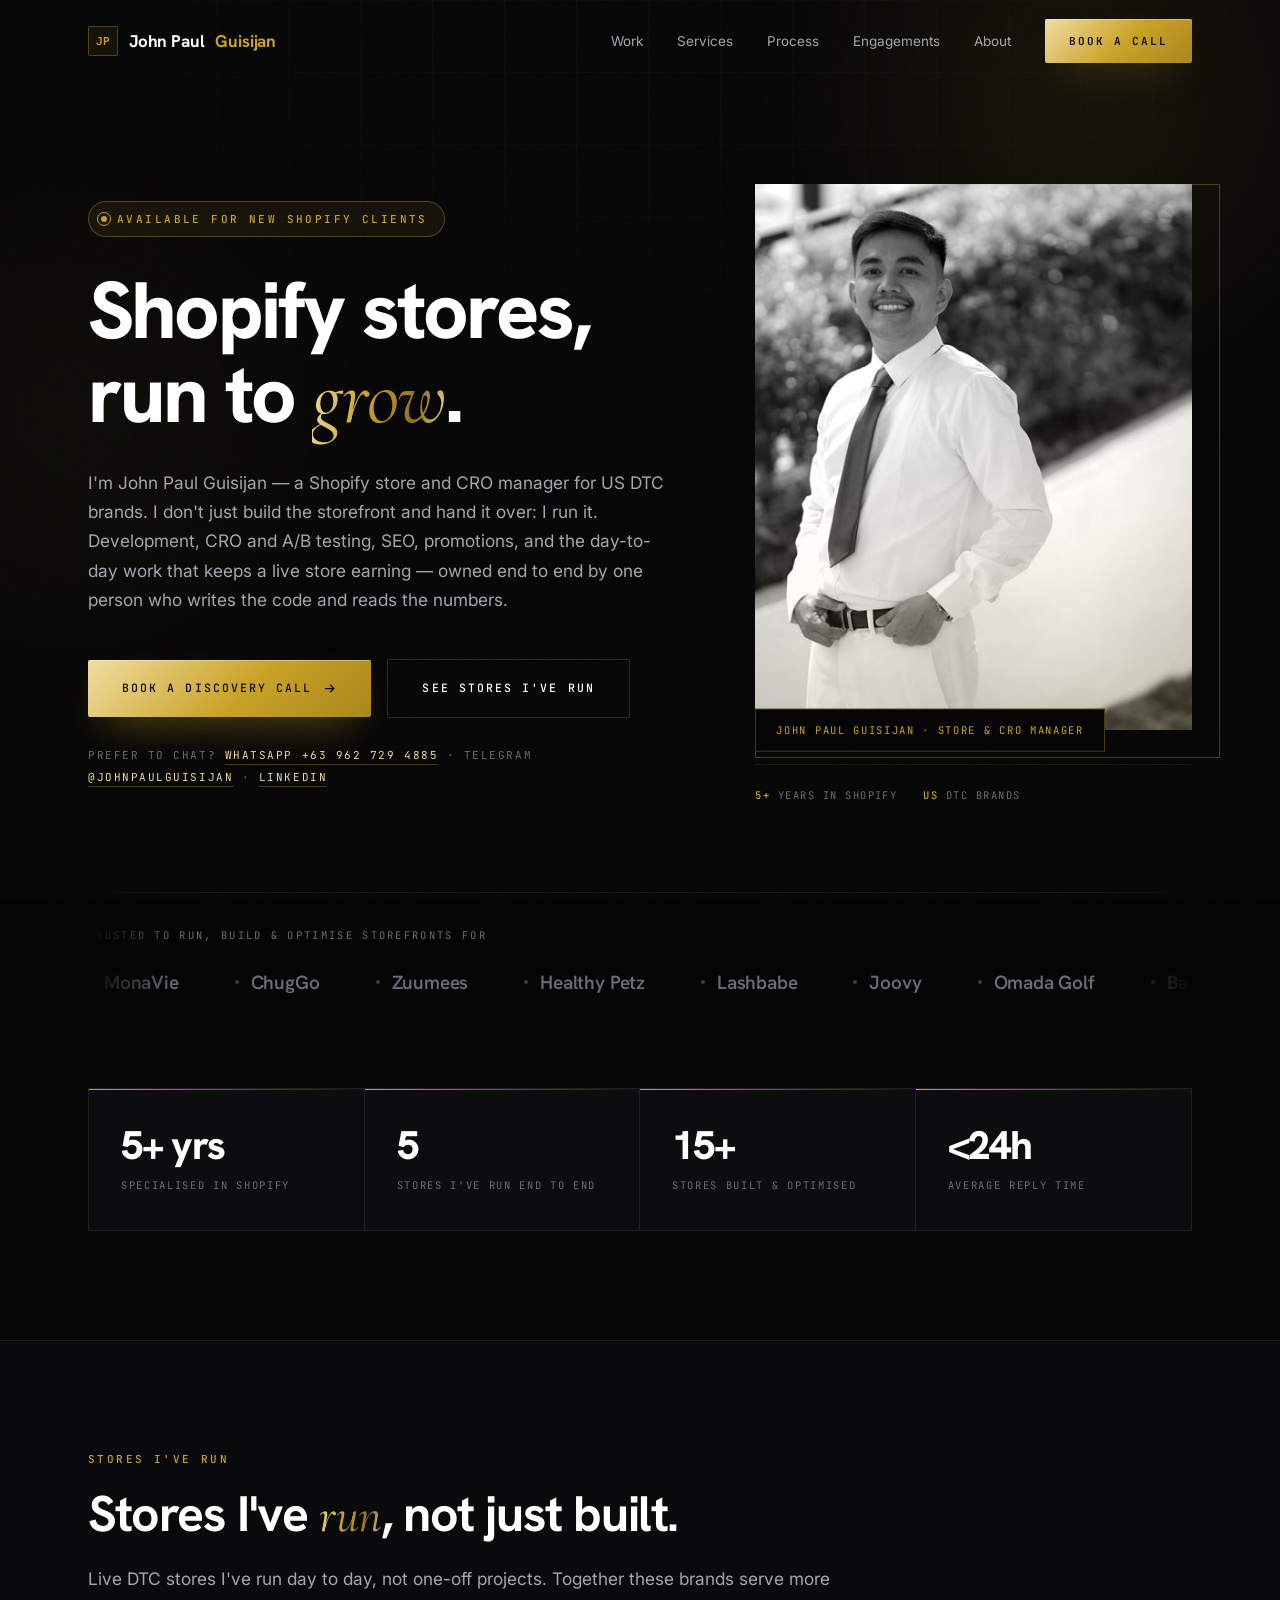
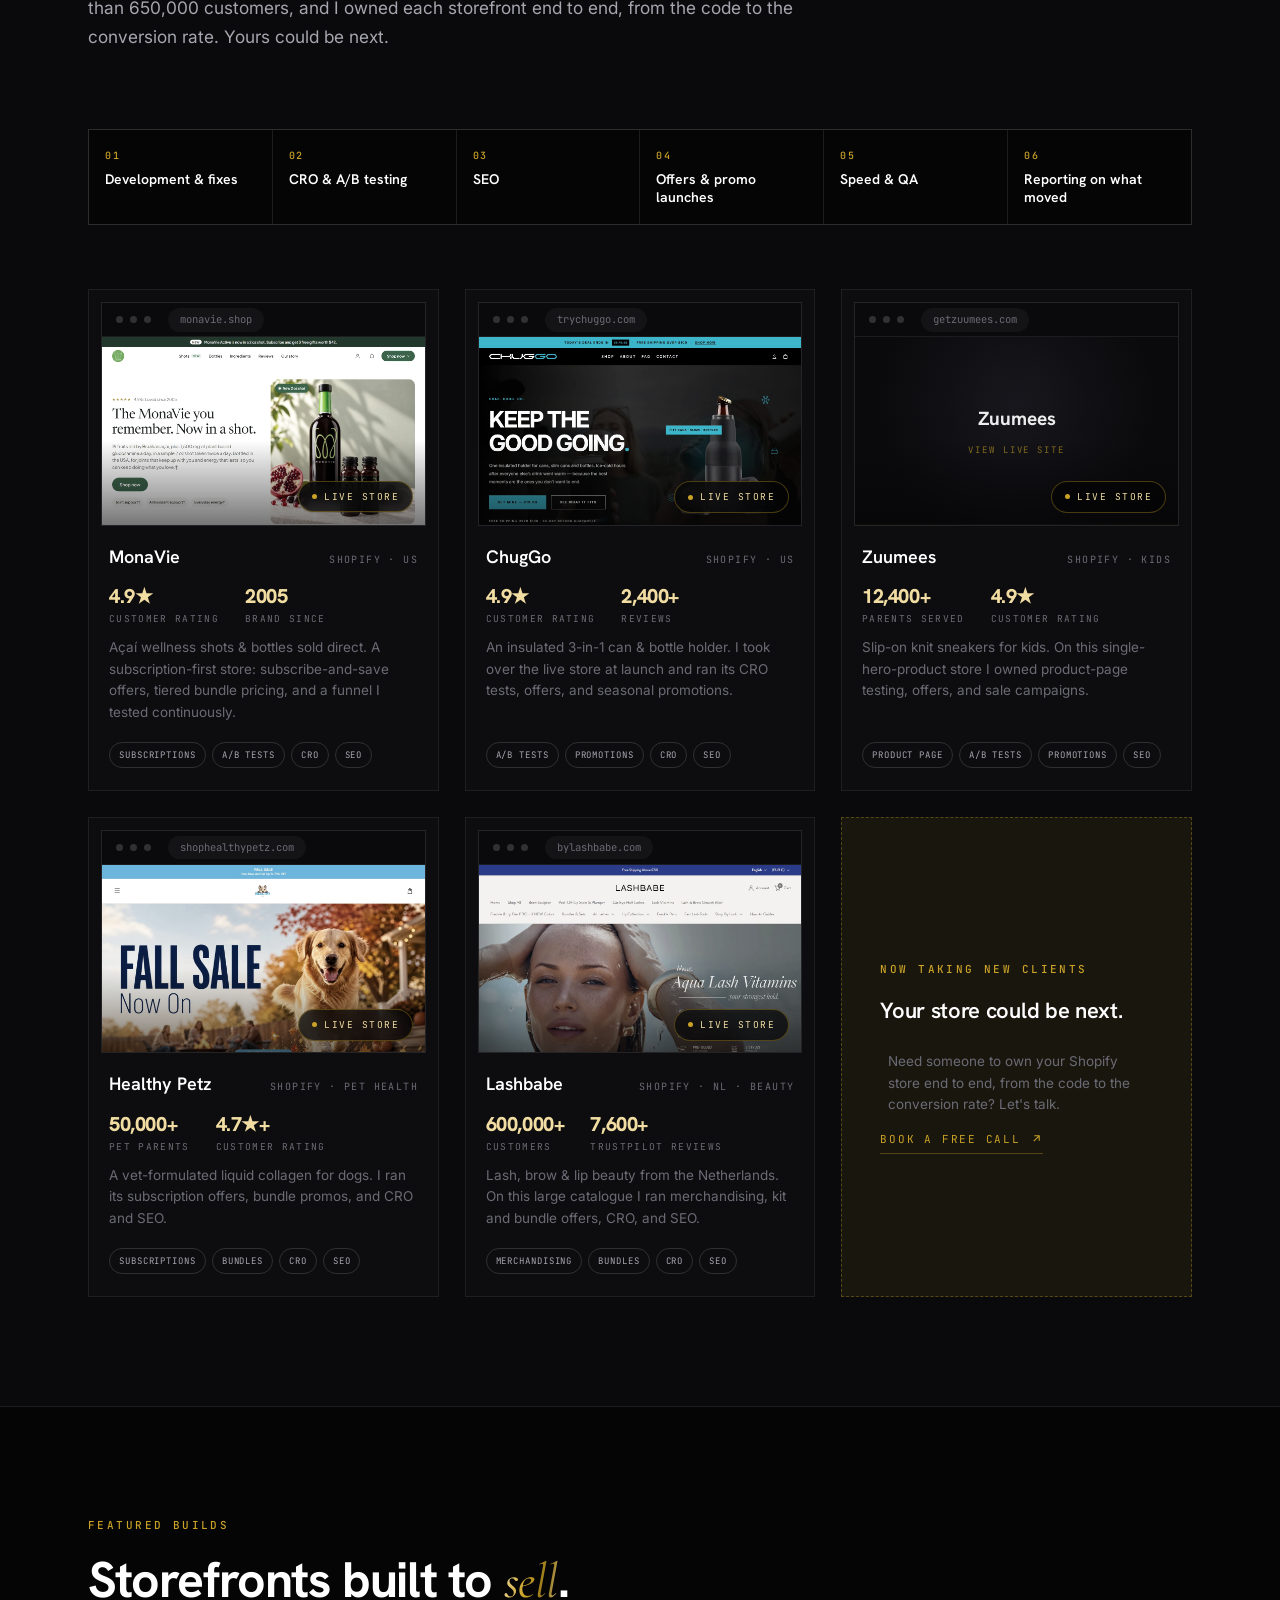
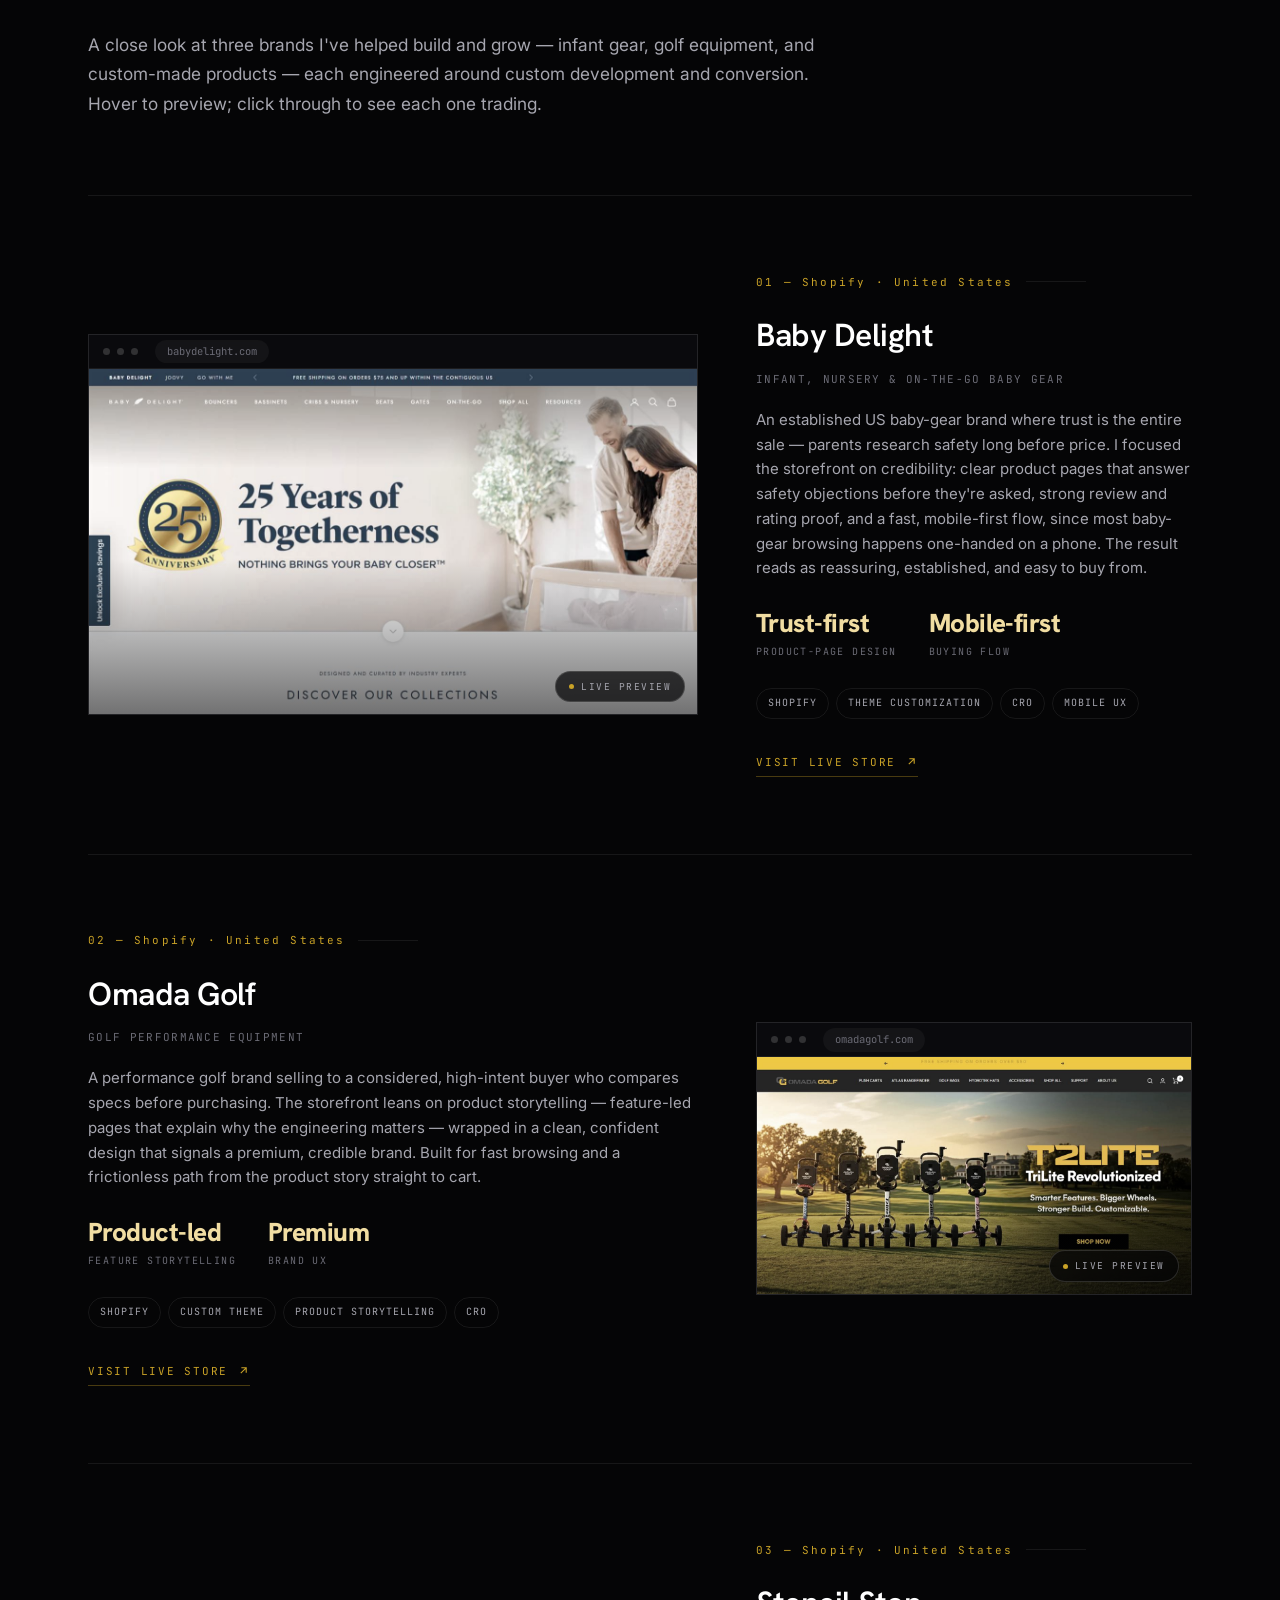
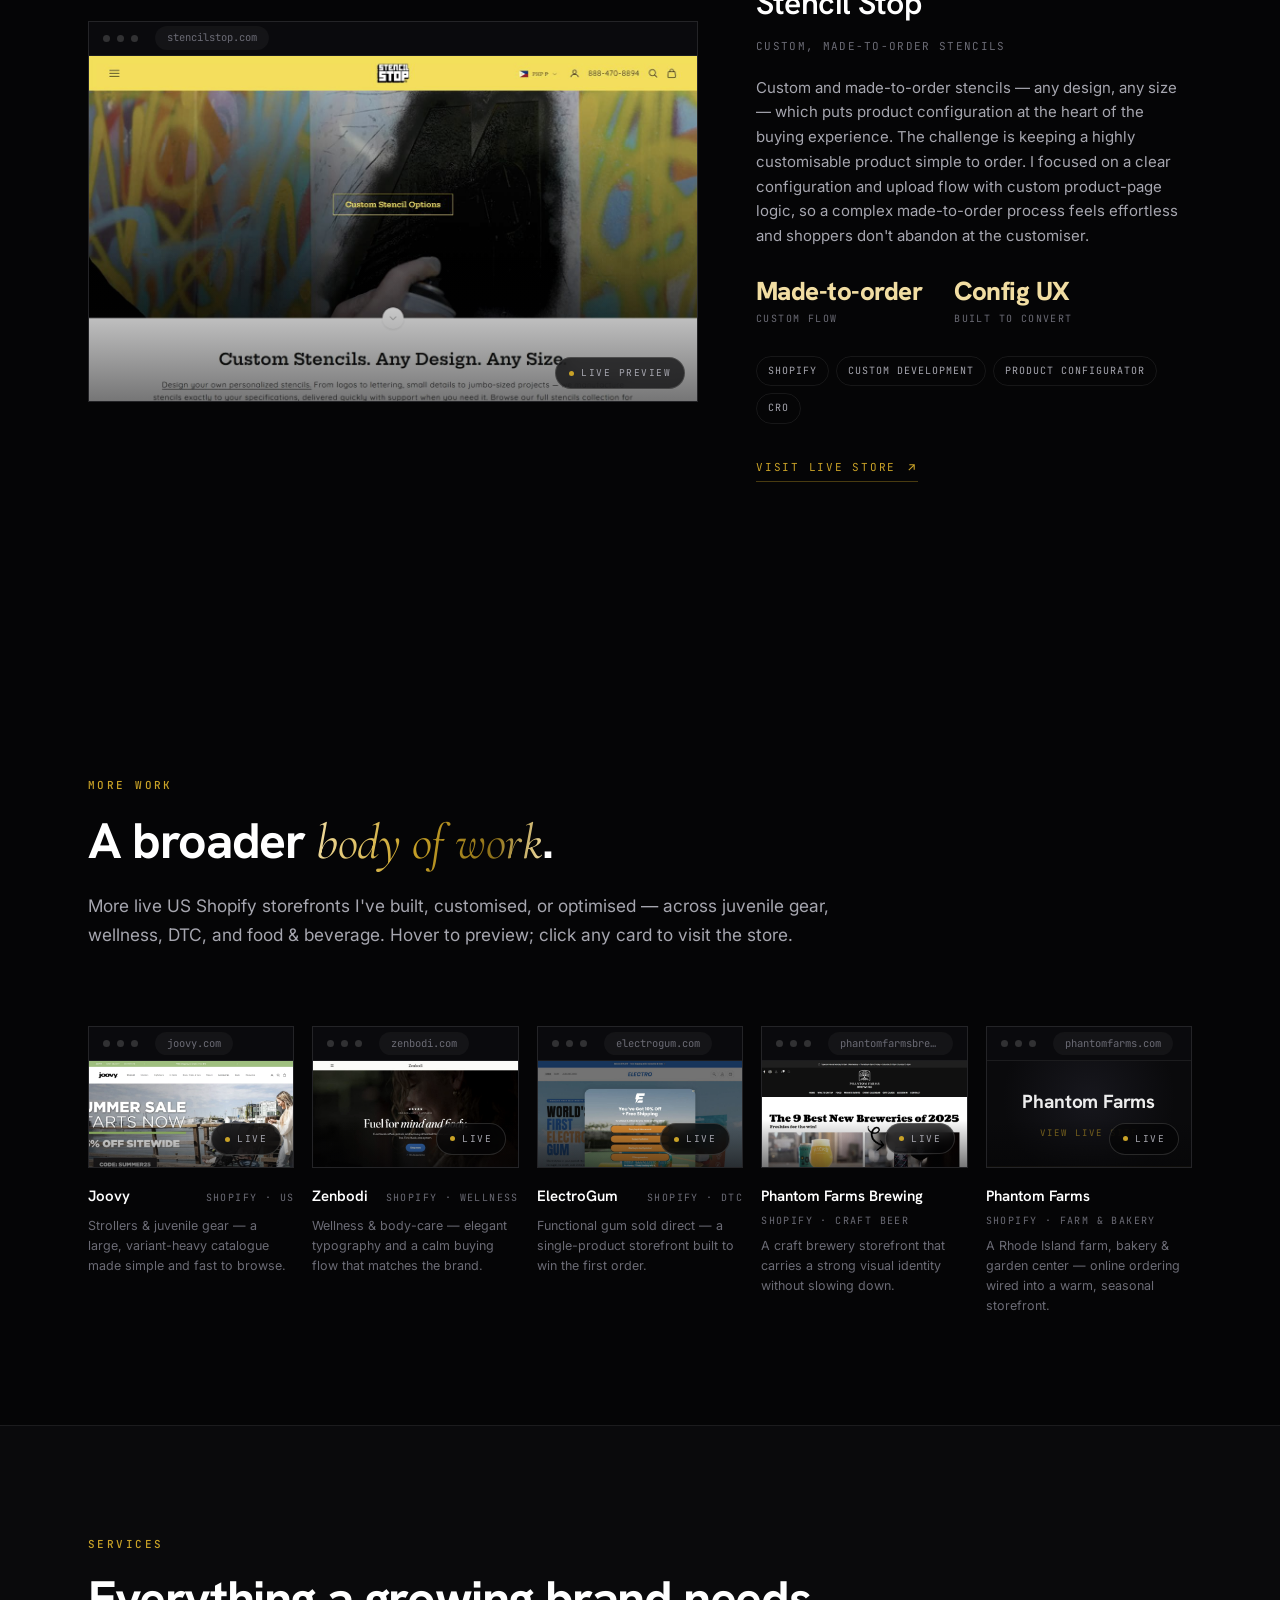
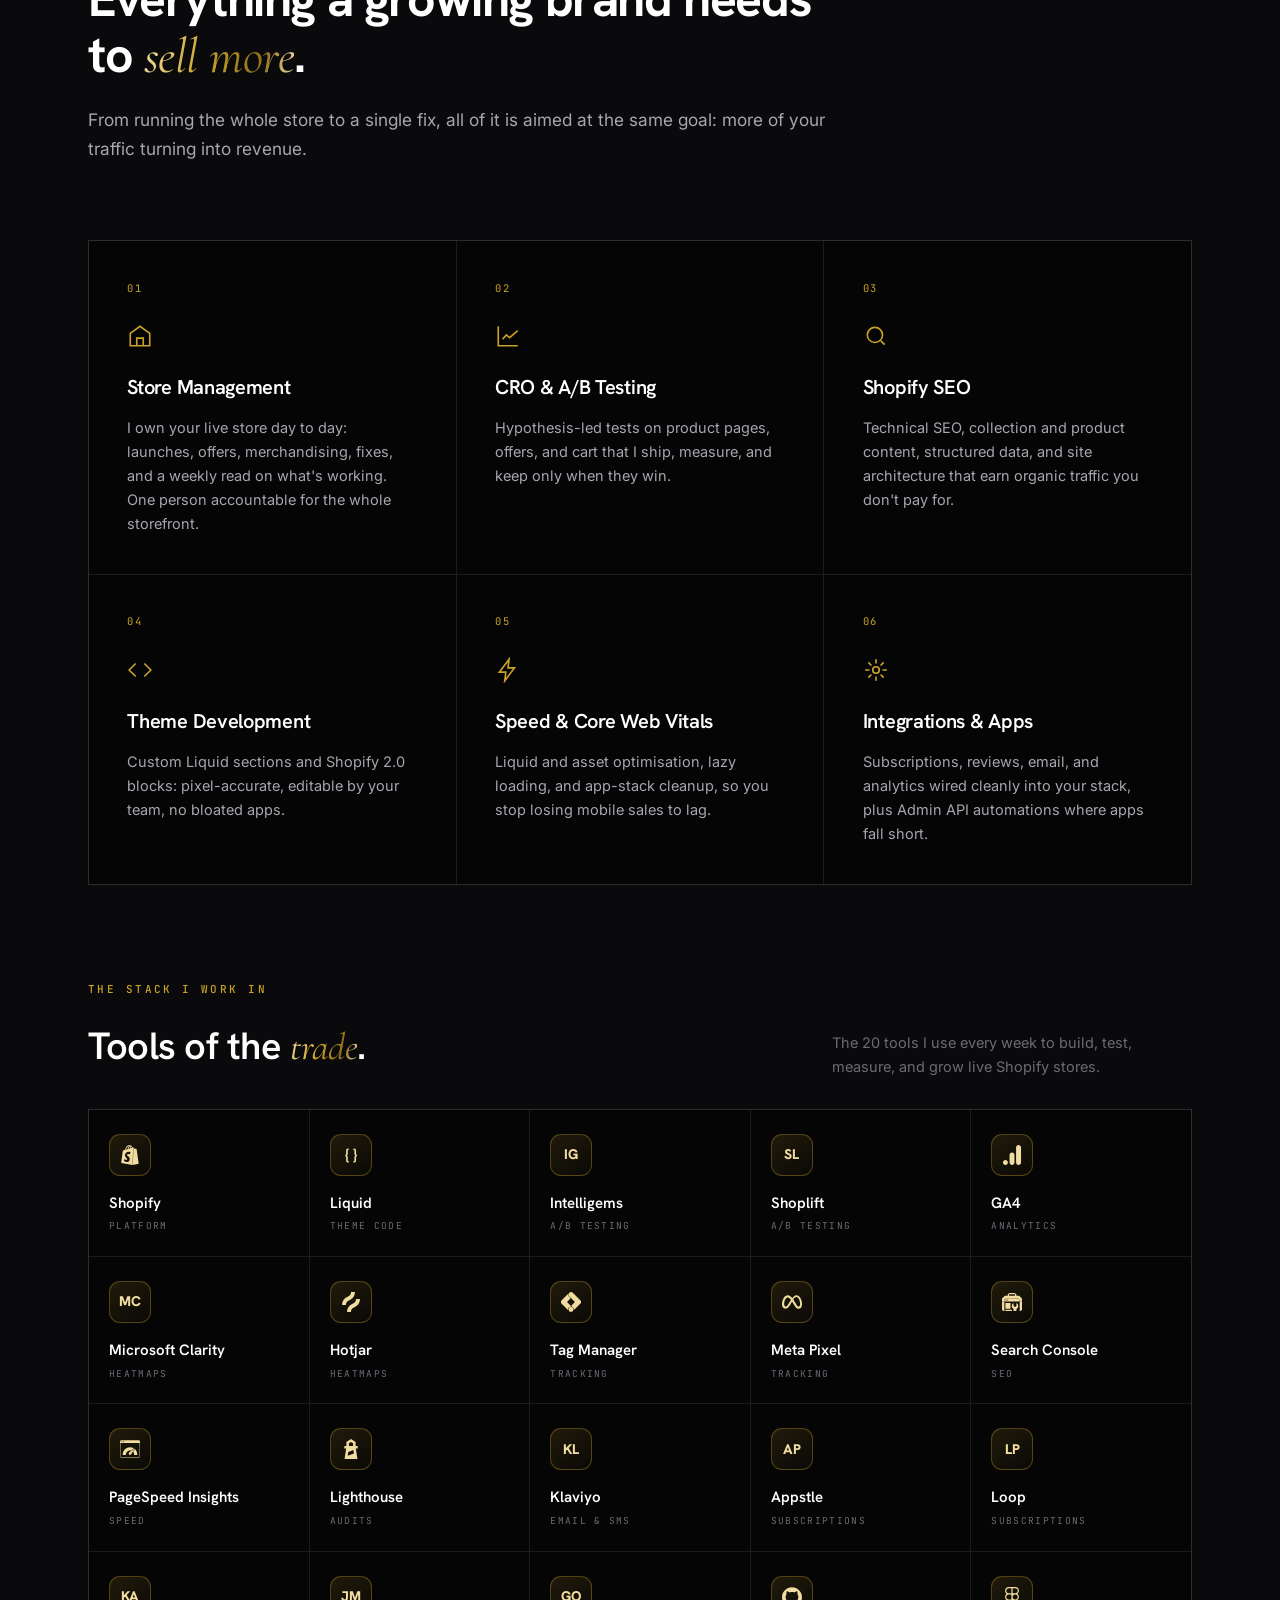
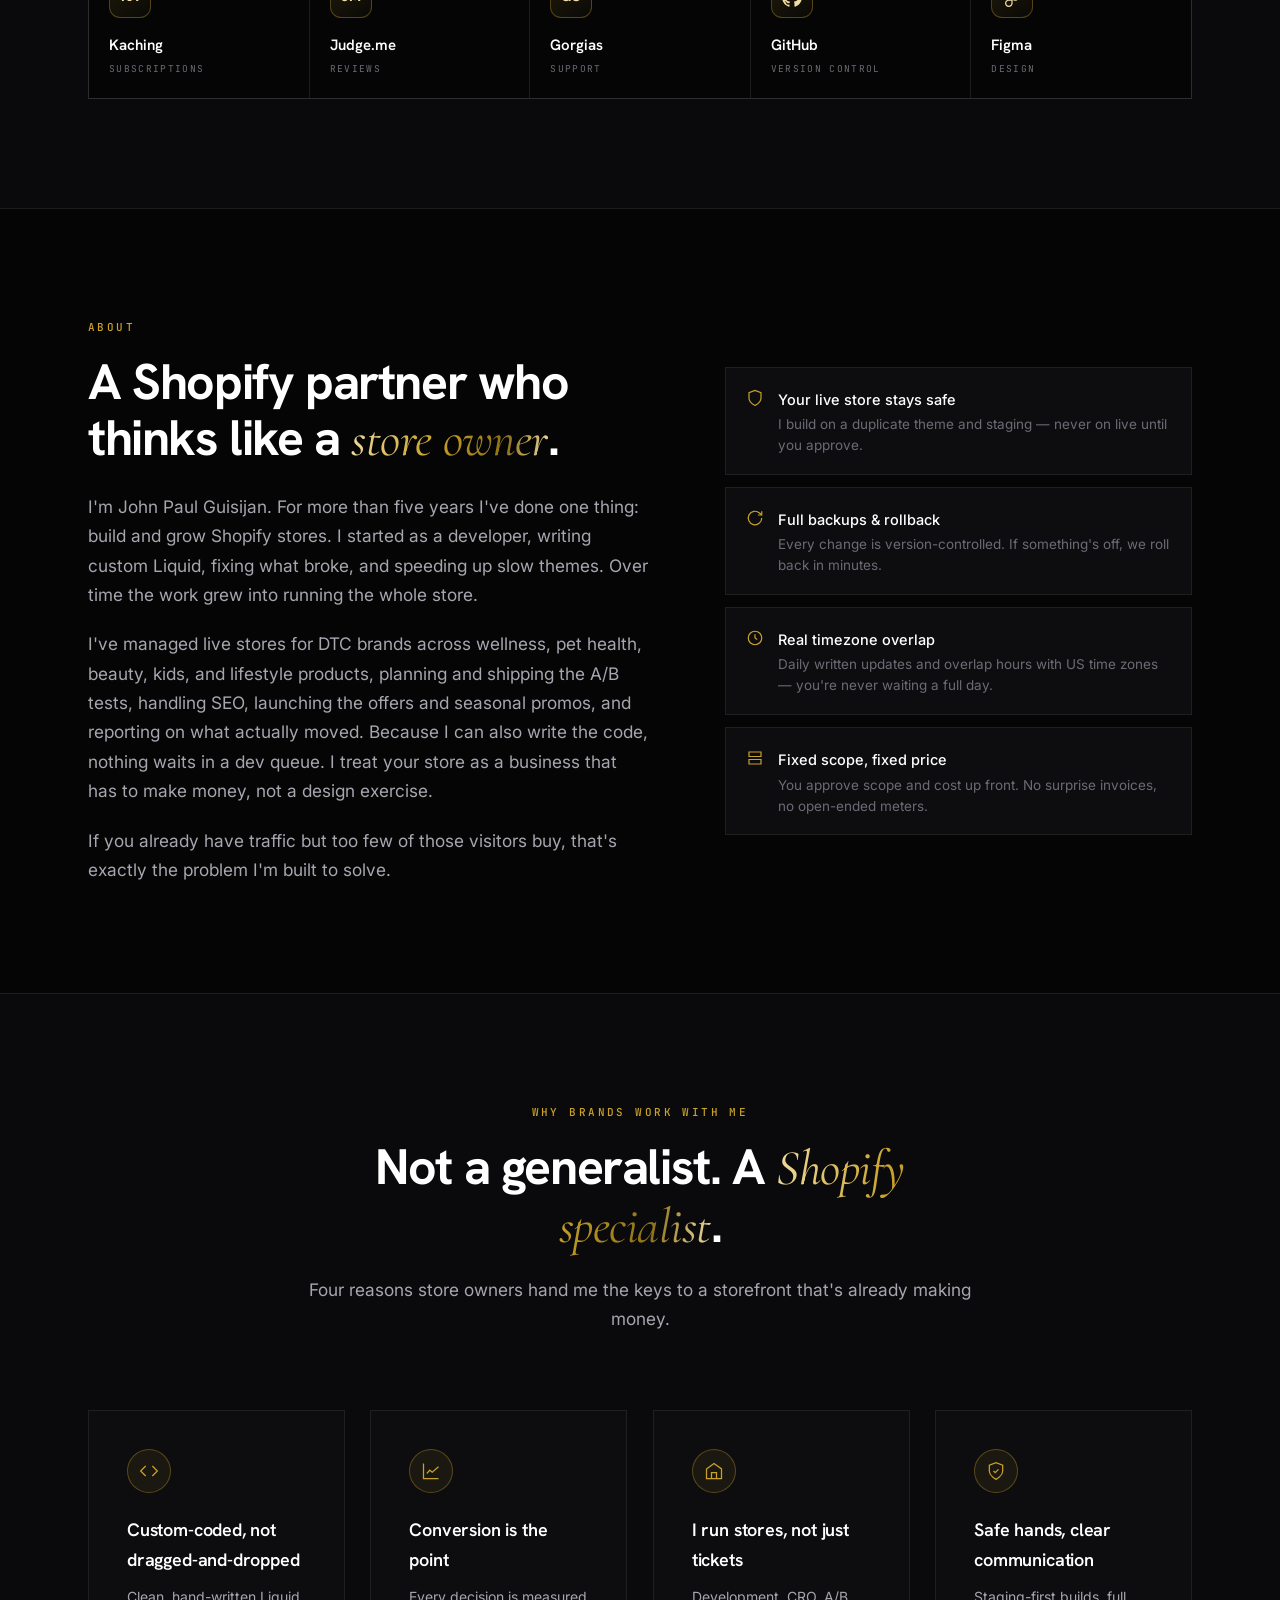
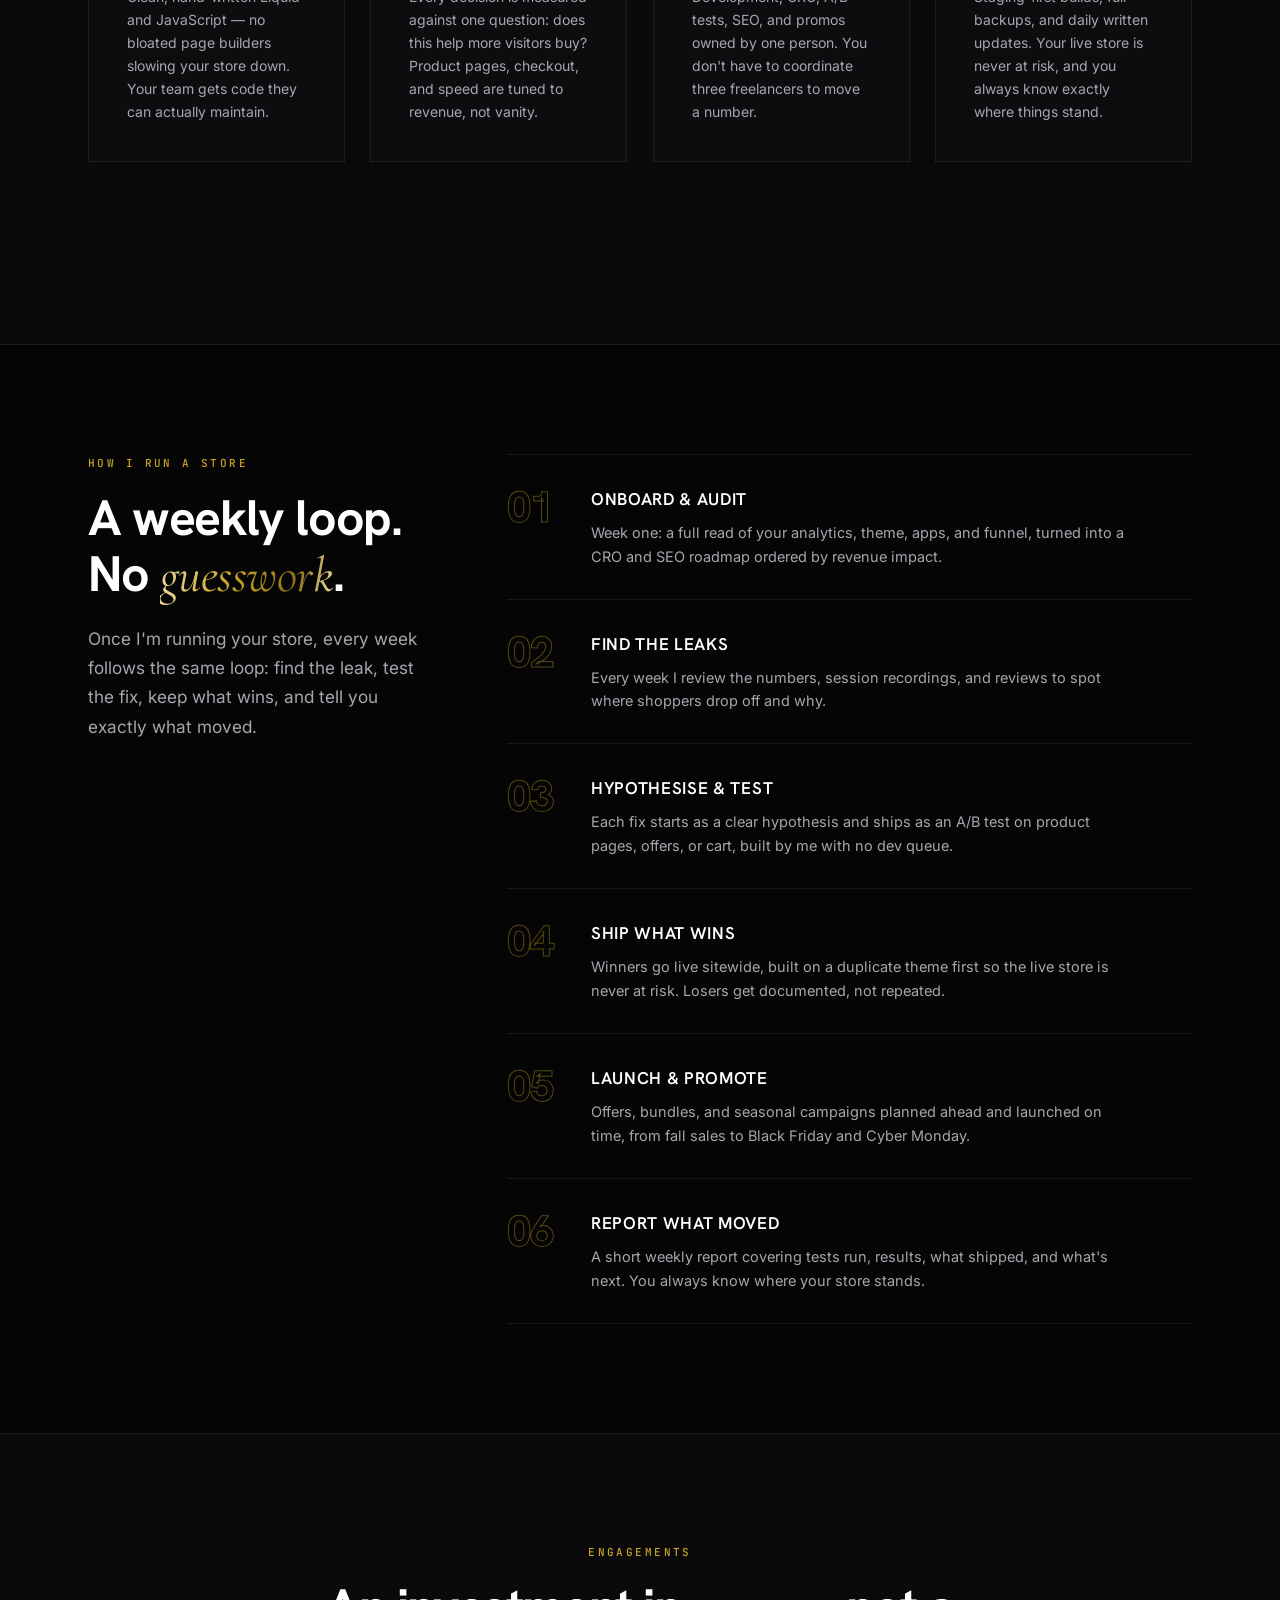
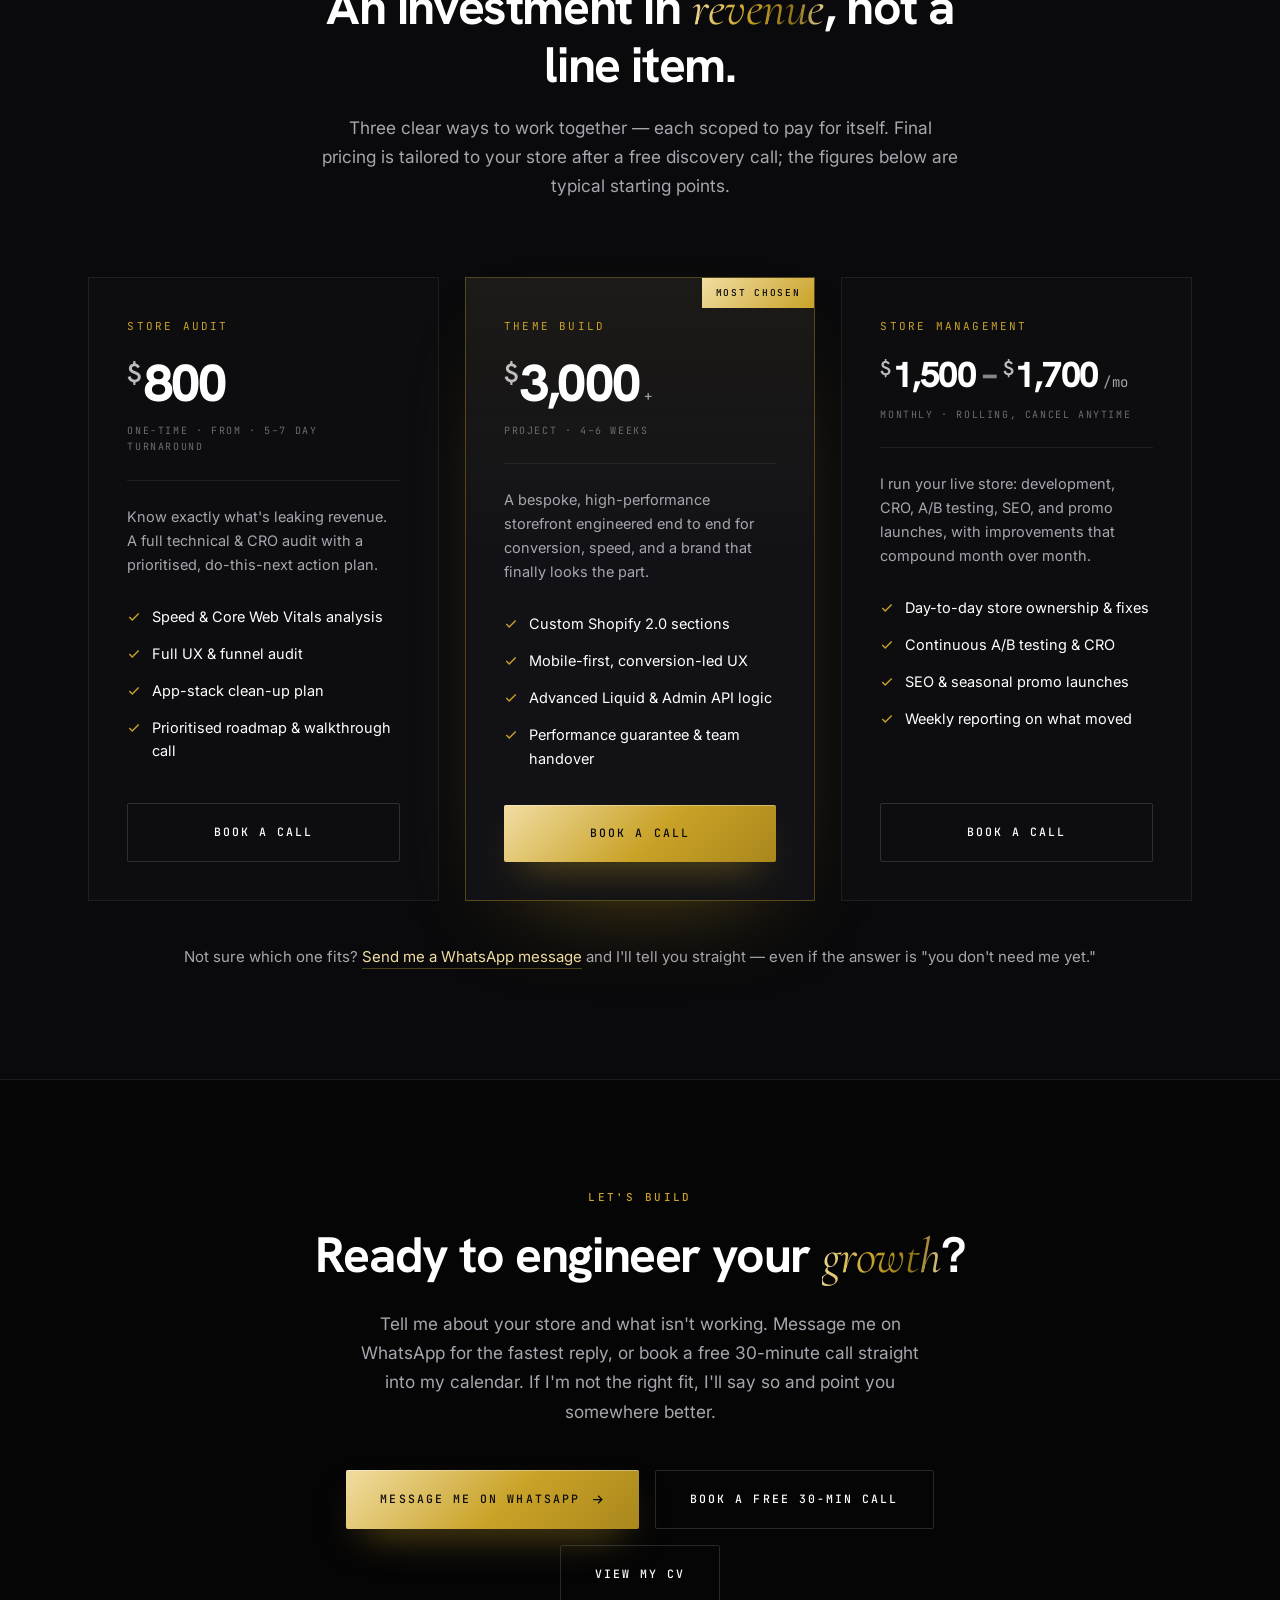
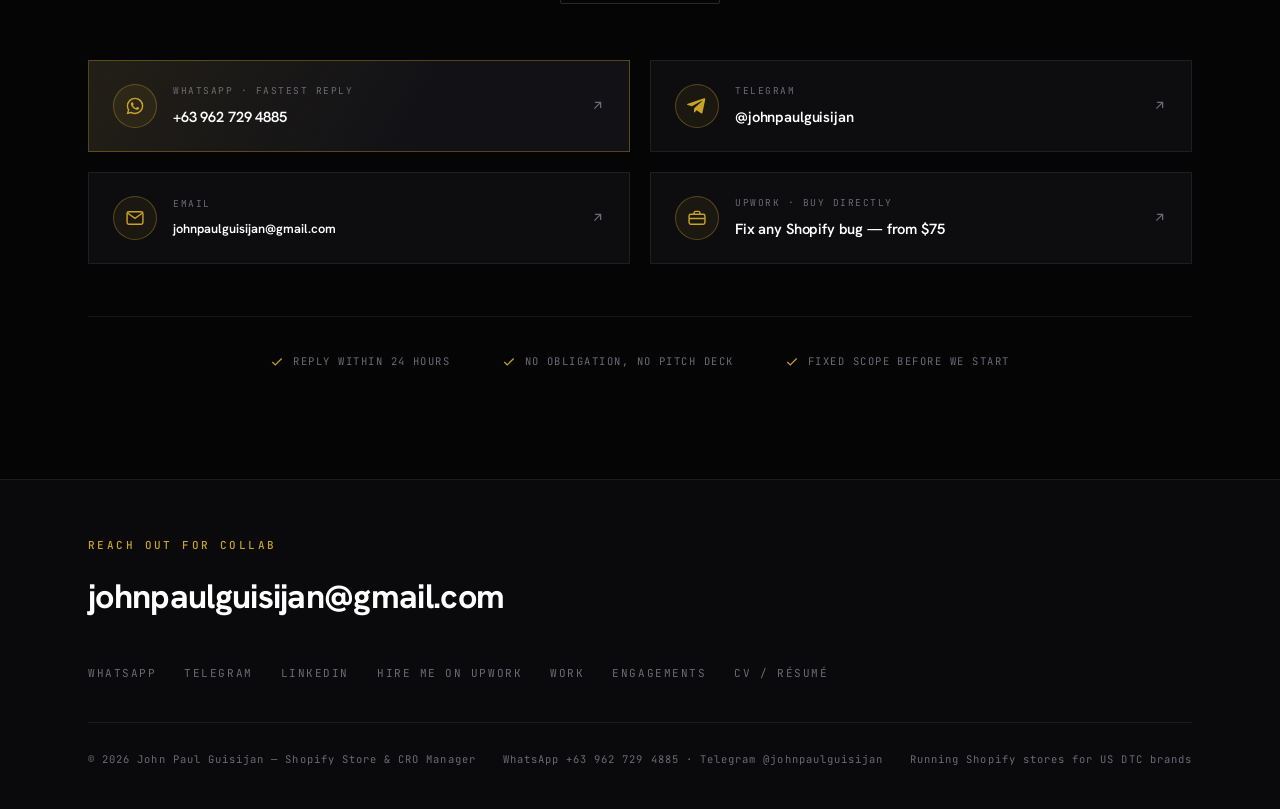
==== commit 3d48fd36: "Reframe portfolio as available for new clients - Hero badge: Available for new Shopify clients - Man" ====
--- a/index.html
+++ b/index.html
@@ -36,7 +36,7 @@
   "@type": "Person",
   "name": "John Paul Guisijan",
   "jobTitle": "Shopify Store & CRO Manager",
-  "description": "Shopify store and CRO manager running live DTC stores end to end: CRO, A/B testing, SEO, and theme development.",
+  "description": "Shopify store and CRO manager who runs DTC stores end to end: CRO, A/B testing, SEO, and theme development.",
   "url": "https://johnpaulguisijan-png.github.io/",
   "image": "https://johnpaulguisijan-png.github.io/johnpaul.jpg",
   "email": "mailto:johnpaulguisijan@gmail.com",
@@ -61,7 +61,7 @@
   ---------------------------------------------------------------------------
   1. VIDEO PREVIEWS — all 13 cards have recordings (added 2026-10-14). Every card plays a screen recording on hover if one
      exists. Drop .mp4 files at the repo ROOT using the same base name as the
-     screenshot. Stores I manage (5): chuggo, zuumees, monavie, healthypetz, lashbabe.
+     screenshot. Stores I've run (5): chuggo, zuumees, monavie, healthypetz, lashbabe.
      Featured (3): babydelight, omadagolf, stencilstop.
      More work grid: joovy, zenbodi, electrogum, phantomfarms (brewing),
      phantomfarms-com (farm/bakery).
@@ -475,7 +475,7 @@
 @media(max-width:1100px){#more .grid-tiles{grid-template-columns:repeat(3,1fr)}}
 @media(max-width:760px){#more .grid-tiles{grid-template-columns:repeat(2,1fr)}}
 @media(max-width:480px){#more .grid-tiles{grid-template-columns:repeat(1,1fr)}}
-/* ---- Stores I manage ---- */
+/* ---- Stores I've run ---- */
 .own{display:grid;grid-template-columns:repeat(6,1fr);gap:1px;background:var(--line);border:1px solid var(--line);margin-bottom:clamp(40px,5vw,64px)}
 .own__i{background:var(--bg);padding:18px 16px;display:flex;flex-direction:column;gap:6px}
 .own__i b{font-family:var(--f-mono);font-size:10px;font-weight:500;letter-spacing:.16em;color:var(--gold)}
@@ -765,7 +765,7 @@
       <div class="hero__copy">
         <div class="pill rv">
           <span class="pill__dot"></span>
-          <span class="eyebrow">Currently running 5 live Shopify stores</span>
+          <span class="eyebrow">Available for new Shopify clients</span>
         </div>
 
         <h1 class="display rv">
@@ -784,7 +784,7 @@
             Book a discovery call
             <svg class="ico" viewBox="0 0 24 24" fill="none" stroke="currentColor" stroke-width="2"><path d="M5 12h14M13 6l6 6-6 6"/></svg>
           </a>
-          <a href="#work" class="btn btn--ghost">See stores I run</a>
+          <a href="#work" class="btn btn--ghost">See stores I've run</a>
         </div>
 
         <p class="hero__note rv">
@@ -840,7 +840,7 @@
       </div>
       <div class="stat">
         <div class="stat__k"><span class="counter" data-to="5">0</span></div>
-        <div class="stat__l">Live stores I manage day to day</div>
+        <div class="stat__l">Stores I've run end to end</div>
       </div>
       <div class="stat">
         <div class="stat__k"><span class="counter" data-to="15">0</span>+</div>
@@ -858,10 +858,10 @@
 <section id="work" class="band">
   <div class="wrap">
     <div class="sect-head rv">
-      <span class="eyebrow">Stores I manage</span>
-      <h2 class="sect">Live stores I <span class="serif gold-text">run</span>, not just build.</h2>
-      <p class="lead">These are live US-facing DTC stores I'm responsible for day to day, not one-off projects. Together these brands serve
-        more than 650,000 customers, and I own each storefront end to end, from the code to the conversion rate.</p>
+      <span class="eyebrow">Stores I've run</span>
+      <h2 class="sect">Stores I've <span class="serif gold-text">run</span>, not just built.</h2>
+      <p class="lead">Live DTC stores I've run day to day, not one-off projects. Together these brands serve more than
+        650,000 customers, and I owned each storefront end to end, from the code to the conversion rate. Yours could be next.</p>
     </div>
 
     <div class="own rv">
@@ -884,11 +884,11 @@
               <img src="monavie.jpg" alt="MonaVie storefront" loading="lazy" decoding="async" onerror="if(this.src.endsWith(String.fromCharCode(46)+'jpg')){this.src=this.src.slice(0,-3)+'png'}else{this.remove()}">
             </div>
             <div class="frame__scrim"></div>
-            <div class="frame__badge"><span class="pulse"></span> Managing</div>
+            <div class="frame__badge"><span class="pulse"></span> Live store</div>
           </div>
           <div class="tile__meta"><span class="tile__name">MonaVie</span><span class="tile__type">Shopify · US</span></div>
           <div class="tile__stats"><div><b>4.9&#9733;</b><span>Customer rating</span></div><div><b>2005</b><span>Brand since</span></div></div>
-          <p>Açaí wellness shots &amp; bottles sold direct. A subscription-first store: subscribe-and-save offers, tiered bundle pricing, and a funnel I test continuously.</p>
+          <p>Açaí wellness shots &amp; bottles sold direct. A subscription-first store: subscribe-and-save offers, tiered bundle pricing, and a funnel I tested continuously.</p>
           <div class="stack"><span class="chip">Subscriptions</span><span class="chip">A/B tests</span><span class="chip">CRO</span><span class="chip">SEO</span></div>
         </a>
       </article>
@@ -902,11 +902,11 @@
               <img src="chuggo.jpg" alt="ChugGo storefront" loading="lazy" decoding="async" onerror="if(this.src.endsWith(String.fromCharCode(46)+'jpg')){this.src=this.src.slice(0,-3)+'png'}else{this.remove()}">
             </div>
             <div class="frame__scrim"></div>
-            <div class="frame__badge"><span class="pulse"></span> Managing</div>
+            <div class="frame__badge"><span class="pulse"></span> Live store</div>
           </div>
           <div class="tile__meta"><span class="tile__name">ChugGo</span><span class="tile__type">Shopify · US</span></div>
           <div class="tile__stats"><div><b>4.9&#9733;</b><span>Customer rating</span></div><div><b>2,400+</b><span>Reviews</span></div></div>
-          <p>An insulated 3-in-1 can &amp; bottle holder. I took over the live store at launch and run its CRO tests, offers, and seasonal promotions.</p>
+          <p>An insulated 3-in-1 can &amp; bottle holder. I took over the live store at launch and ran its CRO tests, offers, and seasonal promotions.</p>
           <div class="stack"><span class="chip">A/B tests</span><span class="chip">Promotions</span><span class="chip">CRO</span><span class="chip">SEO</span></div>
         </a>
       </article>
@@ -920,11 +920,11 @@
               <img src="zuumees.jpg" alt="Zuumees kids sneakers storefront" loading="lazy" decoding="async" onerror="if(this.src.endsWith(String.fromCharCode(46)+'jpg')){this.src=this.src.slice(0,-3)+'png'}else{this.remove()}">
             </div>
             <div class="frame__scrim"></div>
-            <div class="frame__badge"><span class="pulse"></span> Managing</div>
+            <div class="frame__badge"><span class="pulse"></span> Live store</div>
           </div>
           <div class="tile__meta"><span class="tile__name">Zuumees</span><span class="tile__type">Shopify · Kids</span></div>
           <div class="tile__stats"><div><b>12,400+</b><span>Parents served</span></div><div><b>4.9&#9733;</b><span>Customer rating</span></div></div>
-          <p>Slip-on knit sneakers for kids. On this single-hero-product store I own product-page testing, offers, and sale campaigns.</p>
+          <p>Slip-on knit sneakers for kids. On this single-hero-product store I owned product-page testing, offers, and sale campaigns.</p>
           <div class="stack"><span class="chip">Product page</span><span class="chip">A/B tests</span><span class="chip">Promotions</span><span class="chip">SEO</span></div>
         </a>
       </article>
@@ -938,11 +938,11 @@
               <img src="healthypetz.jpg" alt="Healthy Petz storefront" loading="lazy" decoding="async" onerror="if(this.src.endsWith(String.fromCharCode(46)+'jpg')){this.src=this.src.slice(0,-3)+'png'}else{this.remove()}">
             </div>
             <div class="frame__scrim"></div>
-            <div class="frame__badge"><span class="pulse"></span> Managing</div>
+            <div class="frame__badge"><span class="pulse"></span> Live store</div>
           </div>
           <div class="tile__meta"><span class="tile__name">Healthy Petz</span><span class="tile__type">Shopify · Pet health</span></div>
           <div class="tile__stats"><div><b>50,000+</b><span>Pet parents</span></div><div><b>4.7&#9733;+</b><span>Customer rating</span></div></div>
-          <p>A vet-formulated liquid collagen for dogs. I run its subscription offers, bundle promos, and ongoing CRO and SEO.</p>
+          <p>A vet-formulated liquid collagen for dogs. I ran its subscription offers, bundle promos, and CRO and SEO.</p>
           <div class="stack"><span class="chip">Subscriptions</span><span class="chip">Bundles</span><span class="chip">CRO</span><span class="chip">SEO</span></div>
         </a>
       </article>
@@ -956,21 +956,21 @@
               <img src="lashbabe.jpg" alt="Lashbabe beauty storefront" loading="lazy" decoding="async" onerror="if(this.src.endsWith(String.fromCharCode(46)+'jpg')){this.src=this.src.slice(0,-3)+'png'}else{this.remove()}">
             </div>
             <div class="frame__scrim"></div>
-            <div class="frame__badge"><span class="pulse"></span> Managing</div>
+            <div class="frame__badge"><span class="pulse"></span> Live store</div>
           </div>
           <div class="tile__meta"><span class="tile__name">Lashbabe</span><span class="tile__type">Shopify · NL · Beauty</span></div>
           <div class="tile__stats"><div><b>600,000+</b><span>Customers</span></div><div><b>7,600+</b><span>Trustpilot reviews</span></div></div>
-          <p>Lash, brow &amp; lip beauty from the Netherlands. On this large catalogue I run merchandising, kit and bundle offers, CRO, and SEO.</p>
+          <p>Lash, brow &amp; lip beauty from the Netherlands. On this large catalogue I ran merchandising, kit and bundle offers, CRO, and SEO.</p>
           <div class="stack"><span class="chip">Merchandising</span><span class="chip">Bundles</span><span class="chip">CRO</span><span class="chip">SEO</span></div>
         </a>
       </article>
 
       <article class="tile tile--cta rv">
-        <a class="tile__link" href="https://wa.me/639627294885?text=Hi%20John%20Paul%20—%20I'd%20like%20to%20talk%20about%20you%20managing%20my%20Shopify%20store." target="_blank" rel="noopener">
-          <span class="eyebrow">Open seat</span>
+        <a class="tile__link" href="https://calendly.com/johnpaulguisijan/30min" target="_blank" rel="noopener">
+          <span class="eyebrow">Now taking new clients</span>
           <h3>Your store could be next.</h3>
           <p>Need someone to own your Shopify store end to end, from the code to the conversion rate? Let's talk.</p>
-          <span class="link-gold" style="align-self:flex-start">Message me
+          <span class="link-gold" style="align-self:flex-start">Book a free call
             <svg width="13" height="13" viewBox="0 0 24 24" fill="none" stroke="currentColor" stroke-width="2"><path d="M7 17 17 7M8 7h9v9"/></svg>
           </span>
         </a>
@@ -1306,8 +1306,8 @@
         into running the whole store.
       </p>
       <p class="lead" style="margin-bottom:20px">
-        Today I manage live stores for US DTC brands across wellness, pet health, beauty, kids, and lifestyle products.
-        I plan and ship the A/B tests, handle SEO, launch the offers and seasonal promos, and report on what actually
+        I've managed live stores for DTC brands across wellness, pet health, beauty, kids, and lifestyle products,
+        planning and shipping the A/B tests, handling SEO, launching the offers and seasonal promos, and reporting on what actually
         moved. Because I can also write the code, nothing waits in a dev queue. I treat your store as a business that
         has to make money, not a design exercise.
       </p>
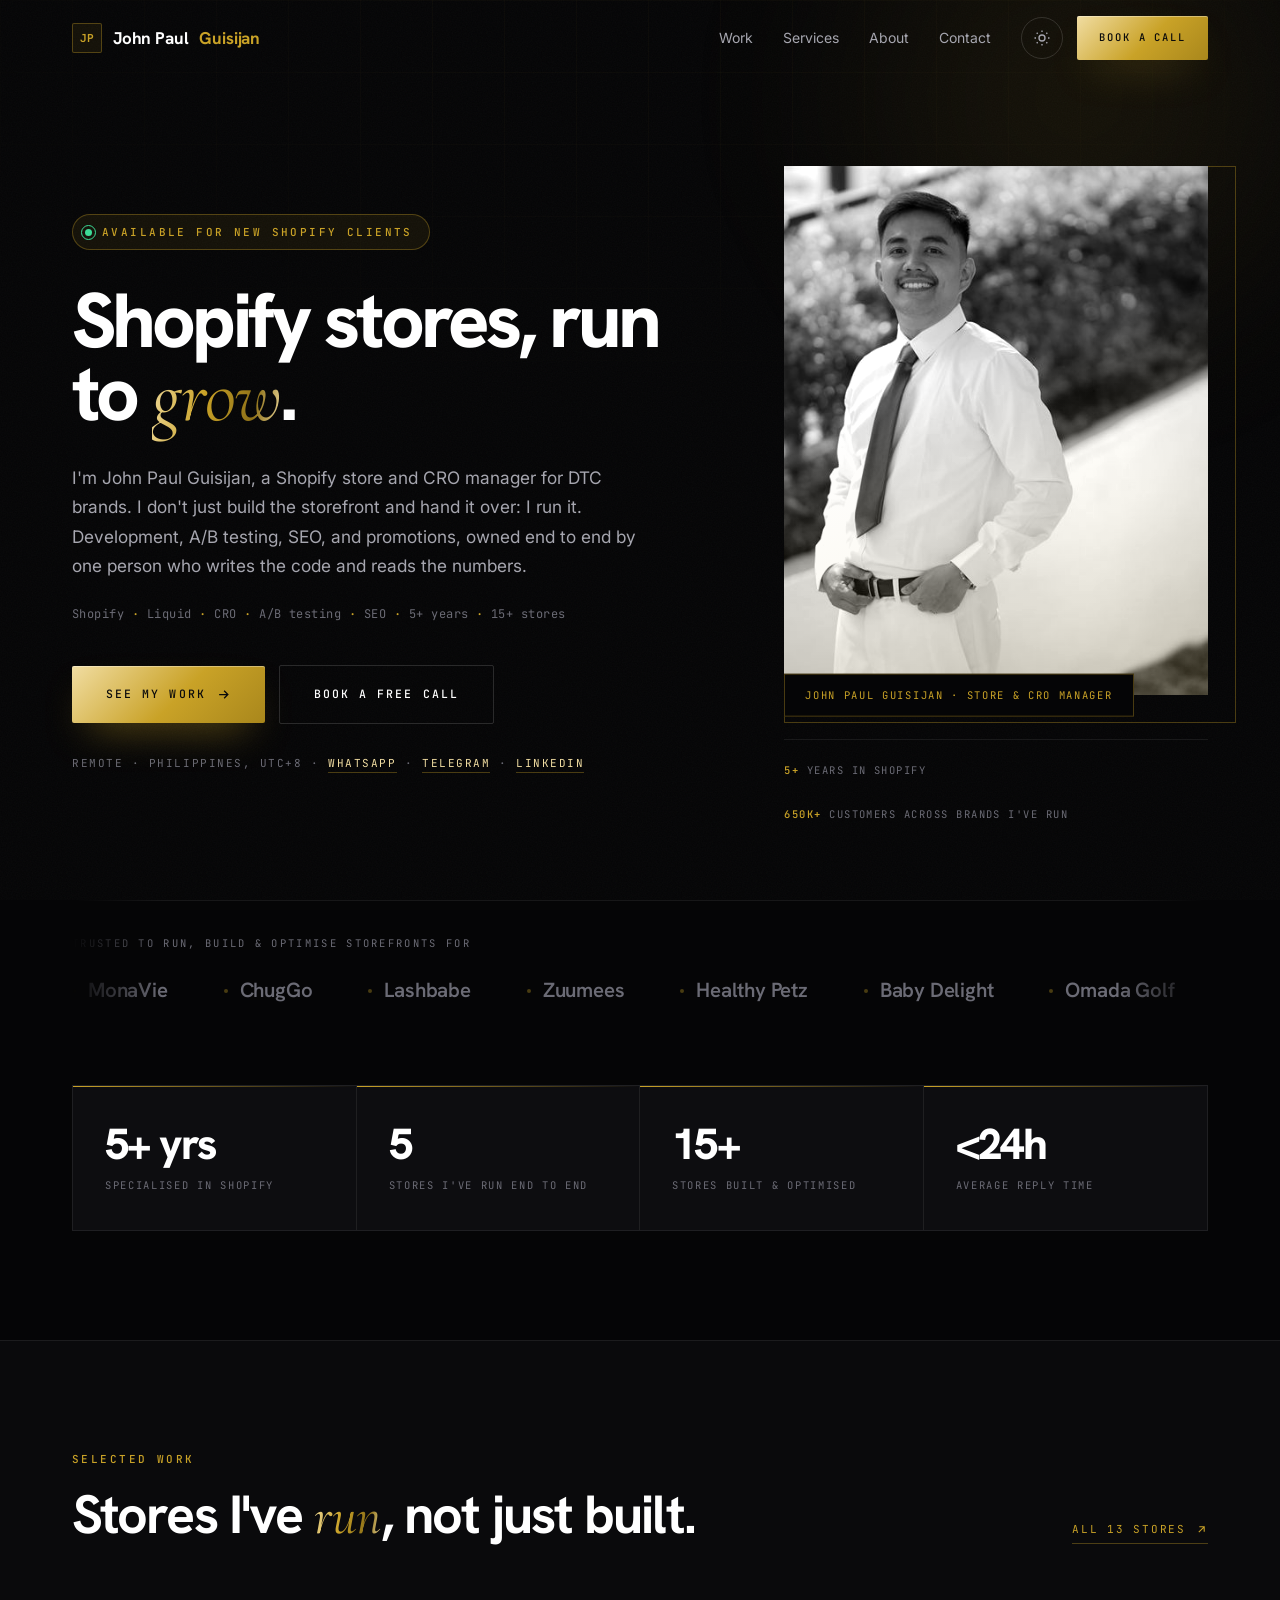
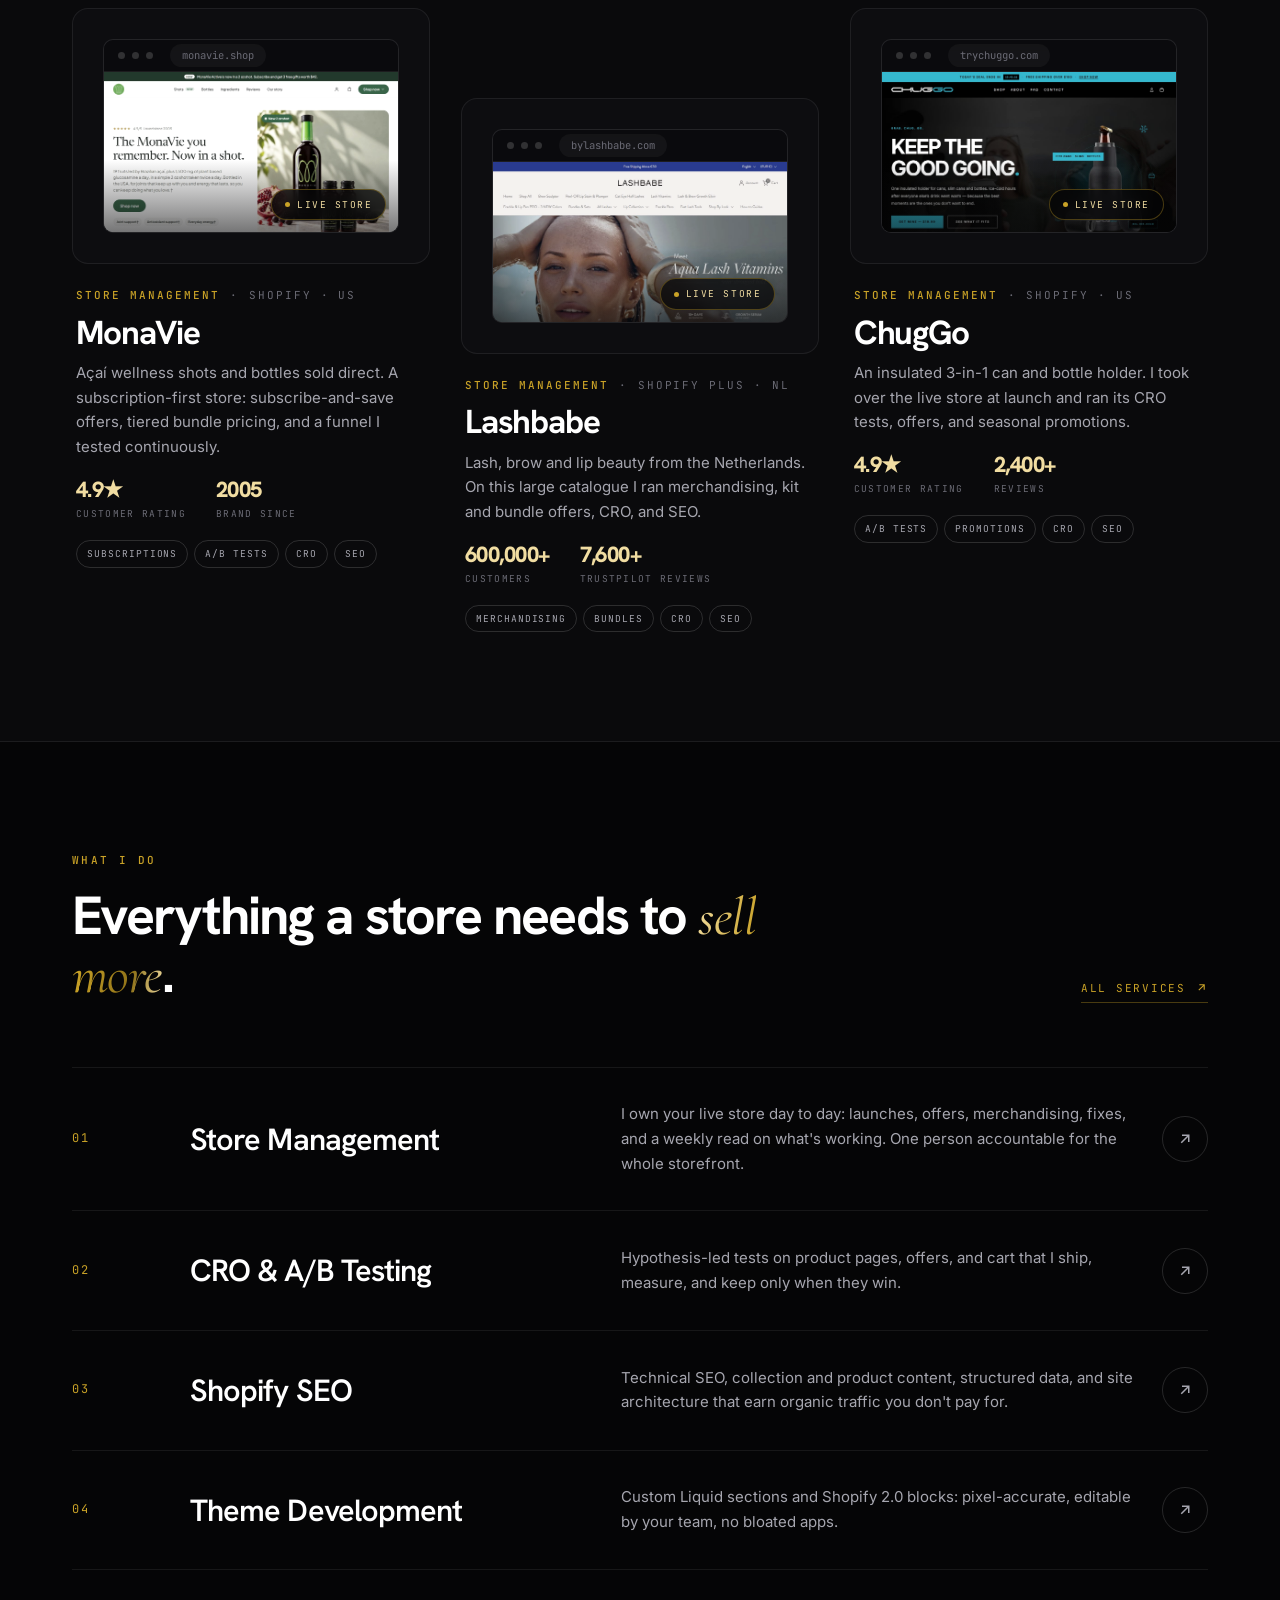
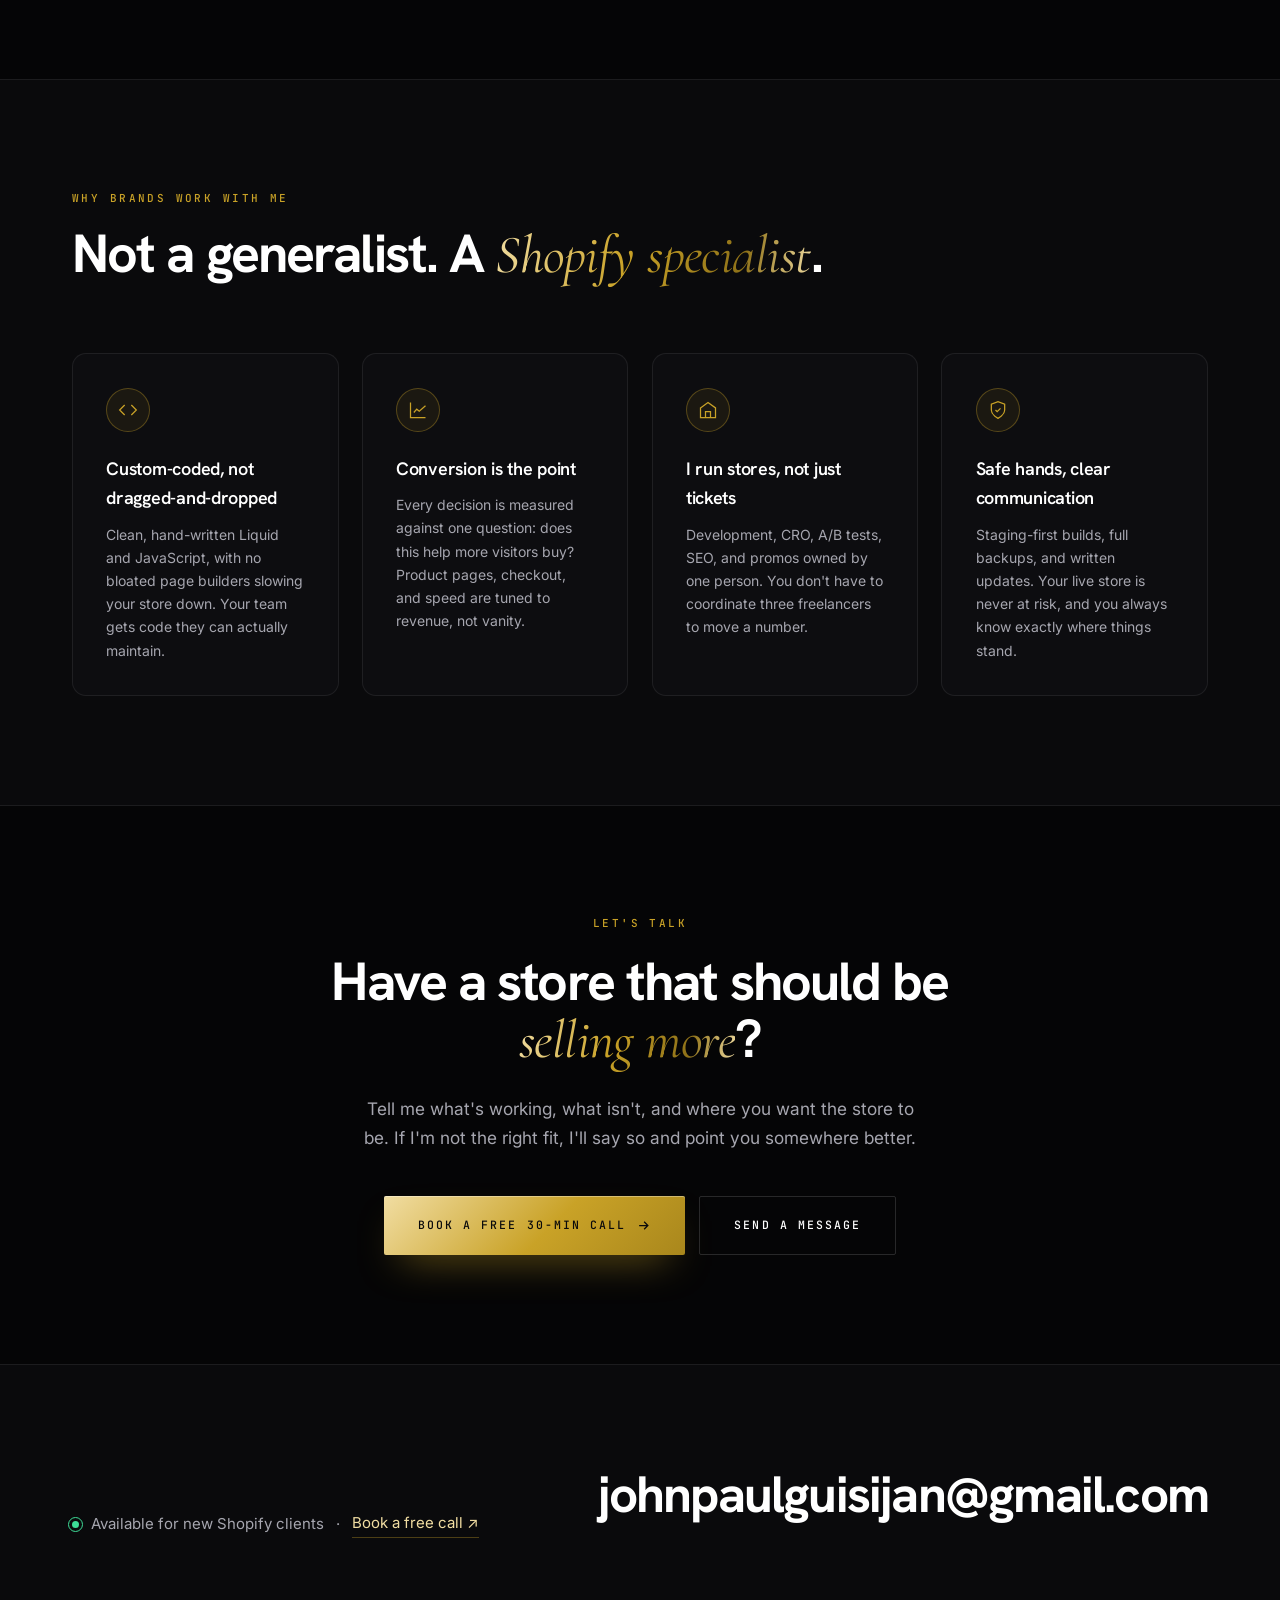
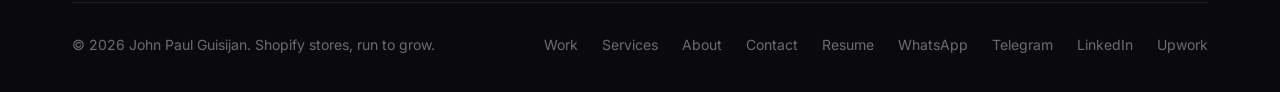
==== commit f76c6f88: "Rebuild as a multi-page site with light and dark themes - Separate pages: Home, Work, Services, Abou" ====
--- a/index.html
+++ b/index.html
@@ -1,1368 +1,240 @@
 <!DOCTYPE html>
-<html lang="en">
+<html lang="en" data-theme="dark">
 <head>
 <meta charset="utf-8">
 <meta name="viewport" content="width=device-width, initial-scale=1, viewport-fit=cover">
 <title>John Paul Guisijan — Shopify Store &amp; CRO Manager</title>
-<meta name="description" content="Shopify store and CRO manager for US DTC brands. I run live stores end to end — development, CRO, A/B testing, SEO, promotions, and day-to-day operations.">
+<meta name="description" content="Shopify store and CRO manager for DTC brands. I run live stores end to end: development, CRO, A/B testing, SEO, and promotions. Available for new clients.">
 <meta name="theme-color" content="#050506">
-
+<link rel="canonical" href="https://johnpaulguisijan-png.github.io/">
+<meta name="author" content="John Paul Guisijan">
+<script>(function(){var t='dark';try{t=localStorage.getItem('theme')||'dark'}catch(e){}document.documentElement.setAttribute('data-theme',t);if(t==='light')document.querySelector('meta[name=theme-color]').setAttribute('content','#F5F3EE')})()</script>
 <link rel="icon" href="favicon.svg" type="image/svg+xml">
 <link rel="icon" href="favicon-32.png" type="image/png" sizes="32x32">
-<link rel="alternate icon" href="favicon.ico" sizes="any">
 <link rel="apple-touch-icon" href="apple-touch-icon.png">
-
-<link rel="canonical" href="https://johnpaulguisijan-png.github.io/">
-<meta name="author" content="John Paul Guisijan">
-<meta name="robots" content="index, follow">
-
-<meta property="og:type" content="profile">
+<meta property="og:type" content="website">
 <meta property="og:site_name" content="John Paul Guisijan">
 <meta property="og:url" content="https://johnpaulguisijan-png.github.io/">
 <meta property="og:title" content="John Paul Guisijan — Shopify Store &amp; CRO Manager">
-<meta property="og:description" content="I run Shopify stores for US DTC brands end to end — development, CRO, A/B testing, SEO, and growth.">
+<meta property="og:description" content="Shopify store and CRO manager for DTC brands. I run live stores end to end: development, CRO, A/B testing, SEO, and promotions. Available for new clients.">
 <meta property="og:image" content="https://johnpaulguisijan-png.github.io/og-image.jpg">
 <meta property="og:image:width" content="1200">
 <meta property="og:image:height" content="630">
-<meta property="og:image:alt" content="John Paul Guisijan, Shopify Store &amp; CRO Manager">
 <meta name="twitter:card" content="summary_large_image">
-<meta name="twitter:title" content="John Paul Guisijan — Shopify Store &amp; CRO Manager">
-<meta name="twitter:description" content="I run Shopify stores for US DTC brands end to end — development, CRO, A/B testing, SEO, and growth.">
 <meta name="twitter:image" content="https://johnpaulguisijan-png.github.io/og-image.jpg">
-
-<script type="application/ld+json">
-{
-  "@context": "https://schema.org",
-  "@type": "Person",
-  "name": "John Paul Guisijan",
-  "jobTitle": "Shopify Store & CRO Manager",
-  "description": "Shopify store and CRO manager who runs DTC stores end to end: CRO, A/B testing, SEO, and theme development.",
-  "url": "https://johnpaulguisijan-png.github.io/",
-  "image": "https://johnpaulguisijan-png.github.io/johnpaul.jpg",
-  "email": "mailto:johnpaulguisijan@gmail.com",
-  "address": { "@type": "PostalAddress", "addressCountry": "PH" },
-  "knowsAbout": ["Shopify", "Conversion Rate Optimization", "A/B Testing", "Shopify SEO", "Liquid", "Ecommerce Store Management"],
-  "sameAs": [
-    "https://linkedin.com/in/john-paul-guisijan-5855781b5",
-    "https://t.me/johnpaulguisijan"
-  ]
-}
-</script>
-
 <link rel="preconnect" href="https://fonts.googleapis.com">
 <link rel="preconnect" href="https://fonts.gstatic.com" crossorigin>
-<link rel="preload" as="style" href="https://fonts.googleapis.com/css2?family=Hanken+Grotesk:wght@500;600;700;800&family=Inter:wght@400;500&family=Cormorant+Garamond:ital,wght@1,300;1,400&family=JetBrains+Mono:wght@400;500&display=swap">
-<link rel="stylesheet" href="https://fonts.googleapis.com/css2?family=Hanken+Grotesk:wght@500;600;700;800&family=Inter:wght@400;500&family=Cormorant+Garamond:ital,wght@1,300;1,400&family=JetBrains+Mono:wght@400;500&display=swap" media="print" onload="this.media='all'">
-<noscript><link rel="stylesheet" href="https://fonts.googleapis.com/css2?family=Hanken+Grotesk:wght@500;600;700;800&family=Inter:wght@400;500&family=Cormorant+Garamond:ital,wght@1,300;1,400&family=JetBrains+Mono:wght@400;500&display=swap"></noscript>
-
-<!--
-  ===========================================================================
-  NOTES FOR JOHN PAUL
-  ---------------------------------------------------------------------------
-  1. VIDEO PREVIEWS — all 13 cards have recordings (added 2026-10-14). Every card plays a screen recording on hover if one
-     exists. Drop .mp4 files at the repo ROOT using the same base name as the
-     screenshot. Stores I've run (5): chuggo, zuumees, monavie, healthypetz, lashbabe.
-     Featured (3): babydelight, omadagolf, stencilstop.
-     More work grid: joovy, zenbodi, electrogum, phantomfarms (brewing),
-     phantomfarms-com (farm/bakery).
-     If a video is missing, the screenshot stays — nothing breaks.
-     See README.md for how to record and compress them.
-
-  2. TESTIMONIALS — the fabricated quotes have been REMOVED. The "Why brands work
-     with me" section sells on substance instead. When you have REAL client quotes
-     (Upwork/Fiverr reviews, LinkedIn recommendations, emailed feedback with
-     permission), a ready-to-fill template is commented inside that section — search
-     for "REAL TESTIMONIALS GO HERE".
-
-  3. METRICS — figures marked  data-edit="metric"  are illustrative placeholders.
-     Swap in your real numbers before relying on them publicly.
-
-  4. CV — search "CV SLOT" in the About section to drop in real credentials once
-     your CV is finalised.
-  ===========================================================================
--->
-
-<style>
-/* ============================ Reset & tokens ============================ */
-*,*::before,*::after{box-sizing:border-box;margin:0;padding:0}
-html{-webkit-text-size-adjust:100%;scroll-behavior:smooth}
-img,svg,video{display:block;max-width:100%}
-a{color:inherit;text-decoration:none}
-button{font:inherit;color:inherit;background:none;border:none;cursor:pointer}
-ul{list-style:none}
-
-:root{
-  --bg:#050506;
-  --bg-2:#0A0A0C;
-  --panel:#0D0D10;
-  --panel-2:#121216;
-  --line:rgba(255,255,255,.075);
-  --line-2:rgba(255,255,255,.14);
-  --gold:#C9A227;
-  --gold-lt:#F1DDA2;
-  --gold-dim:rgba(201,162,39,.35);
-  --gold-ghost:rgba(201,162,39,.08);
-  --ink:#FFFFFF;
-  --ink-2:#A6A6AF;
-  --ink-3:#6B6B75;
-
-  --f-display:"Hanken Grotesk",-apple-system,BlinkMacSystemFont,"Segoe UI",sans-serif;
-  --f-body:"Inter",-apple-system,BlinkMacSystemFont,"Segoe UI",sans-serif;
-  --f-serif:"Cormorant Garamond",Georgia,serif;
-  --f-mono:"JetBrains Mono",ui-monospace,Consolas,monospace;
-
-  --maxw:1200px;
-  --gutter:clamp(20px,5vw,48px);
-  --section:clamp(72px,8.5vw,128px);
-  --r:2px;
-}
-
-body{
-  background:var(--bg);
-  color:var(--ink);
-  font-family:var(--f-body);
-  font-size:16px;
-  line-height:1.65;
-  -webkit-font-smoothing:antialiased;
-  overflow-x:hidden;
-}
-::selection{background:var(--gold);color:#050506}
-
-/* ============================ Atmosphere ============================ */
-.atmos{position:fixed;inset:0;pointer-events:none;z-index:0}
-.atmos::before{
-  content:"";position:absolute;inset:0;
-  background-image:linear-gradient(rgba(201,162,39,.028) 1px,transparent 1px),
-                   linear-gradient(90deg,rgba(201,162,39,.028) 1px,transparent 1px);
-  background-size:72px 72px;
-  mask-image:radial-gradient(ellipse 80% 60% at 50% 0%,#000 20%,transparent 75%);
-  -webkit-mask-image:radial-gradient(ellipse 80% 60% at 50% 0%,#000 20%,transparent 75%);
-}
-.atmos::after{
-  content:"";position:absolute;inset:0;opacity:.035;
-  background-image:url("data:image/svg+xml;charset=utf-8,%3Csvg xmlns='http://www.w3.org/2000/svg' width='140' height='140'%3E%3Cfilter id='n'%3E%3CfeTurbulence type='fractalNoise' baseFrequency='.8' numOctaves='3'/%3E%3C/filter%3E%3Crect width='140' height='140' filter='url(%23n)'/%3E%3C/svg%3E");
-}
-.halo{position:fixed;width:60vw;height:60vw;max-width:760px;max-height:760px;border-radius:50%;
-  background:radial-gradient(circle,rgba(201,162,39,.10),transparent 62%);
-  filter:blur(60px);pointer-events:none;z-index:0}
-.halo--a{top:-22vw;right:-14vw}
-.halo--b{bottom:8vw;left:-24vw;background:radial-gradient(circle,rgba(201,162,39,.055),transparent 62%)}
-
-/* ============================ Type ============================ */
-.eyebrow{
-  font-family:var(--f-mono);font-size:11px;font-weight:500;
-  letter-spacing:.22em;text-transform:uppercase;color:var(--gold);
-}
-.display{
-  font-family:var(--f-display);font-weight:800;
-  font-size:clamp(40px,6.4vw,80px);line-height:1.04;letter-spacing:-.035em;
-}
-h2.sect{
-  font-family:var(--f-display);font-weight:700;
-  font-size:clamp(30px,3.9vw,50px);line-height:1.12;letter-spacing:-.028em;
-}
-h3{font-family:var(--f-display);font-weight:600;letter-spacing:-.015em}
-.serif{font-family:var(--f-serif);font-style:italic;font-weight:400;letter-spacing:-.01em}
-.gold-text{
-  background:linear-gradient(100deg,var(--gold-lt) 0%,var(--gold) 42%,#8E7118 78%,var(--gold-lt) 100%);
-  -webkit-background-clip:text;background-clip:text;color:transparent;
-}
-.lead{font-size:clamp(16px,1.35vw,19px);line-height:1.7;color:var(--ink-2)}
-
-/* ============================ Layout ============================ */
-.wrap{width:100%;max-width:var(--maxw);margin-inline:auto;padding-inline:var(--gutter)}
-section{position:relative;z-index:1;padding-block:var(--section)}
-.band{background:var(--bg-2);border-block:1px solid var(--line)}
-.sect-head{max-width:760px;margin-bottom:clamp(48px,6vw,80px)}
-.sect-head .eyebrow{display:block;margin-bottom:18px}
-.sect-head p{margin-top:20px}
-
-/* ============================ Buttons ============================ */
-.btn{
-  display:inline-flex;align-items:center;justify-content:center;gap:10px;
-  font-family:var(--f-mono);font-size:11.5px;font-weight:500;
-  letter-spacing:.18em;text-transform:uppercase;
-  padding:19px 34px;border-radius:var(--r);position:relative;overflow:hidden;
-  transition:transform .35s cubic-bezier(.2,.8,.2,1),box-shadow .35s,color .3s,border-color .3s,background .3s;
-  white-space:nowrap;
-}
-.btn:active{transform:scale(.975)}
-.btn--gold{
-  background:linear-gradient(135deg,var(--gold-lt),var(--gold) 55%,#A9871C);
-  color:#0A0A0B;
-  box-shadow:0 1px 0 rgba(255,255,255,.35) inset,0 18px 40px -18px rgba(201,162,39,.65);
-}
-.btn--gold:hover{transform:translateY(-2px);box-shadow:0 1px 0 rgba(255,255,255,.45) inset,0 26px 56px -18px rgba(201,162,39,.85)}
-.btn--gold::after{
-  content:"";position:absolute;inset:0;transform:translateX(-120%) skewX(-18deg);
-  background:linear-gradient(90deg,transparent,rgba(255,255,255,.55),transparent);
-  transition:transform .8s cubic-bezier(.2,.8,.2,1);
-}
-.btn--gold:hover::after{transform:translateX(120%) skewX(-18deg)}
-.btn--ghost{border:1px solid var(--line-2);color:var(--ink)}
-.btn--ghost:hover{border-color:var(--gold);color:var(--gold-lt);background:var(--gold-ghost);transform:translateY(-2px)}
-.btn--block{width:100%}
-.btn .ico{width:15px;height:15px;transition:transform .35s}
-.btn:hover .ico{transform:translateX(4px)}
-
-/* ============================ Nav ============================ */
-.nav{
-  position:fixed;inset:0 0 auto;z-index:60;
-  transition:background .4s,backdrop-filter .4s,border-color .4s;
-  border-bottom:1px solid transparent;
-}
-.nav.is-stuck{
-  background:rgba(5,5,6,.72);backdrop-filter:blur(18px) saturate(140%);
-  -webkit-backdrop-filter:blur(18px) saturate(140%);
-  border-bottom-color:var(--line);
-}
-.nav__in{display:flex;align-items:center;justify-content:space-between;height:82px;transition:height .4s}
-.nav.is-stuck .nav__in{height:68px}
-.logo{font-family:var(--f-display);font-weight:700;font-size:17px;letter-spacing:-.01em;display:flex;align-items:center;gap:11px}
-.logo__mark{
-  width:30px;height:30px;flex:none;display:grid;place-items:center;
-  border:1px solid var(--gold-dim);border-radius:var(--r);
-  font-family:var(--f-mono);font-size:11px;color:var(--gold);letter-spacing:0;
-  background:var(--gold-ghost);
-}
-.nav__links{display:flex;align-items:center;gap:34px}
-.nav__links a{font-size:13.5px;color:var(--ink-2);position:relative;padding-block:4px;transition:color .3s}
-.nav__links a::after{
-  content:"";position:absolute;left:0;bottom:0;height:1px;width:0;background:var(--gold);
-  transition:width .35s cubic-bezier(.2,.8,.2,1);
-}
-.nav__links a:hover{color:var(--ink)}
-.nav__links a:not(.nav__cta):hover::after{width:100%}
-/* Must out-specify `.nav__links a`, which would otherwise grey out the label. */
-.nav__links a.nav__cta,.nav__links a.nav__cta:hover{padding:13px 24px;font-size:11px;color:#0A0A0B;font-weight:600}
-.burger{display:none;width:44px;height:44px;place-items:center;border:1px solid var(--line-2);border-radius:var(--r)}
-.burger span{display:block;width:17px;height:1px;background:var(--ink);transition:transform .3s,opacity .3s}
-.burger span+span{margin-top:5px}
-.nav.is-open .burger span:nth-child(1){transform:translateY(3px) rotate(45deg)}
-.nav.is-open .burger span:nth-child(2){opacity:0}
-.nav.is-open .burger span:nth-child(3){transform:translateY(-3px) rotate(-45deg)}
-.drawer{
-  position:fixed;inset:0;z-index:55;background:rgba(5,5,6,.97);backdrop-filter:blur(20px);
-  display:flex;flex-direction:column;justify-content:center;padding:0 var(--gutter);
-  opacity:0;visibility:hidden;transition:opacity .4s,visibility .4s;
-}
-.drawer.is-open{opacity:1;visibility:visible}
-.drawer a{
-  font-family:var(--f-display);font-weight:600;font-size:30px;letter-spacing:-.02em;
-  padding:16px 0;border-bottom:1px solid var(--line);
-  transform:translateY(14px);opacity:0;transition:transform .5s,opacity .5s,color .3s;
-}
-.drawer.is-open a{transform:none;opacity:1}
-.drawer a:hover{color:var(--gold)}
-.drawer a:nth-child(1){transition-delay:.06s}
-.drawer a:nth-child(2){transition-delay:.11s}
-.drawer a:nth-child(3){transition-delay:.16s}
-.drawer a:nth-child(4){transition-delay:.21s}
-.drawer a:nth-child(5){transition-delay:.26s}
-/* `.drawer a` would otherwise force the buttons to 30px text and strip their padding. */
-.drawer a.btn{margin-top:28px;border-bottom:0;font-size:12px;padding:18px 28px;justify-content:center}
-.drawer a.btn--gold{color:#0A0A0B;font-weight:600}
-.drawer a.btn--ghost{border:1px solid var(--line-2)}
-
-/* Scroll progress hairline */
-.prog{position:fixed;top:0;left:0;height:2px;width:0;z-index:65;
-  background:linear-gradient(90deg,#8E7118,var(--gold),var(--gold-lt));
-  box-shadow:0 0 12px rgba(201,162,39,.5)}
-
-/* ============================ Hero ============================ */
-.hero{padding-top:calc(82px + clamp(56px,8vw,110px));padding-bottom:clamp(56px,7vw,96px);min-height:92svh;display:flex;align-items:center}
-.pill{
-  display:inline-flex;align-items:center;gap:10px;
-  padding:8px 16px 8px 12px;border:1px solid var(--gold-dim);border-radius:100px;
-  background:var(--gold-ghost);margin-bottom:32px;
-}
-.pill__dot{width:6px;height:6px;border-radius:50%;background:var(--gold);position:relative}
-.pill__dot::after{content:"";position:absolute;inset:-4px;border-radius:50%;border:1px solid var(--gold);animation:ping 2.4s ease-out infinite}
-@keyframes ping{0%{transform:scale(.6);opacity:.9}100%{transform:scale(1.9);opacity:0}}
-.hero__grid{display:grid;grid-template-columns:1.15fr .85fr;gap:clamp(40px,6vw,80px);align-items:center}
-.hero h1{max-width:15ch;margin-bottom:30px}
-.hero .lead{max-width:54ch;margin-bottom:44px}
-.hero__cta{display:flex;flex-wrap:wrap;gap:16px;align-items:center}
-.hero__note{font-family:var(--f-mono);font-size:11px;letter-spacing:.14em;text-transform:uppercase;color:var(--ink-3);margin-top:26px;line-height:2}
-.hero__note a{color:var(--gold-lt);border-bottom:1px solid var(--gold-dim);padding-bottom:2px;transition:border-color .3s}
-.hero__note a:hover{border-bottom-color:var(--gold)}
-.hero__portrait{display:flex;flex-direction:column;gap:34px}
-.portrait__creds{display:flex;gap:26px;flex-wrap:wrap;padding-top:22px;border-top:1px solid var(--line)}
-.portrait__creds span{font-family:var(--f-mono);font-size:10.5px;letter-spacing:.14em;text-transform:uppercase;color:var(--ink-3)}
-.portrait__creds b{color:var(--gold);font-weight:500}
-
-.marquee{margin-top:clamp(56px,7vw,88px);border-top:1px solid var(--line);padding-top:34px;overflow:hidden;
-  mask-image:linear-gradient(90deg,transparent,#000 8%,#000 92%,transparent);
-  -webkit-mask-image:linear-gradient(90deg,transparent,#000 8%,#000 92%,transparent)}
-.marquee__label{font-family:var(--f-mono);font-size:10.5px;letter-spacing:.22em;text-transform:uppercase;color:var(--ink-3);margin-bottom:22px}
-.marquee__track{display:flex;gap:56px;width:max-content;animation:slide 34s linear infinite}
-.marquee:hover .marquee__track{animation-play-state:paused}
-@keyframes slide{to{transform:translateX(-50%)}}
-.marquee__item{
-  font-family:var(--f-display);font-weight:600;font-size:clamp(15px,1.5vw,19px);
-  color:var(--ink-3);letter-spacing:-.01em;white-space:nowrap;transition:color .3s;
-  display:flex;align-items:center;gap:12px;
-}
-.marquee__item::before{content:"";width:4px;height:4px;border-radius:50%;background:var(--gold-dim);flex:none}
-.marquee__item:hover{color:var(--ink)}
-
-/* ============================ Stats ============================ */
-.stats{display:grid;grid-template-columns:repeat(4,1fr);border:1px solid var(--line);background:var(--panel)}
-.stat{padding:36px 32px;border-right:1px solid var(--line);position:relative;overflow:hidden}
-.stat:last-child{border-right:0}
-.stat::before{content:"";position:absolute;top:0;left:0;height:1px;width:0;background:linear-gradient(90deg,var(--gold),transparent);transition:width .9s cubic-bezier(.2,.8,.2,1)}
-.stat.in::before{width:100%}
-.stat__k{font-family:var(--f-display);font-weight:800;font-size:clamp(28px,3.2vw,40px);letter-spacing:-.03em;line-height:1;margin-bottom:12px}
-.stat__l{font-family:var(--f-mono);font-size:10.5px;letter-spacing:.16em;text-transform:uppercase;color:var(--ink-3)}
-
-/* ============================ About ============================ */
-.about{display:grid;grid-template-columns:6fr 5fr;gap:clamp(40px,6vw,88px);align-items:center}
-.portrait{position:relative}
-.portrait__frame{position:absolute;inset:-14px;border:1px solid var(--gold-dim);transform:translate(14px,14px);transition:transform .6s cubic-bezier(.2,.8,.2,1);pointer-events:none}
-.portrait:hover .portrait__frame{transform:translate(8px,8px)}
-.portrait__img{aspect-ratio:4/5;overflow:hidden;background:var(--panel-2);position:relative}
-.portrait__img img{width:100%;height:100%;object-fit:cover;filter:grayscale(1) contrast(1.06);transition:filter .8s,transform 1.2s cubic-bezier(.2,.8,.2,1)}
-.portrait:hover .portrait__img img{filter:grayscale(0) contrast(1);transform:scale(1.035)}
-.portrait__img::after{content:"";position:absolute;inset:0;background:linear-gradient(160deg,transparent 40%,rgba(201,162,39,.12));pointer-events:none}
-.portrait__tag{
-  position:absolute;left:0;bottom:0;transform:translateY(50%);
-  background:var(--bg);border:1px solid var(--gold-dim);padding:12px 20px;
-  font-family:var(--f-mono);font-size:10.5px;letter-spacing:.16em;text-transform:uppercase;color:var(--gold);
-}
-.assure{display:grid;gap:12px}
-.assure li{display:flex;gap:14px;align-items:flex-start;padding:18px 20px;border:1px solid var(--line);background:var(--panel);transition:border-color .35s,background .35s}
-.assure li:hover{border-color:var(--gold-dim);background:var(--panel-2)}
-.assure .ico{color:var(--gold);flex:none;margin-top:3px}
-.assure b{font-weight:500;font-size:14.5px}
-.assure span{display:block;font-size:13.5px;color:var(--ink-3);margin-top:2px;line-height:1.55}
-
-/* ============================ Services ============================ */
-.grid-3{display:grid;grid-template-columns:repeat(3,1fr);gap:1px;background:var(--line);border:1px solid var(--line)}
-.svc{background:var(--bg);padding:clamp(28px,3vw,42px);position:relative;overflow:hidden;transition:background .45s}
-.svc::before{
-  content:"";position:absolute;inset:0;opacity:0;transition:opacity .45s;pointer-events:none;
-  background:radial-gradient(420px circle at var(--mx,50%) var(--my,50%),rgba(201,162,39,.10),transparent 62%);
-}
-.svc:hover::before{opacity:1}
-.svc:hover{background:var(--panel)}
-.svc__n{font-family:var(--f-mono);font-size:10.5px;color:var(--gold);letter-spacing:.16em;margin-bottom:26px;display:block}
-.svc__ico{width:26px;height:26px;color:var(--gold);margin-bottom:22px;transition:transform .5s cubic-bezier(.2,.8,.2,1)}
-.svc:hover .svc__ico{transform:translateY(-3px) scale(1.08)}
-.svc h3{font-size:20px;margin-bottom:12px}
-.svc p{font-size:14.5px;color:var(--ink-2)}
-.tools{margin-top:clamp(56px,7vw,96px)}
-.tools__head{display:flex;justify-content:space-between;align-items:flex-end;gap:24px;flex-wrap:wrap;margin-bottom:30px}
-.tools__title{font-size:clamp(26px,3vw,38px);letter-spacing:-.02em;margin-top:14px}
-.tools__head p{max-width:360px;font-size:14.5px;color:var(--ink-3)}
-.tools__grid{display:grid;grid-template-columns:repeat(5,1fr);gap:1px;background:var(--line);border:1px solid var(--line)}
-.tool{position:relative;background:var(--bg);padding:24px 20px 22px;display:flex;flex-direction:column;gap:6px;overflow:hidden;transition:background .4s}
-.tool::after{content:"";position:absolute;inset:auto 0 0;height:2px;background:linear-gradient(90deg,var(--gold),var(--gold-lt));transform:scaleX(0);transform-origin:left;transition:transform .5s cubic-bezier(.2,.8,.2,1)}
-.tool:hover{background:var(--panel)}
-.tool:hover::after{transform:scaleX(1)}
-.tool__ico{width:42px;height:42px;display:grid;place-items:center;margin-bottom:12px;border:1px solid var(--gold-dim);border-radius:11px;
-  background:linear-gradient(145deg,rgba(201,162,39,.14),rgba(201,162,39,.03));color:var(--gold-lt);
-  transition:background .4s,color .4s,border-color .4s,transform .5s cubic-bezier(.2,.8,.2,1)}
-.tool__ico svg{width:20px;height:20px;fill:currentColor}
-.tool__ico--mono{font-family:var(--f-display);font-size:14px;font-weight:800;letter-spacing:-.01em}
-.tool:hover .tool__ico{background:linear-gradient(145deg,var(--gold-lt),var(--gold));color:#050506;border-color:var(--gold);transform:translateY(-3px)}
-.tool__name{font-family:var(--f-display);font-weight:600;font-size:15px;line-height:1.25}
-.tool__cat{font-family:var(--f-mono);font-size:9.5px;letter-spacing:.14em;text-transform:uppercase;color:var(--ink-3)}
-@media(max-width:1100px){.tools__grid{grid-template-columns:repeat(4,1fr)}}
-@media(max-width:760px){.tools__grid{grid-template-columns:repeat(3,1fr)}.tool{padding:20px 16px}}
-@media(max-width:480px){.tools__grid{grid-template-columns:repeat(2,1fr)}}
-
-/* ============================ Work ============================ */
-.case{display:grid;grid-template-columns:7fr 5fr;gap:clamp(32px,4.5vw,72px);align-items:center;
-  padding-block:clamp(48px,6vw,80px);border-top:1px solid var(--line)}
-.case:nth-of-type(even) .case__media{order:2}
-.case:nth-of-type(even) .case__body{order:1}
-
-.frame{
-  position:relative;border:1px solid var(--line);background:var(--panel-2);
-  overflow:hidden;aspect-ratio:16/10;
-  transition:border-color .5s,box-shadow .6s,transform .6s cubic-bezier(.2,.8,.2,1);
-}
-.frame:hover{border-color:var(--gold-dim);box-shadow:0 40px 90px -50px rgba(201,162,39,.5);transform:translateY(-4px)}
-.frame__bar{
-  position:absolute;inset:0 0 auto;height:34px;z-index:3;display:flex;align-items:center;gap:7px;padding-inline:14px;
-  background:rgba(10,10,12,.86);backdrop-filter:blur(6px);border-bottom:1px solid var(--line);
-}
-.frame__dot{width:7px;height:7px;border-radius:50%;background:rgba(255,255,255,.16);flex:none}
-.frame__url{
-  margin-left:10px;font-family:var(--f-mono);font-size:10.5px;color:var(--ink-3);
-  background:rgba(255,255,255,.04);border-radius:100px;padding:3px 12px;
-  white-space:nowrap;overflow:hidden;text-overflow:ellipsis;
-}
-.frame__stage{position:absolute;inset:34px 0 0;overflow:hidden;background:var(--panel-2)}
-.frame__stage img,.frame__stage video{width:100%;height:100%;object-fit:cover;object-position:top center}
-/* Sits under the screenshot; only visible while the screenshot is missing. */
-.frame__ph{
-  position:absolute;inset:0;display:flex;flex-direction:column;align-items:center;justify-content:center;gap:9px;
-  background:radial-gradient(circle at 50% 35%,#17171d,#0a0a0c 70%);
-  border-bottom:1px solid var(--gold-ghost);
-}
-.frame__ph span{font-family:var(--f-display);font-weight:700;font-size:clamp(15px,1.5vw,19px);letter-spacing:-.01em;color:#FFFFFF;opacity:.92;text-align:center;padding-inline:16px}
-.frame__ph em{font-family:var(--f-mono);font-style:normal;font-size:9px;letter-spacing:.22em;text-transform:uppercase;color:var(--gold);opacity:.65}
-.frame__stage img{position:relative;z-index:1}
-.frame__stage video{z-index:2}
-.tile__link{display:block;color:inherit}
-.frame__stage img{transition:opacity .6s,transform 1.4s cubic-bezier(.2,.8,.2,1),filter .6s;filter:grayscale(.35) contrast(1.03)}
-.frame:hover .frame__stage img{filter:grayscale(0);transform:scale(1.03)}
-.frame__stage video{position:absolute;inset:0;opacity:0;transition:opacity .7s}
-.frame.is-playing .frame__stage video{opacity:1}
-.frame.is-playing .frame__stage img{opacity:0}
-.frame__scrim{position:absolute;inset:34px 0 0;z-index:2;pointer-events:none;
-  background:linear-gradient(180deg,transparent 55%,rgba(5,5,6,.55))}
-.frame__badge{
-  position:absolute;right:12px;bottom:12px;z-index:4;display:flex;align-items:center;gap:7px;
-  padding:7px 13px;border-radius:100px;background:rgba(5,5,6,.72);backdrop-filter:blur(8px);
-  border:1px solid var(--line-2);
-  font-family:var(--f-mono);font-size:9.5px;letter-spacing:.16em;text-transform:uppercase;color:var(--ink-2);
-  transition:border-color .4s,color .4s;
-}
-.frame__badge .pulse{width:5px;height:5px;border-radius:50%;background:var(--gold);animation:blink 1.8s ease-in-out infinite;flex:none}
-@keyframes blink{50%{opacity:.25}}
-.frame:hover .frame__badge{border-color:var(--gold-dim);color:var(--gold-lt)}
-
-.case__idx{font-family:var(--f-mono);font-size:11px;letter-spacing:.2em;color:var(--gold);margin-bottom:18px;display:flex;align-items:center;gap:12px}
-.case__idx::after{content:"";flex:1;height:1px;background:var(--line);max-width:60px}
-.case h3{font-size:clamp(24px,2.6vw,32px);margin-bottom:8px}
-.case__meta{font-family:var(--f-mono);font-size:11px;letter-spacing:.12em;text-transform:uppercase;color:var(--ink-3);margin-bottom:20px}
-.case p{font-size:15px;color:var(--ink-2);margin-bottom:28px}
-.kpis{display:flex;gap:32px;margin-bottom:28px;flex-wrap:wrap}
-.kpi__k{font-family:var(--f-display);font-weight:800;font-size:26px;letter-spacing:-.02em;color:var(--gold-lt);line-height:1.1}
-.kpi__l{font-family:var(--f-mono);font-size:10px;letter-spacing:.14em;text-transform:uppercase;color:var(--ink-3);margin-top:6px}
-.stack{display:flex;flex-wrap:wrap;gap:7px;margin-bottom:28px}
-.chip{font-family:var(--f-mono);font-size:10px;letter-spacing:.1em;text-transform:uppercase;color:var(--ink-2);
-  border:1px solid var(--line);padding:6px 11px;border-radius:100px;transition:border-color .3s,color .3s}
-.chip:hover{border-color:var(--gold-dim);color:var(--gold-lt)}
-.link-gold{display:inline-flex;align-items:center;gap:9px;font-family:var(--f-mono);font-size:11px;
-  letter-spacing:.16em;text-transform:uppercase;color:var(--gold);border-bottom:1px solid var(--gold-dim);
-  padding-bottom:5px;transition:gap .3s,color .3s,border-color .3s}
-.link-gold:hover{gap:14px;color:var(--gold-lt);border-color:var(--gold)}
-
-/* ---- Roster carousel ---- */
-.roster__head{display:flex;justify-content:space-between;align-items:flex-end;gap:32px;margin-bottom:clamp(40px,5vw,64px);flex-wrap:wrap}
-.slider__nav{display:flex;align-items:center;gap:12px;flex:none}
-.slider__count{font-family:var(--f-mono);font-size:11px;letter-spacing:.16em;color:var(--ink-3);margin-right:8px}
-.slider__count b{color:var(--gold);font-weight:500}
-.slider__btn{
-  width:50px;height:50px;display:grid;place-items:center;border:1px solid var(--line-2);border-radius:50%;
-  color:var(--ink);transition:border-color .3s,color .3s,background .3s,transform .3s,opacity .3s;
-}
-.slider__btn svg{width:18px;height:18px}
-.slider__btn:hover{border-color:var(--gold);color:var(--gold-lt);background:var(--gold-ghost)}
-.slider__btn:active{transform:scale(.94)}
-.slider__btn[disabled]{opacity:.3;pointer-events:none}
-.slider{position:relative}
-.track{
-  display:flex;gap:clamp(18px,2vw,26px);overflow-x:auto;scroll-snap-type:x mandatory;
-  scroll-behavior:smooth;scrollbar-width:none;padding-bottom:4px;
-}
-.track::-webkit-scrollbar{display:none}
-.track > .tile{flex:0 0 calc((100% - 2 * clamp(18px,2vw,26px)) / 3);scroll-snap-align:start;min-width:0}
-.slider__rail{height:2px;background:var(--line);margin-top:34px;position:relative;overflow:hidden}
-.slider__thumb{position:absolute;inset:0 auto 0 0;width:30%;background:linear-gradient(90deg,var(--gold),var(--gold-lt));
-  transition:transform .35s cubic-bezier(.2,.8,.2,1)}
-
-.grid-tiles{display:grid;grid-template-columns:repeat(3,1fr);gap:clamp(18px,2vw,26px)}
-/* "More work" runs 5-across (2 rows of 5) on desktop; id-scoped so it always
-   wins over the generic .grid-tiles breakpoints. Steps down 5 → 3 → 2 → 1. */
-#more .grid-tiles{grid-template-columns:repeat(5,1fr);gap:clamp(14px,1.4vw,20px)}
-#more .tile__meta{flex-wrap:wrap;gap:4px 10px}
-#more .tile__name{font-size:15px}
-#more .tile p{font-size:12.5px;margin-top:7px}
-@media(max-width:1100px){#more .grid-tiles{grid-template-columns:repeat(3,1fr)}}
-@media(max-width:760px){#more .grid-tiles{grid-template-columns:repeat(2,1fr)}}
-@media(max-width:480px){#more .grid-tiles{grid-template-columns:repeat(1,1fr)}}
-/* ---- Stores I've run ---- */
-.own{display:grid;grid-template-columns:repeat(6,1fr);gap:1px;background:var(--line);border:1px solid var(--line);margin-bottom:clamp(40px,5vw,64px)}
-.own__i{background:var(--bg);padding:18px 16px;display:flex;flex-direction:column;gap:6px}
-.own__i b{font-family:var(--f-mono);font-size:10px;font-weight:500;letter-spacing:.16em;color:var(--gold)}
-.own__i span{font-family:var(--f-display);font-weight:600;font-size:14px;line-height:1.3}
-@media(max-width:900px){.own{grid-template-columns:repeat(3,1fr)}}
-@media(max-width:480px){.own{grid-template-columns:repeat(2,1fr)}}
-#work .tile:not(.tile--cta) .tile__link{height:100%;display:flex;flex-direction:column;padding:12px 12px 22px;
-  background:var(--panel);border:1px solid var(--line);transition:border-color .45s,background .45s,transform .5s cubic-bezier(.2,.8,.2,1)}
-#work .tile:not(.tile--cta) .tile__link:hover{border-color:var(--gold-dim);background:var(--panel-2);transform:translateY(-4px)}
-#work .tile:not(.tile--cta) .tile__link:hover .frame{transform:none;box-shadow:none}
-#work .tile__meta,#work .tile p,#work .tile .stack{padding-inline:8px}
-#work .tile__name{font-size:18px}
-#work .tile .stack{margin:auto 0 0;padding-top:18px;gap:6px}
-#work .chip{font-size:9px;padding:5px 9px;border-color:var(--line-2)}
-#work .frame__badge{color:var(--gold-lt);border-color:var(--gold-dim)}
-#work .grid-tiles{align-items:stretch}
-#why .grid-q{grid-template-columns:repeat(4,1fr)}
-@media(max-width:1024px){#why .grid-q{grid-template-columns:repeat(2,1fr)}}
-@media(max-width:760px){#why .grid-q{grid-template-columns:1fr}}
-#work .tile__stats{display:flex;gap:26px;padding-inline:8px;margin-top:14px;padding-bottom:2px}
-#work .tile__stats b{display:block;font-family:var(--f-display);font-weight:800;font-size:20px;letter-spacing:-.02em;color:var(--gold-lt);line-height:1.1}
-#work .tile__stats span{display:block;font-family:var(--f-mono);font-size:9.5px;letter-spacing:.14em;text-transform:uppercase;color:var(--ink-3);margin-top:4px}
-.tile--cta .tile__link{height:100%;min-height:260px;display:flex;flex-direction:column;justify-content:center;gap:14px;
-  padding:clamp(28px,3vw,40px);border:1px dashed var(--gold-dim);background:var(--gold-ghost);transition:border-color .4s,background .4s}
-.tile--cta .tile__link:hover{border-color:var(--gold);background:rgba(201,162,39,.12)}
-.tile--cta h3{font-size:22px}
-.tile--cta p{font-size:14px;color:var(--ink-2);margin:0}
-.tile .frame{aspect-ratio:16/11}
-.tile__meta{display:flex;justify-content:space-between;align-items:baseline;gap:14px;margin-top:16px}
-.tile__name{font-family:var(--f-display);font-weight:600;font-size:16px}
-.tile__type{font-family:var(--f-mono);font-size:10px;letter-spacing:.14em;text-transform:uppercase;color:var(--ink-3);white-space:nowrap}
-.tile p{font-size:13.5px;color:var(--ink-3);margin-top:8px;line-height:1.6}
-
-/* ============================ Testimonials ============================ */
-.grid-q{display:grid;grid-template-columns:repeat(3,1fr);gap:clamp(18px,2vw,26px)}
-.quote{
-  border:1px solid var(--line);background:var(--panel);padding:clamp(28px,3vw,40px);
-  display:flex;flex-direction:column;
-  transition:border-color .45s,transform .5s cubic-bezier(.2,.8,.2,1),background .45s;
-}
-.quote:hover{border-color:var(--gold-dim);transform:translateY(-4px);background:var(--panel-2)}
-.quote__mark{font-family:var(--f-serif);font-size:70px;line-height:1;color:var(--gold);opacity:.28;margin-bottom:-10px}
-.quote p{font-size:16px;line-height:1.72;color:var(--ink);margin-bottom:28px;flex:1}
-.quote__who{display:flex;align-items:center;gap:14px;padding-top:22px;border-top:1px solid var(--line)}
-.quote__av{width:38px;height:38px;border-radius:50%;flex:none;display:grid;place-items:center;
-  border:1px solid var(--gold-dim);background:var(--gold-ghost);color:var(--gold);
-  font-family:var(--f-mono);font-size:12px}
-/* "Why me" pillar cards — reuse the quote grid, different content shape */
-.pillar{border:1px solid var(--line);background:var(--panel);padding:clamp(28px,3vw,38px);
-  transition:border-color .45s,transform .5s cubic-bezier(.2,.8,.2,1),background .45s}
-.pillar:hover{border-color:var(--gold-dim);transform:translateY(-4px);background:var(--panel-2)}
-.pillar__ico{width:44px;height:44px;display:grid;place-items:center;border:1px solid var(--gold-dim);
-  border-radius:50%;background:var(--gold-ghost);color:var(--gold);margin-bottom:22px}
-.pillar__ico svg{width:20px;height:20px}
-.pillar h3{font-size:18px;margin-bottom:10px;letter-spacing:-.01em}
-.pillar p{font-size:14px;color:var(--ink-2);line-height:1.65}
-.quote__n{font-weight:500;font-size:14.5px;display:block}
-.quote__r{font-family:var(--f-mono);font-size:10px;letter-spacing:.14em;text-transform:uppercase;color:var(--ink-3);margin-top:2px;display:block}
-
-/* ============================ Process ============================ */
-.process{display:grid;grid-template-columns:4fr 8fr;gap:clamp(40px,6vw,88px)}
-.process__aside{position:sticky;top:120px;align-self:start}
-.step{display:grid;grid-template-columns:auto 1fr;gap:clamp(20px,3vw,40px);padding-block:30px;
-  border-top:1px solid var(--line);position:relative}
-.step:last-child{border-bottom:1px solid var(--line)}
-.step__n{font-family:var(--f-display);font-weight:800;font-size:clamp(30px,3.4vw,44px);letter-spacing:-.03em;
-  color:transparent;-webkit-text-stroke:1px rgba(201,162,39,.42);line-height:1;
-  transition:color .45s,-webkit-text-stroke-color .45s}
-.step:hover .step__n{color:var(--gold);-webkit-text-stroke-color:transparent}
-.step h3{font-size:17px;text-transform:uppercase;letter-spacing:.04em;margin-bottom:8px}
-.step p{font-size:14.5px;color:var(--ink-2);max-width:60ch}
-.step::before{content:"";position:absolute;left:0;top:-1px;height:1px;width:0;background:var(--gold);
-  transition:width .6s cubic-bezier(.2,.8,.2,1)}
-.step:hover::before{width:100%}
-
-/* ============================ Pricing ============================ */
-.grid-price{display:grid;grid-template-columns:repeat(3,1fr);gap:clamp(18px,2vw,26px);align-items:stretch}
-.tier{
-  border:1px solid var(--line);background:var(--panel);padding:clamp(30px,3vw,42px);
-  display:flex;flex-direction:column;position:relative;
-  transition:border-color .45s,transform .5s cubic-bezier(.2,.8,.2,1),background .45s;
-}
-.tier:hover{border-color:var(--gold-dim);transform:translateY(-5px);background:var(--panel-2)}
-.tier--feature{
-  border-color:var(--gold-dim);
-  background:linear-gradient(180deg,rgba(201,162,39,.06),transparent 45%),var(--panel-2);
-  box-shadow:0 40px 100px -60px rgba(201,162,39,.55);
-}
-.tier__flag{
-  position:absolute;top:0;right:0;background:linear-gradient(135deg,var(--gold-lt),var(--gold));color:#0A0A0B;
-  font-family:var(--f-mono);font-size:9.5px;font-weight:500;letter-spacing:.18em;text-transform:uppercase;padding:7px 14px;
-}
-.tier__name{font-family:var(--f-mono);font-size:11px;letter-spacing:.2em;text-transform:uppercase;color:var(--gold);margin-bottom:22px}
-/* Prices are pure white for maximum contrast against the dark panel. */
-.tier__price{
-  font-family:var(--f-display);font-weight:800;color:#FFFFFF;
-  font-size:clamp(38px,4.4vw,52px);letter-spacing:-.035em;line-height:1;
-  display:flex;align-items:baseline;gap:3px;
-}
-.tier__price .cur{font-size:.5em;font-weight:600;color:#FFFFFF;opacity:.72;align-self:flex-start;margin-top:.1em}
-.tier__price .per{font-family:var(--f-mono);font-size:14px;font-weight:400;letter-spacing:.04em;color:var(--ink-2);margin-left:2px}
-/* Ranged price ("$1,500–$1,700/mo") needs a smaller size to hold one line. */
-.tier__price--range{font-size:clamp(28px,3.1vw,36px);flex-wrap:wrap}
-.tier__price--range .cur{font-size:.55em}
-.tier__price .dash{color:#FFFFFF;opacity:.5;margin-inline:3px}
-.tier__from{font-family:var(--f-mono);font-size:10px;letter-spacing:.16em;text-transform:uppercase;color:var(--ink-3);margin-top:14px}
-.tier__desc{font-size:14.5px;color:var(--ink-2);margin:24px 0 28px;padding-top:24px;border-top:1px solid var(--line)}
-.tier__list{display:grid;gap:13px;margin-bottom:34px;flex:1;align-content:start}
-.tier__list li{display:flex;gap:11px;align-items:flex-start;font-size:14.5px;color:var(--ink)}
-.tier__list .ico{color:var(--gold);flex:none;margin-top:5px}
-
-.nudge{text-align:center;margin-top:44px;font-size:15px;color:var(--ink-2)}
-.nudge a{color:var(--gold-lt);border-bottom:1px solid var(--gold-dim);padding-bottom:2px;transition:border-color .3s}
-.nudge a:hover{border-bottom-color:var(--gold)}
-
-/* ============================ CTA ============================ */
-.cta{text-align:center;max-width:760px;margin-inline:auto}
-.cta h2{margin-bottom:24px}
-.cta .lead{margin-inline:auto;max-width:52ch;margin-bottom:44px}
-.cta__row{display:flex;gap:16px;justify-content:center;flex-wrap:wrap}
-.cta__facts{display:flex;gap:clamp(24px,4vw,56px);justify-content:center;flex-wrap:wrap;
-  margin-top:52px;padding-top:36px;border-top:1px solid var(--line)}
-.fact{font-family:var(--f-mono);font-size:10.5px;letter-spacing:.14em;text-transform:uppercase;color:var(--ink-3);
-  display:flex;align-items:center;gap:9px}
-.fact .ico{color:var(--gold);flex:none}
-
-/* ============================ Contact channels ============================ */
-.channels{display:grid;grid-template-columns:repeat(2,minmax(0,1fr));gap:clamp(14px,1.6vw,20px);margin-top:56px;text-align:left}
-.chan{
-  display:flex;align-items:center;gap:16px;padding:22px 24px;min-width:0;
-  border:1px solid var(--line);background:var(--panel);position:relative;overflow:hidden;
-  transition:border-color .4s,transform .5s cubic-bezier(.2,.8,.2,1),background .4s;
-}
-.chan__txt{min-width:0;flex:1}
-.chan:hover{border-color:var(--gold-dim);transform:translateY(-3px);background:var(--panel-2)}
-.chan--primary{border-color:var(--gold-dim);background:linear-gradient(120deg,rgba(201,162,39,.09),transparent 60%),var(--panel-2)}
-.chan__ico{
-  width:44px;height:44px;flex:none;display:grid;place-items:center;border-radius:50%;
-  border:1px solid var(--gold-dim);background:var(--gold-ghost);color:var(--gold);
-}
-.chan__ico svg{width:20px;height:20px}
-.chan__l{font-family:var(--f-mono);font-size:9.5px;letter-spacing:.16em;text-transform:uppercase;color:var(--ink-3);display:block;margin-bottom:6px;white-space:nowrap;overflow:hidden;text-overflow:ellipsis}
-/* Contact details must never wrap mid-word — they scale down instead. */
-.chan__v{font-family:var(--f-display);font-weight:600;font-size:clamp(14px,1.15vw,16px);color:#FFFFFF;letter-spacing:-.01em;display:block;white-space:nowrap}
-.chan__v--mail{font-size:clamp(12.5px,1vw,14.5px);letter-spacing:0}
-.chan__go{margin-left:auto;color:var(--ink-3);flex:none;transition:transform .35s,color .35s}
-.chan:hover .chan__go{transform:translate(3px,-3px);color:var(--gold)}
-
-/* Floating dock (desktop) */
-.dock{
-  position:fixed;right:22px;bottom:22px;z-index:70;display:flex;flex-direction:column;gap:10px;
-  opacity:0;transform:translateY(14px);pointer-events:none;transition:opacity .5s,transform .5s;
-}
-.dock.is-on{opacity:1;transform:none;pointer-events:auto}
-.dock__btn{
-  width:52px;height:52px;border-radius:50%;display:grid;place-items:center;position:relative;
-  background:rgba(13,13,16,.9);backdrop-filter:blur(10px);border:1px solid var(--line-2);color:var(--ink);
-  box-shadow:0 14px 34px -14px rgba(0,0,0,.9);
-  transition:transform .35s cubic-bezier(.2,.8,.2,1),border-color .35s,color .35s,background .35s;
-}
-.dock__btn:hover{transform:scale(1.07);border-color:var(--gold);color:var(--gold-lt)}
-.dock__btn svg{width:22px;height:22px}
-.dock__btn--wa{background:linear-gradient(135deg,var(--gold-lt),var(--gold) 60%,#A9871C);color:#0A0A0B;border-color:transparent;
-  box-shadow:0 16px 40px -14px rgba(201,162,39,.7)}
-.dock__btn--wa:hover{color:#0A0A0B}
-.dock__btn::after{
-  content:attr(data-tip);position:absolute;right:calc(100% + 12px);top:50%;transform:translateY(-50%) translateX(6px);
-  background:rgba(5,5,6,.95);border:1px solid var(--line);color:var(--ink);
-  font-family:var(--f-mono);font-size:10px;letter-spacing:.12em;text-transform:uppercase;
-  padding:8px 12px;white-space:nowrap;opacity:0;pointer-events:none;transition:opacity .3s,transform .3s;
-}
-.dock__btn:hover::after{opacity:1;transform:translateY(-50%)}
-
-/* Sticky mobile action bar */
-.mobar{
-  position:fixed;left:0;right:0;bottom:0;z-index:70;display:none;gap:10px;padding:12px 14px calc(12px + env(safe-area-inset-bottom));
-  background:rgba(5,5,6,.9);backdrop-filter:blur(16px);border-top:1px solid var(--line);
-  transform:translateY(110%);transition:transform .45s cubic-bezier(.2,.8,.2,1);
-}
-.mobar.is-on{transform:none}
-.mobar .btn{flex:1;padding:16px 12px;font-size:10.5px;letter-spacing:.14em}
-
-/* ============================ Footer ============================ */
-.foot{border-top:1px solid var(--line);background:var(--bg-2);position:relative;z-index:1;padding-block:56px 40px}
-.foot__top{display:flex;justify-content:space-between;align-items:flex-start;gap:40px;flex-wrap:wrap;
-  padding-bottom:40px;border-bottom:1px solid var(--line)}
-.foot__links{display:flex;gap:28px;flex-wrap:wrap}
-.foot__links a{font-family:var(--f-mono);font-size:11px;letter-spacing:.14em;text-transform:uppercase;color:var(--ink-3);transition:color .3s}
-.foot__links a:hover{color:var(--gold)}
-.foot__bot{display:flex;justify-content:space-between;gap:20px;flex-wrap:wrap;padding-top:28px;
-  font-family:var(--f-mono);font-size:10.5px;letter-spacing:.1em;color:var(--ink-3)}
-.foot__mail{font-family:var(--f-display);font-weight:700;font-size:clamp(20px,3vw,34px);letter-spacing:-.02em;
-  transition:color .3s;word-break:break-word}
-.foot__mail:hover{color:var(--gold)}
-
-/* ============================ Reveal ============================ */
-.rv{opacity:0;transform:translateY(26px);
-  transition:opacity .9s cubic-bezier(.2,.8,.2,1),transform .9s cubic-bezier(.2,.8,.2,1)}
-.rv.in{opacity:1;transform:none}
-
-/* ============================ Responsive ============================ */
-@media (max-width:1024px){
-  .channels{grid-template-columns:1fr}
-  .track > .tile{flex-basis:calc((100% - clamp(18px,2vw,26px)) / 2)}
-  .roster__head{align-items:flex-start}
-  .hero__grid{grid-template-columns:1fr;gap:56px}
-  .hero__portrait{max-width:380px;margin-inline:auto;width:100%}
-  .hero h1,.hero .lead{max-width:none}
-  .about,.process{grid-template-columns:1fr}
-  .process__aside{position:static}
-  .grid-3,.grid-tiles,.grid-q,.grid-price{grid-template-columns:repeat(2,1fr)}
-  .case{grid-template-columns:1fr;gap:32px}
-  .case:nth-of-type(even) .case__media{order:0}
-  .case:nth-of-type(even) .case__body{order:0}
-  .stats{grid-template-columns:repeat(2,1fr)}
-  .stat:nth-child(2){border-right:0}
-  .stat:nth-child(1),.stat:nth-child(2){border-bottom:1px solid var(--line)}
-  .portrait{max-width:420px}
-}
-@media (max-width:760px){
-  .nav__links{display:none}
-  .burger{display:grid}
-  .grid-3,.grid-tiles,.grid-q,.grid-price{grid-template-columns:1fr}
-  .track > .tile{flex-basis:86%}
-  .hero{min-height:auto;padding-top:calc(82px + 56px)}
-  .hero__cta .btn{flex:1 1 100%}
-  .tier--feature{order:-1}
-  .foot__top{flex-direction:column}
-  .frame__url{display:none}
-  .kpis{gap:24px}
-  /* The sticky action bar replaces the dock on touch, so leave room for it. */
-  .dock{display:none}
-  .mobar{display:flex}
-  .foot{padding-bottom:104px}
-}
-@media (prefers-reduced-motion:reduce){
-  html{scroll-behavior:auto}
-  *,*::before,*::after{animation-duration:.001ms!important;animation-iteration-count:1!important;transition-duration:.001ms!important}
-  .rv{opacity:1;transform:none}
-}
-</style>
+<link rel="stylesheet" href="https://fonts.googleapis.com/css2?family=Hanken+Grotesk:wght@500;600;700;800&family=Inter:wght@400;500&family=Cormorant+Garamond:ital,wght@1,400&family=JetBrains+Mono:wght@400;500&display=swap">
+<link rel="stylesheet" href="assets/site.css">
+<script type="application/ld+json">
+{"@context":"https://schema.org","@type":"Person","name":"John Paul Guisijan","jobTitle":"Shopify Store & CRO Manager",
+"description":"Shopify store and CRO manager who runs DTC stores end to end: CRO, A/B testing, SEO, and theme development.",
+"url":"https://johnpaulguisijan-png.github.io/","image":"https://johnpaulguisijan-png.github.io/johnpaul.jpg","email":"mailto:johnpaulguisijan@gmail.com","address":{"@type":"PostalAddress","addressCountry":"PH"},
+"knowsAbout":["Shopify","Conversion Rate Optimization","A/B Testing","Shopify SEO","Liquid","Ecommerce Store Management"],
+"sameAs":["https://linkedin.com/in/john-paul-guisijan-5855781b5","https://t.me/johnpaulguisijan"]}
+</script>
 </head>
-
 <body>
 <div class="prog" id="prog" aria-hidden="true"></div>
 <div class="atmos" aria-hidden="true"></div>
 <div class="halo halo--a" aria-hidden="true"></div>
-<div class="halo halo--b" aria-hidden="true"></div>
-
-<!-- ============================== NAV ============================== -->
+
 <header class="nav" id="nav">
   <div class="wrap nav__in">
-    <a href="#top" class="logo">
-      <span class="logo__mark">JP</span>
-      John Paul <span style="color:var(--gold)">Guisijan</span>
-    </a>
-    <nav class="nav__links">
-      <a href="#work">Work</a>
-      <a href="#services">Services</a>
-      <a href="#process">Process</a>
-      <a href="#pricing">Engagements</a>
-      <a href="#about">About</a>
-      <a href="https://calendly.com/johnpaulguisijan/30min" target="_blank" rel="noopener" class="btn btn--gold nav__cta">Book a Call</a>
-    </nav>
-    <button class="burger" id="burger" aria-label="Open menu" aria-expanded="false">
-      <span></span><span></span><span></span>
-    </button>
+    <a href="./" class="logo" aria-label="John Paul Guisijan, home"><span class="logo__mark">JP</span>John Paul <span class="logo__last">Guisijan</span></a>
+    <div class="nav__right">
+      <nav class="nav__links" aria-label="Main">
+        <a href="work/">Work</a>
+        <a href="services/">Services</a>
+        <a href="about/">About</a>
+        <a href="contact/">Contact</a>
+      </nav>
+      <div class="nav__tools">
+        <button class="theme-btn" type="button" data-theme-toggle aria-label="Switch between light and dark theme"><svg class="i-sun" viewBox="0 0 24 24" fill="none" stroke="currentColor" stroke-width="1.8"><circle cx="12" cy="12" r="4"/><path d="M12 2v2M12 20v2M4.9 4.9l1.4 1.4M17.7 17.7l1.4 1.4M2 12h2M20 12h2M4.9 19.1l1.4-1.4M17.7 6.3l1.4-1.4"/></svg><svg class="i-moon" viewBox="0 0 24 24" fill="none" stroke="currentColor" stroke-width="1.8"><path d="M21 12.8A9 9 0 1 1 11.2 3a7 7 0 0 0 9.8 9.8Z"/></svg></button>
+        <a href="https://calendly.com/johnpaulguisijan/30min" target="_blank" rel="noopener" class="btn btn--gold btn--sm nav__cta">Book a call</a>
+        <button class="burger" id="burger" type="button" aria-label="Open menu" aria-expanded="false" aria-controls="drawer"><span></span><span></span><span></span></button>
+      </div>
+    </div>
   </div>
 </header>
-
 <div class="drawer" id="drawer">
-  <a href="#work">Work</a>
-  <a href="#services">Services</a>
-  <a href="#process">Process</a>
-  <a href="#pricing">Engagements</a>
-  <a href="#about">About</a>
-  <a href="https://wa.me/639627294885" target="_blank" rel="noopener" class="btn btn--gold">WhatsApp me</a>
-  <a href="https://calendly.com/johnpaulguisijan/30min" target="_blank" rel="noopener" class="btn btn--ghost" style="margin-top:12px;border-bottom:0;font-size:12px">Book a call</a>
+  <a class="drawer__link" href="./" aria-current="page">Home <small>00</small></a>
+  <a class="drawer__link" href="work/">Work <small>01</small></a>
+  <a class="drawer__link" href="services/">Services <small>02</small></a>
+  <a class="drawer__link" href="about/">About <small>03</small></a>
+  <a class="drawer__link" href="contact/">Contact <small>04</small></a>
+  <a href="https://calendly.com/johnpaulguisijan/30min" target="_blank" rel="noopener" class="btn btn--gold">Book a free call</a>
 </div>
 
-<main id="top">
-
-<!-- ============================== HERO ============================== -->
+<main>
 <section class="hero">
   <div class="wrap">
     <div class="hero__grid">
-      <div class="hero__copy">
-        <div class="pill rv">
-          <span class="pill__dot"></span>
-          <span class="eyebrow">Available for new Shopify clients</span>
+      <div>
+        <div class="pill rv"><span class="dot-live"></span><span class="eyebrow">Available for new Shopify clients</span></div>
+        <h1 class="mega rv">Shopify stores, run to <span class="serif gold-text">grow</span>.</h1>
+        <p class="lead rv">I'm John Paul Guisijan, a Shopify store and CRO manager for DTC brands. I don't just build the storefront and hand it over: I run it. Development, A/B testing, SEO, and promotions, owned end to end by one person who writes the code and reads the numbers.</p>
+        <p class="hero__tags rv">Shopify <span>·</span> Liquid <span>·</span> CRO <span>·</span> A/B testing <span>·</span> SEO <span>·</span> 5+ years <span>·</span> 15+ stores</p>
+        <div class="hero__cta rv">
+          <a href="work/" class="btn btn--gold">See my work <svg class="ico" viewBox="0 0 24 24" fill="none" stroke="currentColor" stroke-width="2"><path d="M5 12h14M13 6l6 6-6 6"/></svg></a>
+          <a href="https://calendly.com/johnpaulguisijan/30min" target="_blank" rel="noopener" class="btn btn--ghost">Book a free call</a>
         </div>
-
-        <h1 class="display rv">
-          Shopify stores, run to <span class="serif gold-text">grow</span>.
-        </h1>
-
-        <p class="lead rv">
-          I'm John Paul Guisijan — a Shopify store and CRO manager for US DTC brands. I don't just
-          build the storefront and hand it over: I run it. Development, CRO and A/B testing, SEO, promotions,
-          and the day-to-day work that keeps a live store earning — owned end to end by one person who
-          writes the code and reads the numbers.
-        </p>
-
-        <div class="hero__cta rv">
-          <a href="https://calendly.com/johnpaulguisijan/30min" target="_blank" rel="noopener" class="btn btn--gold">
-            Book a discovery call
-            <svg class="ico" viewBox="0 0 24 24" fill="none" stroke="currentColor" stroke-width="2"><path d="M5 12h14M13 6l6 6-6 6"/></svg>
-          </a>
-          <a href="#work" class="btn btn--ghost">See stores I've run</a>
-        </div>
-
-        <p class="hero__note rv">
-          Prefer to chat? <a href="https://wa.me/639627294885" target="_blank" rel="noopener">WhatsApp +63 962 729 4885</a>
-          · Telegram <a href="https://t.me/johnpaulguisijan" target="_blank" rel="noopener">@johnpaulguisijan</a>
-          · <a href="https://linkedin.com/in/john-paul-guisijan-5855781b5" target="_blank" rel="noopener">LinkedIn</a>
-        </p>
-      </div>
-
-      <!-- Face above the fold: the strongest trust signal a solo consultant has. -->
+        <p class="hero__note mono-note rv">Remote · Philippines, UTC+8 · <a href="https://wa.me/639627294885?text=Hi%20John%20Paul%20—%20I%27d%20like%20to%20talk%20about%20my%20Shopify%20store." target="_blank" rel="noopener">WhatsApp</a> · <a href="https://t.me/johnpaulguisijan" target="_blank" rel="noopener">Telegram</a> · <a href="https://linkedin.com/in/john-paul-guisijan-5855781b5" target="_blank" rel="noopener">LinkedIn</a></p>
+      </div>
       <aside class="hero__portrait rv">
         <div class="portrait">
           <div class="portrait__frame"></div>
-          <div class="portrait__img">
-            <img src="johnpaul.jpg" alt="John Paul Guisijan, Shopify store and CRO manager" width="800" height="1000" fetchpriority="high" decoding="async">
-          </div>
+          <div class="portrait__img"><img src="johnpaul.jpg" alt="John Paul Guisijan, Shopify store and CRO manager" width="800" height="1000" fetchpriority="high" decoding="async"></div>
           <div class="portrait__tag">John Paul Guisijan · Store &amp; CRO Manager</div>
         </div>
-        <div class="portrait__creds">
-          <span><b>5+</b> years in Shopify</span>
-          <span><b>US</b> DTC brands</span>
-        </div>
+        <div class="creds"><span><b>5+</b> years in Shopify</span><span><b>650K+</b> customers across brands I've run</span></div>
       </aside>
     </div>
-
+  </div>
+</section>
+
+<section style="padding-top:0">
+  <div class="wrap">
     <div class="marquee rv">
       <div class="marquee__label">Trusted to run, build &amp; optimise storefronts for</div>
       <div class="marquee__track" id="marqueeTrack">
         <span class="marquee__item">MonaVie</span>
         <span class="marquee__item">ChugGo</span>
+        <span class="marquee__item">Lashbabe</span>
         <span class="marquee__item">Zuumees</span>
         <span class="marquee__item">Healthy Petz</span>
-        <span class="marquee__item">Lashbabe</span>
+        <span class="marquee__item">Baby Delight</span>
+        <span class="marquee__item">Omada Golf</span>
+        <span class="marquee__item">Stencil Stop</span>
         <span class="marquee__item">Joovy</span>
-        <span class="marquee__item">Omada Golf</span>
-        <span class="marquee__item">Baby Delight</span>
         <span class="marquee__item">Zenbodi</span>
-        <span class="marquee__item">Stencil Stop</span>
         <span class="marquee__item">ElectroGum</span>
         <span class="marquee__item">Phantom Farms Brewing</span>
-      </div>
-    </div>
-  </div>
-</section>
-
-<!-- ============================== STATS ============================== -->
-<section style="padding-top:0">
-  <div class="wrap">
-    <div class="stats rv" id="stats">
-      <div class="stat">
-        <div class="stat__k"><span class="counter" data-to="5">0</span>+ yrs</div>
-        <div class="stat__l">Specialised in Shopify</div>
-      </div>
-      <div class="stat">
-        <div class="stat__k"><span class="counter" data-to="5">0</span></div>
-        <div class="stat__l">Stores I've run end to end</div>
-      </div>
-      <div class="stat">
-        <div class="stat__k"><span class="counter" data-to="15">0</span>+</div>
-        <div class="stat__l">Stores built &amp; optimised</div>
-      </div>
-      <div class="stat">
-        <div class="stat__k">&lt;<span class="counter" data-to="24">0</span>h</div>
-        <div class="stat__l">Average reply time</div>
-      </div>
-    </div>
-  </div>
-</section>
-
-<!-- ============================== STORES I MANAGE ============================== -->
-<section id="work" class="band">
+        <span class="marquee__item">Phantom Farms</span>
+      </div>
+    </div>
+    <div class="stats rv" id="stats" style="margin-top:clamp(48px,6vw,80px)">
+      <div class="stat"><div class="stat__k"><span class="counter" data-to="5">5</span>+ yrs</div><div class="stat__l">Specialised in Shopify</div></div>
+      <div class="stat"><div class="stat__k"><span class="counter" data-to="5">5</span></div><div class="stat__l">Stores I've run end to end</div></div>
+      <div class="stat"><div class="stat__k"><span class="counter" data-to="15">15</span>+</div><div class="stat__l">Stores built &amp; optimised</div></div>
+      <div class="stat"><div class="stat__k">&lt;<span class="counter" data-to="24">24</span>h</div><div class="stat__l">Average reply time</div></div>
+    </div>
+  </div>
+</section>
+
+<section class="band">
+  <div class="wrap">
+    <div class="row-head">
+      <div class="sect-head rv">
+        <span class="eyebrow">Selected work</span>
+        <h2 class="sect">Stores I've <span class="serif gold-text">run</span>, not just built.</h2>
+      </div>
+      <a href="work/" class="link-gold rv">All 13 stores <svg viewBox="0 0 24 24" fill="none" stroke="currentColor" stroke-width="2"><path d="M7 17 17 7M8 7h9v9"/></svg></a>
+    </div>
+    <div class="wgrid" data-wgrid>
+
+      <article class="wcard rv" data-cat="manage">
+        <a class="wcard__link" href="https://monavie.shop/" target="_blank" rel="noopener" aria-label="MonaVie — visit the live store">
+          <div class="wcard__media">
+            <div class="frame" data-video="monavie.mp4">
+              <div class="frame__bar"><span class="frame__dot"></span><span class="frame__dot"></span><span class="frame__dot"></span><span class="frame__url">monavie.shop</span></div>
+              <div class="frame__stage">
+                <div class="frame__ph"><span>MonaVie</span><em>View live site</em></div>
+                <img src="monavie.jpg" alt="MonaVie storefront" loading="lazy" decoding="async" onerror="this.remove()">
+              </div>
+              <div class="frame__scrim"></div>
+              <div class="frame__badge"><span class="pulse"></span> Live store</div>
+            </div>
+          </div>
+          <div class="wcard__body">
+            <div class="wcard__meta"><b>Store management</b><span>·</span><span>Shopify · US</span></div>
+            <h3 class="wcard__title">MonaVie <svg viewBox="0 0 24 24" fill="none" stroke="currentColor" stroke-width="2"><path d="M7 17 17 7M8 7h9v9"/></svg></h3>
+            <p class="wcard__desc">Açaí wellness shots and bottles sold direct. A subscription-first store: subscribe-and-save offers, tiered bundle pricing, and a funnel I tested continuously.</p>
+            <div class="wcard__stats"><div><b>4.9★</b><span>Customer rating</span></div><div><b>2005</b><span>Brand since</span></div></div>
+            <div class="stack"><span class="chip">Subscriptions</span><span class="chip">A/B tests</span><span class="chip">CRO</span><span class="chip">SEO</span></div>
+          </div>
+        </a>
+      </article>
+
+      <article class="wcard rv" data-cat="manage">
+        <a class="wcard__link" href="https://bylashbabe.com/" target="_blank" rel="noopener" aria-label="Lashbabe — visit the live store">
+          <div class="wcard__media">
+            <div class="frame" data-video="lashbabe.mp4">
+              <div class="frame__bar"><span class="frame__dot"></span><span class="frame__dot"></span><span class="frame__dot"></span><span class="frame__url">bylashbabe.com</span></div>
+              <div class="frame__stage">
+                <div class="frame__ph"><span>Lashbabe</span><em>View live site</em></div>
+                <img src="lashbabe.jpg" alt="Lashbabe storefront" loading="lazy" decoding="async" onerror="this.remove()">
+              </div>
+              <div class="frame__scrim"></div>
+              <div class="frame__badge"><span class="pulse"></span> Live store</div>
+            </div>
+          </div>
+          <div class="wcard__body">
+            <div class="wcard__meta"><b>Store management</b><span>·</span><span>Shopify Plus · NL</span></div>
+            <h3 class="wcard__title">Lashbabe <svg viewBox="0 0 24 24" fill="none" stroke="currentColor" stroke-width="2"><path d="M7 17 17 7M8 7h9v9"/></svg></h3>
+            <p class="wcard__desc">Lash, brow and lip beauty from the Netherlands. On this large catalogue I ran merchandising, kit and bundle offers, CRO, and SEO.</p>
+            <div class="wcard__stats"><div><b>600,000+</b><span>Customers</span></div><div><b>7,600+</b><span>Trustpilot reviews</span></div></div>
+            <div class="stack"><span class="chip">Merchandising</span><span class="chip">Bundles</span><span class="chip">CRO</span><span class="chip">SEO</span></div>
+          </div>
+        </a>
+      </article>
+
+      <article class="wcard rv" data-cat="manage">
+        <a class="wcard__link" href="https://trychuggo.com/" target="_blank" rel="noopener" aria-label="ChugGo — visit the live store">
+          <div class="wcard__media">
+            <div class="frame" data-video="chuggo.mp4">
+              <div class="frame__bar"><span class="frame__dot"></span><span class="frame__dot"></span><span class="frame__dot"></span><span class="frame__url">trychuggo.com</span></div>
+              <div class="frame__stage">
+                <div class="frame__ph"><span>ChugGo</span><em>View live site</em></div>
+                <img src="chuggo.jpg" alt="ChugGo storefront" loading="lazy" decoding="async" onerror="this.remove()">
+              </div>
+              <div class="frame__scrim"></div>
+              <div class="frame__badge"><span class="pulse"></span> Live store</div>
+            </div>
+          </div>
+          <div class="wcard__body">
+            <div class="wcard__meta"><b>Store management</b><span>·</span><span>Shopify · US</span></div>
+            <h3 class="wcard__title">ChugGo <svg viewBox="0 0 24 24" fill="none" stroke="currentColor" stroke-width="2"><path d="M7 17 17 7M8 7h9v9"/></svg></h3>
+            <p class="wcard__desc">An insulated 3-in-1 can and bottle holder. I took over the live store at launch and ran its CRO tests, offers, and seasonal promotions.</p>
+            <div class="wcard__stats"><div><b>4.9★</b><span>Customer rating</span></div><div><b>2,400+</b><span>Reviews</span></div></div>
+            <div class="stack"><span class="chip">A/B tests</span><span class="chip">Promotions</span><span class="chip">CRO</span><span class="chip">SEO</span></div>
+          </div>
+        </a>
+      </article>
+    </div>
+  </div>
+</section>
+
+<section>
+  <div class="wrap">
+    <div class="row-head">
+      <div class="sect-head rv">
+        <span class="eyebrow">What I do</span>
+        <h2 class="sect">Everything a store needs to <span class="serif gold-text">sell more</span>.</h2>
+      </div>
+      <a href="services/" class="link-gold rv">All services <svg viewBox="0 0 24 24" fill="none" stroke="currentColor" stroke-width="2"><path d="M7 17 17 7M8 7h9v9"/></svg></a>
+    </div>
+    <div class="srows">
+      <a class="srow rv" href="services/"><span class="srow__n">01</span><h3>Store Management</h3><p>I own your live store day to day: launches, offers, merchandising, fixes, and a weekly read on what's working. One person accountable for the whole storefront.</p><span class="srow__go"><svg viewBox="0 0 24 24" fill="none" stroke="currentColor" stroke-width="2"><path d="M7 17 17 7M8 7h9v9"/></svg></span></a>
+      <a class="srow rv" href="services/"><span class="srow__n">02</span><h3>CRO &amp; A/B Testing</h3><p>Hypothesis-led tests on product pages, offers, and cart that I ship, measure, and keep only when they win.</p><span class="srow__go"><svg viewBox="0 0 24 24" fill="none" stroke="currentColor" stroke-width="2"><path d="M7 17 17 7M8 7h9v9"/></svg></span></a>
+      <a class="srow rv" href="services/"><span class="srow__n">03</span><h3>Shopify SEO</h3><p>Technical SEO, collection and product content, structured data, and site architecture that earn organic traffic you don't pay for.</p><span class="srow__go"><svg viewBox="0 0 24 24" fill="none" stroke="currentColor" stroke-width="2"><path d="M7 17 17 7M8 7h9v9"/></svg></span></a>
+      <a class="srow rv" href="services/"><span class="srow__n">04</span><h3>Theme Development</h3><p>Custom Liquid sections and Shopify 2.0 blocks: pixel-accurate, editable by your team, no bloated apps.</p><span class="srow__go"><svg viewBox="0 0 24 24" fill="none" stroke="currentColor" stroke-width="2"><path d="M7 17 17 7M8 7h9v9"/></svg></span></a>
+    </div>
+  </div>
+</section>
+
+<section class="band">
   <div class="wrap">
     <div class="sect-head rv">
-      <span class="eyebrow">Stores I've run</span>
-      <h2 class="sect">Stores I've <span class="serif gold-text">run</span>, not just built.</h2>
-      <p class="lead">Live DTC stores I've run day to day, not one-off projects. Together these brands serve more than
-        650,000 customers, and I owned each storefront end to end, from the code to the conversion rate. Yours could be next.</p>
-    </div>
-
-    <div class="own rv">
-      <div class="own__i"><b>01</b><span>Development &amp; fixes</span></div>
-      <div class="own__i"><b>02</b><span>CRO &amp; A/B testing</span></div>
-      <div class="own__i"><b>03</b><span>SEO</span></div>
-      <div class="own__i"><b>04</b><span>Offers &amp; promo launches</span></div>
-      <div class="own__i"><b>05</b><span>Speed &amp; QA</span></div>
-      <div class="own__i"><b>06</b><span>Reporting on what moved</span></div>
-    </div>
-
-    <div class="grid-tiles">
-
-      <article class="tile rv">
-        <a class="tile__link" href="https://monavie.shop/" target="_blank" rel="noopener">
-          <div class="frame" data-video="monavie.mp4">
-            <div class="frame__bar"><span class="frame__dot"></span><span class="frame__dot"></span><span class="frame__dot"></span><span class="frame__url">monavie.shop</span></div>
-            <div class="frame__stage">
-              <div class="frame__ph"><span>MonaVie</span><em>View live site</em></div>
-              <img src="monavie.jpg" alt="MonaVie storefront" loading="lazy" decoding="async" onerror="if(this.src.endsWith(String.fromCharCode(46)+'jpg')){this.src=this.src.slice(0,-3)+'png'}else{this.remove()}">
-            </div>
-            <div class="frame__scrim"></div>
-            <div class="frame__badge"><span class="pulse"></span> Live store</div>
-          </div>
-          <div class="tile__meta"><span class="tile__name">MonaVie</span><span class="tile__type">Shopify · US</span></div>
-          <div class="tile__stats"><div><b>4.9&#9733;</b><span>Customer rating</span></div><div><b>2005</b><span>Brand since</span></div></div>
-          <p>Açaí wellness shots &amp; bottles sold direct. A subscription-first store: subscribe-and-save offers, tiered bundle pricing, and a funnel I tested continuously.</p>
-          <div class="stack"><span class="chip">Subscriptions</span><span class="chip">A/B tests</span><span class="chip">CRO</span><span class="chip">SEO</span></div>
-        </a>
-      </article>
-
-      <article class="tile rv">
-        <a class="tile__link" href="https://trychuggo.com/" target="_blank" rel="noopener">
-          <div class="frame" data-video="chuggo.mp4">
-            <div class="frame__bar"><span class="frame__dot"></span><span class="frame__dot"></span><span class="frame__dot"></span><span class="frame__url">trychuggo.com</span></div>
-            <div class="frame__stage">
-              <div class="frame__ph"><span>ChugGo</span><em>View live site</em></div>
-              <img src="chuggo.jpg" alt="ChugGo storefront" loading="lazy" decoding="async" onerror="if(this.src.endsWith(String.fromCharCode(46)+'jpg')){this.src=this.src.slice(0,-3)+'png'}else{this.remove()}">
-            </div>
-            <div class="frame__scrim"></div>
-            <div class="frame__badge"><span class="pulse"></span> Live store</div>
-          </div>
-          <div class="tile__meta"><span class="tile__name">ChugGo</span><span class="tile__type">Shopify · US</span></div>
-          <div class="tile__stats"><div><b>4.9&#9733;</b><span>Customer rating</span></div><div><b>2,400+</b><span>Reviews</span></div></div>
-          <p>An insulated 3-in-1 can &amp; bottle holder. I took over the live store at launch and ran its CRO tests, offers, and seasonal promotions.</p>
-          <div class="stack"><span class="chip">A/B tests</span><span class="chip">Promotions</span><span class="chip">CRO</span><span class="chip">SEO</span></div>
-        </a>
-      </article>
-
-      <article class="tile rv">
-        <a class="tile__link" href="https://getzuumees.com/" target="_blank" rel="noopener">
-          <div class="frame" data-video="zuumees.mp4">
-            <div class="frame__bar"><span class="frame__dot"></span><span class="frame__dot"></span><span class="frame__dot"></span><span class="frame__url">getzuumees.com</span></div>
-            <div class="frame__stage">
-              <div class="frame__ph"><span>Zuumees</span><em>View live site</em></div>
-              <img src="zuumees.jpg" alt="Zuumees kids sneakers storefront" loading="lazy" decoding="async" onerror="if(this.src.endsWith(String.fromCharCode(46)+'jpg')){this.src=this.src.slice(0,-3)+'png'}else{this.remove()}">
-            </div>
-            <div class="frame__scrim"></div>
-            <div class="frame__badge"><span class="pulse"></span> Live store</div>
-          </div>
-          <div class="tile__meta"><span class="tile__name">Zuumees</span><span class="tile__type">Shopify · Kids</span></div>
-          <div class="tile__stats"><div><b>12,400+</b><span>Parents served</span></div><div><b>4.9&#9733;</b><span>Customer rating</span></div></div>
-          <p>Slip-on knit sneakers for kids. On this single-hero-product store I owned product-page testing, offers, and sale campaigns.</p>
-          <div class="stack"><span class="chip">Product page</span><span class="chip">A/B tests</span><span class="chip">Promotions</span><span class="chip">SEO</span></div>
-        </a>
-      </article>
-
-      <article class="tile rv">
-        <a class="tile__link" href="https://www.shophealthypetz.com/" target="_blank" rel="noopener">
-          <div class="frame" data-video="healthypetz.mp4">
-            <div class="frame__bar"><span class="frame__dot"></span><span class="frame__dot"></span><span class="frame__dot"></span><span class="frame__url">shophealthypetz.com</span></div>
-            <div class="frame__stage">
-              <div class="frame__ph"><span>Healthy Petz</span><em>View live site</em></div>
-              <img src="healthypetz.jpg" alt="Healthy Petz storefront" loading="lazy" decoding="async" onerror="if(this.src.endsWith(String.fromCharCode(46)+'jpg')){this.src=this.src.slice(0,-3)+'png'}else{this.remove()}">
-            </div>
-            <div class="frame__scrim"></div>
-            <div class="frame__badge"><span class="pulse"></span> Live store</div>
-          </div>
-          <div class="tile__meta"><span class="tile__name">Healthy Petz</span><span class="tile__type">Shopify · Pet health</span></div>
-          <div class="tile__stats"><div><b>50,000+</b><span>Pet parents</span></div><div><b>4.7&#9733;+</b><span>Customer rating</span></div></div>
-          <p>A vet-formulated liquid collagen for dogs. I ran its subscription offers, bundle promos, and CRO and SEO.</p>
-          <div class="stack"><span class="chip">Subscriptions</span><span class="chip">Bundles</span><span class="chip">CRO</span><span class="chip">SEO</span></div>
-        </a>
-      </article>
-
-      <article class="tile rv">
-        <a class="tile__link" href="https://bylashbabe.com/" target="_blank" rel="noopener">
-          <div class="frame" data-video="lashbabe.mp4">
-            <div class="frame__bar"><span class="frame__dot"></span><span class="frame__dot"></span><span class="frame__dot"></span><span class="frame__url">bylashbabe.com</span></div>
-            <div class="frame__stage">
-              <div class="frame__ph"><span>Lashbabe</span><em>View live site</em></div>
-              <img src="lashbabe.jpg" alt="Lashbabe beauty storefront" loading="lazy" decoding="async" onerror="if(this.src.endsWith(String.fromCharCode(46)+'jpg')){this.src=this.src.slice(0,-3)+'png'}else{this.remove()}">
-            </div>
-            <div class="frame__scrim"></div>
-            <div class="frame__badge"><span class="pulse"></span> Live store</div>
-          </div>
-          <div class="tile__meta"><span class="tile__name">Lashbabe</span><span class="tile__type">Shopify · NL · Beauty</span></div>
-          <div class="tile__stats"><div><b>600,000+</b><span>Customers</span></div><div><b>7,600+</b><span>Trustpilot reviews</span></div></div>
-          <p>Lash, brow &amp; lip beauty from the Netherlands. On this large catalogue I ran merchandising, kit and bundle offers, CRO, and SEO.</p>
-          <div class="stack"><span class="chip">Merchandising</span><span class="chip">Bundles</span><span class="chip">CRO</span><span class="chip">SEO</span></div>
-        </a>
-      </article>
-
-      <article class="tile tile--cta rv">
-        <a class="tile__link" href="https://calendly.com/johnpaulguisijan/30min" target="_blank" rel="noopener">
-          <span class="eyebrow">Now taking new clients</span>
-          <h3>Your store could be next.</h3>
-          <p>Need someone to own your Shopify store end to end, from the code to the conversion rate? Let's talk.</p>
-          <span class="link-gold" style="align-self:flex-start">Book a free call
-            <svg width="13" height="13" viewBox="0 0 24 24" fill="none" stroke="currentColor" stroke-width="2"><path d="M7 17 17 7M8 7h9v9"/></svg>
-          </span>
-        </a>
-      </article>
-
-    </div>
-  </div>
-</section>
-
-<!-- ============================== WORK ============================== -->
-<section id="cases">
-  <div class="wrap">
-    <div class="sect-head rv">
-      <span class="eyebrow">Featured builds</span>
-      <h2 class="sect">Storefronts built to <span class="serif gold-text">sell</span>.</h2>
-      <p class="lead">A close look at three brands I've helped build and grow — infant gear, golf equipment, and
-        custom-made products — each engineered around custom development and conversion. Hover to preview; click
-        through to see each one trading.</p>
-    </div>
-
-    <!-- Case 1 — Baby Delight -->
-    <article class="case rv">
-      <div class="case__media">
-        <div class="frame" data-video="babydelight.mp4">
-          <div class="frame__bar">
-            <span class="frame__dot"></span><span class="frame__dot"></span><span class="frame__dot"></span>
-            <span class="frame__url">babydelight.com</span>
-          </div>
-          <div class="frame__stage">
-            <div class="frame__ph"><span>Baby Delight</span><em>View live site</em></div>
-            <img src="babydelight.jpg" alt="Baby Delight Shopify storefront" loading="lazy" decoding="async" onerror="if(this.src.endsWith(String.fromCharCode(46)+'jpg')){this.src=this.src.slice(0,-3)+'png'}else{this.remove()}">
-          </div>
-          <div class="frame__scrim"></div>
-          <div class="frame__badge"><span class="pulse"></span> Live preview</div>
-        </div>
-      </div>
-      <div class="case__body">
-        <div class="case__idx">01 — Shopify · United States</div>
-        <h3>Baby Delight</h3>
-        <div class="case__meta">Infant, nursery &amp; on-the-go baby gear</div>
-        <p>An established US baby-gear brand where trust is the entire sale — parents research safety long before
-          price. I focused the storefront on credibility: clear product pages that answer safety objections before
-          they're asked, strong review and rating proof, and a fast, mobile-first flow, since most baby-gear
-          browsing happens one-handed on a phone. The result reads as reassuring, established, and easy to buy from.</p>
-        <div class="kpis">
-          <div class="kpi"><div class="kpi__k" data-edit="metric">Trust-first</div><div class="kpi__l">Product-page design</div></div>
-          <div class="kpi"><div class="kpi__k" data-edit="metric">Mobile-first</div><div class="kpi__l">Buying flow</div></div>
-        </div>
-        <div class="stack">
-          <span class="chip">Shopify</span><span class="chip">Theme customization</span>
-          <span class="chip">CRO</span><span class="chip">Mobile UX</span>
-        </div>
-        <a href="https://www.babydelight.com/" target="_blank" rel="noopener" class="link-gold">
-          Visit live store
-          <svg width="13" height="13" viewBox="0 0 24 24" fill="none" stroke="currentColor" stroke-width="2"><path d="M7 17 17 7M8 7h9v9"/></svg>
-        </a>
-      </div>
-    </article>
-
-    <!-- Case 2 — Omada Golf -->
-    <article class="case rv">
-      <div class="case__media">
-        <div class="frame" data-video="omadagolf.mp4">
-          <div class="frame__bar">
-            <span class="frame__dot"></span><span class="frame__dot"></span><span class="frame__dot"></span>
-            <span class="frame__url">omadagolf.com</span>
-          </div>
-          <div class="frame__stage">
-            <div class="frame__ph"><span>Omada Golf</span><em>View live site</em></div>
-            <img src="omadagolf.jpg" alt="Omada Golf Shopify storefront" loading="lazy" decoding="async" onerror="if(this.src.endsWith(String.fromCharCode(46)+'jpg')){this.src=this.src.slice(0,-3)+'png'}else{this.remove()}">
-          </div>
-          <div class="frame__scrim"></div>
-          <div class="frame__badge"><span class="pulse"></span> Live preview</div>
-        </div>
-      </div>
-      <div class="case__body">
-        <div class="case__idx">02 — Shopify · United States</div>
-        <h3>Omada Golf</h3>
-        <div class="case__meta">Golf performance equipment</div>
-        <p>A performance golf brand selling to a considered, high-intent buyer who compares specs before purchasing.
-          The storefront leans on product storytelling — feature-led pages that explain why the engineering matters —
-          wrapped in a clean, confident design that signals a premium, credible brand. Built for fast browsing and a
-          frictionless path from the product story straight to cart.</p>
-        <div class="kpis">
-          <div class="kpi"><div class="kpi__k" data-edit="metric">Product-led</div><div class="kpi__l">Feature storytelling</div></div>
-          <div class="kpi"><div class="kpi__k" data-edit="metric">Premium</div><div class="kpi__l">Brand UX</div></div>
-        </div>
-        <div class="stack">
-          <span class="chip">Shopify</span><span class="chip">Custom theme</span>
-          <span class="chip">Product storytelling</span><span class="chip">CRO</span>
-        </div>
-        <a href="https://www.omadagolf.com/" target="_blank" rel="noopener" class="link-gold">
-          Visit live store
-          <svg width="13" height="13" viewBox="0 0 24 24" fill="none" stroke="currentColor" stroke-width="2"><path d="M7 17 17 7M8 7h9v9"/></svg>
-        </a>
-      </div>
-    </article>
-
-    <!-- Case 3 — Stencil Stop -->
-    <article class="case rv">
-      <div class="case__media">
-        <div class="frame" data-video="stencilstop.mp4">
-          <div class="frame__bar">
-            <span class="frame__dot"></span><span class="frame__dot"></span><span class="frame__dot"></span>
-            <span class="frame__url">stencilstop.com</span>
-          </div>
-          <div class="frame__stage">
-            <div class="frame__ph"><span>Stencil Stop</span><em>View live site</em></div>
-            <img src="stencilstop.jpg" alt="Stencil Stop Shopify storefront" loading="lazy" decoding="async" onerror="if(this.src.endsWith(String.fromCharCode(46)+'jpg')){this.src=this.src.slice(0,-3)+'png'}else{this.remove()}">
-          </div>
-          <div class="frame__scrim"></div>
-          <div class="frame__badge"><span class="pulse"></span> Live preview</div>
-        </div>
-      </div>
-      <div class="case__body">
-        <div class="case__idx">03 — Shopify · United States</div>
-        <h3>Stencil Stop</h3>
-        <div class="case__meta">Custom, made-to-order stencils</div>
-        <p>Custom and made-to-order stencils — any design, any size — which puts product configuration at the heart
-          of the buying experience. The challenge is keeping a highly customisable product simple to order. I focused
-          on a clear configuration and upload flow with custom product-page logic, so a complex made-to-order process
-          feels effortless and shoppers don't abandon at the customiser.</p>
-        <div class="kpis">
-          <div class="kpi"><div class="kpi__k" data-edit="metric">Made-to-order</div><div class="kpi__l">Custom flow</div></div>
-          <div class="kpi"><div class="kpi__k" data-edit="metric">Config UX</div><div class="kpi__l">Built to convert</div></div>
-        </div>
-        <div class="stack">
-          <span class="chip">Shopify</span><span class="chip">Custom development</span>
-          <span class="chip">Product configurator</span><span class="chip">CRO</span>
-        </div>
-        <a href="https://stencilstop.com/" target="_blank" rel="noopener" class="link-gold">
-          Visit live store
-          <svg width="13" height="13" viewBox="0 0 24 24" fill="none" stroke="currentColor" stroke-width="2"><path d="M7 17 17 7M8 7h9v9"/></svg>
-        </a>
-      </div>
-    </article>
-  </div>
-</section>
-
-<!-- ============================== MORE WORK ============================== -->
-<section id="more">
-  <div class="wrap">
-    <div class="sect-head rv">
-      <span class="eyebrow">More work</span>
-      <h2 class="sect">A broader <span class="serif gold-text">body of work</span>.</h2>
-      <p class="lead">More live US Shopify storefronts I've built, customised, or optimised — across juvenile gear,
-        wellness, DTC, and food &amp; beverage. Hover to preview; click any card to visit the store.</p>
-    </div>
-
-    <div class="grid-tiles">
-
-
-
-
-
-      <article class="tile rv">
-        <a class="tile__link" href="https://www.joovy.com/" target="_blank" rel="noopener">
-          <div class="frame" data-video="joovy.mp4">
-            <div class="frame__bar"><span class="frame__dot"></span><span class="frame__dot"></span><span class="frame__dot"></span><span class="frame__url">joovy.com</span></div>
-            <div class="frame__stage">
-              <div class="frame__ph"><span>Joovy</span><em>View live site</em></div>
-              <img src="joovy.jpg" alt="Joovy storefront" loading="lazy" decoding="async" onerror="if(this.src.endsWith(String.fromCharCode(46)+'jpg')){this.src=this.src.slice(0,-3)+'png'}else{this.remove()}">
-            </div>
-            <div class="frame__scrim"></div>
-            <div class="frame__badge"><span class="pulse"></span> Live</div>
-          </div>
-          <div class="tile__meta"><span class="tile__name">Joovy</span><span class="tile__type">Shopify · US</span></div>
-          <p>Strollers &amp; juvenile gear — a large, variant-heavy catalogue made simple and fast to browse.</p>
-        </a>
-      </article>
-
-      <article class="tile rv">
-        <a class="tile__link" href="https://zenbodi.com/" target="_blank" rel="noopener">
-          <div class="frame" data-video="zenbodi.mp4">
-            <div class="frame__bar"><span class="frame__dot"></span><span class="frame__dot"></span><span class="frame__dot"></span><span class="frame__url">zenbodi.com</span></div>
-            <div class="frame__stage">
-              <div class="frame__ph"><span>Zenbodi</span><em>View live site</em></div>
-              <img src="zenbodi.jpg" alt="Zenbodi storefront" loading="lazy" decoding="async" onerror="if(this.src.endsWith(String.fromCharCode(46)+'jpg')){this.src=this.src.slice(0,-3)+'png'}else{this.remove()}">
-            </div>
-            <div class="frame__scrim"></div>
-            <div class="frame__badge"><span class="pulse"></span> Live</div>
-          </div>
-          <div class="tile__meta"><span class="tile__name">Zenbodi</span><span class="tile__type">Shopify · Wellness</span></div>
-          <p>Wellness &amp; body-care — elegant typography and a calm buying flow that matches the brand.</p>
-        </a>
-      </article>
-
-      <article class="tile rv">
-        <a class="tile__link" href="https://electrogum.com/" target="_blank" rel="noopener">
-          <div class="frame" data-video="electrogum.mp4">
-            <div class="frame__bar"><span class="frame__dot"></span><span class="frame__dot"></span><span class="frame__dot"></span><span class="frame__url">electrogum.com</span></div>
-            <div class="frame__stage">
-              <div class="frame__ph"><span>ElectroGum</span><em>View live site</em></div>
-              <img src="electrogum.jpg" alt="ElectroGum storefront" loading="lazy" decoding="async" onerror="if(this.src.endsWith(String.fromCharCode(46)+'jpg')){this.src=this.src.slice(0,-3)+'png'}else{this.remove()}">
-            </div>
-            <div class="frame__scrim"></div>
-            <div class="frame__badge"><span class="pulse"></span> Live</div>
-          </div>
-          <div class="tile__meta"><span class="tile__name">ElectroGum</span><span class="tile__type">Shopify · DTC</span></div>
-          <p>Functional gum sold direct — a single-product storefront built to win the first order.</p>
-        </a>
-      </article>
-
-      <article class="tile rv">
-        <a class="tile__link" href="https://phantomfarmsbrewing.com/" target="_blank" rel="noopener">
-          <div class="frame" data-video="phantomfarms.mp4">
-            <div class="frame__bar"><span class="frame__dot"></span><span class="frame__dot"></span><span class="frame__dot"></span><span class="frame__url">phantomfarmsbrewing.com</span></div>
-            <div class="frame__stage">
-              <div class="frame__ph"><span>Phantom Farms Brewing</span><em>View live site</em></div>
-              <img src="phantomfarms.jpg" alt="Phantom Farms Brewing storefront" loading="lazy" decoding="async" onerror="if(this.src.endsWith(String.fromCharCode(46)+'jpg')){this.src=this.src.slice(0,-3)+'png'}else{this.remove()}">
-            </div>
-            <div class="frame__scrim"></div>
-            <div class="frame__badge"><span class="pulse"></span> Live</div>
-          </div>
-          <div class="tile__meta"><span class="tile__name">Phantom Farms Brewing</span><span class="tile__type">Shopify · Craft beer</span></div>
-          <p>A craft brewery storefront that carries a strong visual identity without slowing down.</p>
-        </a>
-      </article>
-
-      <article class="tile rv">
-        <a class="tile__link" href="https://phantomfarms.com/" target="_blank" rel="noopener">
-          <div class="frame" data-video="phantomfarms-com.mp4">
-            <div class="frame__bar"><span class="frame__dot"></span><span class="frame__dot"></span><span class="frame__dot"></span><span class="frame__url">phantomfarms.com</span></div>
-            <div class="frame__stage">
-              <div class="frame__ph"><span>Phantom Farms</span><em>View live site</em></div>
-              <img src="phantomfarms-com.jpg" alt="Phantom Farms farm and bakery storefront" loading="lazy" decoding="async" onerror="if(this.src.endsWith(String.fromCharCode(46)+'jpg')){this.src=this.src.slice(0,-3)+'png'}else{this.remove()}">
-            </div>
-            <div class="frame__scrim"></div>
-            <div class="frame__badge"><span class="pulse"></span> Live</div>
-          </div>
-          <div class="tile__meta"><span class="tile__name">Phantom Farms</span><span class="tile__type">Shopify · Farm &amp; bakery</span></div>
-          <p>A Rhode Island farm, bakery &amp; garden center — online ordering wired into a warm, seasonal storefront.</p>
-        </a>
-      </article>
-
-    </div>
-  </div>
-</section>
-
-<!-- ============================== SERVICES ============================== -->
-<section id="services" class="band">
-  <div class="wrap">
-    <div class="sect-head rv">
-      <span class="eyebrow">Services</span>
-      <h2 class="sect">Everything a growing brand needs to <span class="serif gold-text">sell more</span>.</h2>
-      <p class="lead">From running the whole store to a single fix, all of it is aimed at the same goal: more of your traffic turning into revenue.</p>
-    </div>
-
-    <div class="grid-3 rv">
-      <article class="svc">
-        <span class="svc__n">01</span>
-        <svg class="svc__ico" viewBox="0 0 24 24" fill="none" stroke="currentColor" stroke-width="1.5"><path d="M3 9.5 12 3l9 6.5V21H3z"/><path d="M9 21v-7h6v7"/></svg>
-        <h3>Store Management</h3>
-        <p>I own your live store day to day: launches, offers, merchandising, fixes, and a weekly read on what's working. One person accountable for the whole storefront.</p>
-      </article>
-      <article class="svc">
-        <span class="svc__n">02</span>
-        <svg class="svc__ico" viewBox="0 0 24 24" fill="none" stroke="currentColor" stroke-width="1.5"><path d="M3 3v18h18M7 15l3.5-4 3 2.5L21 7"/></svg>
-        <h3>CRO &amp; A/B Testing</h3>
-        <p>Hypothesis-led tests on product pages, offers, and cart that I ship, measure, and keep only when they win.</p>
-      </article>
-      <article class="svc">
-        <span class="svc__n">03</span>
-        <svg class="svc__ico" viewBox="0 0 24 24" fill="none" stroke="currentColor" stroke-width="1.5"><circle cx="11" cy="11" r="7"/><path d="m20 20-3.5-3.5"/></svg>
-        <h3>Shopify SEO</h3>
-        <p>Technical SEO, collection and product content, structured data, and site architecture that earn organic traffic you don't pay for.</p>
-      </article>
-      <article class="svc">
-        <span class="svc__n">04</span>
-        <svg class="svc__ico" viewBox="0 0 24 24" fill="none" stroke="currentColor" stroke-width="1.5"><path d="m8 6-6 6 6 6M16 6l6 6-6 6"/></svg>
-        <h3>Theme Development</h3>
-        <p>Custom Liquid sections and Shopify 2.0 blocks: pixel-accurate, editable by your team, no bloated apps.</p>
-      </article>
-      <article class="svc">
-        <span class="svc__n">05</span>
-        <svg class="svc__ico" viewBox="0 0 24 24" fill="none" stroke="currentColor" stroke-width="1.5"><path d="M13 2 4 14h6l-1 8 9-12h-6l1-8Z"/></svg>
-        <h3>Speed &amp; Core Web Vitals</h3>
-        <p>Liquid and asset optimisation, lazy loading, and app-stack cleanup, so you stop losing mobile sales to lag.</p>
-      </article>
-      <article class="svc">
-        <span class="svc__n">06</span>
-        <svg class="svc__ico" viewBox="0 0 24 24" fill="none" stroke="currentColor" stroke-width="1.5"><circle cx="12" cy="12" r="3"/><path d="M12 2v4M12 18v4M2 12h4M18 12h4M4.9 4.9 7.8 7.8M16.2 16.2l2.9 2.9M19.1 4.9 16.2 7.8M7.8 16.2l-2.9 2.9"/></svg>
-        <h3>Integrations &amp; Apps</h3>
-        <p>Subscriptions, reviews, email, and analytics wired cleanly into your stack, plus Admin API automations where apps fall short.</p>
-      </article>
-    </div>
-
-    <div class="tools rv">
-      <div class="tools__head">
-        <div>
-          <span class="eyebrow">The stack I work in</span>
-          <h3 class="tools__title">Tools of the <span class="serif gold-text">trade</span>.</h3>
-        </div>
-        <p>The 20 tools I use every week to build, test, measure, and grow live Shopify stores.</p>
-      </div>
-      <div class="tools__grid">
-        <div class="tool"><span class="tool__ico"><svg viewBox="0 0 24 24" aria-hidden="true"><path d="M15.337 23.979l7.216-1.561s-2.604-17.613-2.625-17.73c-.018-.116-.114-.192-.211-.192s-1.929-.136-1.929-.136-1.275-1.274-1.439-1.411c-.045-.037-.075-.057-.121-.074l-.914 21.104h.023zM11.71 11.305s-.81-.424-1.774-.424c-1.447 0-1.504.906-1.504 1.141 0 1.232 3.24 1.715 3.24 4.629 0 2.295-1.44 3.76-3.406 3.76-2.354 0-3.54-1.465-3.54-1.465l.646-2.086s1.245 1.066 2.28 1.066c.675 0 .975-.545.975-.932 0-1.619-2.654-1.694-2.654-4.359-.034-2.237 1.571-4.416 4.827-4.416 1.257 0 1.875.361 1.875.361l-.945 2.715-.02.01zM11.17.83c.136 0 .271.038.405.135-.984.465-2.064 1.639-2.508 3.992-.656.213-1.293.405-1.889.578C7.697 3.75 8.951.84 11.17.84V.83zm1.235 2.949v.135c-.754.232-1.583.484-2.394.736.466-1.777 1.333-2.645 2.085-2.971.193.501.309 1.176.309 2.1zm.539-2.234c.694.074 1.141.867 1.429 1.755-.349.114-.735.231-1.158.366v-.252c0-.752-.096-1.371-.271-1.871v.002zm2.992 1.289c-.02 0-.06.021-.078.021s-.289.075-.714.21c-.423-1.233-1.176-2.37-2.508-2.37h-.115C12.135.209 11.669 0 11.265 0 8.159 0 6.675 3.877 6.21 5.846c-1.194.365-2.063.636-2.16.674-.675.213-.694.232-.772.87-.075.462-1.83 14.063-1.83 14.063L15.009 24l.927-21.166z"/></svg></span><span class="tool__name">Shopify</span><span class="tool__cat">Platform</span></div>
-        <div class="tool"><span class="tool__ico tool__ico--mono" aria-hidden="true">{ }</span><span class="tool__name">Liquid</span><span class="tool__cat">Theme code</span></div>
-        <div class="tool"><span class="tool__ico tool__ico--mono" aria-hidden="true">IG</span><span class="tool__name">Intelligems</span><span class="tool__cat">A/B testing</span></div>
-        <div class="tool"><span class="tool__ico tool__ico--mono" aria-hidden="true">SL</span><span class="tool__name">Shoplift</span><span class="tool__cat">A/B testing</span></div>
-        <div class="tool"><span class="tool__ico"><svg viewBox="0 0 24 24" aria-hidden="true"><path d="M22.84 2.9982v17.9987c.0086 1.6473-1.3197 2.9897-2.967 2.9984a2.9808 2.9808 0 01-.3677-.0208c-1.528-.226-2.6477-1.5558-2.6105-3.1V3.1204c-.0369-1.5458 1.0856-2.8762 2.6157-3.1 1.6361-.1915 3.1178.9796 3.3093 2.6158.014.1201.0208.241.0202.3619zM4.1326 18.0548c-1.6417 0-2.9726 1.331-2.9726 2.9726C1.16 22.6691 2.4909 24 4.1326 24s2.9726-1.3309 2.9726-2.9726-1.331-2.9726-2.9726-2.9726zm7.8728-9.0098c-.0171 0-.0342 0-.0513.0003-1.6495.0904-2.9293 1.474-2.891 3.1256v7.9846c0 2.167.9535 3.4825 2.3505 3.763 1.6118.3266 3.1832-.7152 3.5098-2.327.04-.1974.06-.3983.0593-.5998v-8.9585c.003-1.6474-1.33-2.9852-2.9773-2.9882z"/></svg></span><span class="tool__name">GA4</span><span class="tool__cat">Analytics</span></div>
-        <div class="tool"><span class="tool__ico tool__ico--mono" aria-hidden="true">MC</span><span class="tool__name">Microsoft Clarity</span><span class="tool__cat">Heatmaps</span></div>
-        <div class="tool"><span class="tool__ico"><svg viewBox="0 0 24 24" aria-hidden="true"><path d="M10.119 9.814C12.899 8.27 16.704 6.155 16.704 0h-4.609c0 3.444-1.676 4.375-4.214 5.786C5.1 7.33 1.295 9.444 1.295 15.6h4.61c0-3.444 1.676-4.376 4.214-5.786zM18.096 8.4c0 3.444-1.677 4.376-4.215 5.785-2.778 1.544-6.585 3.66-6.585 9.815h4.609c0-3.444 1.676-4.376 4.214-5.786 2.78-1.544 6.586-3.658 6.586-9.814h-4.609z"/></svg></span><span class="tool__name">Hotjar</span><span class="tool__cat">Heatmaps</span></div>
-        <div class="tool"><span class="tool__ico"><svg viewBox="0 0 24 24" aria-hidden="true"><path d="M12.003 0a3 3 0 0 0-2.121 5.121l6.865 6.865-4.446 4.541 1.745 1.836a3.432 3.432 0 0 1 .7.739l.012.011-.001.002a3.432 3.432 0 0 1 .609 1.953 3.432 3.432 0 0 1-.09.78l7.75-7.647c.031-.029.067-.05.098-.08.023-.023.038-.052.06-.076a2.994 2.994 0 0 0-.06-4.166l-9-9A2.99 2.99 0 0 0 12.003 0zM8.63 2.133L.88 9.809a2.998 2.998 0 0 0 0 4.238l7.7 7.75a3.432 3.432 0 0 1-.077-.729 3.432 3.432 0 0 1 3.431-3.431 3.432 3.432 0 0 1 .826.101l-5.523-5.81 4.371-4.373-2.08-2.08c-.903-.904-1.193-2.183-.898-3.342zm3.304 16.004a2.932 2.932 0 0 0-2.931 2.931A2.932 2.932 0 0 0 11.934 24a2.932 2.932 0 0 0 2.932-2.932 2.932 2.932 0 0 0-2.932-2.931z"/></svg></span><span class="tool__name">Tag Manager</span><span class="tool__cat">Tracking</span></div>
-        <div class="tool"><span class="tool__ico"><svg viewBox="0 0 24 24" aria-hidden="true"><path d="M6.915 4.03c-1.968 0-3.683 1.28-4.871 3.113C.704 9.208 0 11.883 0 14.449c0 .706.07 1.369.21 1.973a6.624 6.624 0 0 0 .265.86 5.297 5.297 0 0 0 .371.761c.696 1.159 1.818 1.927 3.593 1.927 1.497 0 2.633-.671 3.965-2.444.76-1.012 1.144-1.626 2.663-4.32l.756-1.339.186-.325c.061.1.121.196.183.3l2.152 3.595c.724 1.21 1.665 2.556 2.47 3.314 1.046.987 1.992 1.22 3.06 1.22 1.075 0 1.876-.355 2.455-.843a3.743 3.743 0 0 0 .81-.973c.542-.939.861-2.127.861-3.745 0-2.72-.681-5.357-2.084-7.45-1.282-1.912-2.957-2.93-4.716-2.93-1.047 0-2.088.467-3.053 1.308-.652.57-1.257 1.29-1.82 2.05-.69-.875-1.335-1.547-1.958-2.056-1.182-.966-2.315-1.303-3.454-1.303zm10.16 2.053c1.147 0 2.188.758 2.992 1.999 1.132 1.748 1.647 4.195 1.647 6.4 0 1.548-.368 2.9-1.839 2.9-.58 0-1.027-.23-1.664-1.004-.496-.601-1.343-1.878-2.832-4.358l-.617-1.028a44.908 44.908 0 0 0-1.255-1.98c.07-.109.141-.224.211-.327 1.12-1.667 2.118-2.602 3.358-2.602zm-10.201.553c1.265 0 2.058.791 2.675 1.446.307.327.737.871 1.234 1.579l-1.02 1.566c-.757 1.163-1.882 3.017-2.837 4.338-1.191 1.649-1.81 1.817-2.486 1.817-.524 0-1.038-.237-1.383-.794-.263-.426-.464-1.13-.464-2.046 0-2.221.63-4.535 1.66-6.088.454-.687.964-1.226 1.533-1.533a2.264 2.264 0 0 1 1.088-.285z"/></svg></span><span class="tool__name">Meta Pixel</span><span class="tool__cat">Tracking</span></div>
-        <div class="tool"><span class="tool__ico"><svg viewBox="0 0 24 24" aria-hidden="true"><path d="M8.548 1.156L6.832 2.872v1.682h1.716zm0 3.398v.035H6.832v-.035H3.386L0 7.844v3.577h2.826V8.94c0-.525.429-.954.954-.954h16.476c.525 0 .954.43.954.954v2.48h2.754V7.844l-3.386-3.29H17.3v.035h-1.717v-.035zm7.035 0H17.3V2.872l-1.717-1.716zM8.679 1.188V2.84h6.773V1.188zm11.471 7.07a.834.834 0 00-.132.01l-.543.002c-5.216.014-10.432-.008-15.648.01-.435-.063-.794.436-.716.883v2.264h17.812c-.016-.888.045-1.782-.034-2.666-.104-.342-.427-.502-.739-.502zm-15.422.634a.689.698 0 01.689.698.689.698 0 01-.689.697.689.698 0 01-.688-.697.689.698 0 01.688-.698zm2.134 0a.689.698 0 01.689.698.689.698 0 01-.689.697.689.698 0 01-.688-.697.689.698 0 01.688-.698zM.036 11.645v9.156c0 1.05.858 1.908 1.907 1.908h.883V11.645zm21.174 0v11.064h.882c1.05 0 1.908-.858 1.908-1.908v-9.156zM4.057 13.133v6.85h6.137v-6.85zm13.243.021v3.777l-1.708.977-1.708-.977v-3.758a4.006 4.006 0 000 7.23v2.441h3.457v-2.442a4.006 4.006 0 00-.041-7.248zm-13.243 8.26v1.43h7.925v-1.43z"/></svg></span><span class="tool__name">Search Console</span><span class="tool__cat">SEO</span></div>
-        <div class="tool"><span class="tool__ico"><svg viewBox="0 0 24 24" aria-hidden="true"><path d="M22.363 1.636H1.635C.732 1.636 0 2.37.001 3.273L0 20.727v.003c0 .903.733 1.634 1.635 1.634h20.73c.904 0 1.635-.734 1.635-1.637V3.273c.016-.89-.76-1.64-1.637-1.637zM3.979 2.886c.492-.507 1.279.28.77.772-.491.508-1.278-.279-.77-.771zM1.8 2.89c.507-.509 1.28.265.772.771-.493.502-1.274-.28-.772-.771zm21.7 17.838c.012.611-.524 1.148-1.137 1.136H1.635A1.137 1.137 0 0 1 .5 20.727L.501 4.91H23.5v15.819zM11 16.159l5.946-4.577c.235-.2.576.129.389.372l-.002-.002-3.936 6.35a1.638 1.638 0 0 1-2.448.405c-.785-.668-.811-1.835.05-2.548zm4.763-.75c.09-.168 2.002-3.181 2.06-3.35 2.056 1.813 3.029 4.382 2.898 7.026h-3.819c.073-1.39-.29-2.678-1.139-3.676zm-8.679 3.682H3.278c-.357-7.022 7.148-11.735 13.39-7.92l-3.461 2.618c-3.3-.762-6.364 1.71-6.123 5.302z"/></svg></span><span class="tool__name">PageSpeed Insights</span><span class="tool__cat">Speed</span></div>
-        <div class="tool"><span class="tool__ico"><svg viewBox="0 0 24 24" aria-hidden="true"><path d="M12 0l5.5 3.5v5H20v3h-2.25l2 12.5H4.25l2-12.5H4v-3h2.5V3.53zm2.94 13.25l-6.22 2.26L8 20.04l7.5-2.75zM12 3.56L9.5 5.17V8.5h5V5.15Z"/></svg></span><span class="tool__name">Lighthouse</span><span class="tool__cat">Audits</span></div>
-        <div class="tool"><span class="tool__ico tool__ico--mono" aria-hidden="true">KL</span><span class="tool__name">Klaviyo</span><span class="tool__cat">Email &amp; SMS</span></div>
-        <div class="tool"><span class="tool__ico tool__ico--mono" aria-hidden="true">AP</span><span class="tool__name">Appstle</span><span class="tool__cat">Subscriptions</span></div>
-        <div class="tool"><span class="tool__ico tool__ico--mono" aria-hidden="true">LP</span><span class="tool__name">Loop</span><span class="tool__cat">Subscriptions</span></div>
-        <div class="tool"><span class="tool__ico tool__ico--mono" aria-hidden="true">KA</span><span class="tool__name">Kaching</span><span class="tool__cat">Subscriptions</span></div>
-        <div class="tool"><span class="tool__ico tool__ico--mono" aria-hidden="true">JM</span><span class="tool__name">Judge.me</span><span class="tool__cat">Reviews</span></div>
-        <div class="tool"><span class="tool__ico tool__ico--mono" aria-hidden="true">GO</span><span class="tool__name">Gorgias</span><span class="tool__cat">Support</span></div>
-        <div class="tool"><span class="tool__ico"><svg viewBox="0 0 24 24" aria-hidden="true"><path d="M12 .297c-6.63 0-12 5.373-12 12 0 5.303 3.438 9.8 8.205 11.385.6.113.82-.258.82-.577 0-.285-.01-1.04-.015-2.04-3.338.724-4.042-1.61-4.042-1.61C4.422 18.07 3.633 17.7 3.633 17.7c-1.087-.744.084-.729.084-.729 1.205.084 1.838 1.236 1.838 1.236 1.07 1.835 2.809 1.305 3.495.998.108-.776.417-1.305.76-1.605-2.665-.3-5.466-1.332-5.466-5.93 0-1.31.465-2.38 1.235-3.22-.135-.303-.54-1.523.105-3.176 0 0 1.005-.322 3.3 1.23.96-.267 1.98-.399 3-.405 1.02.006 2.04.138 3 .405 2.28-1.552 3.285-1.23 3.285-1.23.645 1.653.24 2.873.12 3.176.765.84 1.23 1.91 1.23 3.22 0 4.61-2.805 5.625-5.475 5.92.42.36.81 1.096.81 2.22 0 1.606-.015 2.896-.015 3.286 0 .315.21.69.825.57C20.565 22.092 24 17.592 24 12.297c0-6.627-5.373-12-12-12"/></svg></span><span class="tool__name">GitHub</span><span class="tool__cat">Version control</span></div>
-        <div class="tool"><span class="tool__ico"><svg viewBox="0 0 24 24" aria-hidden="true"><path d="M15.852 8.981h-4.588V0h4.588c2.476 0 4.49 2.014 4.49 4.49s-2.014 4.491-4.49 4.491zM12.735 7.51h3.117c1.665 0 3.019-1.355 3.019-3.019s-1.355-3.019-3.019-3.019h-3.117V7.51zm0 1.471H8.148c-2.476 0-4.49-2.014-4.49-4.49S5.672 0 8.148 0h4.588v8.981zm-4.587-7.51c-1.665 0-3.019 1.355-3.019 3.019s1.354 3.02 3.019 3.02h3.117V1.471H8.148zm4.587 15.019H8.148c-2.476 0-4.49-2.014-4.49-4.49s2.014-4.49 4.49-4.49h4.588v8.98zM8.148 8.981c-1.665 0-3.019 1.355-3.019 3.019s1.355 3.019 3.019 3.019h3.117V8.981H8.148zM8.172 24c-2.489 0-4.515-2.014-4.515-4.49s2.014-4.49 4.49-4.49h4.588v4.441c0 2.503-2.047 4.539-4.563 4.539zm-.024-7.51a3.023 3.023 0 0 0-3.019 3.019c0 1.665 1.365 3.019 3.044 3.019 1.705 0 3.093-1.376 3.093-3.068v-2.97H8.148zm7.704 0h-.098c-2.476 0-4.49-2.014-4.49-4.49s2.014-4.49 4.49-4.49h.098c2.476 0 4.49 2.014 4.49 4.49s-2.014 4.49-4.49 4.49zm-.097-7.509c-1.665 0-3.019 1.355-3.019 3.019s1.355 3.019 3.019 3.019h.098c1.665 0 3.019-1.355 3.019-3.019s-1.355-3.019-3.019-3.019h-.098z"/></svg></span><span class="tool__name">Figma</span><span class="tool__cat">Design</span></div>
-      </div>
-    </div>
-  </div>
-</section>
-
-<!-- ============================== ABOUT ============================== -->
-<section id="about">
-  <div class="wrap about">
-    <div class="rv">
-      <span class="eyebrow" style="display:block;margin-bottom:18px">About</span>
-      <h2 class="sect" style="margin-bottom:24px">
-        A Shopify partner who thinks like a <span class="serif gold-text">store owner</span>.
-      </h2>
-      <p class="lead" style="margin-bottom:20px">
-        I'm John Paul Guisijan. For more than five years I've done one thing: build and grow Shopify stores. I started as a
-        developer, writing custom Liquid, fixing what broke, and speeding up slow themes. Over time the work grew
-        into running the whole store.
-      </p>
-      <p class="lead" style="margin-bottom:20px">
-        I've managed live stores for DTC brands across wellness, pet health, beauty, kids, and lifestyle products,
-        planning and shipping the A/B tests, handling SEO, launching the offers and seasonal promos, and reporting on what actually
-        moved. Because I can also write the code, nothing waits in a dev queue. I treat your store as a business that
-        has to make money, not a design exercise.
-      </p>
-      <p class="lead">
-        If you already have traffic but too few of those visitors buy, that's exactly the problem I'm built to solve.
-      </p>
-      <!-- CV SLOT: once John Paul's CV is attached, add real credentials here —
-           education, certifications, notable roles, standout achievements. -->
-    </div>
-
-    <div class="rv">
-      <ul class="assure">
-        <li>
-          <svg class="ico" width="18" height="18" viewBox="0 0 24 24" fill="none" stroke="currentColor" stroke-width="1.6"><path d="M12 22s8-4 8-10V5l-8-3-8 3v7c0 6 8 10 8 10Z"/></svg>
-          <div><b>Your live store stays safe</b><span>I build on a duplicate theme and staging — never on live until you approve.</span></div>
-        </li>
-        <li>
-          <svg class="ico" width="18" height="18" viewBox="0 0 24 24" fill="none" stroke="currentColor" stroke-width="1.6"><path d="M21 12a9 9 0 1 1-3-6.7L21 8"/><path d="M21 3v5h-5"/></svg>
-          <div><b>Full backups &amp; rollback</b><span>Every change is version-controlled. If something's off, we roll back in minutes.</span></div>
-        </li>
-        <li>
-          <svg class="ico" width="18" height="18" viewBox="0 0 24 24" fill="none" stroke="currentColor" stroke-width="1.6"><circle cx="12" cy="12" r="9"/><path d="M12 7v5l3 2"/></svg>
-          <div><b>Real timezone overlap</b><span>Daily written updates and overlap hours with US time zones — you're never waiting a full day.</span></div>
-        </li>
-        <li>
-          <svg class="ico" width="18" height="18" viewBox="0 0 24 24" fill="none" stroke="currentColor" stroke-width="1.6"><path d="M4 4h16v6H4zM4 14h16v6H4z"/></svg>
-          <div><b>Fixed scope, fixed price</b><span>You approve scope and cost up front. No surprise invoices, no open-ended meters.</span></div>
-        </li>
-      </ul>
-    </div>
-  </div>
-</section>
-
-<!-- ============================== WHY ME ============================== -->
-<!--
-  The three fabricated quotes that used to live here have been removed — they
-  attributed invented praise to real, named people at real companies, which is a
-  genuine liability once the site is public. When John Paul has REAL client quotes
-  (Upwork/Fiverr reviews, LinkedIn recommendations, or emailed feedback with
-  permission to quote), a ready-to-fill testimonial template is commented at the
-  bottom of this section. Until then, this section sells on substance, not invented praise.
--->
-<section class="band" id="why">
-  <div class="wrap">
-    <div class="sect-head rv" style="text-align:center;max-width:680px;margin-inline:auto">
       <span class="eyebrow">Why brands work with me</span>
       <h2 class="sect">Not a generalist. A <span class="serif gold-text">Shopify specialist</span>.</h2>
-      <p class="lead">Four reasons store owners hand me the keys to a storefront that's already making money.</p>
-    </div>
-
-    <div class="grid-q">
+    </div>
+
+    <div class="grid-4">
       <article class="pillar rv">
         <span class="pillar__ico"><svg viewBox="0 0 24 24" fill="none" stroke="currentColor" stroke-width="1.5"><path d="m8 6-6 6 6 6M16 6l6 6-6 6"/></svg></span>
         <h3>Custom-coded, not dragged-and-dropped</h3>
-        <p>Clean, hand-written Liquid and JavaScript — no bloated page builders slowing your store down. Your team gets code they can actually maintain.</p>
+        <p>Clean, hand-written Liquid and JavaScript, with no bloated page builders slowing your store down. Your team gets code they can actually maintain.</p>
       </article>
       <article class="pillar rv">
         <span class="pillar__ico"><svg viewBox="0 0 24 24" fill="none" stroke="currentColor" stroke-width="1.5"><path d="M3 3v18h18M7 15l3.5-4 3 2.5L21 7"/></svg></span>
@@ -1377,437 +249,42 @@
       <article class="pillar rv">
         <span class="pillar__ico"><svg viewBox="0 0 24 24" fill="none" stroke="currentColor" stroke-width="1.5"><path d="M12 22s8-4 8-10V5l-8-3-8 3v7c0 6 8 10 8 10Z"/><path d="m9 12 2 2 4-4"/></svg></span>
         <h3>Safe hands, clear communication</h3>
-        <p>Staging-first builds, full backups, and daily written updates. Your live store is never at risk, and you always know exactly where things stand.</p>
-      </article>
-    </div>
-
-    <p class="nudge rv" style="margin-top:48px">
-      Want to see it on your own store? <a href="https://wa.me/639627294885?text=Hi%20John%20Paul%20—%20I'd%20like%20a%20quick%20look%20at%20my%20Shopify%20store." target="_blank" rel="noopener">Send me your URL on WhatsApp</a> and I'll reply with two or three things I'd fix first.
-    </p>
-
-    <!--
-      ▼▼ REAL TESTIMONIALS GO HERE ▼▼  When you have genuine client quotes, delete
-      this comment wrapper and the section will show them. One card per quote:
-
-      <div class="grid-q" style="margin-top:26px">
-        <figure class="quote">
-          <div class="quote__mark">&ldquo;</div>
-          <p>[Exact client words — keep it specific: what changed, what result.]</p>
-          <figcaption class="quote__who">
-            <span class="quote__av">[AB]</span>
-            <span><span class="quote__n">[Full Name]</span><span class="quote__r">[Role · Brand · source e.g. Upwork]</span></span>
-          </figcaption>
-        </figure>
-      </div>
-    -->
-  </div>
-</section>
-
-<!-- ============================== PROCESS ============================== -->
-<section id="process">
-  <div class="wrap process">
-    <aside class="process__aside rv">
-      <span class="eyebrow" style="display:block;margin-bottom:18px">How I run a store</span>
-      <h2 class="sect" style="margin-bottom:20px">A weekly loop.<br>No <span class="serif gold-text">guesswork</span>.</h2>
-      <p class="lead">Once I'm running your store, every week follows the same loop: find the leak, test the fix, keep what wins, and tell you exactly what moved.</p>
-    </aside>
-
-    <div class="steps">
-      <div class="step rv"><div class="step__n">01</div><div><h3>Onboard &amp; Audit</h3><p>Week one: a full read of your analytics, theme, apps, and funnel, turned into a CRO and SEO roadmap ordered by revenue impact.</p></div></div>
-      <div class="step rv"><div class="step__n">02</div><div><h3>Find the Leaks</h3><p>Every week I review the numbers, session recordings, and reviews to spot where shoppers drop off and why.</p></div></div>
-      <div class="step rv"><div class="step__n">03</div><div><h3>Hypothesise &amp; Test</h3><p>Each fix starts as a clear hypothesis and ships as an A/B test on product pages, offers, or cart, built by me with no dev queue.</p></div></div>
-      <div class="step rv"><div class="step__n">04</div><div><h3>Ship What Wins</h3><p>Winners go live sitewide, built on a duplicate theme first so the live store is never at risk. Losers get documented, not repeated.</p></div></div>
-      <div class="step rv"><div class="step__n">05</div><div><h3>Launch &amp; Promote</h3><p>Offers, bundles, and seasonal campaigns planned ahead and launched on time, from fall sales to Black Friday and Cyber Monday.</p></div></div>
-      <div class="step rv"><div class="step__n">06</div><div><h3>Report What Moved</h3><p>A short weekly report covering tests run, results, what shipped, and what's next. You always know where your store stands.</p></div></div>
-    </div>
-  </div>
-</section>
-
-<!-- ============================== PRICING ============================== -->
-<section id="pricing" class="band">
-  <div class="wrap">
-    <div class="sect-head rv" style="text-align:center;max-width:640px;margin-inline:auto">
-      <span class="eyebrow">Engagements</span>
-      <h2 class="sect">An investment in <span class="serif gold-text">revenue</span>, not a line item.</h2>
-      <p class="lead">Three clear ways to work together — each scoped to pay for itself. Final pricing is tailored to your
-        store after a free discovery call; the figures below are typical starting points.</p>
-    </div>
-
-    <div class="grid-price">
-      <article class="tier rv">
-        <div class="tier__name">Store Audit</div>
-        <div class="tier__price"><span class="cur">$</span>800</div>
-        <div class="tier__from">One-time · from · 5–7 day turnaround</div>
-        <p class="tier__desc">Know exactly what's leaking revenue. A full technical &amp; CRO audit with a prioritised, do-this-next action plan.</p>
-        <ul class="tier__list">
-          <li><svg class="ico" width="14" height="14" viewBox="0 0 24 24" fill="none" stroke="currentColor" stroke-width="2.4"><path d="m4 12 5 5L20 6"/></svg>Speed &amp; Core Web Vitals analysis</li>
-          <li><svg class="ico" width="14" height="14" viewBox="0 0 24 24" fill="none" stroke="currentColor" stroke-width="2.4"><path d="m4 12 5 5L20 6"/></svg>Full UX &amp; funnel audit</li>
-          <li><svg class="ico" width="14" height="14" viewBox="0 0 24 24" fill="none" stroke="currentColor" stroke-width="2.4"><path d="m4 12 5 5L20 6"/></svg>App-stack clean-up plan</li>
-          <li><svg class="ico" width="14" height="14" viewBox="0 0 24 24" fill="none" stroke="currentColor" stroke-width="2.4"><path d="m4 12 5 5L20 6"/></svg>Prioritised roadmap &amp; walkthrough call</li>
-        </ul>
-        <a href="https://calendly.com/johnpaulguisijan/30min" target="_blank" rel="noopener" class="btn btn--ghost btn--block">Book a call</a>
-      </article>
-
-      <article class="tier tier--feature rv">
-        <div class="tier__flag">Most chosen</div>
-        <div class="tier__name">Theme Build</div>
-        <div class="tier__price"><span class="cur">$</span>3,000<span class="per">+</span></div>
-        <div class="tier__from">Project · 4–6 weeks</div>
-        <p class="tier__desc">A bespoke, high-performance storefront engineered end to end for conversion, speed, and a brand that finally looks the part.</p>
-        <ul class="tier__list">
-          <li><svg class="ico" width="14" height="14" viewBox="0 0 24 24" fill="none" stroke="currentColor" stroke-width="2.4"><path d="m4 12 5 5L20 6"/></svg>Custom Shopify 2.0 sections</li>
-          <li><svg class="ico" width="14" height="14" viewBox="0 0 24 24" fill="none" stroke="currentColor" stroke-width="2.4"><path d="m4 12 5 5L20 6"/></svg>Mobile-first, conversion-led UX</li>
-          <li><svg class="ico" width="14" height="14" viewBox="0 0 24 24" fill="none" stroke="currentColor" stroke-width="2.4"><path d="m4 12 5 5L20 6"/></svg>Advanced Liquid &amp; Admin API logic</li>
-          <li><svg class="ico" width="14" height="14" viewBox="0 0 24 24" fill="none" stroke="currentColor" stroke-width="2.4"><path d="m4 12 5 5L20 6"/></svg>Performance guarantee &amp; team handover</li>
-        </ul>
-        <a href="https://calendly.com/johnpaulguisijan/30min" target="_blank" rel="noopener" class="btn btn--gold btn--block">Book a call</a>
-      </article>
-
-      <article class="tier rv">
-        <div class="tier__name">Store Management</div>
-        <div class="tier__price tier__price--range"><span class="cur">$</span>1,500<span class="dash">–</span><span class="cur">$</span>1,700<span class="per">/mo</span></div>
-        <div class="tier__from">Monthly · rolling, cancel anytime</div>
-        <p class="tier__desc">I run your live store: development, CRO, A/B testing, SEO, and promo launches, with improvements that compound month over month.</p>
-        <ul class="tier__list">
-          <li><svg class="ico" width="14" height="14" viewBox="0 0 24 24" fill="none" stroke="currentColor" stroke-width="2.4"><path d="m4 12 5 5L20 6"/></svg>Day-to-day store ownership &amp; fixes</li>
-          <li><svg class="ico" width="14" height="14" viewBox="0 0 24 24" fill="none" stroke="currentColor" stroke-width="2.4"><path d="m4 12 5 5L20 6"/></svg>Continuous A/B testing &amp; CRO</li>
-          <li><svg class="ico" width="14" height="14" viewBox="0 0 24 24" fill="none" stroke="currentColor" stroke-width="2.4"><path d="m4 12 5 5L20 6"/></svg>SEO &amp; seasonal promo launches</li>
-          <li><svg class="ico" width="14" height="14" viewBox="0 0 24 24" fill="none" stroke="currentColor" stroke-width="2.4"><path d="m4 12 5 5L20 6"/></svg>Weekly reporting on what moved</li>
-        </ul>
-        <a href="https://calendly.com/johnpaulguisijan/30min" target="_blank" rel="noopener" class="btn btn--ghost btn--block">Book a call</a>
-      </article>
-    </div>
-
-    <p class="nudge rv">
-      Not sure which one fits? <a href="https://wa.me/639627294885?text=Hi%20John%20Paul%20—%20not%20sure%20which%20engagement%20fits%20my%20store."
-      target="_blank" rel="noopener">Send me a WhatsApp message</a> and I'll tell you straight — even if the answer is "you don't need me yet."
-    </p>
-  </div>
-</section>
-
-<!-- ============================== CTA ============================== -->
-<section id="contact">
+        <p>Staging-first builds, full backups, and written updates. Your live store is never at risk, and you always know exactly where things stand.</p>
+      </article>
+    </div>
+  </div>
+</section>
+</main>
+
+<section>
   <div class="wrap cta">
-    <span class="eyebrow rv" style="display:block;margin-bottom:20px">Let's build</span>
-    <h2 class="sect rv">Ready to engineer your <span class="serif gold-text">growth</span>?</h2>
-    <p class="lead rv">Tell me about your store and what isn't working. Message me on WhatsApp for the fastest
-      reply, or book a free 30-minute call straight into my calendar. If I'm not the right fit, I'll say so and point you somewhere better.</p>
+    <span class="eyebrow rv" style="display:block;margin-bottom:20px">Let's talk</span>
+    <h2 class="sect rv">Have a store that should be <span class="serif gold-text">selling more</span>?</h2>
+    <p class="lead rv">Tell me what's working, what isn't, and where you want the store to be. If I'm not the right fit, I'll say so and point you somewhere better.</p>
     <div class="cta__row rv">
-      <a href="https://wa.me/639627294885?text=Hi%20John%20Paul%20—%20I'd%20like%20to%20talk%20about%20my%20Shopify%20store."
-         target="_blank" rel="noopener" class="btn btn--gold">
-        Message me on WhatsApp
-        <svg class="ico" viewBox="0 0 24 24" fill="none" stroke="currentColor" stroke-width="2"><path d="M5 12h14M13 6l6 6-6 6"/></svg>
-      </a>
-      <a href="https://calendly.com/johnpaulguisijan/30min" target="_blank" rel="noopener" class="btn btn--ghost">Book a free 30-min call</a>
-      <a href="resume.html" target="_blank" rel="noopener" class="btn btn--ghost">View my CV</a>
-    </div>
-  </div>
-
-  <!-- Outside .cta so the cards get the full container width — inside it they were
-       squeezed to ~230px and the phone number and email wrapped mid-word. -->
-  <div class="wrap">
-    <div class="channels rv">
-      <a class="chan chan--primary" href="https://wa.me/639627294885?text=Hi%20John%20Paul%20—%20I'd%20like%20to%20talk%20about%20my%20Shopify%20store."
-         target="_blank" rel="noopener">
-        <span class="chan__ico">
-          <svg viewBox="0 0 24 24" fill="currentColor"><path d="M12.04 2A9.9 9.9 0 0 0 2.1 11.9c0 1.75.46 3.46 1.34 4.97L2 22l5.28-1.38a9.9 9.9 0 0 0 4.76 1.21h.01A9.9 9.9 0 0 0 22 11.94 9.9 9.9 0 0 0 12.04 2Zm0 18.14a8.2 8.2 0 0 1-4.19-1.15l-.3-.18-3.13.82.84-3.05-.2-.31a8.2 8.2 0 1 1 6.98 3.87Zm4.5-6.14c-.25-.13-1.46-.72-1.68-.8-.23-.08-.39-.12-.56.13-.16.24-.64.79-.78.96-.15.16-.29.18-.53.06-.25-.13-1.04-.39-1.99-1.23-.73-.66-1.23-1.46-1.38-1.71-.14-.25-.01-.38.11-.5.11-.11.25-.29.37-.44.12-.15.16-.25.25-.41.08-.17.04-.31-.02-.44-.06-.12-.56-1.34-.76-1.84-.2-.48-.41-.42-.56-.43h-.48c-.16 0-.43.06-.65.31-.23.25-.86.84-.86 2.05s.88 2.38 1 2.54c.13.17 1.74 2.65 4.21 3.72.59.25 1.05.4 1.4.52.59.19 1.13.16 1.55.1.47-.07 1.46-.6 1.66-1.18.21-.58.21-1.07.15-1.18-.06-.11-.23-.17-.48-.29Z"/></svg>
-        </span>
-        <span class="chan__txt">
-          <span class="chan__l">WhatsApp · fastest reply</span>
-          <span class="chan__v">+63 962 729 4885</span>
-        </span>
-        <svg class="chan__go" width="15" height="15" viewBox="0 0 24 24" fill="none" stroke="currentColor" stroke-width="2"><path d="M7 17 17 7M8 7h9v9"/></svg>
-      </a>
-
-      <a class="chan" href="https://t.me/johnpaulguisijan" target="_blank" rel="noopener">
-        <span class="chan__ico">
-          <svg viewBox="0 0 24 24" fill="currentColor"><path d="M21.9 4.3 18.6 19.9c-.25 1.1-.9 1.37-1.83.85l-5.05-3.72-2.44 2.35c-.27.27-.5.5-1.02.5l.36-5.14 9.36-8.46c.4-.36-.09-.56-.63-.2L5.79 12.4.83 10.85c-1.08-.34-1.1-1.08.22-1.6L20.5 2.7c.9-.33 1.69.2 1.4 1.6Z"/></svg>
-        </span>
-        <span class="chan__txt">
-          <span class="chan__l">Telegram</span>
-          <span class="chan__v">@johnpaulguisijan</span>
-        </span>
-        <svg class="chan__go" width="15" height="15" viewBox="0 0 24 24" fill="none" stroke="currentColor" stroke-width="2"><path d="M7 17 17 7M8 7h9v9"/></svg>
-      </a>
-
-      <a class="chan" href="mailto:johnpaulguisijan@gmail.com?subject=Shopify%20project%20enquiry">
-        <span class="chan__ico">
-          <svg viewBox="0 0 24 24" fill="none" stroke="currentColor" stroke-width="1.7"><rect x="2.5" y="4.5" width="19" height="15" rx="2"/><path d="m3 6 9 6.5L21 6"/></svg>
-        </span>
-        <span class="chan__txt">
-          <span class="chan__l">Email</span>
-          <span class="chan__v chan__v--mail">johnpaulguisijan@gmail.com</span>
-        </span>
-        <svg class="chan__go" width="15" height="15" viewBox="0 0 24 24" fill="none" stroke="currentColor" stroke-width="2"><path d="M7 17 17 7M8 7h9v9"/></svg>
-      </a>
-
-      <a class="chan" href="https://www.upwork.com/services/product/development-it-any-shopify-theme-bug-liquid-error-or-layout-issue-fixed-in-24-hours-2101302125606758131"
-         target="_blank" rel="noopener">
-        <span class="chan__ico">
-          <svg viewBox="0 0 24 24" fill="none" stroke="currentColor" stroke-width="1.7"><rect x="2.5" y="7.5" width="19" height="12" rx="2"/><path d="M8.5 7.5V5.8A1.8 1.8 0 0 1 10.3 4h3.4a1.8 1.8 0 0 1 1.8 1.8v1.7M2.5 12.5h19"/></svg>
-        </span>
-        <span class="chan__txt">
-          <span class="chan__l">Upwork · buy directly</span>
-          <span class="chan__v">Fix any Shopify bug — from $75</span>
-        </span>
-        <svg class="chan__go" width="15" height="15" viewBox="0 0 24 24" fill="none" stroke="currentColor" stroke-width="2"><path d="M7 17 17 7M8 7h9v9"/></svg>
-      </a>
-    </div>
-
-    <div class="cta__facts rv">
-      <span class="fact"><svg class="ico" width="14" height="14" viewBox="0 0 24 24" fill="none" stroke="currentColor" stroke-width="2"><path d="m4 12 5 5L20 6"/></svg>Reply within 24 hours</span>
-      <span class="fact"><svg class="ico" width="14" height="14" viewBox="0 0 24 24" fill="none" stroke="currentColor" stroke-width="2"><path d="m4 12 5 5L20 6"/></svg>No obligation, no pitch deck</span>
-      <span class="fact"><svg class="ico" width="14" height="14" viewBox="0 0 24 24" fill="none" stroke="currentColor" stroke-width="2"><path d="m4 12 5 5L20 6"/></svg>Fixed scope before we start</span>
-    </div>
-  </div>
-</section>
-
-</main>
-
-<!-- ============================== FOOTER ============================== -->
+      <a href="https://calendly.com/johnpaulguisijan/30min" target="_blank" rel="noopener" class="btn btn--gold">Book a free 30-min call <svg class="ico" viewBox="0 0 24 24" fill="none" stroke="currentColor" stroke-width="2"><path d="M5 12h14M13 6l6 6-6 6"/></svg></a>
+      <a href="contact/" class="btn btn--ghost">Send a message</a>
+    </div>
+  </div>
+</section>
+
 <footer class="foot">
   <div class="wrap">
     <div class="foot__top">
       <div>
-        <div class="eyebrow" style="margin-bottom:14px">Reach out for collab</div>
-        <a href="mailto:johnpaulguisijan@gmail.com" class="foot__mail">johnpaulguisijan@gmail.com</a>
-      </div>
+        <p class="foot__avail"><span class="dot-live"></span> Available for new Shopify clients <span aria-hidden="true">·</span> <a href="https://calendly.com/johnpaulguisijan/30min" target="_blank" rel="noopener">Book a free call ↗</a></p>
+      </div>
+      <a href="mailto:johnpaulguisijan@gmail.com" class="foot__mail">johnpaulguisijan@gmail.com</a>
+    </div>
+    <div class="foot__bot">
+      <span>© <span data-year>2026</span> John Paul Guisijan. Shopify stores, run to grow.</span>
       <div class="foot__links">
-        <a href="https://wa.me/639627294885" target="_blank" rel="noopener">WhatsApp</a>
-        <a href="https://t.me/johnpaulguisijan" target="_blank" rel="noopener">Telegram</a>
-        <a href="https://linkedin.com/in/john-paul-guisijan-5855781b5" target="_blank" rel="noopener">LinkedIn</a>
-        <a href="https://www.upwork.com/services/product/development-it-any-shopify-theme-bug-liquid-error-or-layout-issue-fixed-in-24-hours-2101302125606758131" target="_blank" rel="noopener">Hire me on Upwork</a>
-        <a href="#work">Work</a>
-        <a href="#pricing">Engagements</a>
-        <a href="resume.html" target="_blank" rel="noopener">CV / Résumé</a>
-      </div>
-    </div>
-    <div class="foot__bot">
-      <span>© 2026 John Paul Guisijan — Shopify Store &amp; CRO Manager</span>
-      <span>WhatsApp +63 962 729 4885 · Telegram @johnpaulguisijan</span>
-      <span>Running Shopify stores for US DTC brands</span>
+        <a href="work/">Work</a><a href="services/">Services</a><a href="about/">About</a><a href="contact/">Contact</a><a href="resume.html">Resume</a>
+        <a href="https://wa.me/639627294885?text=Hi%20John%20Paul%20—%20I%27d%20like%20to%20talk%20about%20my%20Shopify%20store." target="_blank" rel="noopener">WhatsApp</a><a href="https://t.me/johnpaulguisijan" target="_blank" rel="noopener">Telegram</a><a href="https://linkedin.com/in/john-paul-guisijan-5855781b5" target="_blank" rel="noopener">LinkedIn</a><a href="https://www.upwork.com/services/product/development-it-any-shopify-theme-bug-liquid-error-or-layout-issue-fixed-in-24-hours-2101302125606758131" target="_blank" rel="noopener">Upwork</a>
+      </div>
     </div>
   </div>
 </footer>
-
-<!-- Floating contact dock (desktop) — appears once the visitor scrolls past the hero. -->
-<div class="dock" id="dock">
-  <a class="dock__btn" data-tip="Telegram" href="https://t.me/johnpaulguisijan" target="_blank" rel="noopener" aria-label="Telegram: @johnpaulguisijan">
-    <svg viewBox="0 0 24 24" fill="currentColor"><path d="M21.9 4.3 18.6 19.9c-.25 1.1-.9 1.37-1.83.85l-5.05-3.72-2.44 2.35c-.27.27-.5.5-1.02.5l.36-5.14 9.36-8.46c.4-.36-.09-.56-.63-.2L5.79 12.4.83 10.85c-1.08-.34-1.1-1.08.22-1.6L20.5 2.7c.9-.33 1.69.2 1.4 1.6Z"/></svg>
-  </a>
-  <a class="dock__btn dock__btn--wa" data-tip="WhatsApp — +63 962 729 4885"
-     href="https://wa.me/639627294885?text=Hi%20John%20Paul%20—%20I'd%20like%20to%20talk%20about%20my%20Shopify%20store."
-     target="_blank" rel="noopener" aria-label="WhatsApp: +63 962 729 4885">
-    <svg viewBox="0 0 24 24" fill="currentColor"><path d="M12.04 2A9.9 9.9 0 0 0 2.1 11.9c0 1.75.46 3.46 1.34 4.97L2 22l5.28-1.38a9.9 9.9 0 0 0 4.76 1.21h.01A9.9 9.9 0 0 0 22 11.94 9.9 9.9 0 0 0 12.04 2Zm0 18.14a8.2 8.2 0 0 1-4.19-1.15l-.3-.18-3.13.82.84-3.05-.2-.31a8.2 8.2 0 1 1 6.98 3.87Zm4.5-6.14c-.25-.13-1.46-.72-1.68-.8-.23-.08-.39-.12-.56.13-.16.24-.64.79-.78.96-.15.16-.29.18-.53.06-.25-.13-1.04-.39-1.99-1.23-.73-.66-1.23-1.46-1.38-1.71-.14-.25-.01-.38.11-.5.11-.11.25-.29.37-.44.12-.15.16-.25.25-.41.08-.17.04-.31-.02-.44-.06-.12-.56-1.34-.76-1.84-.2-.48-.41-.42-.56-.43h-.48c-.16 0-.43.06-.65.31-.23.25-.86.84-.86 2.05s.88 2.38 1 2.54c.13.17 1.74 2.65 4.21 3.72.59.25 1.05.4 1.4.52.59.19 1.13.16 1.55.1.47-.07 1.46-.6 1.66-1.18.21-.58.21-1.07.15-1.18-.06-.11-.23-.17-.48-.29Z"/></svg>
-  </a>
-</div>
-
-<!-- Sticky action bar (touch devices) -->
-<div class="mobar" id="mobar">
-  <a class="btn btn--gold" href="https://wa.me/639627294885?text=Hi%20John%20Paul%20—%20I'd%20like%20to%20talk%20about%20my%20Shopify%20store."
-     target="_blank" rel="noopener">WhatsApp me</a>
-  <a class="btn btn--ghost" href="#pricing">See pricing</a>
-</div>
-
-<script>
-(function () {
-  var reduce = window.matchMedia('(prefers-reduced-motion: reduce)').matches;
-
-  /* ---------- Nav: stuck state + mobile drawer ---------- */
-  var nav = document.getElementById('nav');
-  var burger = document.getElementById('burger');
-  var drawer = document.getElementById('drawer');
-
-  var dock = document.getElementById('dock');
-  var mobar = document.getElementById('mobar');
-
-  var prog = document.getElementById('prog');
-
-  var onScroll = function () {
-    var y = window.scrollY;
-    nav.classList.toggle('is-stuck', y > 24);
-
-    var max = document.documentElement.scrollHeight - window.innerHeight;
-    prog.style.width = (max > 0 ? (y / max) * 100 : 0) + '%';
-    /* Contact shortcuts appear once the hero is behind them, and step aside at the
-       footer so they never sit on top of the contact section's own buttons. */
-    var atEnd = y + window.innerHeight > document.body.scrollHeight - 260;
-    var show = y > window.innerHeight * 0.6 && !atEnd;
-    dock.classList.toggle('is-on', show);
-    mobar.classList.toggle('is-on', show);
-  };
-  onScroll();
-  window.addEventListener('scroll', onScroll, { passive: true });
-
-  var closeDrawer = function () {
-    nav.classList.remove('is-open');
-    drawer.classList.remove('is-open');
-    burger.setAttribute('aria-expanded', 'false');
-    document.body.style.overflow = '';
-  };
-  burger.addEventListener('click', function () {
-    var open = drawer.classList.toggle('is-open');
-    nav.classList.toggle('is-open', open);
-    burger.setAttribute('aria-expanded', String(open));
-    document.body.style.overflow = open ? 'hidden' : '';
-  });
-  drawer.querySelectorAll('a').forEach(function (a) { a.addEventListener('click', closeDrawer); });
-  document.addEventListener('keydown', function (e) { if (e.key === 'Escape') closeDrawer(); });
-
-  /* ---------- Scroll reveal, staggered by position within its row ---------- */
-  var revealer = new IntersectionObserver(function (entries) {
-    entries.forEach(function (entry) {
-      if (!entry.isIntersecting) return;
-      var el = entry.target;
-      var i = Array.prototype.indexOf.call(el.parentNode.children, el);
-      el.style.transitionDelay = reduce ? '0ms' : Math.min(i, 5) * 70 + 'ms';
-      el.classList.add('in');
-      revealer.unobserve(el);
-    });
-  }, { threshold: 0.12, rootMargin: '0px 0px -8% 0px' });
-  document.querySelectorAll('.rv').forEach(function (el) { revealer.observe(el); });
-
-  /* ---------- Stat counters ---------- */
-  var countUp = function (el) {
-    var target = parseInt(el.dataset.to, 10);
-    if (reduce || !target) { el.textContent = target; return; }
-    var start = performance.now(), dur = 1300;
-    var tick = function (now) {
-      var p = Math.min((now - start) / dur, 1);
-      el.textContent = Math.round(target * (1 - Math.pow(1 - p, 3)));
-      if (p < 1) requestAnimationFrame(tick);
-    };
-    requestAnimationFrame(tick);
-  };
-  var statsObs = new IntersectionObserver(function (entries) {
-    entries.forEach(function (entry) {
-      if (!entry.isIntersecting) return;
-      entry.target.querySelectorAll('.stat').forEach(function (s) { s.classList.add('in'); });
-      entry.target.querySelectorAll('.counter').forEach(countUp);
-      statsObs.unobserve(entry.target);
-    });
-  }, { threshold: 0.4 });
-  var statsEl = document.getElementById('stats');
-  if (statsEl) statsObs.observe(statsEl);
-
-  /* ---------- Seamless marquee: duplicate the track ---------- */
-  var track = document.getElementById('marqueeTrack');
-  if (track) track.innerHTML += track.innerHTML;
-
-  /* ---------- Roster carousel ---------- */
-  var track = document.getElementById('rosterTrack');
-  if (track) {
-    var prev = document.getElementById('rosterPrev');
-    var next = document.getElementById('rosterNext');
-    var thumb = document.getElementById('rosterThumb');
-    var at = document.getElementById('rosterAt');
-    var cards = track.querySelectorAll('.tile');
-    var pad = function (n) { return (n < 10 ? '0' : '') + n; };
-
-    var step = function () {
-      var card = cards[0];
-      if (!card) return 0;
-      var gap = parseFloat(getComputedStyle(track).columnGap) || 0;
-      return card.getBoundingClientRect().width + gap;
-    };
-
-    var sync = function () {
-      var max = track.scrollWidth - track.clientWidth;
-      var p = max > 0 ? track.scrollLeft / max : 0;
-
-      /* The thumb is 30% wide, so it travels across the remaining 70% of the rail. */
-      thumb.style.transform = 'translateX(' + (p * (100 / 0.3 - 100)) + '%)';
-
-      var idx = step() ? Math.round(track.scrollLeft / step()) : 0;
-      at.textContent = pad(Math.min(idx + 1, cards.length));
-      prev.disabled = track.scrollLeft < 8;
-      next.disabled = track.scrollLeft > max - 8;
-    };
-
-    prev.addEventListener('click', function () { track.scrollBy({ left: -step(), behavior: 'smooth' }); });
-    next.addEventListener('click', function () { track.scrollBy({ left: step(), behavior: 'smooth' }); });
-    track.addEventListener('scroll', sync, { passive: true });
-    window.addEventListener('resize', sync);
-    sync();
-  }
-
-  /* ---------- Service-card cursor spotlight ---------- */
-  document.querySelectorAll('.svc').forEach(function (card) {
-    card.addEventListener('pointermove', function (e) {
-      var r = card.getBoundingClientRect();
-      card.style.setProperty('--mx', (e.clientX - r.left) + 'px');
-      card.style.setProperty('--my', (e.clientY - r.top) + 'px');
-    });
-  });
-
-  /* ---------- Video previews ----------------------------------------------
-     The <video> is only created once a card scrolls into view, so nothing is
-     downloaded above the fold. If the recording is missing (404) or can't be
-     decoded, the poster image simply stays — the card never breaks.
-     Desktop: plays on hover. Touch: plays while the card is on screen.       */
-  var touch = window.matchMedia('(hover: none)').matches;
-
-  var play = function (frame) {
-    var v = frame._video;
-    if (!v) return;
-    var p = v.play();
-    if (p && p.catch) p.catch(function () { /* autoplay blocked — poster stays */ });
-    frame.classList.add('is-playing');
-  };
-  var stop = function (frame) {
-    if (!frame._video) return;
-    frame.classList.remove('is-playing');
-    frame._video.pause();
-  };
-
-  var attach = function (frame) {
-    if (frame.dataset.ready) return;
-    frame.dataset.ready = '1';
-
-    var v = document.createElement('video');
-    v.muted = true; v.loop = true; v.playsInline = true; v.preload = 'auto';
-    v.setAttribute('muted', ''); v.setAttribute('playsinline', '');
-    v.setAttribute('aria-hidden', 'true');
-    v.tabIndex = -1;
-    v.src = frame.dataset.video;
-
-    v.addEventListener('error', function () {
-      frame.classList.remove('is-playing');
-      frame._video = null;
-      v.remove();
-    }, { once: true });
-
-    v.addEventListener('loadeddata', function () {
-      frame.dataset.loaded = '1';
-      if (touch || frame.matches(':hover')) play(frame);
-    });
-
-    frame.querySelector('.frame__stage').appendChild(v);
-    frame._video = v;
-  };
-
-  var videoObs = new IntersectionObserver(function (entries) {
-    entries.forEach(function (entry) {
-      var frame = entry.target;
-      if (entry.isIntersecting) {
-        attach(frame);
-        if (touch && frame.dataset.loaded) play(frame);
-      } else {
-        stop(frame);
-      }
-    });
-  }, { threshold: 0.35 });
-
-  document.querySelectorAll('.frame[data-video]').forEach(function (frame) {
-    videoObs.observe(frame);
-    if (touch) return;
-    frame.addEventListener('pointerenter', function () {
-      attach(frame);
-      if (frame.dataset.loaded) play(frame);
-    });
-    frame.addEventListener('pointerleave', function () { stop(frame); });
-  });
-})();
-</script>
+<script src="assets/site.js" defer></script>
 </body>
 </html>
--- a/assets/site.css
+++ b/assets/site.css
@@ -0,0 +1,527 @@
+/* =========================================================================
+   John Paul Guisijan — shared site styles (all pages)
+   Themes: html[data-theme="dark"] (default) and html[data-theme="light"].
+   ========================================================================= */
+
+/* ============================ Reset ============================ */
+*,*::before,*::after{box-sizing:border-box;margin:0;padding:0}
+html{-webkit-text-size-adjust:100%;scroll-behavior:smooth}
+img,svg,video{display:block;max-width:100%}
+a{color:inherit;text-decoration:none}
+button,input,select,textarea{font:inherit;color:inherit}
+button{background:none;border:none;cursor:pointer}
+ul{list-style:none}
+
+/* ============================ Tokens ============================ */
+:root{
+  --f-display:"Hanken Grotesk",-apple-system,BlinkMacSystemFont,"Segoe UI",sans-serif;
+  --f-body:"Inter",-apple-system,BlinkMacSystemFont,"Segoe UI",sans-serif;
+  --f-serif:"Cormorant Garamond",Georgia,serif;
+  --f-mono:"JetBrains Mono",ui-monospace,Consolas,monospace;
+
+  --maxw:1240px;
+  --gutter:clamp(20px,5vw,52px);
+  --section:clamp(72px,8.5vw,128px);
+  --r:2px;
+  --ease:cubic-bezier(.2,.8,.2,1);
+
+  /* Gold buttons look identical in both themes. */
+  --btn-g1:#F1DDA2;--btn-g2:#C9A227;--btn-g3:#A9871C;--on-gold:#0A0A0B;
+}
+:root,[data-theme="dark"]{
+  color-scheme:dark;
+  --bg:#050506;--bg-2:#0A0A0C;--panel:#0D0D10;--panel-2:#121216;
+  --line:rgba(255,255,255,.075);--line-2:rgba(255,255,255,.14);
+  --gold:#C9A227;--gold-lt:#F1DDA2;--gold-dim:rgba(201,162,39,.35);--gold-ghost:rgba(201,162,39,.08);
+  --ink:#FFFFFF;--ink-2:#A6A6AF;--ink-3:#6B6B75;
+  --gt1:#F1DDA2;--gt2:#C9A227;--gt3:#8E7118;
+  --nav-bg:rgba(5,5,6,.72);--drawer-bg:rgba(5,5,6,.97);
+  --frame-bar:rgba(10,10,12,.86);--badge-bg:rgba(5,5,6,.72);--dot:rgba(255,255,255,.16);--url-bg:rgba(255,255,255,.04);
+  --ph-bg:radial-gradient(circle at 50% 35%,#17171d,#0a0a0c 70%);
+  --scrim:linear-gradient(180deg,transparent 55%,rgba(5,5,6,.55));
+  --grid-line:rgba(201,162,39,.028);--halo:rgba(201,162,39,.10);
+  --field:#0A0A0D;--shadow:0 40px 90px -50px rgba(201,162,39,.5);
+  --ok:#3DDC97;
+}
+[data-theme="light"]{
+  color-scheme:light;
+  --bg:#F5F3EE;--bg-2:#EEEBE3;--panel:#FFFFFF;--panel-2:#FBFAF6;
+  --line:rgba(24,20,8,.10);--line-2:rgba(24,20,8,.18);
+  --gold:#A47E10;--gold-lt:#86680B;--gold-dim:rgba(164,126,16,.38);--gold-ghost:rgba(164,126,16,.08);
+  --ink:#15140F;--ink-2:#4F4C44;--ink-3:#7F7B70;
+  --gt1:#C59A1E;--gt2:#A47E10;--gt3:#6E5408;
+  --nav-bg:rgba(245,243,238,.82);--drawer-bg:rgba(245,243,238,.98);
+  --frame-bar:rgba(255,255,255,.94);--badge-bg:rgba(255,255,255,.88);--dot:rgba(0,0,0,.14);--url-bg:rgba(0,0,0,.045);
+  --ph-bg:radial-gradient(circle at 50% 35%,#ffffff,#ebe7dd 70%);
+  --scrim:linear-gradient(180deg,transparent 62%,rgba(20,18,10,.16));
+  --grid-line:rgba(164,126,16,.06);--halo:rgba(201,162,39,.16);
+  --field:#FFFFFF;--shadow:0 40px 90px -55px rgba(120,90,10,.45);
+  --ok:#14A86B;
+}
+
+body{
+  background:var(--bg);color:var(--ink);font-family:var(--f-body);font-size:16px;line-height:1.65;
+  -webkit-font-smoothing:antialiased;overflow-x:hidden;
+  transition:background-color .45s,color .45s;
+}
+::selection{background:var(--gold);color:var(--on-gold)}
+:focus-visible{outline:2px solid var(--gold);outline-offset:3px}
+
+/* ============================ Page transitions ============================ */
+@view-transition{navigation:auto}
+::view-transition-old(root){animation:vt-out .28s var(--ease) both}
+::view-transition-new(root){animation:vt-in .5s var(--ease) both}
+@keyframes vt-out{to{opacity:0;transform:translateY(-10px)}}
+@keyframes vt-in{from{opacity:0;transform:translateY(16px)}}
+.nav{view-transition-name:site-nav}
+/* Fallback for browsers without cross-page view transitions. */
+@supports not (view-transition-name:none){main{animation:vt-in .55s var(--ease) both}}
+
+/* ============================ Atmosphere ============================ */
+.atmos{position:fixed;inset:0;pointer-events:none;z-index:0}
+.atmos::before{
+  content:"";position:absolute;inset:0;
+  background-image:linear-gradient(var(--grid-line) 1px,transparent 1px),linear-gradient(90deg,var(--grid-line) 1px,transparent 1px);
+  background-size:72px 72px;
+  mask-image:radial-gradient(ellipse 80% 60% at 50% 0%,#000 20%,transparent 75%);
+  -webkit-mask-image:radial-gradient(ellipse 80% 60% at 50% 0%,#000 20%,transparent 75%);
+}
+.atmos::after{
+  content:"";position:absolute;inset:0;opacity:.035;
+  background-image:url("data:image/svg+xml;charset=utf-8,%3Csvg xmlns='http://www.w3.org/2000/svg' width='140' height='140'%3E%3Cfilter id='n'%3E%3CfeTurbulence type='fractalNoise' baseFrequency='.8' numOctaves='3'/%3E%3C/filter%3E%3Crect width='140' height='140' filter='url(%23n)'/%3E%3C/svg%3E");
+}
+.halo{position:fixed;width:60vw;height:60vw;max-width:760px;max-height:760px;border-radius:50%;
+  background:radial-gradient(circle,var(--halo),transparent 62%);filter:blur(60px);pointer-events:none;z-index:0}
+.halo--a{top:-22vw;right:-14vw}
+
+/* ============================ Type ============================ */
+.eyebrow{font-family:var(--f-mono);font-size:11px;font-weight:500;letter-spacing:.22em;text-transform:uppercase;color:var(--gold)}
+.eyebrow b{font-weight:500;color:var(--ink-3)}
+.display{font-family:var(--f-display);font-weight:800;font-size:clamp(44px,7vw,96px);line-height:1;letter-spacing:-.045em}
+.mega{font-family:var(--f-display);font-weight:800;font-size:clamp(52px,9vw,128px);line-height:.95;letter-spacing:-.05em}
+h2.sect{font-family:var(--f-display);font-weight:700;font-size:clamp(32px,4.2vw,56px);line-height:1.06;letter-spacing:-.035em}
+h3{font-family:var(--f-display);font-weight:600;letter-spacing:-.015em}
+.serif{font-family:var(--f-serif);font-style:italic;font-weight:400;letter-spacing:-.01em}
+.gold-text{background:linear-gradient(100deg,var(--gt1) 0%,var(--gt2) 42%,var(--gt3) 78%,var(--gt1) 100%);
+  -webkit-background-clip:text;background-clip:text;color:transparent}
+.lead{font-size:clamp(16px,1.35vw,19px);line-height:1.7;color:var(--ink-2)}
+.mono-note{font-family:var(--f-mono);font-size:11px;letter-spacing:.14em;text-transform:uppercase;color:var(--ink-3);line-height:2}
+
+/* ============================ Layout ============================ */
+.wrap{width:100%;max-width:var(--maxw);margin-inline:auto;padding-inline:var(--gutter)}
+main{position:relative;z-index:1}
+section{position:relative;z-index:1;padding-block:var(--section)}
+.band{background:var(--bg-2);border-block:1px solid var(--line);transition:background-color .45s}
+.sect-head{max-width:780px;margin-bottom:clamp(44px,5.5vw,72px)}
+.sect-head .eyebrow{display:block;margin-bottom:18px}
+.sect-head p{margin-top:20px}
+.row-head{display:flex;justify-content:space-between;align-items:flex-end;gap:28px;flex-wrap:wrap;margin-bottom:clamp(40px,5vw,64px)}
+.row-head .sect-head{margin-bottom:0}
+
+/* Page header (inner pages) */
+.phead{padding-top:calc(76px + clamp(64px,9vw,128px));padding-bottom:clamp(40px,5vw,72px)}
+.phead .eyebrow{display:block;margin-bottom:26px}
+.phead .lead{max-width:56ch;margin-top:30px}
+
+/* ============================ Buttons ============================ */
+.btn{display:inline-flex;align-items:center;justify-content:center;gap:10px;font-family:var(--f-mono);font-size:11.5px;font-weight:500;
+  letter-spacing:.18em;text-transform:uppercase;padding:19px 34px;border-radius:var(--r);position:relative;overflow:hidden;white-space:nowrap;
+  transition:transform .35s var(--ease),box-shadow .35s,color .3s,border-color .3s,background .3s}
+.btn:active{transform:scale(.975)}
+.btn--gold{background:linear-gradient(135deg,var(--btn-g1),var(--btn-g2) 55%,var(--btn-g3));color:var(--on-gold);
+  box-shadow:0 1px 0 rgba(255,255,255,.35) inset,0 18px 40px -18px rgba(201,162,39,.65)}
+.btn--gold:hover{transform:translateY(-2px);box-shadow:0 1px 0 rgba(255,255,255,.45) inset,0 26px 56px -18px rgba(201,162,39,.85)}
+.btn--gold::after{content:"";position:absolute;inset:0;transform:translateX(-120%) skewX(-18deg);
+  background:linear-gradient(90deg,transparent,rgba(255,255,255,.55),transparent);transition:transform .8s var(--ease)}
+.btn--gold:hover::after{transform:translateX(120%) skewX(-18deg)}
+.btn--ghost{border:1px solid var(--line-2);color:var(--ink)}
+.btn--ghost:hover{border-color:var(--gold);color:var(--gold-lt);background:var(--gold-ghost);transform:translateY(-2px)}
+.btn--block{width:100%}
+.btn--sm{padding:13px 22px;font-size:10.5px}
+.btn .ico{width:15px;height:15px;transition:transform .35s}
+.btn:hover .ico{transform:translateX(4px)}
+.link-gold{display:inline-flex;align-items:center;gap:9px;font-family:var(--f-mono);font-size:11px;letter-spacing:.16em;text-transform:uppercase;
+  color:var(--gold);border-bottom:1px solid var(--gold-dim);padding-bottom:5px;transition:gap .3s,color .3s,border-color .3s}
+.link-gold:hover{gap:14px;color:var(--gold-lt);border-color:var(--gold)}
+.link-gold svg{width:13px;height:13px}
+
+/* ============================ Nav ============================ */
+.nav{position:fixed;inset:0 0 auto;z-index:60;border-bottom:1px solid transparent;transition:background .4s,border-color .4s}
+.nav.is-stuck,.nav.is-open{background:var(--nav-bg);backdrop-filter:blur(18px) saturate(140%);-webkit-backdrop-filter:blur(18px) saturate(140%);border-bottom-color:var(--line)}
+.nav__in{display:flex;align-items:center;justify-content:space-between;height:76px;gap:24px;transition:height .4s}
+.nav.is-stuck .nav__in{height:66px}
+.logo{font-family:var(--f-display);font-weight:700;font-size:17px;letter-spacing:-.01em;display:flex;align-items:center;gap:11px}
+.logo__mark{width:30px;height:30px;flex:none;display:grid;place-items:center;border:1px solid var(--gold-dim);border-radius:var(--r);
+  font-family:var(--f-mono);font-size:11px;color:var(--gold);letter-spacing:0;background:var(--gold-ghost)}
+.logo__last{color:var(--gold)}
+.nav__right{display:flex;align-items:center;gap:30px}
+.nav__links{display:flex;align-items:center;gap:30px}
+.nav__links a{font-size:14px;color:var(--ink-2);position:relative;padding-block:6px;transition:color .3s}
+.nav__links a::after{content:"";position:absolute;left:0;right:0;bottom:-2px;height:2px;background:var(--gold);transform:scaleX(0);transform-origin:left;transition:transform .4s var(--ease)}
+.nav__links a:hover{color:var(--ink)}
+.nav__links a:hover::after{transform:scaleX(1)}
+.nav__links a[aria-current="page"]{color:var(--ink);font-weight:500}
+.nav__links a[aria-current="page"]::after{transform:scaleX(1)}
+.nav__tools{display:flex;align-items:center;gap:14px}
+.theme-btn{width:42px;height:42px;display:grid;place-items:center;border-radius:50%;border:1px solid var(--line-2);color:var(--ink-2);
+  transition:color .3s,border-color .3s,transform .5s var(--ease),background .3s}
+.theme-btn:hover{color:var(--gold-lt);border-color:var(--gold);background:var(--gold-ghost)}
+.theme-btn svg{width:18px;height:18px}
+.theme-btn .i-moon{display:none}
+[data-theme="light"] .theme-btn .i-sun{display:none}
+[data-theme="light"] .theme-btn .i-moon{display:block}
+.theme-btn.spin{transform:rotate(180deg)}
+.burger{display:none;width:42px;height:42px;flex-direction:column;align-items:center;justify-content:center;gap:5px;border:1px solid var(--line-2);border-radius:50%}
+.burger span{display:block;width:16px;height:1.5px;border-radius:2px;background:var(--ink);transition:transform .3s,opacity .3s}
+.nav.is-open .burger span:nth-child(1){transform:translateY(6.5px) rotate(45deg)}
+.nav.is-open .burger span:nth-child(2){opacity:0}
+.nav.is-open .burger span:nth-child(3){transform:translateY(-6.5px) rotate(-45deg)}
+.drawer{position:fixed;inset:0;z-index:55;background:var(--drawer-bg);backdrop-filter:blur(20px);display:flex;flex-direction:column;justify-content:center;
+  padding:90px var(--gutter) 40px;opacity:0;visibility:hidden;transition:opacity .4s,visibility .4s}
+.drawer.is-open{opacity:1;visibility:visible}
+.drawer__link{font-family:var(--f-display);font-weight:700;font-size:clamp(34px,9vw,48px);letter-spacing:-.035em;padding:10px 0;border-bottom:1px solid var(--line);
+  display:flex;justify-content:space-between;align-items:baseline;transform:translateY(14px);opacity:0;transition:transform .5s var(--ease),opacity .5s,color .3s}
+.drawer__link small{font-family:var(--f-mono);font-size:11px;font-weight:400;letter-spacing:.16em;color:var(--ink-3)}
+.drawer__link[aria-current="page"]{color:var(--gold)}
+.drawer.is-open .drawer__link{transform:none;opacity:1}
+.drawer__link:nth-child(2){transition-delay:.05s}.drawer__link:nth-child(3){transition-delay:.1s}
+.drawer__link:nth-child(4){transition-delay:.15s}.drawer__link:nth-child(5){transition-delay:.2s}
+.drawer .btn{margin-top:30px}
+.prog{position:fixed;top:0;left:0;height:2px;width:0;z-index:65;background:linear-gradient(90deg,#8E7118,var(--gold),var(--gold-lt));box-shadow:0 0 12px rgba(201,162,39,.5)}
+
+/* ============================ Hero (home) ============================ */
+.hero{padding-top:calc(76px + clamp(48px,7vw,100px));padding-bottom:clamp(48px,6vw,80px);min-height:94svh;display:flex;align-items:center}
+.pill{display:inline-flex;align-items:center;gap:10px;padding:8px 16px 8px 12px;border:1px solid var(--gold-dim);border-radius:100px;background:var(--gold-ghost);margin-bottom:34px}
+.dot-live{width:7px;height:7px;border-radius:50%;background:var(--ok);position:relative;flex:none}
+.dot-live::after{content:"";position:absolute;inset:-4px;border-radius:50%;border:1px solid var(--ok);animation:ping 2.4s ease-out infinite}
+@keyframes ping{0%{transform:scale(.6);opacity:.9}100%{transform:scale(1.9);opacity:0}}
+.hero__grid{display:grid;grid-template-columns:1.2fr .8fr;gap:clamp(40px,6vw,88px);align-items:center}
+.hero h1{margin-bottom:30px;font-size:clamp(46px,6vw,86px)}
+.hero .lead{max-width:52ch;margin-bottom:22px}
+.hero__tags{font-family:var(--f-mono);font-size:12px;letter-spacing:.04em;color:var(--ink-3);margin-bottom:40px;line-height:1.9}
+.hero__tags span{color:var(--gold)}
+.hero__cta{display:flex;flex-wrap:wrap;gap:14px;align-items:center}
+.hero__note{margin-top:28px}
+.hero__note a{color:var(--gold-lt);border-bottom:1px solid var(--gold-dim);padding-bottom:2px;transition:border-color .3s}
+.hero__note a:hover{border-bottom-color:var(--gold)}
+.portrait{position:relative}
+.portrait__frame{position:absolute;inset:-14px;border:1px solid var(--gold-dim);transform:translate(14px,14px);transition:transform .6s var(--ease);pointer-events:none}
+.portrait:hover .portrait__frame{transform:translate(8px,8px)}
+.portrait__img{aspect-ratio:4/5;overflow:hidden;background:var(--panel-2);position:relative}
+.portrait__img img{width:100%;height:100%;object-fit:cover;filter:grayscale(1) contrast(1.06);transition:filter .8s,transform 1.2s var(--ease)}
+.portrait:hover .portrait__img img{filter:grayscale(0) contrast(1);transform:scale(1.035)}
+.portrait__img::after{content:"";position:absolute;inset:0;background:linear-gradient(160deg,transparent 40%,rgba(201,162,39,.12));pointer-events:none}
+.portrait__tag{position:absolute;left:0;bottom:0;transform:translateY(50%);background:var(--bg);border:1px solid var(--gold-dim);padding:12px 20px;
+  font-family:var(--f-mono);font-size:10.5px;letter-spacing:.16em;text-transform:uppercase;color:var(--gold)}
+.creds{display:flex;gap:26px;flex-wrap:wrap;padding-top:22px;margin-top:44px;border-top:1px solid var(--line)}
+.creds span{font-family:var(--f-mono);font-size:10.5px;letter-spacing:.14em;text-transform:uppercase;color:var(--ink-3)}
+.creds b{color:var(--gold);font-weight:500}
+
+/* Marquee */
+.marquee{border-top:1px solid var(--line);padding-top:34px;overflow:hidden;
+  mask-image:linear-gradient(90deg,transparent,#000 8%,#000 92%,transparent);-webkit-mask-image:linear-gradient(90deg,transparent,#000 8%,#000 92%,transparent)}
+.marquee__label{font-family:var(--f-mono);font-size:10.5px;letter-spacing:.22em;text-transform:uppercase;color:var(--ink-3);margin-bottom:22px}
+.marquee__track{display:flex;gap:56px;width:max-content;animation:slide 38s linear infinite}
+.marquee:hover .marquee__track{animation-play-state:paused}
+@keyframes slide{to{transform:translateX(-50%)}}
+.marquee__item{font-family:var(--f-display);font-weight:600;font-size:clamp(16px,1.6vw,21px);color:var(--ink-3);letter-spacing:-.01em;white-space:nowrap;
+  display:flex;align-items:center;gap:12px;transition:color .3s}
+.marquee__item::before{content:"";width:4px;height:4px;border-radius:50%;background:var(--gold-dim);flex:none}
+.marquee__item:hover{color:var(--ink)}
+
+/* Stats */
+.stats{display:grid;grid-template-columns:repeat(4,1fr);border:1px solid var(--line);background:var(--panel)}
+.stat{padding:36px 32px;border-right:1px solid var(--line);position:relative;overflow:hidden}
+.stat:last-child{border-right:0}
+.stat::before{content:"";position:absolute;top:0;left:0;height:1px;width:0;background:linear-gradient(90deg,var(--gold),transparent);transition:width .9s var(--ease)}
+.stat.in::before{width:100%}
+.stat__k{font-family:var(--f-display);font-weight:800;font-size:clamp(30px,3.4vw,44px);letter-spacing:-.035em;line-height:1;margin-bottom:12px}
+.stat__l{font-family:var(--f-mono);font-size:10.5px;letter-spacing:.16em;text-transform:uppercase;color:var(--ink-3)}
+
+/* ============================ Browser frame (screenshots + hover video) ============================ */
+.frame{position:relative;border:1px solid var(--line);background:var(--panel-2);overflow:hidden;aspect-ratio:16/10.5;border-radius:10px;
+  transition:border-color .5s,box-shadow .6s}
+.frame__bar{position:absolute;inset:0 0 auto;height:32px;z-index:3;display:flex;align-items:center;gap:7px;padding-inline:14px;
+  background:var(--frame-bar);backdrop-filter:blur(6px);border-bottom:1px solid var(--line)}
+.frame__dot{width:7px;height:7px;border-radius:50%;background:var(--dot);flex:none}
+.frame__url{margin-left:10px;font-family:var(--f-mono);font-size:10.5px;color:var(--ink-3);background:var(--url-bg);border-radius:100px;padding:3px 12px;
+  white-space:nowrap;overflow:hidden;text-overflow:ellipsis}
+.frame__stage{position:absolute;inset:32px 0 0;overflow:hidden;background:var(--panel-2)}
+.frame__stage img,.frame__stage video{width:100%;height:100%;object-fit:cover;object-position:top center}
+.frame__ph{position:absolute;inset:0;display:flex;flex-direction:column;align-items:center;justify-content:center;gap:9px;background:var(--ph-bg)}
+.frame__ph span{font-family:var(--f-display);font-weight:700;font-size:19px;color:var(--ink)}
+.frame__ph em{font-family:var(--f-mono);font-style:normal;font-size:9px;letter-spacing:.22em;text-transform:uppercase;color:var(--gold)}
+.frame__stage img{position:relative;z-index:1;transition:opacity .6s,transform 1.4s var(--ease),filter .6s;filter:grayscale(.3) contrast(1.03)}
+.frame__stage video{position:absolute;inset:0;z-index:2;opacity:0;transition:opacity .7s}
+.frame.is-playing .frame__stage video{opacity:1}
+.frame.is-playing .frame__stage img{opacity:0}
+.frame__scrim{position:absolute;inset:32px 0 0;z-index:2;pointer-events:none;background:var(--scrim)}
+.frame__badge{position:absolute;right:12px;bottom:12px;z-index:4;display:flex;align-items:center;gap:7px;padding:7px 13px;border-radius:100px;
+  background:var(--badge-bg);backdrop-filter:blur(8px);border:1px solid var(--gold-dim);font-family:var(--f-mono);font-size:9.5px;letter-spacing:.16em;
+  text-transform:uppercase;color:var(--gold-lt)}
+.frame__badge .pulse{width:5px;height:5px;border-radius:50%;background:var(--gold);animation:blink 1.8s ease-in-out infinite;flex:none}
+@keyframes blink{50%{opacity:.25}}
+
+/* ============================ Work cards ============================ */
+.wcard__link{display:block;color:inherit}
+.wcard__media{padding:clamp(18px,2.4vw,30px);border-radius:16px;background:var(--panel);border:1px solid var(--line);
+  transition:border-color .5s,background .5s,transform .6s var(--ease),box-shadow .6s}
+.wcard__link:hover .wcard__media{border-color:var(--gold-dim);transform:translateY(-6px);box-shadow:var(--shadow)}
+.wcard__link:hover .frame__stage img{filter:grayscale(0);transform:scale(1.03)}
+.wcard__body{padding:22px 4px 0}
+.wcard__meta{font-family:var(--f-mono);font-size:11px;letter-spacing:.18em;text-transform:uppercase;color:var(--ink-3);display:flex;gap:10px;flex-wrap:wrap}
+.wcard__meta b{font-weight:500;color:var(--gold)}
+.wcard__title{font-family:var(--f-display);font-weight:700;font-size:clamp(26px,2.6vw,36px);letter-spacing:-.035em;line-height:1.08;margin-top:10px;
+  display:inline-flex;align-items:center;gap:12px}
+.wcard__title svg{width:20px;height:20px;color:var(--gold);opacity:0;transform:translate(-6px,6px);transition:opacity .4s,transform .4s var(--ease)}
+.wcard__link:hover .wcard__title svg{opacity:1;transform:none}
+.wcard__desc{font-size:15px;color:var(--ink-2);margin-top:10px;line-height:1.65;max-width:46ch}
+.wcard__stats{display:flex;gap:30px;margin-top:18px}
+.wcard__stats b{display:block;font-family:var(--f-display);font-weight:800;font-size:22px;letter-spacing:-.025em;color:var(--gold-lt);line-height:1.1}
+.wcard__stats span{display:block;font-family:var(--f-mono);font-size:9.5px;letter-spacing:.14em;text-transform:uppercase;color:var(--ink-3);margin-top:4px}
+.stack{display:flex;flex-wrap:wrap;gap:6px;margin-top:18px}
+.chip{font-family:var(--f-mono);font-size:9.5px;letter-spacing:.1em;text-transform:uppercase;color:var(--ink-2);border:1px solid var(--line-2);
+  padding:5px 10px;border-radius:100px;transition:border-color .3s,color .3s}
+.chip:hover{border-color:var(--gold-dim);color:var(--gold-lt)}
+
+.wgrid{display:grid;grid-template-columns:repeat(3,1fr);gap:clamp(40px,4vw,64px) clamp(20px,2.4vw,36px);align-items:start}
+.wgrid > .wcard.is-mid{margin-top:clamp(56px,7vw,110px)}
+.wgrid > .wcard[hidden]{display:none}
+.wgrid--2{grid-template-columns:repeat(2,1fr)}
+
+/* Filters */
+.filters{display:flex;flex-wrap:wrap;gap:10px;margin-bottom:clamp(40px,5vw,64px)}
+.filter{display:inline-flex;align-items:center;gap:10px;padding:12px 20px;border-radius:100px;border:1px solid var(--line-2);font-size:14.5px;color:var(--ink-2);
+  transition:color .3s,border-color .3s,background .3s}
+.filter small{font-family:var(--f-mono);font-size:11px;color:var(--ink-3);transition:color .3s}
+.filter:hover{color:var(--ink);border-color:var(--gold-dim)}
+.filter.is-on{background:var(--ink);color:var(--bg);border-color:var(--ink)}
+.filter.is-on small{color:var(--bg);opacity:.7}
+
+/* CTA tile */
+.cta-tile{display:flex;flex-direction:column;justify-content:center;gap:16px;min-height:340px;padding:clamp(28px,3vw,44px);border-radius:16px;
+  border:1px dashed var(--gold-dim);background:var(--gold-ghost);transition:border-color .4s,background .4s}
+.cta-tile:hover{border-color:var(--gold);background:rgba(201,162,39,.12)}
+.cta-tile h3{font-size:clamp(24px,2.4vw,32px);letter-spacing:-.03em}
+.cta-tile p{font-size:15px;color:var(--ink-2)}
+
+/* ============================ Services ============================ */
+.grid-3{display:grid;grid-template-columns:repeat(3,1fr);gap:1px;background:var(--line);border:1px solid var(--line)}
+.svc{background:var(--bg);padding:clamp(28px,3vw,42px);position:relative;overflow:hidden;transition:background .45s}
+.svc::before{content:"";position:absolute;inset:0;opacity:0;transition:opacity .45s;pointer-events:none;
+  background:radial-gradient(420px circle at var(--mx,50%) var(--my,50%),rgba(201,162,39,.10),transparent 62%)}
+.svc:hover::before{opacity:1}
+.svc:hover{background:var(--panel)}
+.svc__n{font-family:var(--f-mono);font-size:10.5px;color:var(--gold);letter-spacing:.16em;margin-bottom:26px;display:block}
+.svc__ico{width:26px;height:26px;color:var(--gold);margin-bottom:22px;transition:transform .5s var(--ease)}
+.svc:hover .svc__ico{transform:translateY(-3px) scale(1.08)}
+.svc h3{font-size:21px;margin-bottom:12px}
+.svc p{font-size:14.5px;color:var(--ink-2)}
+.band .svc{background:var(--bg-2)}
+.band .svc:hover{background:var(--panel)}
+
+/* Service rows (home) */
+.srows{border-top:1px solid var(--line)}
+.srow{display:grid;grid-template-columns:90px 1.1fr 1.4fr auto;gap:28px;align-items:center;padding:34px 0;border-bottom:1px solid var(--line);position:relative}
+.srow::before{content:"";position:absolute;left:0;top:-1px;height:1px;width:0;background:var(--gold);transition:width .6s var(--ease)}
+.srow:hover::before{width:100%}
+.srow__n{font-family:var(--f-mono);font-size:12px;color:var(--gold);letter-spacing:.16em}
+.srow h3{font-size:clamp(22px,2.4vw,32px);letter-spacing:-.03em}
+.srow p{font-size:15px;color:var(--ink-2)}
+.srow__go{width:46px;height:46px;border-radius:50%;border:1px solid var(--line-2);display:grid;place-items:center;color:var(--ink-2);transition:all .4s var(--ease)}
+.srow:hover .srow__go{background:var(--gold);border-color:var(--gold);color:var(--on-gold);transform:rotate(-45deg)}
+.srow__go svg{width:18px;height:18px}
+
+/* Tools */
+.tools__grid{display:grid;grid-template-columns:repeat(5,1fr);gap:1px;background:var(--line);border:1px solid var(--line)}
+.tool{position:relative;background:var(--bg);padding:24px 20px 22px;display:flex;flex-direction:column;gap:6px;overflow:hidden;transition:background .4s}
+.tool::after{content:"";position:absolute;inset:auto 0 0;height:2px;background:linear-gradient(90deg,var(--gold),var(--gold-lt));transform:scaleX(0);transform-origin:left;transition:transform .5s var(--ease)}
+.tool:hover{background:var(--panel)}
+.tool:hover::after{transform:scaleX(1)}
+.tool__ico{width:42px;height:42px;display:grid;place-items:center;margin-bottom:12px;border:1px solid var(--gold-dim);border-radius:11px;
+  background:linear-gradient(145deg,rgba(201,162,39,.14),rgba(201,162,39,.03));color:var(--gold-lt);
+  transition:background .4s,color .4s,border-color .4s,transform .5s var(--ease)}
+.tool__ico svg{width:20px;height:20px;fill:currentColor}
+.tool__ico--mono{font-family:var(--f-display);font-size:14px;font-weight:800;letter-spacing:-.01em}
+.tool:hover .tool__ico{background:linear-gradient(145deg,var(--btn-g1),var(--btn-g2));color:var(--on-gold);border-color:var(--gold);transform:translateY(-3px)}
+.tool__name{font-family:var(--f-display);font-weight:600;font-size:15px;line-height:1.25}
+.tool__cat{font-family:var(--f-mono);font-size:9.5px;letter-spacing:.14em;text-transform:uppercase;color:var(--ink-3)}
+
+/* Process */
+.process{display:grid;grid-template-columns:4fr 8fr;gap:clamp(40px,6vw,88px)}
+.process__aside{position:sticky;top:120px;align-self:start}
+.step{display:grid;grid-template-columns:auto 1fr;gap:clamp(20px,3vw,40px);padding-block:30px;border-top:1px solid var(--line);position:relative}
+.step:last-child{border-bottom:1px solid var(--line)}
+.step__n{font-family:var(--f-display);font-weight:800;font-size:clamp(30px,3.4vw,44px);letter-spacing:-.03em;color:transparent;
+  -webkit-text-stroke:1px var(--gold-dim);line-height:1;transition:color .45s,-webkit-text-stroke-color .45s}
+.step:hover .step__n{color:var(--gold);-webkit-text-stroke-color:transparent}
+.step h3{font-size:17px;text-transform:uppercase;letter-spacing:.04em;margin-bottom:8px}
+.step p{font-size:14.5px;color:var(--ink-2);max-width:60ch}
+.step::before{content:"";position:absolute;left:0;top:-1px;height:1px;width:0;background:var(--gold);transition:width .6s var(--ease)}
+.step:hover::before{width:100%}
+
+/* Pricing */
+.grid-price{display:grid;grid-template-columns:repeat(3,1fr);gap:clamp(18px,2vw,26px);align-items:stretch}
+.tier{border:1px solid var(--line);background:var(--panel);padding:clamp(30px,3vw,42px);display:flex;flex-direction:column;position:relative;border-radius:14px;overflow:hidden;
+  transition:border-color .45s,transform .5s var(--ease),background .45s}
+.tier:hover{border-color:var(--gold-dim);transform:translateY(-5px)}
+.tier--feature{border-color:var(--gold-dim);background:linear-gradient(180deg,rgba(201,162,39,.08),transparent 45%),var(--panel-2);box-shadow:var(--shadow)}
+.tier__flag{position:absolute;top:0;right:0;background:linear-gradient(135deg,var(--btn-g1),var(--btn-g2));color:var(--on-gold);font-family:var(--f-mono);
+  font-size:9.5px;font-weight:500;letter-spacing:.18em;text-transform:uppercase;padding:7px 14px;border-bottom-left-radius:10px}
+.tier__name{font-family:var(--f-mono);font-size:11px;letter-spacing:.2em;text-transform:uppercase;color:var(--gold);margin-bottom:22px}
+.tier__price{font-family:var(--f-display);font-weight:800;color:var(--ink);font-size:clamp(38px,4.4vw,52px);letter-spacing:-.035em;line-height:1;display:flex;align-items:baseline;gap:3px}
+.tier__price .cur{font-size:.5em;font-weight:600;opacity:.72;align-self:flex-start;margin-top:.1em}
+.tier__price .per{font-family:var(--f-mono);font-size:14px;font-weight:400;letter-spacing:.04em;color:var(--ink-2);margin-left:2px}
+.tier__price--range{font-size:clamp(28px,3.1vw,36px);flex-wrap:wrap}
+.tier__price--range .cur{font-size:.55em}
+.tier__price .dash{opacity:.5;margin-inline:3px}
+.tier__from{font-family:var(--f-mono);font-size:10px;letter-spacing:.16em;text-transform:uppercase;color:var(--ink-3);margin-top:14px}
+.tier__desc{font-size:14.5px;color:var(--ink-2);margin:24px 0 28px;padding-top:24px;border-top:1px solid var(--line)}
+.tier__list{display:grid;gap:13px;margin-bottom:34px;flex:1;align-content:start}
+.tier__list li{display:flex;gap:11px;align-items:flex-start;font-size:14.5px}
+.tier__list .ico{color:var(--gold);flex:none;margin-top:5px}
+.nudge{text-align:center;margin-top:44px;font-size:15px;color:var(--ink-2)}
+.nudge a{color:var(--gold-lt);border-bottom:1px solid var(--gold-dim);padding-bottom:2px}
+
+/* Pillars & assurances */
+.grid-4{display:grid;grid-template-columns:repeat(4,1fr);gap:clamp(16px,1.8vw,24px)}
+.pillar{border:1px solid var(--line);background:var(--panel);padding:clamp(26px,2.6vw,36px);border-radius:14px;
+  transition:border-color .45s,transform .5s var(--ease)}
+.pillar:hover{border-color:var(--gold-dim);transform:translateY(-4px)}
+.pillar__ico{width:44px;height:44px;display:grid;place-items:center;border:1px solid var(--gold-dim);border-radius:50%;background:var(--gold-ghost);color:var(--gold);margin-bottom:22px}
+.pillar__ico svg{width:20px;height:20px}
+.pillar h3{font-size:18px;margin-bottom:10px}
+.pillar p{font-size:14px;color:var(--ink-2);line-height:1.65}
+.assure{display:grid;gap:12px}
+.assure li{display:flex;gap:14px;align-items:flex-start;padding:18px 20px;border:1px solid var(--line);background:var(--panel);border-radius:12px;transition:border-color .35s}
+.assure li:hover{border-color:var(--gold-dim)}
+.assure .ico{color:var(--gold);flex:none;margin-top:3px}
+.assure b{font-weight:500;font-size:14.5px}
+.assure span{display:block;font-size:13.5px;color:var(--ink-3);margin-top:2px;line-height:1.55}
+
+/* ============================ About ============================ */
+.about-hero .display{font-size:clamp(40px,5.4vw,78px)}grid-template-columns:1.25fr .75fr;gap:clamp(40px,6vw,96px);align-items:end}
+.prose{display:grid;gap:22px;max-width:62ch}
+.prose p{font-size:clamp(16px,1.3vw,18.5px);line-height:1.75;color:var(--ink-2)}
+.prose strong{color:var(--ink);font-weight:500}
+.split{display:grid;grid-template-columns:4fr 8fr;gap:clamp(40px,6vw,88px)}
+.split__aside{position:sticky;top:120px;align-self:start}
+.tl{border-top:1px solid var(--line)}
+.tl__item{display:grid;grid-template-columns:170px 1fr;gap:28px;padding:30px 0;border-bottom:1px solid var(--line)}
+.tl__when{font-family:var(--f-mono);font-size:12px;letter-spacing:.12em;color:var(--gold);padding-top:4px}
+.tl__item h3{font-size:22px;letter-spacing:-.02em}
+.tl__org{font-family:var(--f-mono);font-size:11px;letter-spacing:.14em;text-transform:uppercase;color:var(--ink-3);margin-top:6px}
+.tl__item p{font-size:15px;color:var(--ink-2);margin-top:12px;max-width:60ch}
+
+/* ============================ Contact ============================ */
+.contact{display:grid;grid-template-columns:1fr 1.15fr;gap:clamp(40px,6vw,88px);align-items:start;
+  padding-top:calc(76px + clamp(56px,8vw,112px))}
+.contact__left .mega{font-size:clamp(44px,5.4vw,78px)}
+.contact__left .lead{max-width:44ch;margin-top:30px}
+.contact__rule{height:1px;background:var(--line);margin:44px 0}
+.kv{margin-bottom:34px}
+.kv__k{font-family:var(--f-mono);font-size:11px;letter-spacing:.2em;text-transform:uppercase;color:var(--ink-3);margin-bottom:10px;display:block}
+.clock{display:flex;align-items:baseline;gap:14px;flex-wrap:wrap}
+.clock__t{font-family:var(--f-display);font-weight:700;font-size:clamp(40px,4.4vw,56px);letter-spacing:-.04em;line-height:1;font-variant-numeric:tabular-nums}
+.clock__z{font-size:15px;color:var(--ink-2)}
+.status{display:flex;align-items:center;gap:12px;font-size:15.5px}
+.status__sub{font-size:14px;color:var(--ink-3);margin-top:8px}
+.elsewhere{display:flex;flex-wrap:wrap;gap:12px 26px}
+.elsewhere a{font-size:16.5px;font-weight:500;padding-bottom:6px;border-bottom:1px solid var(--line-2);transition:color .3s,border-color .3s}
+.elsewhere a:hover{color:var(--gold-lt);border-color:var(--gold)}
+.contact__btns{display:flex;flex-wrap:wrap;gap:12px;margin-top:6px}
+.contact__alt{font-size:14px;color:var(--ink-3);margin-top:22px}
+.contact__alt a{color:var(--ink-2);border-bottom:1px solid var(--line-2)}
+.contact__alt a:hover{color:var(--gold-lt);border-color:var(--gold)}
+
+.form{border:1px solid var(--line);background:var(--panel);border-radius:18px;padding:clamp(24px,3.2vw,44px);box-shadow:var(--shadow)}
+.form__grid{display:grid;grid-template-columns:1fr 1fr;gap:22px 20px}
+.field{display:flex;flex-direction:column;gap:10px}
+.field--full{grid-column:1/-1}
+.field label{font-family:var(--f-mono);font-size:11px;letter-spacing:.18em;text-transform:uppercase;color:var(--ink-3)}
+.field label i{font-style:normal;letter-spacing:.04em;text-transform:none;opacity:.8}
+.field input,.field select,.field textarea{width:100%;background:var(--field);border:1px solid var(--line-2);border-radius:10px;padding:15px 16px;font-size:15.5px;
+  color:var(--ink);transition:border-color .3s,box-shadow .3s;appearance:none;-webkit-appearance:none}
+.field textarea{min-height:170px;resize:vertical;line-height:1.6}
+.field select{background-image:url("data:image/svg+xml,%3Csvg xmlns='http://www.w3.org/2000/svg' width='12' height='12' viewBox='0 0 24 24' fill='none' stroke='%23999' stroke-width='2.5'%3E%3Cpath d='m6 9 6 6 6-6'/%3E%3C/svg%3E");
+  background-repeat:no-repeat;background-position:right 16px center;padding-right:42px;cursor:pointer}
+.field input::placeholder,.field textarea::placeholder{color:var(--ink-3)}
+.field input:focus,.field select:focus,.field textarea:focus{outline:none;border-color:var(--gold);box-shadow:0 0 0 4px var(--gold-ghost)}
+.form__foot{display:flex;justify-content:space-between;align-items:center;gap:20px;flex-wrap:wrap;margin-top:28px}
+.form__foot p{font-size:14px;color:var(--ink-3)}
+.hp{position:absolute;left:-9999px;opacity:0;height:0;width:0}
+.form__ok{display:none}
+
+/* ============================ CTA band ============================ */
+.cta{text-align:center;max-width:820px;margin-inline:auto}
+.cta .lead{margin:26px auto 44px;max-width:52ch}
+.cta__row{display:flex;gap:14px;justify-content:center;flex-wrap:wrap}
+
+/* ============================ Footer ============================ */
+.foot{border-top:1px solid var(--line);background:var(--bg-2);position:relative;z-index:1;padding-block:clamp(56px,7vw,88px) 36px;transition:background-color .45s}
+.foot__top{display:flex;justify-content:space-between;align-items:flex-end;gap:36px;flex-wrap:wrap;padding-bottom:clamp(40px,5vw,64px);border-bottom:1px solid var(--line)}
+.foot__avail{display:flex;align-items:center;gap:12px;font-size:15px;color:var(--ink-2);flex-wrap:wrap}
+.foot__avail a{color:var(--gold-lt);border-bottom:1px solid var(--gold-dim);padding-bottom:1px}
+.foot__mail{font-family:var(--f-display);font-weight:700;font-size:clamp(24px,4vw,52px);letter-spacing:-.035em;transition:color .3s;word-break:break-word}
+.foot__mail:hover{color:var(--gold)}
+.foot__bot{display:flex;justify-content:space-between;gap:24px;flex-wrap:wrap;padding-top:30px;font-size:14px;color:var(--ink-3)}
+.foot__links{display:flex;gap:24px;flex-wrap:wrap}
+.foot__links a{transition:color .3s}
+.foot__links a:hover{color:var(--gold-lt)}
+
+/* ============================ Reveal ============================ */
+.rv{opacity:0;transform:translateY(26px);transition:opacity .9s var(--ease),transform .9s var(--ease)}
+.rv.in{opacity:1;transform:none}
+
+/* ============================ Responsive ============================ */
+@media (max-width:1100px){
+  .tools__grid{grid-template-columns:repeat(4,1fr)}
+  .grid-4{grid-template-columns:repeat(2,1fr)}
+  .nav__links{gap:22px}
+}
+@media (max-width:1024px){
+  .hero__grid,.about-hero,.contact{grid-template-columns:1fr}
+  .hero__portrait{max-width:380px;width:100%}
+  .process,.split{grid-template-columns:1fr}
+  .process__aside,.split__aside{position:static}
+  .grid-3,.grid-price{grid-template-columns:repeat(2,1fr)}
+  .wgrid{grid-template-columns:repeat(2,1fr)}
+  .wgrid > .wcard.is-mid{margin-top:0}
+  .wgrid > .wcard.is-mid2{margin-top:clamp(56px,7vw,110px)}
+  .stats{grid-template-columns:repeat(2,1fr)}
+  .stat:nth-child(2){border-right:0}
+  .stat:nth-child(1),.stat:nth-child(2){border-bottom:1px solid var(--line)}
+  .srow{grid-template-columns:60px 1fr auto}
+  .srow p{grid-column:2/3}
+  .srow__go{grid-row:1;grid-column:3}
+}
+@media (max-width:860px){
+  .nav__links,.nav__cta{display:none}
+  .burger{display:flex}
+}
+@media (max-width:760px){
+  .grid-3,.grid-price,.wgrid,.wgrid--2,.grid-4,.form__grid{grid-template-columns:1fr}
+  .wgrid > .wcard.is-mid2{margin-top:0}
+  .tools__grid{grid-template-columns:repeat(3,1fr)}
+  .tool{padding:20px 16px}
+  .hero{min-height:auto}
+  .hero__cta .btn{flex:1 1 100%}
+  .tier--feature{order:-1}
+  .tl__item{grid-template-columns:1fr;gap:10px}
+  .frame__url{display:none}
+}
+@media (max-width:480px){
+  .tools__grid{grid-template-columns:repeat(2,1fr)}
+  .stats{grid-template-columns:1fr}
+  .stat{border-right:0;border-bottom:1px solid var(--line)}
+  .srow{grid-template-columns:1fr auto;gap:14px}
+  .srow__n{display:none}
+  .srow p{grid-column:1/-1}
+  .srow__go{grid-column:2}
+}
+@media (prefers-reduced-motion:reduce){
+  html{scroll-behavior:auto}
+  *,*::before,*::after{animation-duration:.001ms!important;animation-iteration-count:1!important;transition-duration:.001ms!important}
+  .rv{opacity:1;transform:none}
+  ::view-transition-old(root),::view-transition-new(root){animation:none}
+}
